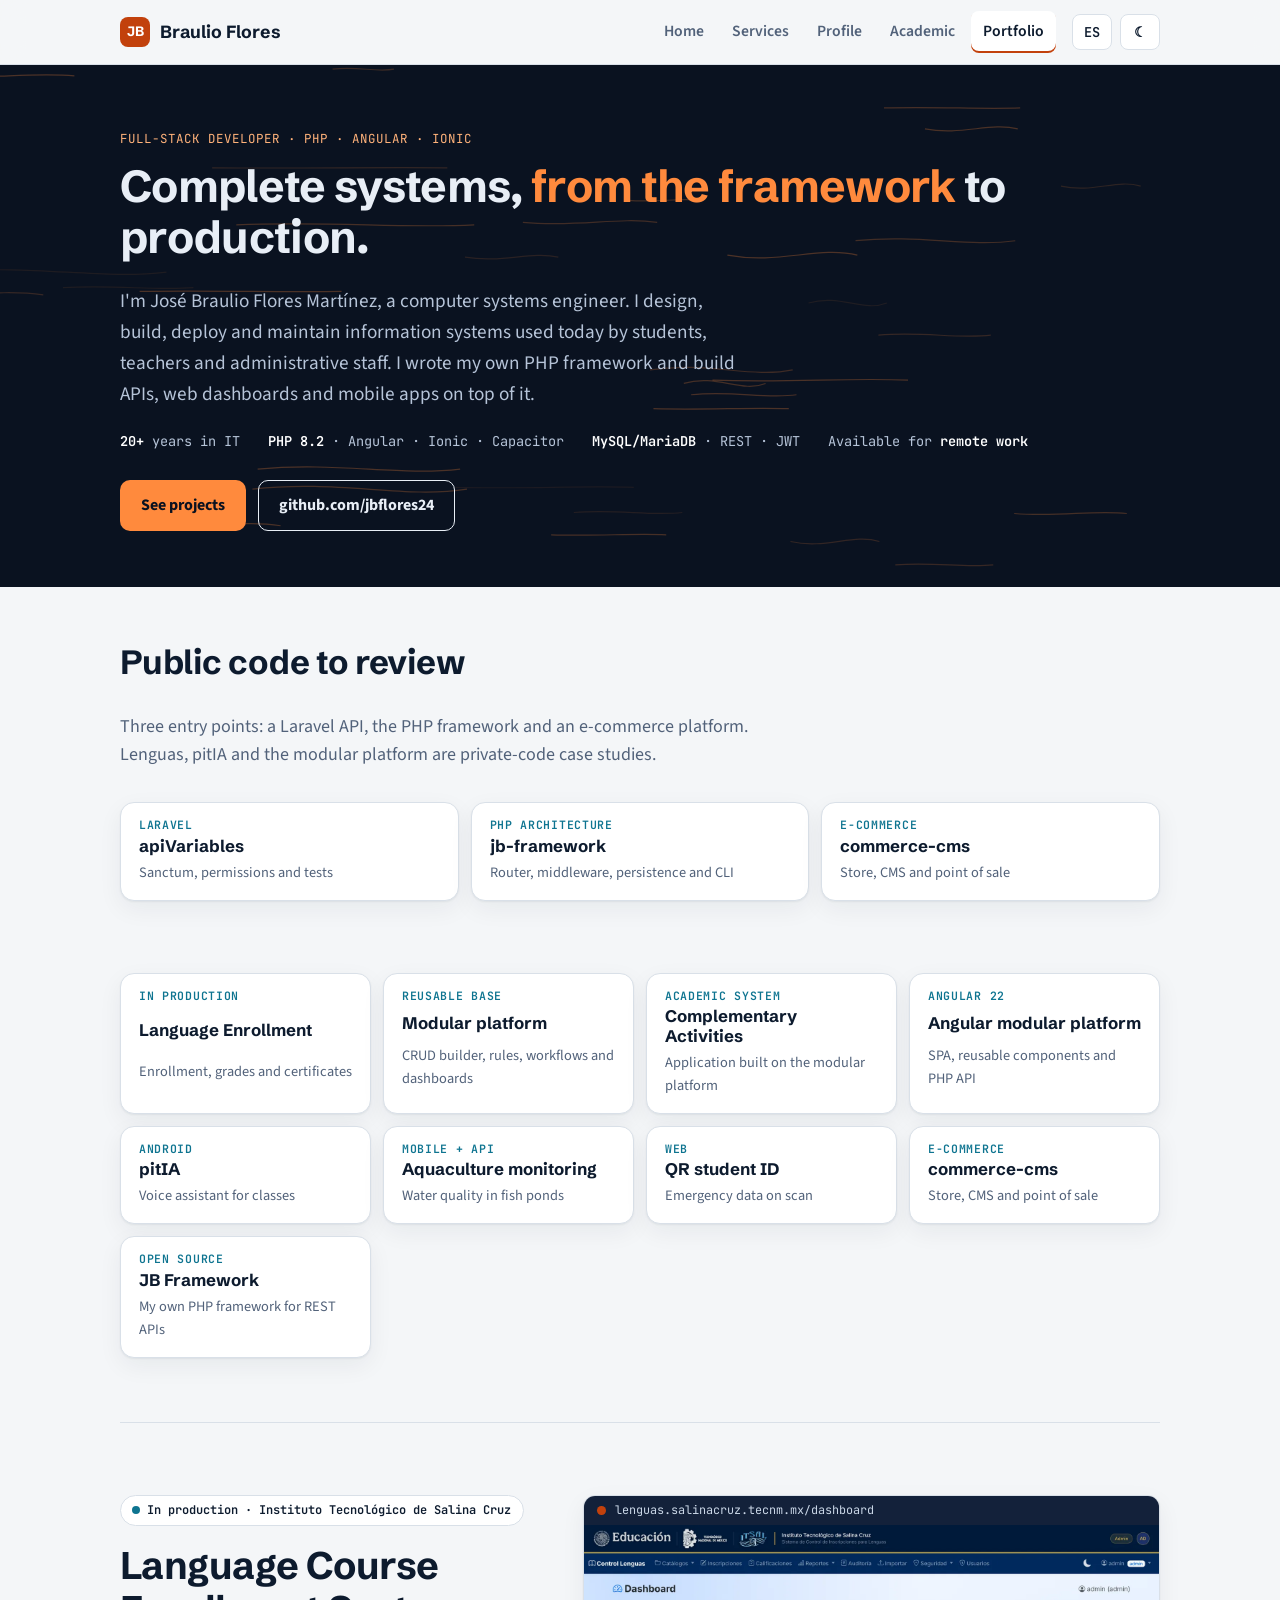
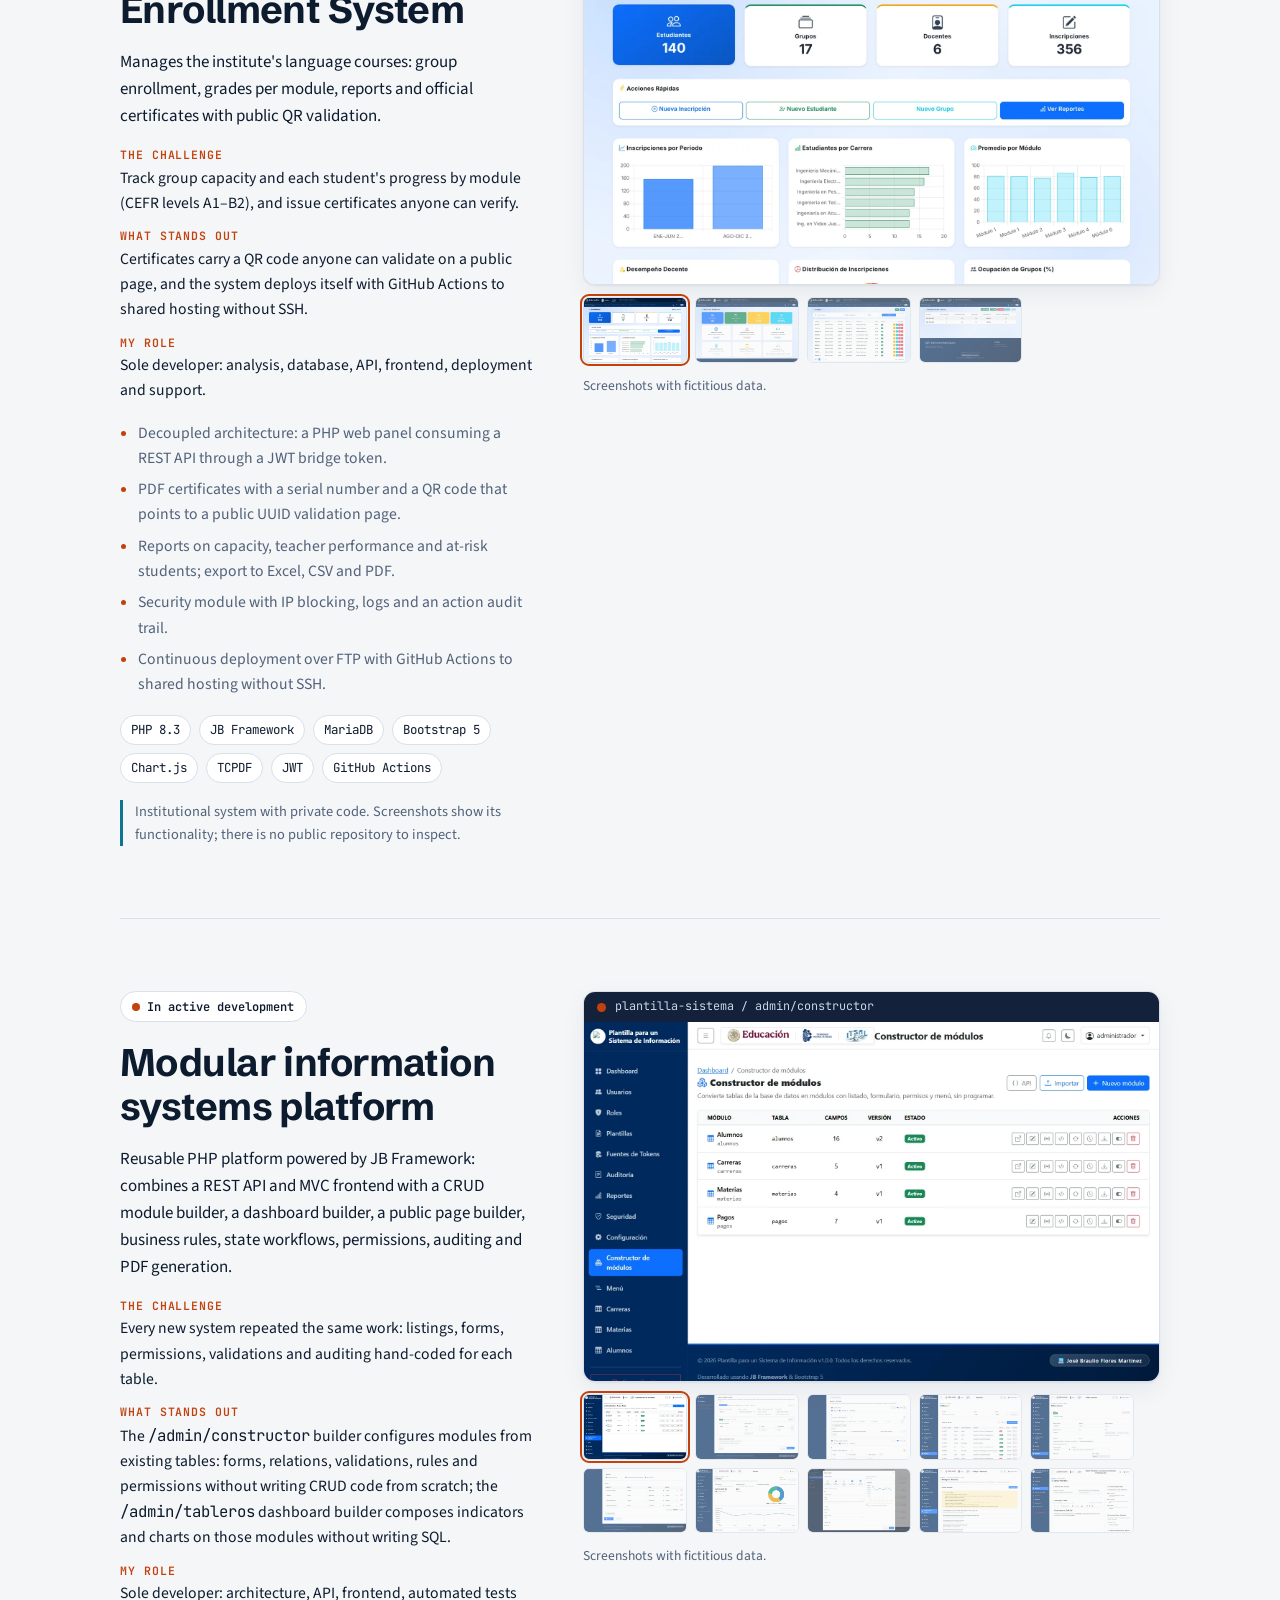
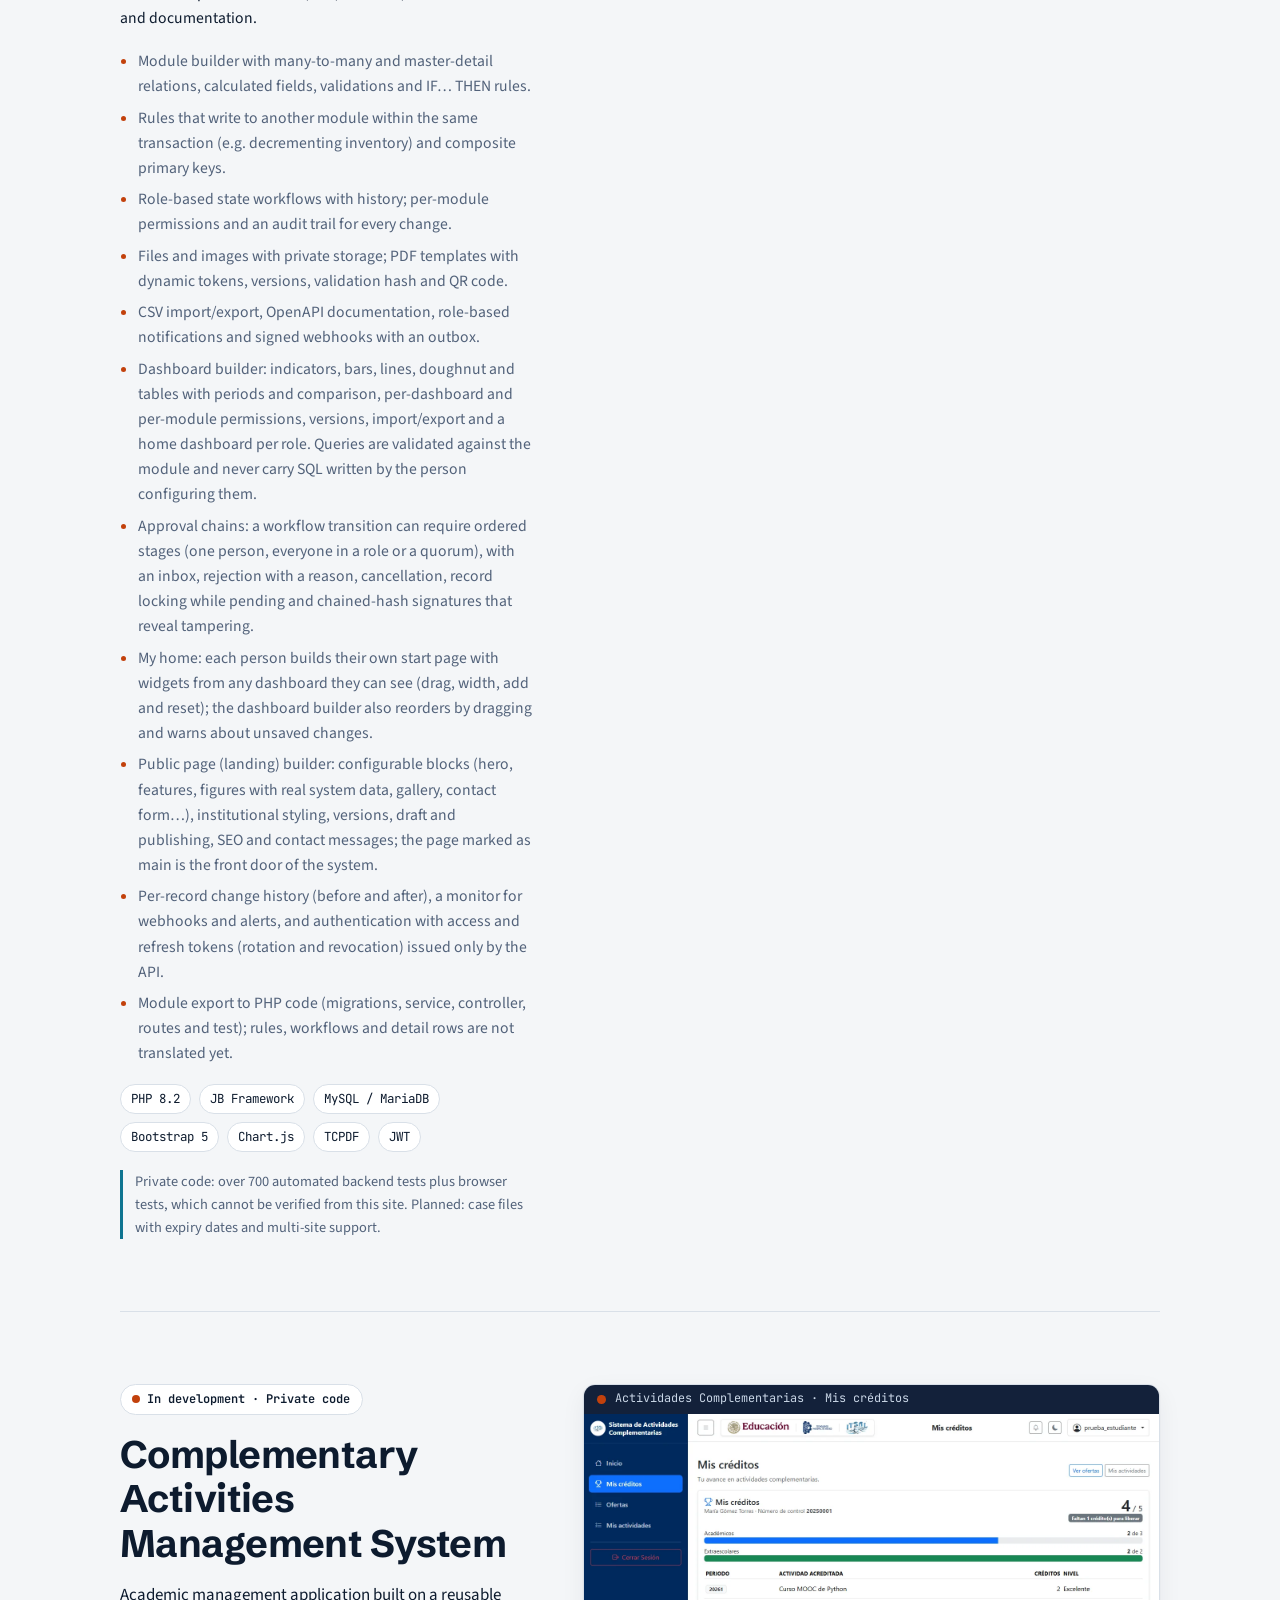
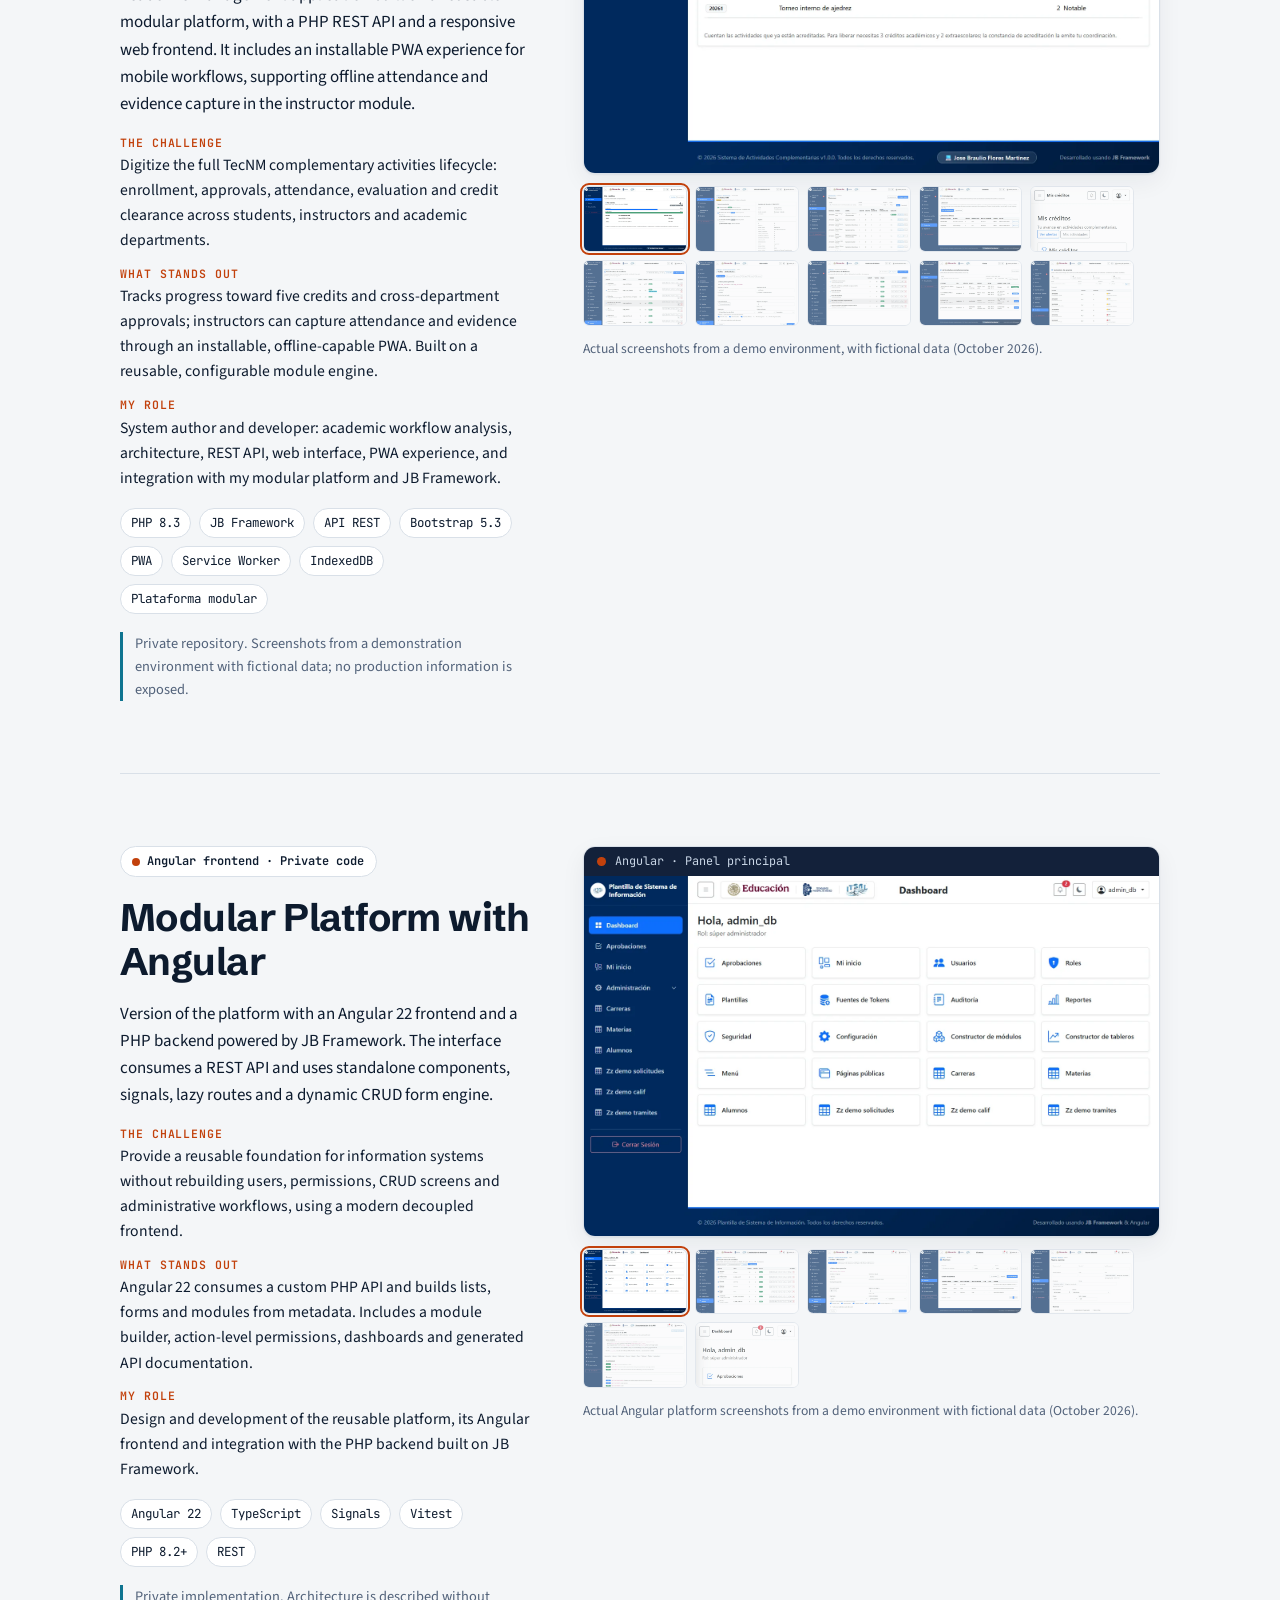
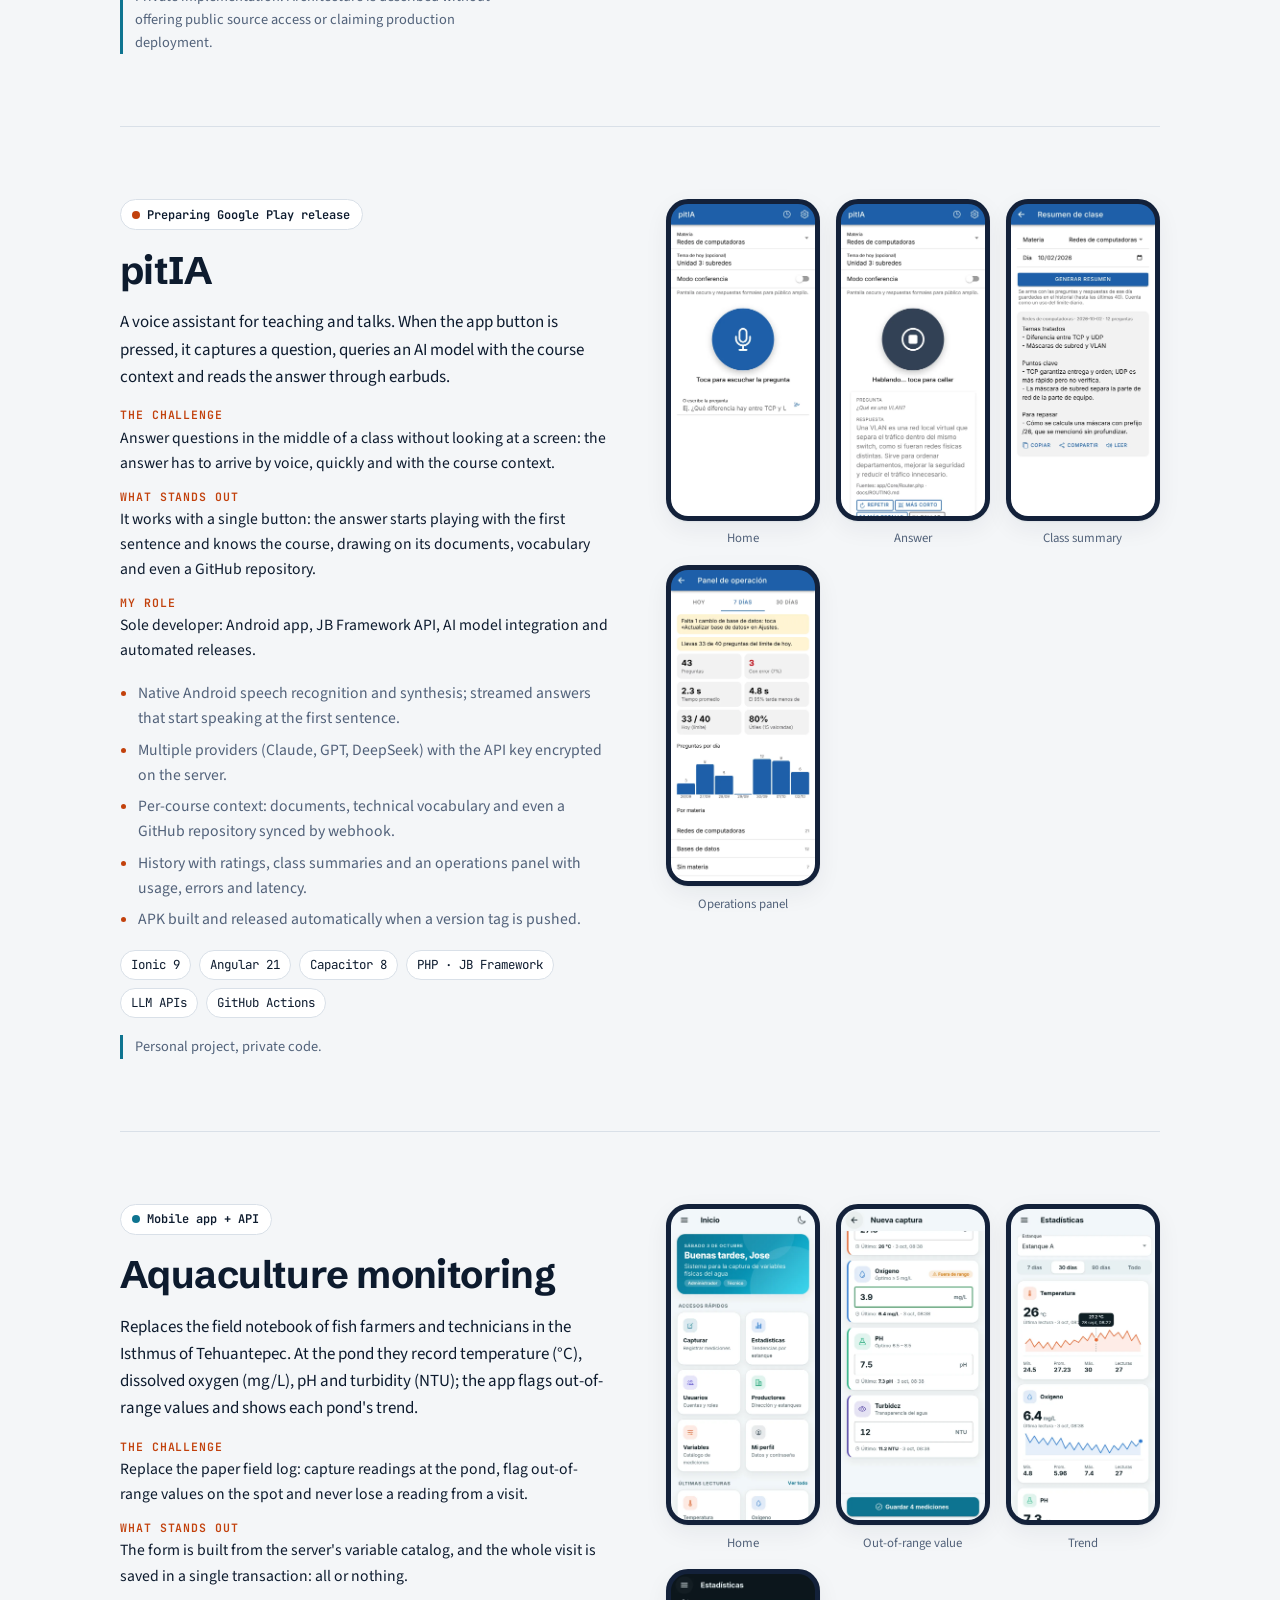
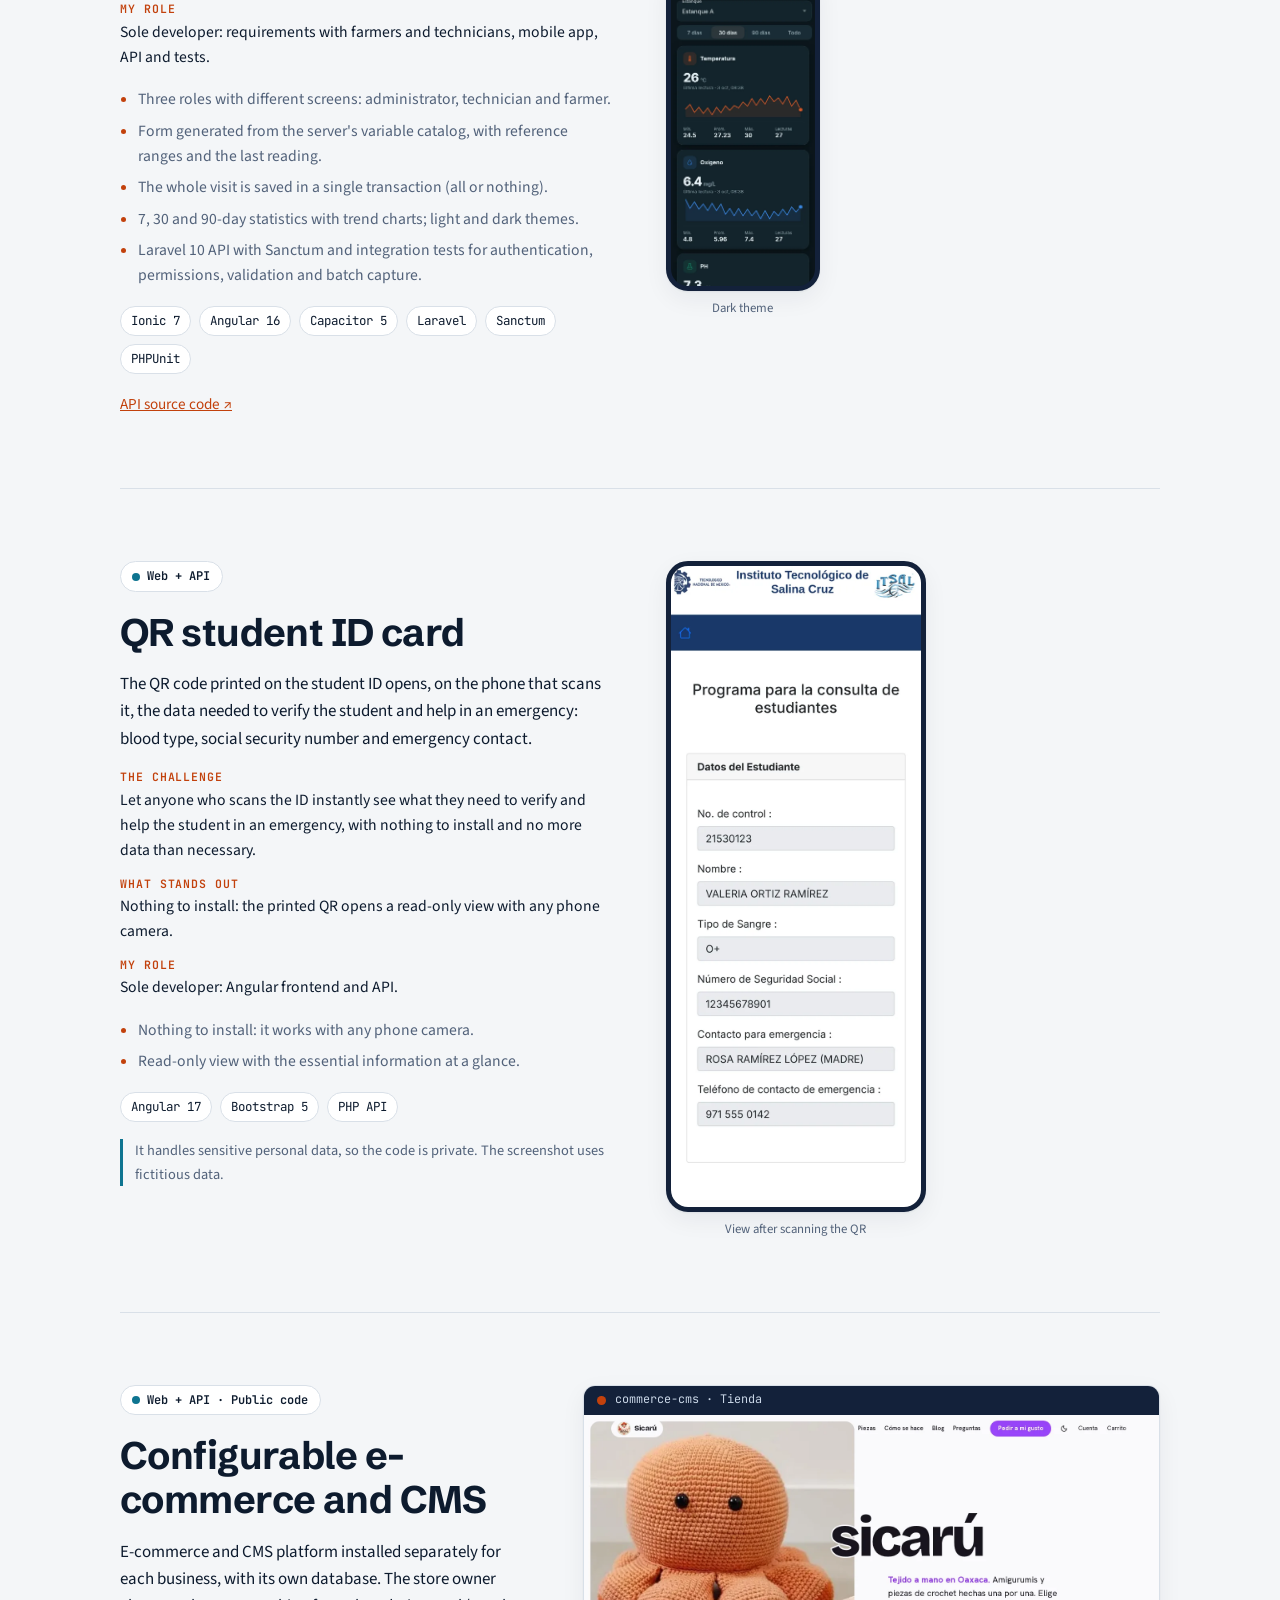
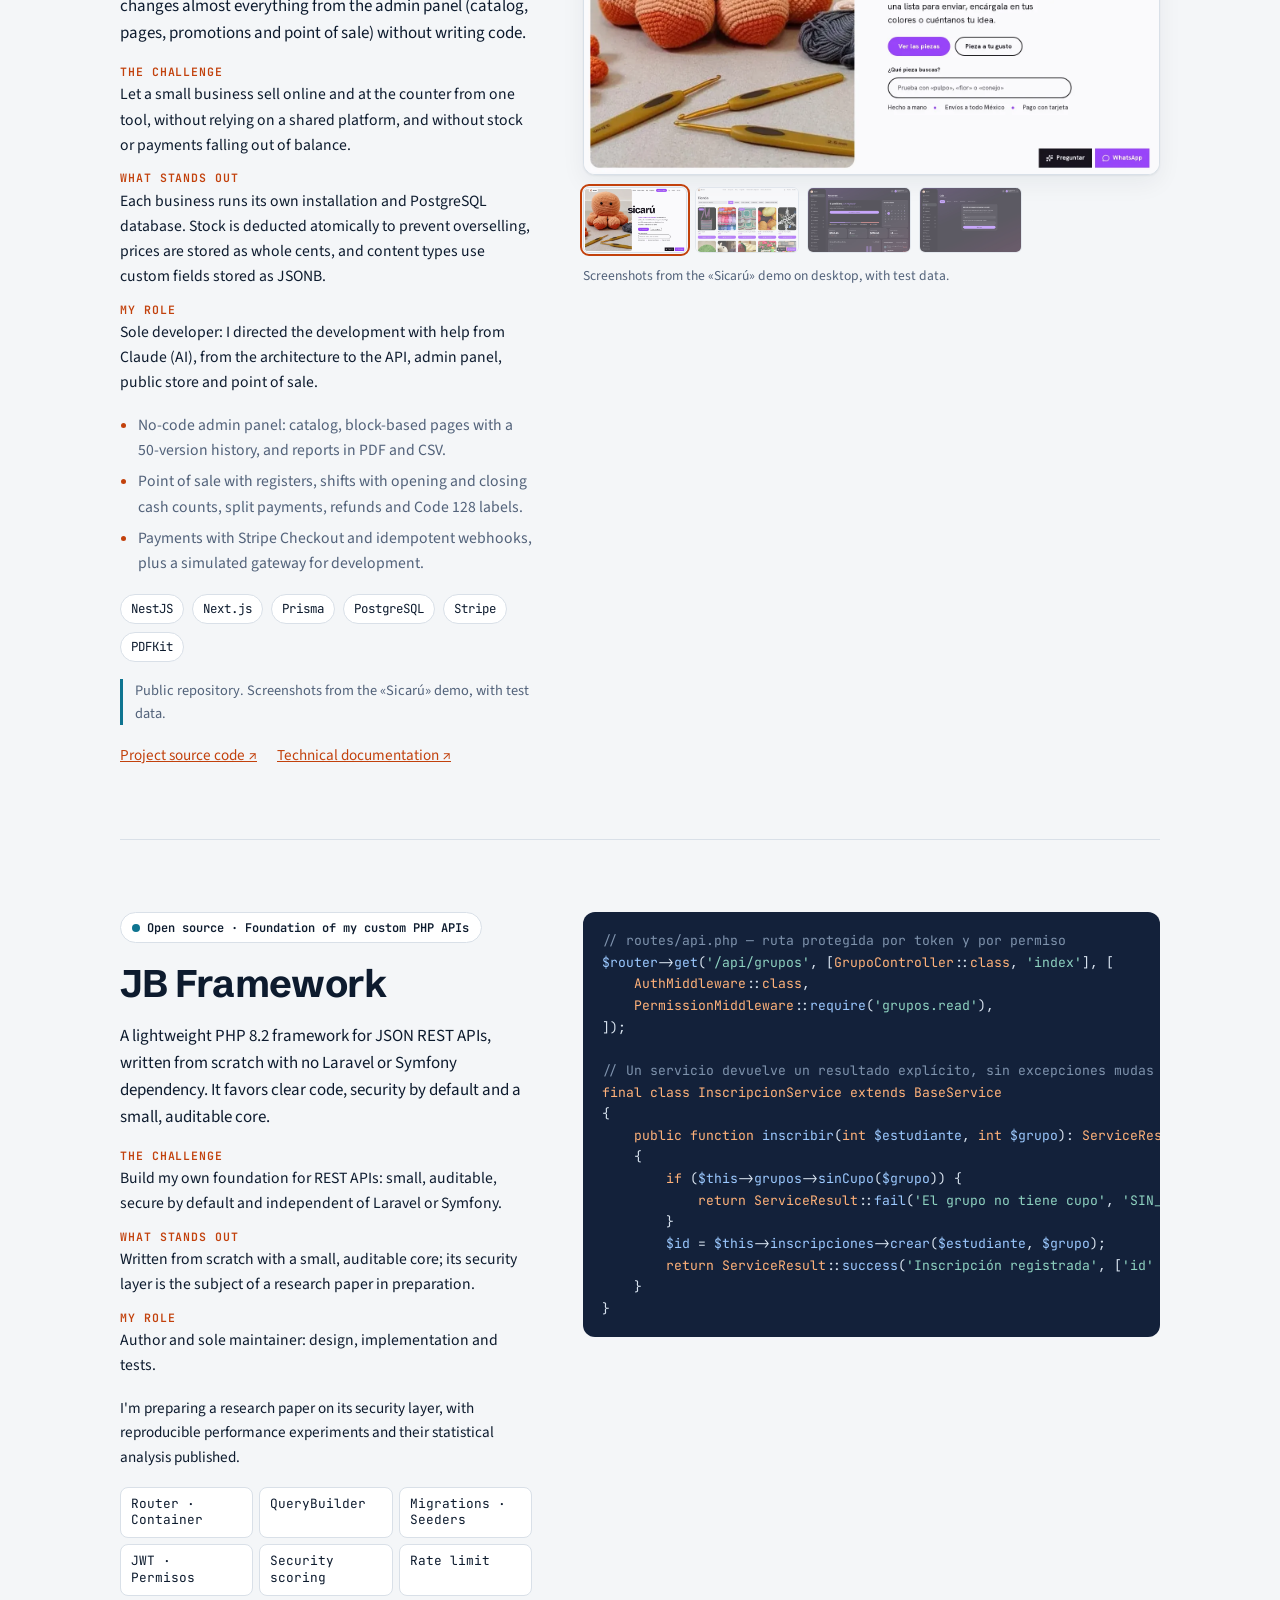
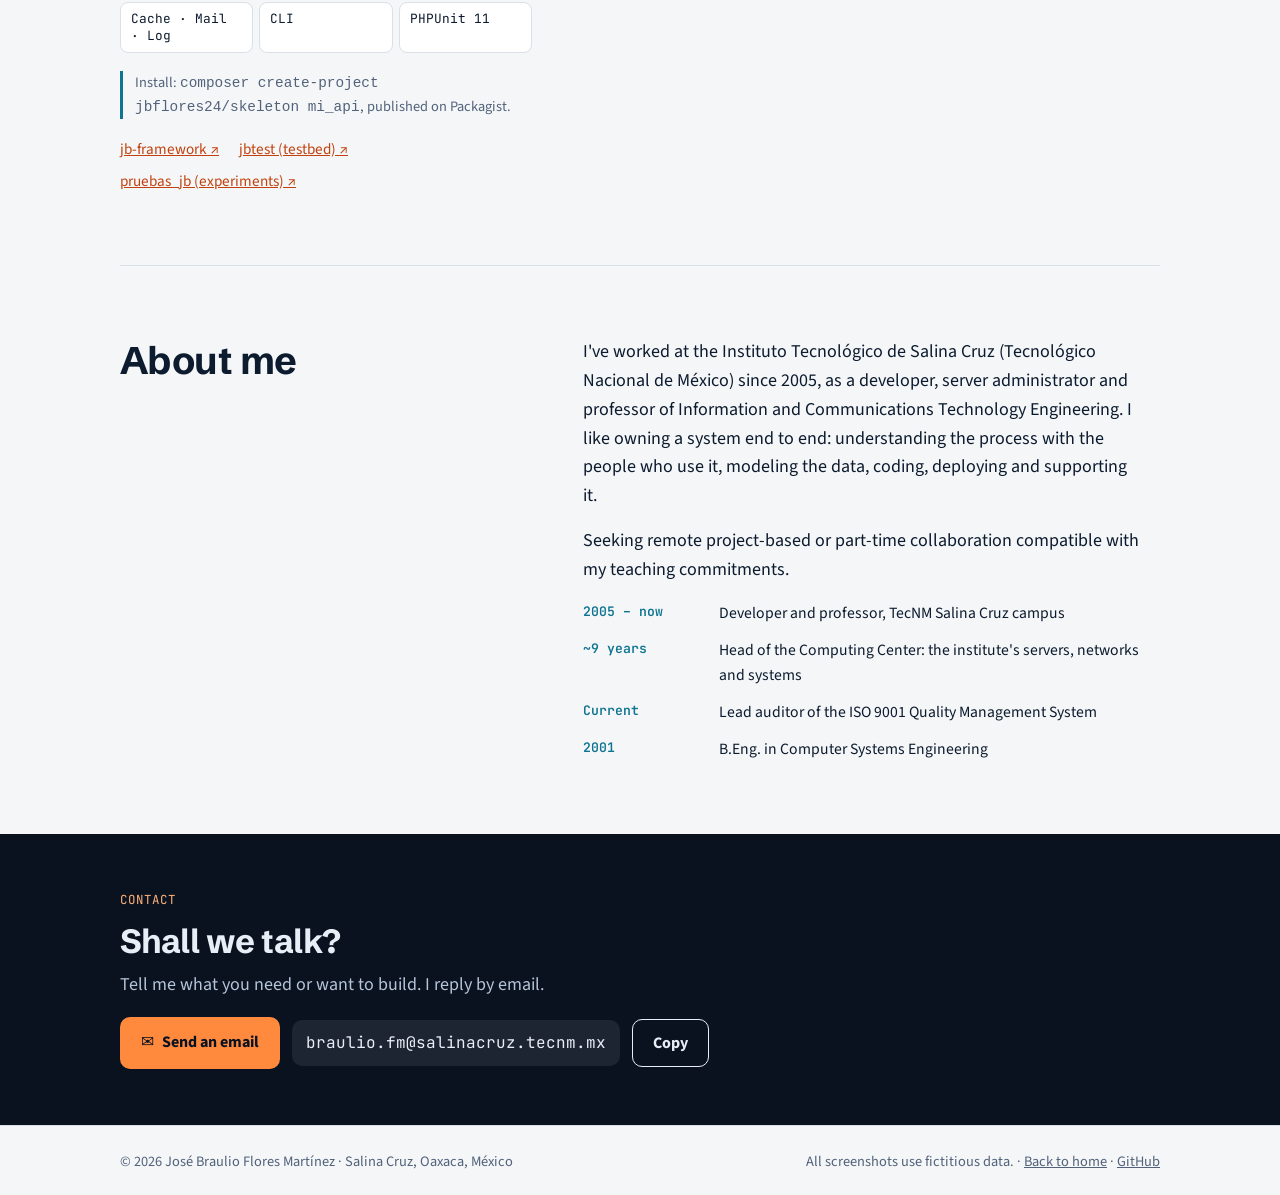
==== portafolio/index.html @ 552d9963 "fix: actualizar el rol de commerce-cms en el portafolio - Cambia el rol a único desarrollador, dirig" ====
<!doctype html>
<html lang="es" data-lang="es" data-t-es="Portafolio — José Braulio Flores Martínez" data-t-en="Portfolio — José Braulio Flores Martínez">
<head>
<meta charset="utf-8">
<meta name="viewport" content="width=device-width,initial-scale=1">
<title>Portafolio — José Braulio Flores Martínez</title>
<meta name="description" content="Portafolio de José Braulio Flores Martínez: sistemas institucionales en PHP, Angular e Ionic, del framework a producción.">
<meta property="og:title" content="Portafolio — José Braulio Flores Martínez">
<meta property="og:description" content="Sistemas institucionales en PHP, Angular e Ionic, del framework a producción.">
<meta property="og:type" content="website">
<meta name="theme-color" content="#0a1220">
<link rel="icon" href="../favicon.svg" type="image/svg+xml">
<link rel="preconnect" href="https://fonts.googleapis.com">
<link rel="preconnect" href="https://fonts.gstatic.com" crossorigin>
<link href="https://fonts.googleapis.com/css2?family=JetBrains+Mono:wght@400;600&family=Schibsted+Grotesk:wght@500;650;700&family=Source+Sans+3:wght@400;600;700&display=swap" rel="stylesheet">
<link rel="stylesheet" href="../styles.css">
<style>
/* Portafolio: piezas propias sobre el sistema de diseño de styles.css (mismos tokens y tipografías). */
.mono{font-family:var(--mono)}
.label{font:600 .75rem/1.2 var(--mono);letter-spacing:.08em;text-transform:uppercase;color:var(--muted)}
.hero h1 em{font-style:normal;color:#ff8a3d}
.facts{display:flex;flex-wrap:wrap;gap:.5rem 1.75rem;font:400 .85rem/1.5 var(--mono);color:#b6c4d8;margin-top:22px}
.facts b{color:#fff;font-weight:600}
.hero .btn.sec{color:#e8eef6}

section.evidence{padding:56px 0 8px;display:grid;gap:14px}
.evidence p{color:var(--muted);max-width:70ch}
.index{display:grid;grid-template-columns:repeat(auto-fit,minmax(min(100%,250px),1fr));gap:12px;margin:0 0 clamp(2.5rem,6vw,4rem)}
.index a{display:grid;gap:.3rem;padding:16px 18px;background:var(--surface);border:1px solid var(--line);border-radius:var(--r);box-shadow:var(--shadow);color:var(--ink);text-decoration:none;min-width:0}
.index a:hover{border-color:var(--accent)}
.index .k{font:600 .72rem/1 var(--mono);color:var(--ochre);letter-spacing:.06em;text-transform:uppercase}
.index .t{font:700 1.05rem/1.2 var(--display)}
.index .s{font-size:.9rem;color:var(--muted)}

.case,.fw,.about{display:grid;grid-template-columns:minmax(0,5fr) minmax(0,7fr);gap:clamp(1.5rem,4vw,3.5rem);padding:clamp(2.5rem,6vw,4.5rem) 0;border-top:1px solid var(--line);scroll-margin-top:80px}
.case.phone-case{grid-template-columns:minmax(0,6fr) minmax(0,6fr)}
.case .txt,.fw .txt{display:grid;grid-template-columns:minmax(0,1fr);gap:1.1rem;align-content:start;min-width:0}
.case h2,.fw h2,.about h2{font-size:clamp(1.7rem,3.2vw,2.4rem);margin:0}
.case p,.fw p,.about p{margin:0}
.status{display:inline-flex;align-items:center;gap:.45rem;font:600 .75rem/1.35 var(--mono);padding:.4rem .7rem;border-radius:999px;background:var(--surface);border:1px solid var(--line);color:var(--ink);width:fit-content;max-width:100%}
.status::before{content:"";width:.5rem;height:.5rem;border-radius:50%;background:var(--ochre);flex:none}
.status.wip::before{background:var(--accent)}
.summary{font-size:1.06rem}
dl.brief{display:grid;gap:.85rem;margin:0}
dl.brief div{display:grid;gap:.15rem}
dl.brief dt{font:600 .72rem/1.3 var(--mono);letter-spacing:.08em;text-transform:uppercase;color:var(--accent)}
dl.brief dd{margin:0;font-size:.98rem}
ul.points{margin:0;padding-left:1.1rem;display:grid;gap:.4rem;font-size:.98rem;color:var(--muted)}
ul.points li::marker{color:var(--accent)}
.chips span{font-family:var(--mono);font-size:.78rem;padding:4px 10px;border:1px solid var(--line);border-radius:999px;background:var(--surface);color:var(--ink)}
.code-note{font-size:.9rem;color:var(--muted);border-left:3px solid var(--ochre);padding-left:12px}
.links{display:flex;flex-wrap:wrap;gap:.5rem 1.25rem;font-size:.95rem}

.gallery{display:grid;grid-template-columns:minmax(0,1fr);gap:.75rem;align-content:start;min-width:0}
.browser{border-radius:12px;overflow:hidden;border:1px solid var(--line);background:var(--surface);box-shadow:var(--shadow)}
.urlbar{display:flex;align-items:center;gap:.6rem;padding:.55rem .8rem;background:var(--navy-2);color:#c9d6e6;font:400 .74rem/1 var(--mono);min-width:0}
.urlbar i{width:.55rem;height:.55rem;border-radius:50%;background:var(--accent);flex:none}
.urlbar span{overflow:hidden;text-overflow:ellipsis;white-space:nowrap}
.browser img{display:block;width:100%;height:auto;aspect-ratio:16/10;object-fit:cover;object-position:top}
.thumbs{display:flex;gap:.5rem;flex-wrap:wrap}
.thumbs button{border:1px solid var(--line);background:var(--surface);padding:0;border-radius:6px;overflow:hidden;cursor:pointer;width:clamp(64px,18%,120px);opacity:.65}
.thumbs button:hover{opacity:.9}
.thumbs button[aria-pressed="true"]{opacity:1;outline:2px solid var(--accent);outline-offset:1px}
.thumbs img{display:block;width:100%;aspect-ratio:16/10;object-fit:cover;object-position:top}
.caption{font-size:.85rem;color:var(--muted)}
.phones{display:grid;grid-template-columns:repeat(auto-fit,minmax(min(100%,150px),1fr));gap:clamp(.6rem,1.5vw,1rem);align-items:start}
.phone{margin:0;display:grid;gap:.45rem}
.phone .scr{border:5px solid var(--navy-2);border-radius:22px;overflow:hidden;background:var(--navy-2);box-shadow:var(--shadow)}
.phone img{display:block;width:100%;height:auto;aspect-ratio:600/1298;object-fit:cover;object-position:top}
.phone figcaption{font-size:.8rem;color:var(--muted);text-align:center}
.solo{max-width:260px}

pre.code{margin:0;align-self:start;background:var(--navy-2);color:#d7e2ee;border-radius:12px;padding:1.1rem 1.2rem;overflow-x:auto;font:400 .82rem/1.65 var(--mono);min-width:0}
pre.code .c{color:#7f93ad} pre.code .k{color:#ffb27a} pre.code .s{color:#8fd3c1} pre.code .f{color:#9cc9ff}
.mods{display:grid;grid-template-columns:repeat(auto-fit,minmax(min(100%,130px),1fr));gap:.4rem}
.mods span{font:400 .8rem/1.3 var(--mono);padding:.5rem .6rem;border:1px solid var(--line);border-radius:8px;background:var(--surface)}

.about .body{display:grid;grid-template-columns:minmax(0,1fr);gap:1rem;max-width:62ch;min-width:0}
.timeline{display:grid;gap:.75rem;margin:0;padding:0;list-style:none}
.timeline li{display:grid;grid-template-columns:7.5rem minmax(0,1fr);gap:1rem;font-size:.98rem}
.timeline .y{font:600 .82rem/1.7 var(--mono);color:var(--ochre);font-variant-numeric:tabular-nums}

@media (max-width:820px){.case,.case.phone-case,.fw,.about{grid-template-columns:minmax(0,1fr)}}
@media (max-width:420px){.timeline li{grid-template-columns:minmax(0,1fr);gap:.1rem}}
@media (prefers-reduced-motion:no-preference){.browser img{transition:opacity .2s}}
</style>
</head>
<body>
<a class="skip" href="#main"><span class="es">Saltar al contenido</span><span class="en">Skip to content</span></a>
<header class="top"><div class="wrap bar">
<a class="brand" href="../index.html"><i>JB</i>Braulio Flores</a>
<nav class="main" id="nav" aria-label="Principal"><a href="../index.html"><span class="es">Inicio</span><span class="en">Home</span></a><a href="../servicios.html"><span class="es">Servicios</span><span class="en">Services</span></a><a href="../perfil.html"><span class="es">Perfil</span><span class="en">Profile</span></a><a href="../academico.html"><span class="es">Académico</span><span class="en">Academic</span></a><a href="./" aria-current="page"><span class="es">Portafolio</span><span class="en">Portfolio</span></a></nav>
<div class="tools">
<button class="tbtn" id="langbtn" aria-label="Español / English">EN</button>
<button class="tbtn" id="themebtn" aria-label="Tema claro / oscuro">☾</button>
<button class="tbtn burger" id="burger" aria-label="Menú" aria-expanded="false" aria-controls="nav">☰</button>
</div></div></header>
<div id="app" data-page="portafolio">
<main id="main">
<section class="hero small"><canvas id="wind" aria-hidden="true"></canvas><div class="wrap">
<span class="eyebrow"><span class="es">Desarrollador full-stack · PHP · Angular · Ionic</span><span class="en">Full-stack developer · PHP · Angular · Ionic</span></span>
<h1><span class="es">Sistemas completos, <em>del framework</em> a producción.</span>
    <span class="en">Complete systems, <em>from the framework</em> to production.</span></h1>
<p class="lead"><span class="es">Soy José Braulio Flores Martínez, ingeniero en sistemas computacionales. Diseño, programo, despliego y mantengo sistemas de información que hoy usan estudiantes, docentes y personal administrativo. Escribí mi propio framework PHP y sobre él construyo APIs, paneles web y apps móviles.</span>
    <span class="en">I'm José Braulio Flores Martínez, a computer systems engineer. I design, build, deploy and maintain information systems used today by students, teachers and administrative staff. I wrote my own PHP framework and build APIs, web dashboards and mobile apps on top of it.</span></p>
<div class="facts"><span><b>20+</b> <span class="es">años en TI</span><span class="en">years in IT</span></span>
    <span><b>PHP 8.2</b> · Angular · Ionic · Capacitor</span>
    <span><b>MySQL/MariaDB</b> · REST · JWT</span>
    <span><span class="es">Disponible para trabajo</span><span class="en">Available for</span> <b><span class="es">remoto</span><span class="en">remote work</span></b></span></div>
<div class="cta"><a class="btn pri" href="#proyectos"><span class="es">Ver proyectos</span><span class="en">See projects</span></a><a class="btn sec" href="https://github.com/jbflores24" target="_blank" rel="noopener">github.com/jbflores24</a></div>
</div></section>

<div class="wrap">
<section class="evidence" aria-labelledby="evidence-title"><h2 id="evidence-title"><span class="es">Código público para revisar</span><span class="en">Public code to review</span></h2><p><span class="es">Tres puntos de entrada: una API Laravel, el framework PHP y una plataforma de comercio electrónico. Lenguas, pitIA y la plataforma modular se presentan como casos de estudio con código privado.</span><span class="en">Three entry points: a Laravel API, the PHP framework and an e-commerce platform. Lenguas, pitIA and the modular platform are private-code case studies.</span></p><div class="index"><a href="https://github.com/jbflores24/apiVariables"><span class="k"><span class="es">Laravel</span><span class="en">Laravel</span></span><span class="t">apiVariables</span><span class="s"><span class="es">Sanctum, permisos y pruebas</span><span class="en">Sanctum, permissions and tests</span></span></a><a href="https://github.com/jbflores24/jb-framework"><span class="k"><span class="es">Arquitectura PHP</span><span class="en">PHP architecture</span></span><span class="t">jb-framework</span><span class="s"><span class="es">Router, middleware, persistencia y CLI</span><span class="en">Router, middleware, persistence and CLI</span></span></a><a href="https://github.com/jbflores24/commerce-cms"><span class="k"><span class="es">Comercio electrónico</span><span class="en">E-commerce</span></span><span class="t">commerce-cms</span><span class="s"><span class="es">Tienda, CMS y punto de venta</span><span class="en">Store, CMS and point of sale</span></span></a></div></section>
<nav class="index" id="proyectos" aria-label="Proyectos">
  <a href="#lenguas"><span class="k"><span class="es">En producción</span><span class="en">In production</span></span><span class="t"><span class="es">Control de Lenguas</span><span class="en">Language Enrollment</span></span><span class="s"><span class="es">Inscripciones, calificaciones y constancias</span><span class="en">Enrollment, grades and certificates</span></span></a>
  <a href="#plantilla"><span class="k"><span class="es">Base reutilizable</span><span class="en">Reusable base</span></span><span class="t"><span class="es">Plataforma modular</span><span class="en">Modular platform</span></span><span class="s"><span class="es">Constructor CRUD, reglas, flujos y tableros</span><span class="en">CRUD builder, rules, workflows and dashboards</span></span></a>
  <a href="#complementarias"><span class="k"><span class="es">Sistema académico</span><span class="en">Academic system</span></span><span class="t"><span class="es">Actividades Complementarias</span><span class="en">Complementary Activities</span></span><span class="s"><span class="es">Aplicación construida sobre la plataforma modular</span><span class="en">Application built on the modular platform</span></span></a>
  <a href="#plantilla-angular"><span class="k">Angular 22</span><span class="t"><span class="es">Plataforma modular Angular</span><span class="en">Angular modular platform</span></span><span class="s"><span class="es">SPA, componentes reutilizables y API PHP</span><span class="en">SPA, reusable components and PHP API</span></span></a>
  <a href="#pitia"><span class="k">Android</span><span class="t">pitIA</span><span class="s"><span class="es">Asistente por voz para clases</span><span class="en">Voice assistant for classes</span></span></a>
  <a href="#acuicola"><span class="k"><span class="es">Móvil + API</span><span class="en">Mobile + API</span></span><span class="t"><span class="es">Variables acuícolas</span><span class="en">Aquaculture monitoring</span></span><span class="s"><span class="es">Calidad del agua en estanques</span><span class="en">Water quality in fish ponds</span></span></a>
  <a href="#credencial"><span class="k">Web</span><span class="t"><span class="es">Credencial con QR</span><span class="en">QR student ID</span></span><span class="s"><span class="es">Datos de emergencia al escanear</span><span class="en">Emergency data on scan</span></span></a>
  <a href="#commerce-cms"><span class="k"><span class="es">Comercio electrónico</span><span class="en">E-commerce</span></span><span class="t">commerce-cms</span><span class="s"><span class="es">Tienda, CMS y punto de venta</span><span class="en">Store, CMS and point of sale</span></span></a>
  <a href="#jb-framework"><span class="k"><span class="es">Código abierto</span><span class="en">Open source</span></span><span class="t">JB Framework</span><span class="s"><span class="es">Framework PHP propio para APIs REST</span><span class="en">My own PHP framework for REST APIs</span></span></a>
</nav>

<!-- LENGUAS -->
<article class="case" id="lenguas">
  <div class="txt">
    <span class="status"><span class="es">En producción · Instituto Tecnológico de Salina Cruz</span><span class="en">In production · Instituto Tecnológico de Salina Cruz</span></span>
    <h2><span class="es">Control de Inscripciones de Lenguas</span><span class="en">Language Course Enrollment System</span></h2>
    <p class="summary">
      <span class="es">Gestiona los cursos de idiomas del instituto: inscripción a grupos, calificaciones por módulo, reportes y constancias oficiales con validación pública por QR.</span>
      <span class="en">Manages the institute's language courses: group enrollment, grades per module, reports and official certificates with public QR validation.</span>
    </p>
    <dl class="brief">
      <div><dt><span class="es">El reto</span><span class="en">The challenge</span></dt><dd><span class="es">Controlar cupos de grupos, el avance de cada estudiante por módulo (niveles MCER A1–B2) y emitir constancias que cualquiera pueda verificar.</span><span class="en">Track group capacity and each student's progress by module (CEFR levels A1–B2), and issue certificates anyone can verify.</span></dd></div>
      <div><dt><span class="es">Lo distintivo</span><span class="en">What stands out</span></dt><dd><span class="es">Las constancias llevan un QR que cualquiera puede validar en una página pública, y el sistema se despliega solo con GitHub Actions a un hosting compartido sin SSH.</span><span class="en">Certificates carry a QR code anyone can validate on a public page, and the system deploys itself with GitHub Actions to shared hosting without SSH.</span></dd></div>
      <div><dt><span class="es">Mi rol</span><span class="en">My role</span></dt><dd><span class="es">Único desarrollador: análisis, base de datos, API, frontend, despliegue y soporte.</span><span class="en">Sole developer: analysis, database, API, frontend, deployment and support.</span></dd></div>
    </dl>
    <ul class="points">
      <li><span class="es">Arquitectura desacoplada: panel web PHP que consume una API REST mediante un token puente JWT.</span><span class="en">Decoupled architecture: a PHP web panel consuming a REST API through a JWT bridge token.</span></li>
      <li><span class="es">Constancias PDF con folio y código QR que apunta a una página pública de validación por UUID.</span><span class="en">PDF certificates with a serial number and a QR code that points to a public UUID validation page.</span></li>
      <li><span class="es">Reportes de ocupación, desempeño docente y estudiantes en riesgo; exportación a Excel, CSV y PDF.</span><span class="en">Reports on capacity, teacher performance and at-risk students; export to Excel, CSV and PDF.</span></li>
      <li><span class="es">Módulo de seguridad con bloqueo de IPs, bitácora y auditoría de acciones.</span><span class="en">Security module with IP blocking, logs and an action audit trail.</span></li>
      <li><span class="es">Despliegue continuo por FTP con GitHub Actions a un hosting compartido sin SSH.</span><span class="en">Continuous deployment over FTP with GitHub Actions to shared hosting without SSH.</span></li>
    </ul>
    <div class="chips"><span>PHP 8.3</span><span>JB Framework</span><span>MariaDB</span><span>Bootstrap 5</span><span>Chart.js</span><span>TCPDF</span><span>JWT</span><span>GitHub Actions</span></div>
    <p class="code-note"><span class="es">Sistema institucional con código privado. Las capturas muestran su funcionamiento; no hay un repositorio público para inspeccionar.</span><span class="en">Institutional system with private code. Screenshots show its functionality; there is no public repository to inspect.</span></p>
  </div>
  <div class="gallery" data-gallery>
    <div class="browser">
      <div class="urlbar"><i></i><span data-url>lenguas.salinacruz.tecnm.mx/dashboard</span></div>
      <img data-main src="img/lenguas-dashboard.webp" width="1600" height="1000" alt="Panel principal con totales de estudiantes, grupos, docentes e inscripciones y gráficas por periodo y carrera">
    </div>
    <div class="thumbs">
      <button type="button" aria-pressed="true" data-src="img/lenguas-dashboard.webp" data-path="/dashboard" data-alt="Panel principal con totales y gráficas"><img src="img/lenguas-dashboard.webp" alt="" loading="lazy"></button>
      <button type="button" aria-pressed="false" data-src="img/lenguas-reportes.webp" data-path="/reportes" data-alt="Reportes analíticos con promedio general y porcentaje de aprobación"><img src="img/lenguas-reportes.webp" alt="" loading="lazy"></button>
      <button type="button" aria-pressed="false" data-src="img/lenguas-grupos.webp" data-path="/grupos" data-alt="Lista de grupos con idioma, módulo, docente y cupo"><img src="img/lenguas-grupos.webp" alt="" loading="lazy"></button>
      <button type="button" aria-pressed="false" data-src="img/lenguas-ocupacion.webp" data-path="/reportes/ocupacion" data-alt="Reporte de ocupación por periodo"><img src="img/lenguas-ocupacion.webp" alt="" loading="lazy"></button>
    </div>
    <p class="caption"><span class="es">Capturas con datos ficticios.</span><span class="en">Screenshots with fictitious data.</span></p>
  </div>
</article>

<!-- PLANTILLA -->
<article class="case" id="plantilla">
  <div class="txt">
    <span class="status wip"><span class="es">En desarrollo activo</span><span class="en">In active development</span></span>
    <h2><span class="es">Plataforma modular para sistemas de información</span><span class="en">Modular information systems platform</span></h2>
    <p class="summary">
      <span class="es">Plataforma reutilizable en PHP sobre JB Framework: combina una API REST y un frontend MVC con un constructor de módulos CRUD, un constructor de tableros, un constructor de páginas públicas, reglas de negocio, flujos de estados, permisos, auditoría y generación de documentos PDF.</span>
      <span class="en">Reusable PHP platform powered by JB Framework: combines a REST API and MVC frontend with a CRUD module builder, a dashboard builder, a public page builder, business rules, state workflows, permissions, auditing and PDF generation.</span>
    </p>
    <dl class="brief">
      <div><dt><span class="es">El reto</span><span class="en">The challenge</span></dt><dd><span class="es">Cada sistema nuevo repetía el mismo trabajo: listados, formularios, permisos, validaciones y auditoría programados a mano para cada tabla.</span><span class="en">Every new system repeated the same work: listings, forms, permissions, validations and auditing hand-coded for each table.</span></dd></div>
      <div><dt><span class="es">Lo distintivo</span><span class="en">What stands out</span></dt><dd><span class="es">El constructor <span class="mono">/admin/constructor</span> permite configurar módulos a partir de tablas existentes: formularios, relaciones, validaciones, reglas y permisos sin escribir un CRUD desde cero; el constructor de tableros <span class="mono">/admin/tableros</span> arma indicadores y gráficas sobre esos módulos sin escribir SQL.</span><span class="en">The <span class="mono">/admin/constructor</span> builder configures modules from existing tables: forms, relations, validations, rules and permissions without writing CRUD code from scratch; the <span class="mono">/admin/tableros</span> dashboard builder composes indicators and charts on those modules without writing SQL.</span></dd></div>
      <div><dt><span class="es">Mi rol</span><span class="en">My role</span></dt><dd><span class="es">Único desarrollador: arquitectura, API, frontend, pruebas automatizadas y documentación.</span><span class="en">Sole developer: architecture, API, frontend, automated tests and documentation.</span></dd></div>
    </dl>
    <ul class="points">
      <li><span class="es">Constructor de módulos con relaciones muchos a muchos y maestro-detalle, campos calculados, validaciones y reglas SI… ENTONCES.</span><span class="en">Module builder with many-to-many and master-detail relations, calculated fields, validations and IF… THEN rules.</span></li>
      <li><span class="es">Reglas que escriben en otro módulo dentro de la misma transacción (por ejemplo, descontar inventario) y llaves primarias compuestas.</span><span class="en">Rules that write to another module within the same transaction (e.g. decrementing inventory) and composite primary keys.</span></li>
      <li><span class="es">Flujos de estados con transiciones por rol e historial; permisos por módulo y auditoría de cada cambio.</span><span class="en">Role-based state workflows with history; per-module permissions and an audit trail for every change.</span></li>
      <li><span class="es">Archivos e imágenes con almacenamiento privado; plantillas PDF con tokens dinámicos, versiones, hash de validación y código QR.</span><span class="en">Files and images with private storage; PDF templates with dynamic tokens, versions, validation hash and QR code.</span></li>
      <li><span class="es">Exportación e importación CSV, documentación OpenAPI, notificaciones por rol y webhooks firmados con bandeja de salida.</span><span class="en">CSV import/export, OpenAPI documentation, role-based notifications and signed webhooks with an outbox.</span></li>
      <li><span class="es">Constructor de tableros: indicadores, barras, líneas, dona y tablas con periodos y comparación, permisos por tablero y por módulo, versiones, exportar/importar y tablero de inicio por rol. Las consultas se validan contra el módulo y nunca llevan SQL escrito por quien configura.</span><span class="en">Dashboard builder: indicators, bars, lines, doughnut and tables with periods and comparison, per-dashboard and per-module permissions, versions, import/export and a home dashboard per role. Queries are validated against the module and never carry SQL written by the person configuring them.</span></li>
      <li><span class="es">Aprobaciones en cadena: una transición del flujo puede exigir etapas en orden (una persona, todas las del rol o un quórum), con bandeja de pendientes, rechazo con motivo, cancelación, bloqueo del registro mientras espera y firmas con sello encadenado que detecta alteraciones.</span><span class="en">Approval chains: a workflow transition can require ordered stages (one person, everyone in a role or a quorum), with an inbox, rejection with a reason, cancellation, record locking while pending and chained-hash signatures that reveal tampering.</span></li>
      <li><span class="es">Mi inicio: cada persona arma su propio inicio con widgets de cualquier tablero que pueda ver (arrastrar, ancho, agregar y restablecer); el constructor de tableros también ordena arrastrando y avisa de cambios sin guardar.</span><span class="en">My home: each person builds their own start page with widgets from any dashboard they can see (drag, width, add and reset); the dashboard builder also reorders by dragging and warns about unsaved changes.</span></li>
      <li><span class="es">Constructor de páginas públicas (landing): bloques configurables (portada, características, cifras con datos reales del sistema, galería, formulario de contacto…), estilo institucional, versiones, borrador y publicación, SEO y mensajes de contacto; la página marcada como principal es la puerta del sistema.</span><span class="en">Public page (landing) builder: configurable blocks (hero, features, figures with real system data, gallery, contact form…), institutional styling, versions, draft and publishing, SEO and contact messages; the page marked as main is the front door of the system.</span></li>
      <li><span class="es">Historial de cambios por registro (antes y después), monitor de salida de webhooks y avisos, y autenticación con tokens de acceso y renovación con rotación y revocación, emitidos solo por la API.</span><span class="en">Per-record change history (before and after), a monitor for webhooks and alerts, and authentication with access and refresh tokens (rotation and revocation) issued only by the API.</span></li>
      <li><span class="es">Exportación de un módulo a código PHP (migraciones, servicio, controlador, rutas y prueba); aún no traduce reglas, flujos de estados ni detalles.</span><span class="en">Module export to PHP code (migrations, service, controller, routes and test); rules, workflows and detail rows are not translated yet.</span></li>
    </ul>
    <div class="chips"><span>PHP 8.2</span><span>JB Framework</span><span>MySQL / MariaDB</span><span>Bootstrap 5</span><span>Chart.js</span><span>TCPDF</span><span>JWT</span></div>
    <p class="code-note"><span class="es">Código privado: más de 700 pruebas automatizadas en el backend y pruebas de navegador, que no se pueden verificar desde este sitio. En planificación: expedientes con vigencias y varias sedes.</span><span class="en">Private code: over 700 automated backend tests plus browser tests, which cannot be verified from this site. Planned: case files with expiry dates and multi-site support.</span></p>
  </div>
  <div class="gallery" data-gallery>
    <div class="browser">
      <div class="urlbar"><i></i><span data-url>plantilla-sistema / admin/constructor</span></div>
      <img data-main src="img/plantilla-constructor.webp" width="1600" height="1000" alt="Constructor de módulos: lista de módulos generados desde tablas, con versión, estado y acciones">
    </div>
    <div class="thumbs">
      <button type="button" aria-pressed="true" data-src="img/plantilla-constructor.webp" data-path="admin/constructor" data-alt="Constructor de módulos: lista de módulos generados desde tablas, con versión, estado y acciones"><img src="img/plantilla-constructor.webp" alt="" loading="lazy"></button>
      <button type="button" aria-pressed="false" data-src="img/plantilla-relaciones.webp" data-path="admin/constructor/editar/4" data-alt="Asistente del constructor: relación muchos a muchos con materias y detalle de pagos con totales"><img src="img/plantilla-relaciones.webp" alt="" loading="lazy"></button>
      <button type="button" aria-pressed="false" data-src="img/plantilla-reglas.webp" data-path="admin/constructor/editar/4" data-alt="Constructor visual de reglas SI… ENTONCES con condición sobre un registro relacionado y mensaje de bloqueo"><img src="img/plantilla-reglas.webp" alt="" loading="lazy"></button>
      <button type="button" aria-pressed="false" data-src="img/plantilla-modulo.webp" data-path="modulos/alumnos" data-alt="Módulo generado sin programar: listado con filtros, estado en color y saldo calculado"><img src="img/plantilla-modulo.webp" alt="" loading="lazy"></button>
      <button type="button" aria-pressed="false" data-src="img/plantilla-flujo.webp" data-path="modulos/alumnos/editar/1" data-alt="Formulario generado con flujo de estados, botón de transición, historial y campo calculado"><img src="img/plantilla-flujo.webp" alt="" loading="lazy"></button>
      <button type="button" aria-pressed="false" data-src="img/plantilla-maestro-detalle.webp" data-path="modulos/alumnos/editar/1" data-alt="Maestro-detalle: materias seleccionadas y pestaña de pagos editable con totales"><img src="img/plantilla-maestro-detalle.webp" alt="" loading="lazy"></button>
      <button type="button" aria-pressed="false" data-src="img/plantilla-tablero.webp" data-path="tableros/ventas" data-alt="Tablero de ventas armado sin programar: total vendido, número de ventas, dona por forma de pago y línea mensual, con selector de periodo"><img src="img/plantilla-tablero.webp" alt="" loading="lazy"></button>
      <button type="button" aria-pressed="false" data-src="img/plantilla-tablero-editor.webp" data-path="admin/tableros/1" data-alt="Constructor de tableros: editor de un widget de líneas con módulo, medida y vista previa en vivo"><img src="img/plantilla-tablero-editor.webp" alt="" loading="lazy"></button>
      <button type="button" aria-pressed="false" data-src="img/plantilla-codigo.webp" data-path="admin/constructor/4/codigo" data-alt="Exportación del módulo a código PHP con la lista de lo que no se tradujo"><img src="img/plantilla-codigo.webp" alt="" loading="lazy"></button>
      <button type="button" aria-pressed="false" data-src="img/plantilla-editor.webp" data-path="admin/templates/editar/1" data-alt="Editor de plantillas de documentos con tokens disponibles"><img src="img/plantilla-editor.webp" alt="" loading="lazy"></button>
    </div>
    <p class="caption"><span class="es">Capturas con datos ficticios.</span><span class="en">Screenshots with fictitious data.</span></p>
  </div>
</article>

<!-- COMPLEMENTARIAS -->
<article class="case" id="complementarias"><div class="txt"><span class="status wip"><span class="es">Proyecto en desarrollo · Código privado</span><span class="en">In development · Private code</span></span><h2><span class="es">Sistema de Actividades Complementarias</span><span class="en">Complementary Activities Management System</span></h2><p class="summary"><span class="es">Aplicación de gestión académica construida sobre una plataforma modular reutilizable, con API REST en PHP y frontend web adaptable. Incluye una experiencia PWA instalable para el trabajo desde dispositivos móviles, con captura de asistencia y evidencias incluso sin conexión en el módulo docente.</span><span class="en">Academic management application built on a reusable modular platform, with a PHP REST API and a responsive web frontend. It includes an installable PWA experience for mobile workflows, supporting offline attendance and evidence capture in the instructor module.</span></p><dl class="brief"><div><dt><span class="es">El reto</span><span class="en">The challenge</span></dt><dd><span class="es">Digitalizar el ciclo completo de las actividades complementarias del TecNM: inscripción, autorizaciones, asistencia, evaluación y liberación de créditos, coordinando a estudiantes, docentes y áreas académicas.</span><span class="en">Digitize the full TecNM complementary activities lifecycle: enrollment, approvals, attendance, evaluation and credit clearance across students, instructors and academic departments.</span></dd></div><div><dt><span class="es">Lo distintivo</span><span class="en">What stands out</span></dt><dd><span class="es">Gestiona el avance de los cinco créditos y las aprobaciones entre áreas; el profesorado puede registrar asistencia y evidencias desde una PWA instalable, incluso sin conexión. Se construyó reutilizando un motor de módulos configurable.</span><span class="en">Tracks progress toward five credits and cross-department approvals; instructors can capture attendance and evidence through an installable, offline-capable PWA. Built on a reusable, configurable module engine.</span></dd></div><div><dt><span class="es">Mi rol</span><span class="en">My role</span></dt><dd><span class="es">Autor y desarrollador del sistema: análisis del proceso académico, arquitectura, API REST, interfaz web, experiencia PWA e integración con mi plataforma modular y JB Framework.</span><span class="en">System author and developer: academic workflow analysis, architecture, REST API, web interface, PWA experience, and integration with my modular platform and JB Framework.</span></dd></div></dl><div class="chips"><span>PHP 8.3</span><span>JB Framework</span><span>API REST</span><span>Bootstrap 5.3</span><span>PWA</span><span>Service Worker</span><span>IndexedDB</span><span>Plataforma modular</span></div><p class="code-note"><span class="es">Repositorio privado. Capturas del entorno de demostración con datos ficticios, sin exponer información de producción.</span><span class="en">Private repository. Screenshots from a demonstration environment with fictional data; no production information is exposed.</span></p></div><div class="gallery" data-gallery><div class="browser"><div class="urlbar"><i></i><span data-url>Actividades Complementarias · Mis créditos</span></div><img data-main src="img/complementarias-40-alumno-mis-creditos.webp" width="1440" height="900" alt="Vista del alumno: avance de créditos académicos y extraescolares"></div><div class="thumbs"><button type="button" aria-pressed="true" data-src="img/complementarias-40-alumno-mis-creditos.webp" data-path="Alumno · Mis créditos" data-alt="Vista del alumno: avance de créditos"><img src="img/complementarias-40-alumno-mis-creditos.webp" alt="" loading="lazy"></button><button type="button" aria-pressed="false" data-src="img/complementarias-22-aprobacion-en-cadena-detalle-pendiente.webp" data-path="Dirección · Aprobación" data-alt="Detalle de una aprobación en cadena con etapas y responsables"><img src="img/complementarias-22-aprobacion-en-cadena-detalle-pendiente.webp" alt="" loading="lazy"></button><button type="button" aria-pressed="false" data-src="img/complementarias-31-servicios-escolares-alumnos-y-liberacion.webp" data-path="Servicios Escolares · Liberación" data-alt="Padrón de alumnos y gestión de liberación de créditos"><img src="img/complementarias-31-servicios-escolares-alumnos-y-liberacion.webp" alt="" loading="lazy"></button><button type="button" aria-pressed="false" data-src="img/complementarias-32-constancias.webp" data-path="Servicios Escolares · Constancias" data-alt="Gestión de constancias de acreditación y liberación"><img src="img/complementarias-32-constancias.webp" alt="" loading="lazy"></button><button type="button" aria-pressed="false" data-src="img/complementarias-50-movil-alumno-mis-creditos.webp" data-path="Móvil · Mis créditos" data-alt="Vista móvil del avance de créditos del alumno"><img src="img/complementarias-50-movil-alumno-mis-creditos.webp" alt="" loading="lazy"></button><button type="button" aria-pressed="false" data-src="img/complementarias-61-motor-de-modulos-constructor.webp" data-path="Motor de módulos · Constructor" data-alt="Constructor de módulos a partir de tablas"><img src="img/complementarias-61-motor-de-modulos-constructor.webp" alt="" loading="lazy"></button><button type="button" aria-pressed="false" data-src="img/complementarias-62-motor-de-modulos-editor-de-un-modulo.webp" data-path="Motor de módulos · Editor" data-alt="Asistente de configuración de un módulo"><img src="img/complementarias-62-motor-de-modulos-editor-de-un-modulo.webp" alt="" loading="lazy"></button><button type="button" aria-pressed="false" data-src="img/complementarias-05-tableros-configurables.webp" data-path="Tableros · Configuración" data-alt="Constructor de tableros configurables por rol"><img src="img/complementarias-05-tableros-configurables.webp" alt="" loading="lazy"></button><button type="button" aria-pressed="false" data-src="img/complementarias-41-alumno-ofertas-disponibles.webp" data-path="Alumno · Ofertas" data-alt="Ofertas de actividades disponibles para alumnos"><img src="img/complementarias-41-alumno-ofertas-disponibles.webp" alt="" loading="lazy"></button><button type="button" aria-pressed="false" data-src="img/complementarias-15-semaforo-de-avance.webp" data-path="Jefatura · Semáforo" data-alt="Semáforo de riesgo y avance de créditos"><img src="img/complementarias-15-semaforo-de-avance.webp" alt="" loading="lazy"></button></div><p class="caption"><span class="es">Capturas reales del entorno de demostración, con datos ficticios (octubre de 2026).</span><span class="en">Actual screenshots from a demo environment, with fictional data (October 2026).</span></p></div></article>
<!-- ANGULAR -->
<article class="case" id="plantilla-angular"><div class="txt"><span class="status wip"><span class="es">Frontend Angular · Código privado</span><span class="en">Angular frontend · Private code</span></span><h2><span class="es">Plataforma modular con Angular</span><span class="en">Modular Platform with Angular</span></h2><p class="summary"><span class="es">Versión de la plataforma con frontend Angular 22 y backend PHP sobre JB Framework. La interfaz consume una API REST y utiliza componentes standalone, signals, rutas de carga diferida y un motor de formularios CRUD dinámicos.</span><span class="en">Version of the platform with an Angular 22 frontend and a PHP backend powered by JB Framework. The interface consumes a REST API and uses standalone components, signals, lazy routes and a dynamic CRUD form engine.</span></p><dl class="brief"><div><dt><span class="es">El reto</span><span class="en">The challenge</span></dt><dd><span class="es">Ofrecer una base reutilizable para crear sistemas de información sin desarrollar desde cero usuarios, permisos, pantallas CRUD y procesos administrativos, con un frontend moderno desacoplado.</span><span class="en">Provide a reusable foundation for information systems without rebuilding users, permissions, CRUD screens and administrative workflows, using a modern decoupled frontend.</span></dd></div><div><dt><span class="es">Lo distintivo</span><span class="en">What stands out</span></dt><dd><span class="es">Angular 22 consume una API PHP propia y construye listados, formularios y módulos desde metadatos. Incluye constructor de módulos, permisos por acción, tableros y documentación de API generada.</span><span class="en">Angular 22 consumes a custom PHP API and builds lists, forms and modules from metadata. Includes a module builder, action-level permissions, dashboards and generated API documentation.</span></dd></div><div><dt><span class="es">Mi rol</span><span class="en">My role</span></dt><dd><span class="es">Diseño y desarrollo de la plantilla reutilizable, su frontend Angular y la integración con el backend PHP basado en JB Framework.</span><span class="en">Design and development of the reusable platform, its Angular frontend and integration with the PHP backend built on JB Framework.</span></dd></div></dl><div class="chips"><span>Angular 22</span><span>TypeScript</span><span>Signals</span><span>Vitest</span><span>PHP 8.2+</span><span>REST</span></div><p class="code-note"><span class="es">Implementación privada. Se describe la arquitectura sin ofrecer acceso público al código ni afirmar un despliegue productivo.</span><span class="en">Private implementation. Architecture is described without offering public source access or claiming production deployment.</span></p></div><div class="gallery" data-gallery><div class="browser"><div class="urlbar"><i></i><span data-url>Angular · Panel principal</span></div><img data-main src="img/angular-02-dashboard.webp" width="1440" height="900" alt="Panel principal de la plantilla de sistemas con Angular"></div><div class="thumbs"><button type="button" aria-pressed="true" data-src="img/angular-02-dashboard.webp" data-path="Angular · Panel principal" data-alt="Panel principal con menú y accesos por rol"><img src="img/angular-02-dashboard.webp" alt="" loading="lazy"></button><button type="button" aria-pressed="false" data-src="img/angular-10-constructor-de-modulos.webp" data-path="Angular · Constructor" data-alt="Constructor de módulos dinámicos"><img src="img/angular-10-constructor-de-modulos.webp" alt="" loading="lazy"></button><button type="button" aria-pressed="false" data-src="img/angular-11-asistente-de-modulo.webp" data-path="Angular · Asistente" data-alt="Asistente de configuración de módulos"><img src="img/angular-11-asistente-de-modulo.webp" alt="" loading="lazy"></button><button type="button" aria-pressed="false" data-src="img/angular-12-modulo-generado-listado.webp" data-path="Angular · Listado CRUD" data-alt="Listado generado con filtros y operaciones"><img src="img/angular-12-modulo-generado-listado.webp" alt="" loading="lazy"></button><button type="button" aria-pressed="false" data-src="img/angular-13-modulo-generado-formulario.webp" data-path="Angular · Formulario CRUD" data-alt="Formulario generado a partir de metadatos"><img src="img/angular-13-modulo-generado-formulario.webp" alt="" loading="lazy"></button><button type="button" aria-pressed="false" data-src="img/angular-23-documentacion-de-la-api.webp" data-path="Angular · Documentación API" data-alt="Documentación de API generada"><img src="img/angular-23-documentacion-de-la-api.webp" alt="" loading="lazy"></button><button type="button" aria-pressed="false" data-src="img/angular-30-movil-dashboard.webp" data-path="Angular · Vista móvil" data-alt="Dashboard Angular adaptado a móvil"><img src="img/angular-30-movil-dashboard.webp" alt="" loading="lazy"></button></div><p class="caption"><span class="es">Capturas reales de la plantilla Angular en un entorno de demostración con datos ficticios (octubre de 2026).</span><span class="en">Actual Angular platform screenshots from a demo environment with fictional data (October 2026).</span></p></div></article>
<!-- PITIA -->
<article class="case phone-case" id="pitia">
  <div class="txt">
    <span class="status wip"><span class="es">Preparando publicación en Google Play</span><span class="en">Preparing Google Play release</span></span>
    <h2>pitIA</h2>
    <p class="summary">
      <span class="es">Asistente por voz para dar clases y conferencias. Al pulsar el botón de la app, captura una pregunta, consulta un modelo de IA con el contexto de la materia y lee la respuesta por los audífonos.</span><span class="en">A voice assistant for teaching and talks. When the app button is pressed, it captures a question, queries an AI model with the course context and reads the answer through earbuds.</span>
    </p>
    <dl class="brief">
      <div><dt><span class="es">El reto</span><span class="en">The challenge</span></dt><dd><span class="es">Resolver preguntas en plena clase sin mirar una pantalla: la respuesta tiene que llegar por voz, rápido y con el contexto de la materia.</span><span class="en">Answer questions in the middle of a class without looking at a screen: the answer has to arrive by voice, quickly and with the course context.</span></dd></div>
      <div><dt><span class="es">Lo distintivo</span><span class="en">What stands out</span></dt><dd><span class="es">Se usa con un solo botón: la respuesta empieza a sonar con la primera frase y conoce la materia, porque consulta sus documentos, su vocabulario y hasta un repositorio de GitHub.</span><span class="en">It works with a single button: the answer starts playing with the first sentence and knows the course, drawing on its documents, vocabulary and even a GitHub repository.</span></dd></div>
      <div><dt><span class="es">Mi rol</span><span class="en">My role</span></dt><dd><span class="es">Único desarrollador: app Android, API en JB Framework, integración con los modelos de IA y publicación automatizada.</span><span class="en">Sole developer: Android app, JB Framework API, AI model integration and automated releases.</span></dd></div>
    </dl>
    <ul class="points">
      <li><span class="es">Reconocimiento y síntesis de voz nativos de Android; respuestas en streaming que empiezan a sonar con la primera frase.</span><span class="en">Native Android speech recognition and synthesis; streamed answers that start speaking at the first sentence.</span></li>
      <li><span class="es">Varios proveedores (Claude, GPT, DeepSeek) con la API key cifrada en el servidor.</span><span class="en">Multiple providers (Claude, GPT, DeepSeek) with the API key encrypted on the server.</span></li>
      <li><span class="es">Contexto por materia: documentos, vocabulario técnico y hasta un repositorio de GitHub sincronizado por webhook.</span><span class="en">Per-course context: documents, technical vocabulary and even a GitHub repository synced by webhook.</span></li>
      <li><span class="es">Historial con valoración, resumen de clase y panel de operación con uso, errores y tiempos.</span><span class="en">History with ratings, class summaries and an operations panel with usage, errors and latency.</span></li>
      <li><span class="es">APK compilado y publicado automáticamente al crear una etiqueta de versión.</span><span class="en">APK built and released automatically when a version tag is pushed.</span></li>
    </ul>
    <div class="chips"><span>Ionic 9</span><span>Angular 21</span><span>Capacitor 8</span><span>PHP · JB Framework</span><span>LLM APIs</span><span>GitHub Actions</span></div>
    <p class="code-note"><span class="es">Proyecto personal, código privado.</span><span class="en">Personal project, private code.</span></p>
  </div>
  <div class="gallery">
    <div class="phones">
      <figure class="phone"><div class="scr"><img src="img/pitia-inicio.webp" width="600" height="1298" alt="Pantalla de inicio con botón para escuchar" loading="lazy"></div><figcaption><span class="es">Inicio</span><span class="en">Home</span></figcaption></figure>
      <figure class="phone"><div class="scr"><img src="img/pitia-respuesta.webp" width="600" height="1298" alt="Respuesta hablada con fuentes" loading="lazy"></div><figcaption><span class="es">Respuesta</span><span class="en">Answer</span></figcaption></figure>
      <figure class="phone"><div class="scr"><img src="img/pitia-resumen.webp" width="600" height="1298" alt="Resumen de clase" loading="lazy"></div><figcaption><span class="es">Resumen de clase</span><span class="en">Class summary</span></figcaption></figure>
      <figure class="phone"><div class="scr"><img src="img/pitia-panel.webp" width="600" height="1298" alt="Panel de operación con métricas" loading="lazy"></div><figcaption><span class="es">Panel de operación</span><span class="en">Operations panel</span></figcaption></figure>
    </div>
  </div>
</article>

<!-- ACUICOLA -->
<article class="case phone-case" id="acuicola">
  <div class="txt">
    <span class="status"><span class="es">App móvil + API</span><span class="en">Mobile app + API</span></span>
    <h2><span class="es">Variables acuícolas</span><span class="en">Aquaculture monitoring</span></h2>
    <p class="summary">
      <span class="es">Reemplaza la libreta de campo de productores y técnicos del Istmo de Tehuantepec. Junto al estanque se capturan temperatura (°C), oxígeno disuelto (mg/L), pH y turbidez (NTU); la app avisa si un valor está fuera de rango y muestra la tendencia de cada estanque.</span>
      <span class="en">Replaces the field notebook of fish farmers and technicians in the Isthmus of Tehuantepec. At the pond they record temperature (°C), dissolved oxygen (mg/L), pH and turbidity (NTU); the app flags out-of-range values and shows each pond's trend.</span>
    </p>
    <dl class="brief">
      <div><dt><span class="es">El reto</span><span class="en">The challenge</span></dt><dd><span class="es">Sustituir la libreta de campo: capturar junto al estanque, detectar al momento un valor fuera de rango y no perder ninguna lectura de la visita.</span><span class="en">Replace the paper field log: capture readings at the pond, flag out-of-range values on the spot and never lose a reading from a visit.</span></dd></div>
      <div><dt><span class="es">Lo distintivo</span><span class="en">What stands out</span></dt><dd><span class="es">El formulario se arma desde el catálogo de variables del servidor y la visita completa se guarda en una sola transacción: todo o nada.</span><span class="en">The form is built from the server's variable catalog, and the whole visit is saved in a single transaction: all or nothing.</span></dd></div>
      <div><dt><span class="es">Mi rol</span><span class="en">My role</span></dt><dd><span class="es">Único desarrollador: levantamiento con productores y técnicos, app móvil, API y pruebas.</span><span class="en">Sole developer: requirements with farmers and technicians, mobile app, API and tests.</span></dd></div>
    </dl>
    <ul class="points">
      <li><span class="es">Tres roles con pantallas distintas: administrador, técnico y productor.</span><span class="en">Three roles with different screens: administrator, technician and farmer.</span></li>
      <li><span class="es">Formulario generado desde el catálogo de variables del servidor, con rango orientativo y última lectura.</span><span class="en">Form generated from the server's variable catalog, with reference ranges and the last reading.</span></li>
      <li><span class="es">Guardado de toda la visita en una sola transacción (todo o nada).</span><span class="en">The whole visit is saved in a single transaction (all or nothing).</span></li>
      <li><span class="es">Estadísticas a 7, 30 y 90 días con gráficas de tendencia; tema claro y oscuro.</span><span class="en">7, 30 and 90-day statistics with trend charts; light and dark themes.</span></li>
      <li><span class="es">API Laravel 10 con Sanctum y pruebas de integración para autenticación, permisos, validación y captura en lote.</span><span class="en">Laravel 10 API with Sanctum and integration tests for authentication, permissions, validation and batch capture.</span></li>
    </ul>
    <div class="chips"><span>Ionic 7</span><span>Angular 16</span><span>Capacitor 5</span><span>Laravel</span><span>Sanctum</span><span>PHPUnit</span></div>
    <div class="links"><a href="https://github.com/jbflores24/apiVariables" target="_blank" rel="noopener"><span class="es">Código de la API</span><span class="en">API source code</span> ↗</a></div>
  </div>
  <div class="gallery">
    <div class="phones">
      <figure class="phone"><div class="scr"><img src="img/acuicola-inicio.webp" width="600" height="1298" alt="Inicio con accesos rápidos" loading="lazy"></div><figcaption><span class="es">Inicio</span><span class="en">Home</span></figcaption></figure>
      <figure class="phone"><div class="scr"><img src="img/acuicola-captura.webp" width="600" height="1298" alt="Captura con aviso de oxígeno fuera de rango" loading="lazy"></div><figcaption><span class="es">Valor fuera de rango</span><span class="en">Out-of-range value</span></figcaption></figure>
      <figure class="phone"><div class="scr"><img src="img/acuicola-tendencia.webp" width="600" height="1298" alt="Estadísticas con tendencia de temperatura y oxígeno" loading="lazy"></div><figcaption><span class="es">Tendencia</span><span class="en">Trend</span></figcaption></figure>
      <figure class="phone"><div class="scr"><img src="img/acuicola-oscuro.webp" width="600" height="1298" alt="Estadísticas en tema oscuro" loading="lazy"></div><figcaption><span class="es">Tema oscuro</span><span class="en">Dark theme</span></figcaption></figure>
    </div>
  </div>
</article>

<!-- CREDENCIAL -->
<article class="case phone-case" id="credencial">
  <div class="txt">
    <span class="status"><span class="es">Web + API</span><span class="en">Web + API</span></span>
    <h2><span class="es">Credencial estudiantil con QR</span><span class="en">QR student ID card</span></h2>
    <p class="summary">
      <span class="es">El código QR impreso en la credencial abre, en el celular de quien lo escanea, los datos necesarios para validar al estudiante y atenderlo en una emergencia: tipo de sangre, número de seguridad social y contacto de emergencia.</span>
      <span class="en">The QR code printed on the student ID opens, on the phone that scans it, the data needed to verify the student and help in an emergency: blood type, social security number and emergency contact.</span>
    </p>
    <dl class="brief">
      <div><dt><span class="es">El reto</span><span class="en">The challenge</span></dt><dd><span class="es">Que quien escanee la credencial vea al instante los datos para validar y atender al estudiante en una emergencia, sin instalar nada y sin mostrar más de lo necesario.</span><span class="en">Let anyone who scans the ID instantly see what they need to verify and help the student in an emergency, with nothing to install and no more data than necessary.</span></dd></div>
      <div><dt><span class="es">Lo distintivo</span><span class="en">What stands out</span></dt><dd><span class="es">No hay que instalar nada: el QR impreso abre una vista de solo lectura con la cámara de cualquier teléfono.</span><span class="en">Nothing to install: the printed QR opens a read-only view with any phone camera.</span></dd></div>
      <div><dt><span class="es">Mi rol</span><span class="en">My role</span></dt><dd><span class="es">Único desarrollador: frontend Angular y API.</span><span class="en">Sole developer: Angular frontend and API.</span></dd></div>
    </dl>
    <ul class="points">
      <li><span class="es">Sin instalar nada: funciona con la cámara de cualquier teléfono.</span><span class="en">Nothing to install: it works with any phone camera.</span></li>
      <li><span class="es">Vista de solo lectura con la información esencial a primera vista.</span><span class="en">Read-only view with the essential information at a glance.</span></li>
    </ul>
    <div class="chips"><span>Angular 17</span><span>Bootstrap 5</span><span>PHP API</span></div>
    <p class="code-note"><span class="es">Maneja datos personales sensibles, por eso el código es privado. La captura usa datos ficticios.</span><span class="en">It handles sensitive personal data, so the code is private. The screenshot uses fictitious data.</span></p>
  </div>
  <div class="gallery">
    <figure class="phone solo"><div class="scr"><img src="img/credencial.webp" width="600" height="1538" style="aspect-ratio:600/1538" alt="Datos del estudiante: número de control, nombre, tipo de sangre, NSS y contacto de emergencia" loading="lazy"></div><figcaption><span class="es">Vista al escanear el QR</span><span class="en">View after scanning the QR</span></figcaption></figure>
  </div>
</article>

<!-- JB FRAMEWORK -->
<article class="case" id="commerce-cms"><div class="txt"><span class="status"><span class="es">Web + API · Código público</span><span class="en">Web + API · Public code</span></span><h2><span class="es">Comercio electrónico y CMS configurable</span><span class="en">Configurable e-commerce and CMS</span></h2><p class="summary"><span class="es">Plataforma de comercio electrónico y CMS que se instala por negocio, con su propia base de datos. La persona que administra la tienda cambia casi todo desde el panel de control: catálogo, páginas, promociones y punto de venta, sin escribir código.</span><span class="en">E-commerce and CMS platform installed separately for each business, with its own database. The store owner changes almost everything from the admin panel (catalog, pages, promotions and point of sale) without writing code.</span></p><dl class="brief"><div><dt><span class="es">El reto</span><span class="en">The challenge</span></dt><dd><span class="es">Que un negocio pequeño pueda vender en línea y en mostrador desde una sola herramienta, sin depender de una plataforma compartida y sin que el inventario ni los cobros se descuadren.</span><span class="en">Let a small business sell online and at the counter from one tool, without relying on a shared platform, and without stock or payments falling out of balance.</span></dd></div><div><dt><span class="es">Lo distintivo</span><span class="en">What stands out</span></dt><dd><span class="es">Cada negocio tiene su instalación y su base de datos PostgreSQL. El inventario se descuenta de forma atómica para evitar sobreventas, los precios se guardan en centavos enteros y los tipos de contenido usan campos personalizados en JSONB.</span><span class="en">Each business runs its own installation and PostgreSQL database. Stock is deducted atomically to prevent overselling, prices are stored as whole cents, and content types use custom fields stored as JSONB.</span></dd></div><div><dt><span class="es">Mi rol</span><span class="en">My role</span></dt><dd><span class="es">Único desarrollador: dirigí el desarrollo con ayuda de Claude (IA), desde la arquitectura hasta la API, el panel de administración, la tienda pública y el punto de venta.</span><span class="en">Sole developer: I directed the development with help from Claude (AI), from the architecture to the API, admin panel, public store and point of sale.</span></dd></div></dl><ul class="points"><li><span class="es">Panel de administración sin código: catálogo, páginas por bloques con historial de 50 versiones y reportes en PDF y CSV.</span><span class="en">No-code admin panel: catalog, block-based pages with a 50-version history, and reports in PDF and CSV.</span></li><li><span class="es">Punto de venta con cajas, turnos con arqueo inicial y final, cobros mixtos, reembolsos y etiquetas Code 128.</span><span class="en">Point of sale with registers, shifts with opening and closing cash counts, split payments, refunds and Code 128 labels.</span></li><li><span class="es">Pagos con Stripe Checkout y webhooks idempotentes, con pasarela simulada para desarrollo.</span><span class="en">Payments with Stripe Checkout and idempotent webhooks, plus a simulated gateway for development.</span></li></ul><div class="chips"><span>NestJS</span><span>Next.js</span><span>Prisma</span><span>PostgreSQL</span><span>Stripe</span><span>PDFKit</span></div><p class="code-note"><span class="es">Repositorio público. Capturas de la demostración «Sicarú», con datos de prueba.</span><span class="en">Public repository. Screenshots from the «Sicarú» demo, with test data.</span></p><div class="links"><a href="https://github.com/jbflores24/commerce-cms" target="_blank" rel="noopener"><span class="es">Código del proyecto</span><span class="en">Project source code</span> ↗</a><a href="https://github.com/jbflores24/commerce-cms/blob/main/docs/README.md" target="_blank" rel="noopener"><span class="es">Documentación técnica</span><span class="en">Technical documentation</span> ↗</a></div></div>
  <div class="gallery" data-gallery>
    <div class="browser">
      <div class="urlbar"><i></i><span data-url>commerce-cms · Tienda</span></div>
      <img data-main src="img/commerce-cms-tienda-portada.webp" width="1440" height="900" alt="Portada pública de la tienda con buscador, accesos a catálogo y pedidos a medida">
    </div>
    <div class="thumbs">
      <button type="button" aria-pressed="true" data-src="img/commerce-cms-tienda-portada.webp" data-path="Tienda · Portada" data-alt="Portada pública de la tienda con buscador, accesos a catálogo y pedidos a medida"><img src="img/commerce-cms-tienda-portada.webp" alt="" loading="lazy"></button>
      <button type="button" aria-pressed="false" data-src="img/commerce-cms-tienda-catalogo.webp" data-path="Tienda · Catálogo" data-alt="Catálogo con búsqueda, filtro por categoría, aviso de pocas piezas y paginación"><img src="img/commerce-cms-tienda-catalogo.webp" alt="" loading="lazy"></button>
      <button type="button" aria-pressed="false" data-src="img/commerce-cms-admin-dashboard.webp" data-path="Admin · Resumen" data-alt="Resumen del día con pedidos por empacar, ventas, ticket promedio, existencias bajas y calendario de ventas"><img src="img/commerce-cms-admin-dashboard.webp" alt="" loading="lazy"></button>
      <button type="button" aria-pressed="false" data-src="img/commerce-cms-admin-caja.webp" data-path="Admin · Caja" data-alt="Punto de venta: cada cajera abre su turno con el fondo en efectivo antes de vender"><img src="img/commerce-cms-admin-caja.webp" alt="" loading="lazy"></button>
    </div>
    <p class="caption"><span class="es">Capturas de la demostración «Sicarú» en escritorio, con datos de prueba.</span><span class="en">Screenshots from the «Sicarú» demo on desktop, with test data.</span></p>
  </div></article>

<section class="fw" id="jb-framework">
  <div class="txt">
    <span class="status"><span class="es">Código abierto · Base de mis APIs PHP propias</span><span class="en">Open source · Foundation of my custom PHP APIs</span></span>
    <h2>JB Framework</h2>
    <p class="summary">
      <span class="es">Framework PHP 8.2 ligero para APIs REST JSON, escrito desde cero sin depender de Laravel ni Symfony. Prioriza código claro, seguridad por defecto y un núcleo pequeño que se pueda auditar.</span>
      <span class="en">A lightweight PHP 8.2 framework for JSON REST APIs, written from scratch with no Laravel or Symfony dependency. It favors clear code, security by default and a small, auditable core.</span>
    </p>
    <dl class="brief">
      <div><dt><span class="es">El reto</span><span class="en">The challenge</span></dt><dd><span class="es">Tener una base propia para APIs REST, pequeña y auditable, con seguridad por defecto y sin depender de Laravel ni Symfony.</span><span class="en">Build my own foundation for REST APIs: small, auditable, secure by default and independent of Laravel or Symfony.</span></dd></div>
      <div><dt><span class="es">Lo distintivo</span><span class="en">What stands out</span></dt><dd><span class="es">Escrito desde cero con un núcleo pequeño y auditable; su capa de seguridad es tema de un artículo científico en preparación.</span><span class="en">Written from scratch with a small, auditable core; its security layer is the subject of a research paper in preparation.</span></dd></div>
      <div><dt><span class="es">Mi rol</span><span class="en">My role</span></dt><dd><span class="es">Autor y único mantenedor: diseño, implementación y pruebas.</span><span class="en">Author and sole maintainer: design, implementation and tests.</span></dd></div>
    </dl>
    <p style="font-size:.95rem">
      <span class="es">Estoy preparando un artículo científico sobre su capa de seguridad, con experimentos de rendimiento reproducibles y su análisis estadístico publicados.</span>
      <span class="en">I'm preparing a research paper on its security layer, with reproducible performance experiments and their statistical analysis published.</span>
    </p>
    <div class="mods" aria-label="Módulos">
      <span>Router · Container</span><span>QueryBuilder</span><span>Migrations · Seeders</span><span>JWT · Permisos</span><span>Security scoring</span><span>Rate limit</span><span>Cache · Mail · Log</span><span>CLI</span><span>PHPUnit 11</span>
    </div>
    <p class="code-note"><span class="es">Instalación: <code>composer create-project jbflores24/skeleton mi_api</code>, publicado en Packagist.</span><span class="en">Install: <code>composer create-project jbflores24/skeleton mi_api</code>, published on Packagist.</span></p>
    <div class="links">
      <a href="https://github.com/jbflores24/jb-framework" target="_blank" rel="noopener">jb-framework ↗</a>
      <a href="https://github.com/jbflores24/jbtest" target="_blank" rel="noopener">jbtest <span class="es">(banco de pruebas)</span><span class="en">(testbed)</span> ↗</a>
      <a href="https://github.com/jbflores24/pruebas_jb" target="_blank" rel="noopener">pruebas_jb <span class="es">(experimentos)</span><span class="en">(experiments)</span> ↗</a>
    </div>
  </div>
<pre class="code" aria-label="Ejemplo de código"><span class="c">// routes/api.php — ruta protegida por token y por permiso</span>
<span class="f">$router</span>-&gt;<span class="f">get</span>(<span class="s">'/api/grupos'</span>, [<span class="k">GrupoController</span>::<span class="k">class</span>, <span class="s">'index'</span>], [
    <span class="k">AuthMiddleware</span>::<span class="k">class</span>,
    <span class="k">PermissionMiddleware</span>::<span class="f">require</span>(<span class="s">'grupos.read'</span>),
]);

<span class="c">// Un servicio devuelve un resultado explícito, sin excepciones mudas</span>
<span class="k">final class</span> <span class="k">InscripcionService</span> <span class="k">extends</span> <span class="k">BaseService</span>
{
    <span class="k">public function</span> <span class="f">inscribir</span>(<span class="k">int</span> <span class="f">$estudiante</span>, <span class="k">int</span> <span class="f">$grupo</span>): <span class="k">ServiceResult</span>
    {
        <span class="k">if</span> (<span class="f">$this</span>-&gt;<span class="f">grupos</span>-&gt;<span class="f">sinCupo</span>(<span class="f">$grupo</span>)) {
            <span class="k">return</span> <span class="k">ServiceResult</span>::<span class="f">fail</span>(<span class="s">'El grupo no tiene cupo'</span>, <span class="s">'SIN_CUPO'</span>);
        }
        <span class="f">$id</span> = <span class="f">$this</span>-&gt;<span class="f">inscripciones</span>-&gt;<span class="f">crear</span>(<span class="f">$estudiante</span>, <span class="f">$grupo</span>);
        <span class="k">return</span> <span class="k">ServiceResult</span>::<span class="f">success</span>(<span class="s">'Inscripción registrada'</span>, [<span class="s">'id'</span> =&gt; <span class="f">$id</span>]);
    }
}</pre>
</section>



<!-- SOBRE MI -->
<section class="about" id="sobre-mi">
  <h2><span class="es">Sobre mí</span><span class="en">About me</span></h2>
  <div class="body">
    <p>
      <span class="es">Trabajo en el Instituto Tecnológico de Salina Cruz (Tecnológico Nacional de México) desde 2005. Ahí he sido desarrollador, administrador de servidores y profesor de Ingeniería en Tecnologías de la Información y Comunicaciones. Me gusta llevar un sistema completo: entender el proceso con quien lo usa, modelar los datos, programar, desplegar y darle soporte.</span>
      <span class="en">I've worked at the Instituto Tecnológico de Salina Cruz (Tecnológico Nacional de México) since 2005, as a developer, server administrator and professor of Information and Communications Technology Engineering. I like owning a system end to end: understanding the process with the people who use it, modeling the data, coding, deploying and supporting it.</span>
    </p>
    <p>
      <span class="es">Busco colaboración remota por proyecto o a tiempo parcial, compatible con mi actividad docente.</span><span class="en">Seeking remote project-based or part-time collaboration compatible with my teaching commitments.</span>
    </p>
    <ul class="timeline">
      <li><span class="y">2005 – <span class="es">hoy</span><span class="en">now</span></span><span><span class="es">Desarrollador y profesor, TecNM Campus Salina Cruz</span><span class="en">Developer and professor, TecNM Salina Cruz campus</span></span></li>
      <li><span class="y"><span class="es">~9 años</span><span class="en">~9 years</span></span><span><span class="es">Jefe del Centro de Cómputo: servidores, redes y sistemas del instituto</span><span class="en">Head of the Computing Center: the institute's servers, networks and systems</span></span></li>
      <li><span class="y"><span class="es">Actual</span><span class="en">Current</span></span><span><span class="es">Auditor líder del Sistema de Gestión de la Calidad ISO 9001</span><span class="en">Lead auditor of the ISO 9001 Quality Management System</span></span></li>
      <li><span class="y">2001</span><span><span class="es">Ingeniero en Sistemas Computacionales</span><span class="en">B.Eng. in Computer Systems Engineering</span></span></li>
    </ul>
  </div>
</section>
</div>

<section class="contact" id="contacto"><div class="wrap">
<span class="eyebrow" style="color:#ffb27a"><span class="es">Contacto</span><span class="en">Contact</span></span>
<h2><span class="es">¿Hablamos?</span><span class="en">Shall we talk?</span></h2>
<p><span class="es">Cuéntame qué necesitas o qué quieres construir. Respondo por correo.</span><span class="en">Tell me what you need or want to build. I reply by email.</span></p>
<div class="mailrow">
<a class="btn pri" href="mailto:braulio.fm@salinacruz.tecnm.mx">✉ <span class="es">Escribir un correo</span><span class="en">Send an email</span></a>
<code>braulio.fm@salinacruz.tecnm.mx</code>
<button class="btn sec" id="copymail" data-mail="braulio.fm@salinacruz.tecnm.mx"><span class="es">Copiar</span><span class="en">Copy</span></button>
</div></div></section>
</main>
</div>
<footer class="foot"><div class="wrap">
<span>© 2026 José Braulio Flores Martínez · Salina Cruz, Oaxaca, México</span>
<span><span class="es">Todas las capturas usan datos ficticios.</span><span class="en">All screenshots use fictitious data.</span> · <a href="../index.html"><span class="es">Volver al inicio</span><span class="en">Back to home</span></a> · <a href="https://github.com/jbflores24" rel="noopener">GitHub</a></span>
</div></footer>
<script src="../main.js"></script>
<script>
// Galerías: al elegir una miniatura cambia la captura principal y la dirección simulada.
document.querySelectorAll('[data-gallery]').forEach(function(g){
  var main=g.querySelector('[data-main]'), url=g.querySelector('[data-url]');
  var base=url.textContent.replace(/\/[^\/]*$|\s\/\s.*$/,'');
  g.querySelectorAll('.thumbs button').forEach(function(b){
    b.addEventListener('click',function(){
      main.src=b.dataset.src; main.alt=b.dataset.alt;
      var p=b.dataset.path; url.textContent = p.charAt(0)==='/' ? base+p : base+' / '+p;
      g.querySelectorAll('.thumbs button').forEach(function(x){x.setAttribute('aria-pressed',String(x===b));});
    });
  });
});
</script>
</body></html>
---- styles.css ----
:root{
  --bg:#f4f6f8;--surface:#fff;--ink:#0d1b2e;--muted:#52627a;--line:#d9e0e8;
  --accent:#c2410c;--on-accent:#fff;--ochre:#0e7490;--navy:#0a1220;--navy-2:#13213a;
  --shadow:0 1px 2px rgba(13,27,46,.06),0 8px 24px rgba(13,27,46,.06);
  --r:14px;--maxw:1080px;
  --display:'Schibsted Grotesk',system-ui,sans-serif;--body:'Source Sans 3',system-ui,sans-serif;--mono:'JetBrains Mono',ui-monospace,monospace;
}
@media (prefers-color-scheme:dark){:root:not([data-theme="light"]){
  --bg:#0a1220;--surface:#111c30;--ink:#e8eef6;--muted:#9fb0c6;--line:#22324d;
  --accent:#ff8a3d;--on-accent:#0a1220;--ochre:#5cc4d9;--navy:#060c17;--navy-2:#0f1b30;
  --shadow:0 1px 2px rgba(0,0,0,.3),0 8px 24px rgba(0,0,0,.25);}}
:root[data-theme="dark"]{
  --bg:#0a1220;--surface:#111c30;--ink:#e8eef6;--muted:#9fb0c6;--line:#22324d;
  --accent:#ff8a3d;--on-accent:#0a1220;--ochre:#5cc4d9;--navy:#060c17;--navy-2:#0f1b30;
  --shadow:0 1px 2px rgba(0,0,0,.3),0 8px 24px rgba(0,0,0,.25);}
*{box-sizing:border-box}
html{scroll-behavior:smooth}
body{margin:0;background:var(--bg);color:var(--ink);font-family:var(--body);font-size:18px;line-height:1.6;-webkit-font-smoothing:antialiased}
html[data-lang="es"] .en,html[data-lang="en"] .es{display:none!important}
a{color:var(--accent)}
img,svg{max-width:100%}
h1,h2,h3{font-family:var(--display);line-height:1.15;margin:0 0 .5em;letter-spacing:-.015em}
h1{font-size:clamp(2rem,5.5vw,3.6rem);font-weight:700}
h2{font-size:clamp(1.5rem,3.2vw,2.1rem);font-weight:700}
h3{font-size:1.15rem;font-weight:650}
p{margin:0 0 1em}
.wrap{max-width:var(--maxw);margin:0 auto;padding:0 20px}
section{padding:64px 0}
.eyebrow{font-family:var(--mono);font-size:.78rem;letter-spacing:.08em;text-transform:uppercase;color:var(--accent);margin-bottom:12px;display:block}
.lead{font-size:1.2rem;color:var(--muted);max-width:62ch}
.skip{position:absolute;left:-999px;top:8px;background:var(--accent);color:var(--on-accent);padding:8px 14px;border-radius:8px;z-index:100}
.skip:focus{left:8px}
:focus-visible{outline:3px solid var(--accent);outline-offset:3px;border-radius:4px}

/* header */
header.top{position:sticky;top:0;z-index:50;background:color-mix(in srgb,var(--bg) 88%,transparent);backdrop-filter:blur(12px);border-bottom:1px solid var(--line)}
.bar{display:flex;align-items:center;gap:16px;height:64px}
.brand{font-family:var(--display);font-weight:700;font-size:1.1rem;color:var(--ink);text-decoration:none;display:flex;align-items:center;gap:10px;margin-right:auto}
.brand i{width:30px;height:30px;border-radius:8px;background:var(--accent);color:var(--on-accent);display:grid;place-items:center;font-style:normal;font-size:.85rem}
nav.main{display:flex;gap:4px}
nav.main a{color:var(--muted);text-decoration:none;padding:8px 12px;border-radius:8px;font-size:.98rem;font-weight:600}
nav.main a:hover{color:var(--ink)}
nav.main a[aria-current="page"]{color:var(--ink);background:var(--surface);box-shadow:inset 0 -2px 0 var(--accent)}
.tools{display:flex;gap:8px}
.tbtn{font:600 .85rem var(--mono);border:1px solid var(--line);background:var(--surface);color:var(--ink);border-radius:8px;height:36px;min-width:40px;padding:0 10px;cursor:pointer}
.tbtn:hover{border-color:var(--accent)}
.burger{display:none}
@media(max-width:820px){
  .burger{display:inline-block}
  nav.main{position:absolute;left:0;right:0;top:64px;flex-direction:column;background:var(--bg);border-bottom:1px solid var(--line);padding:8px 20px 16px;display:none}
  nav.main.open{display:flex}
  nav.main a{padding:12px}
}

/* hero */
.hero{position:relative;background:var(--navy);color:#e8eef6;overflow:hidden;padding:88px 0 80px}
.hero canvas{position:absolute;inset:0;width:100%;height:100%;opacity:.9}
.hero .wrap{position:relative}
.hero .eyebrow{color:#ffb27a}
.hero p.lead{color:#b6c4d8}
.hero.small{padding:64px 0 56px}
.hero.small h1{font-size:clamp(1.8rem,4.5vw,2.8rem)}
.cta{display:flex;flex-wrap:wrap;gap:12px;margin-top:28px}
.btn{display:inline-flex;align-items:center;gap:8px;padding:12px 20px;border-radius:10px;font-weight:700;text-decoration:none;border:1.5px solid transparent;font-family:var(--body);font-size:1rem;cursor:pointer}
.btn.pri{background:var(--accent);color:var(--on-accent)}
.hero .btn.pri{background:#ff8a3d;color:#0a1220}
.btn.sec{border-color:currentColor;background:transparent;color:inherit}
.btn:hover{transform:translateY(-1px)}

/* paths */
.paths{display:grid;gap:16px}
.path{display:grid;grid-template-columns:minmax(0,1fr) auto;gap:16px;align-items:center;background:var(--surface);border:1px solid var(--line);border-radius:var(--r);padding:22px 24px;text-decoration:none;color:var(--ink);box-shadow:var(--shadow)}
.path:hover{border-color:var(--accent)}
.path h3{margin:0 0 4px}
.path p{margin:0;color:var(--muted)}
.path .go{font-family:var(--mono);font-size:1.4rem;color:var(--accent)}
.path .tag{font-family:var(--mono);font-size:.75rem;color:var(--ochre);text-transform:uppercase;letter-spacing:.06em}

/* cards */
.grid{display:grid;gap:18px;grid-template-columns:repeat(auto-fit,minmax(min(100%,280px),1fr))}
.card{background:var(--surface);border:1px solid var(--line);border-radius:var(--r);padding:24px;box-shadow:var(--shadow)}
.card p{color:var(--muted);margin:0}
.card .n{font-family:var(--mono);color:var(--accent);font-size:.85rem}
a.card{text-decoration:none;color:var(--ink);display:block}
a.card:hover{border-color:var(--accent)}
.chips{display:flex;flex-wrap:wrap;gap:8px}
.chip{font-family:var(--mono);font-size:.82rem;padding:5px 11px;border:1px solid var(--line);border-radius:999px;background:var(--surface);color:var(--ink)}
.alt{background:var(--surface);border-block:1px solid var(--line)}
.alt .card{background:var(--bg)}

/* timeline */
.tl{list-style:none;margin:0;padding:0;border-left:2px solid var(--line)}
.tl li{position:relative;padding:0 0 28px 24px}
.tl li::before{content:"";position:absolute;left:-7px;top:8px;width:12px;height:12px;border-radius:50%;background:var(--accent)}
.tl .when{font-family:var(--mono);font-size:.82rem;color:var(--ochre)}
.tl h3{margin:2px 0 4px}
.tl p{color:var(--muted);margin:0}

.steps{counter-reset:s;display:grid;gap:14px;grid-template-columns:repeat(auto-fit,minmax(min(100%,230px),1fr))}
.steps .card::before{counter-increment:s;content:"0" counter(s);font-family:var(--mono);color:var(--accent);display:block;margin-bottom:8px}

.two{display:grid;gap:32px;grid-template-columns:minmax(0,1fr)}
@media(min-width:860px){.two{grid-template-columns:minmax(0,1fr) minmax(0,1fr)}}
ul.clean{margin:0;padding-left:1.1em;color:var(--muted)}
ul.clean li{margin-bottom:.5em}
ul.clean strong{color:var(--ink)}

/* contact band */
.contact{background:var(--navy);color:#e8eef6;padding:56px 0}
.contact h2{margin-bottom:.3em}
.contact p{color:#b6c4d8}
.mailrow{display:flex;flex-wrap:wrap;gap:12px;align-items:center;margin-top:18px}
.mailrow code{font-family:var(--mono);font-size:1rem;background:rgba(255,255,255,.08);padding:10px 14px;border-radius:10px;overflow-wrap:anywhere}
.contact .btn.pri{background:#ff8a3d;color:#0a1220}
footer.foot{padding:24px 0;color:var(--muted);font-size:.9rem;border-top:1px solid var(--line)}
footer.foot .wrap{display:flex;flex-wrap:wrap;gap:12px;justify-content:space-between}
footer.foot a{color:var(--muted)}
.note{font-size:.92rem;color:var(--muted);border-left:3px solid var(--ochre);padding-left:14px;margin-top:20px}
@media(prefers-reduced-motion:reduce){*{scroll-behavior:auto!important;transition:none!important}.btn:hover{transform:none}}

.availability{color:#b6c4d8;font-size:1rem;max-width:65ch;margin-top:20px}
.card .chips{margin-top:16px}
.hero .eyebrow{overflow-wrap:anywhere}
@media(min-width:821px) and (max-width:980px){nav.main a{padding:8px;font-size:.9rem}.bar{gap:10px}}
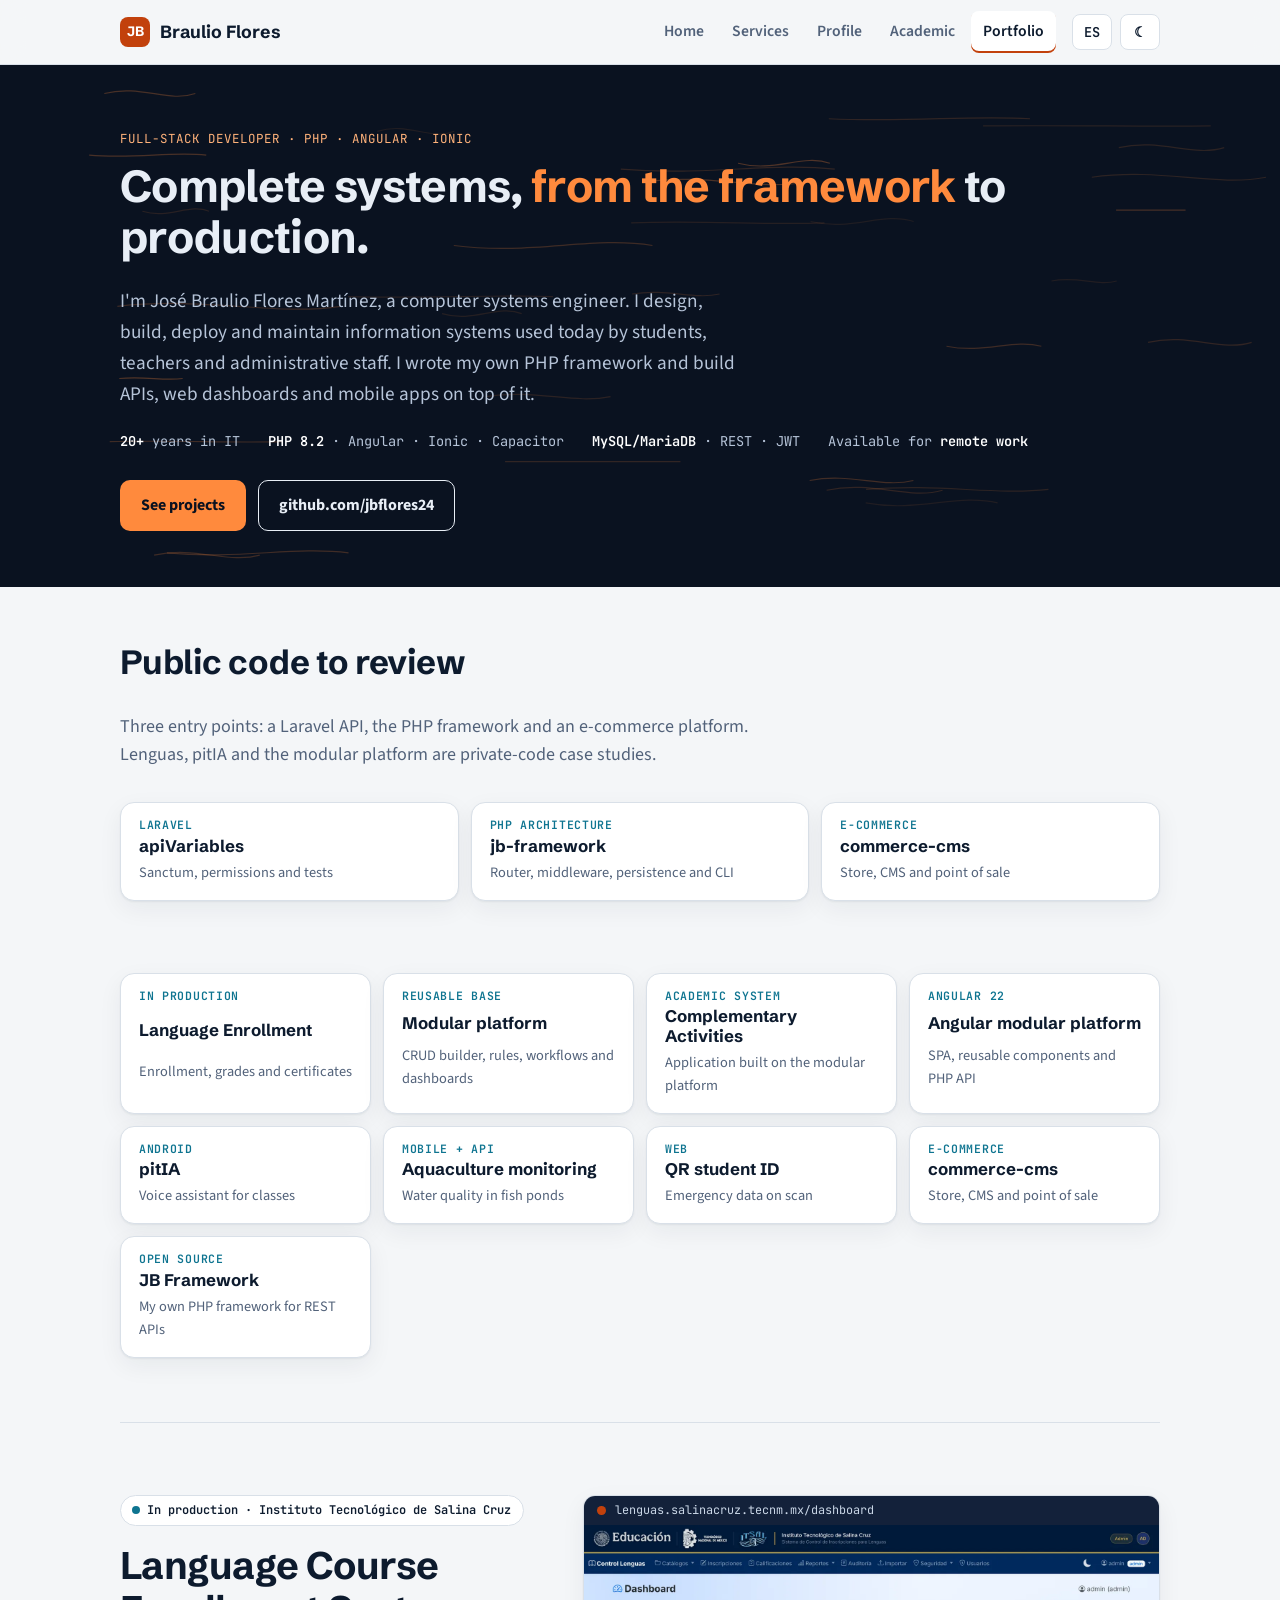
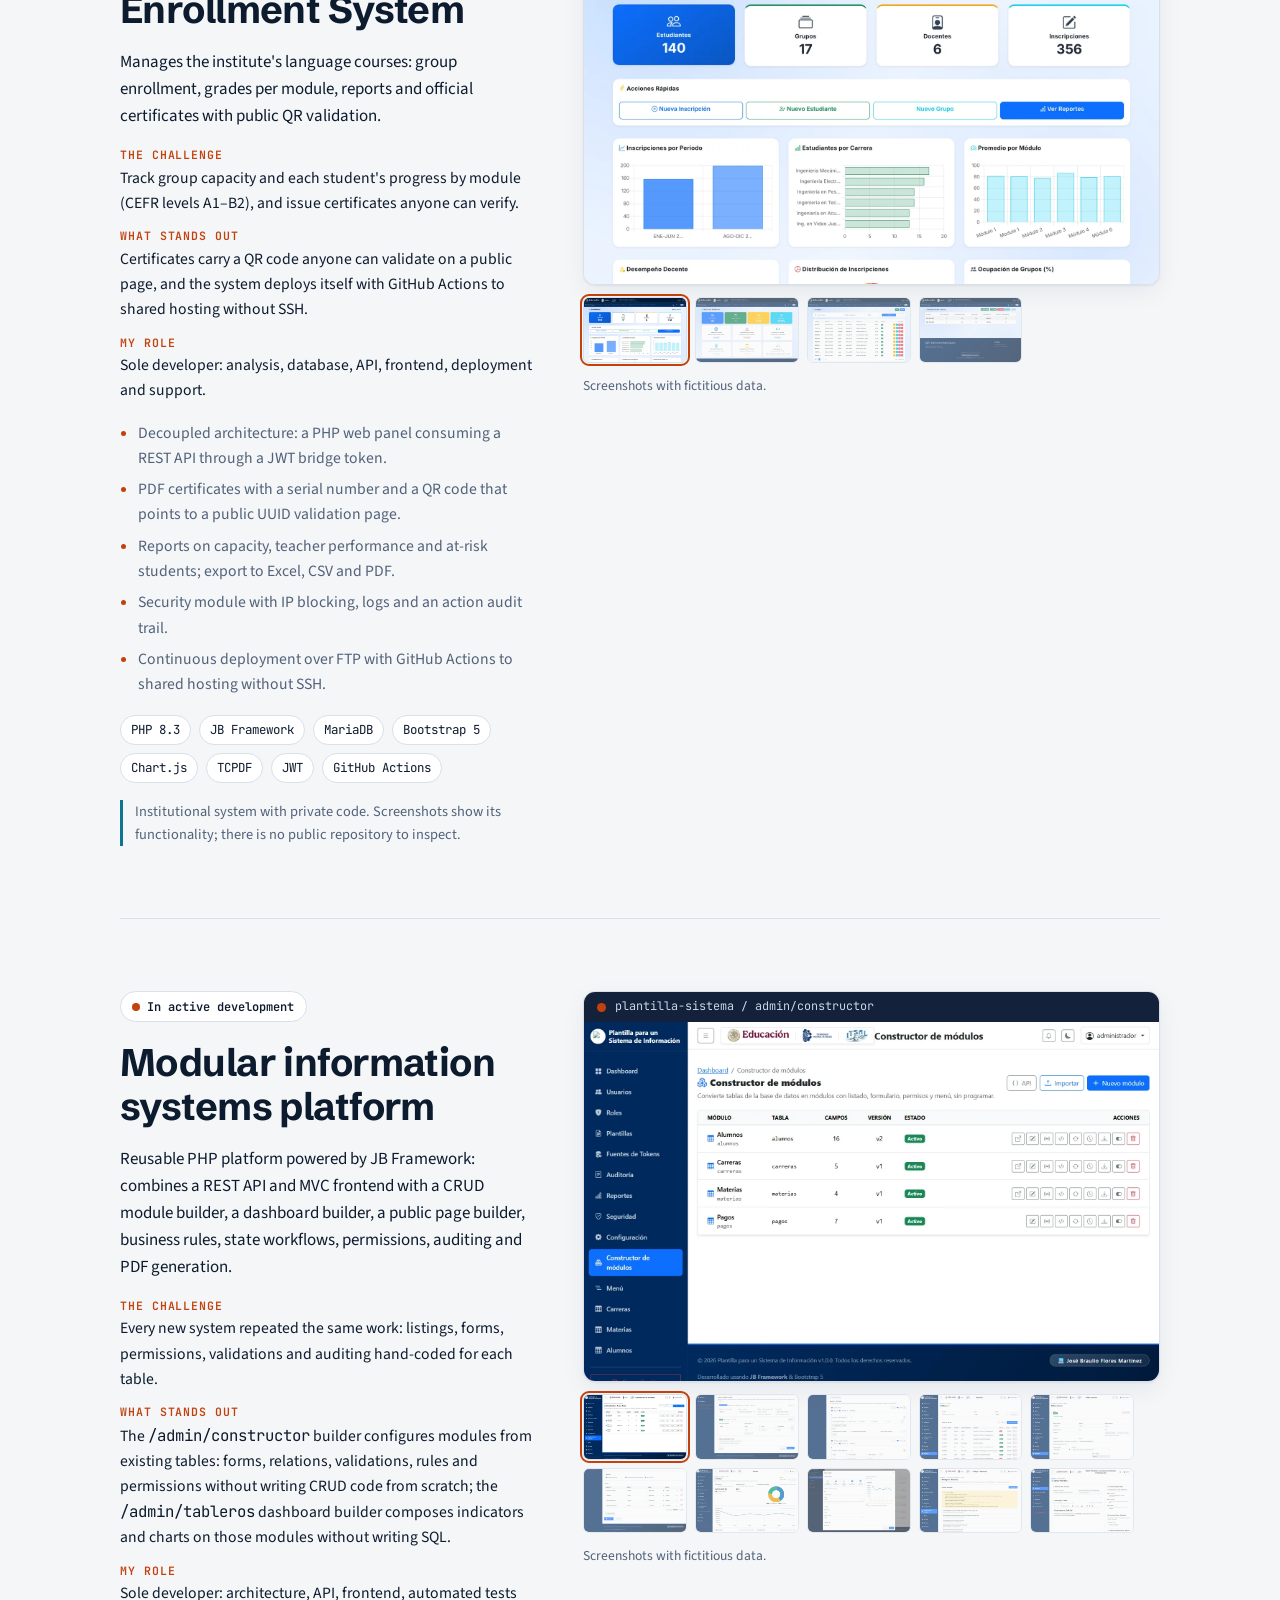
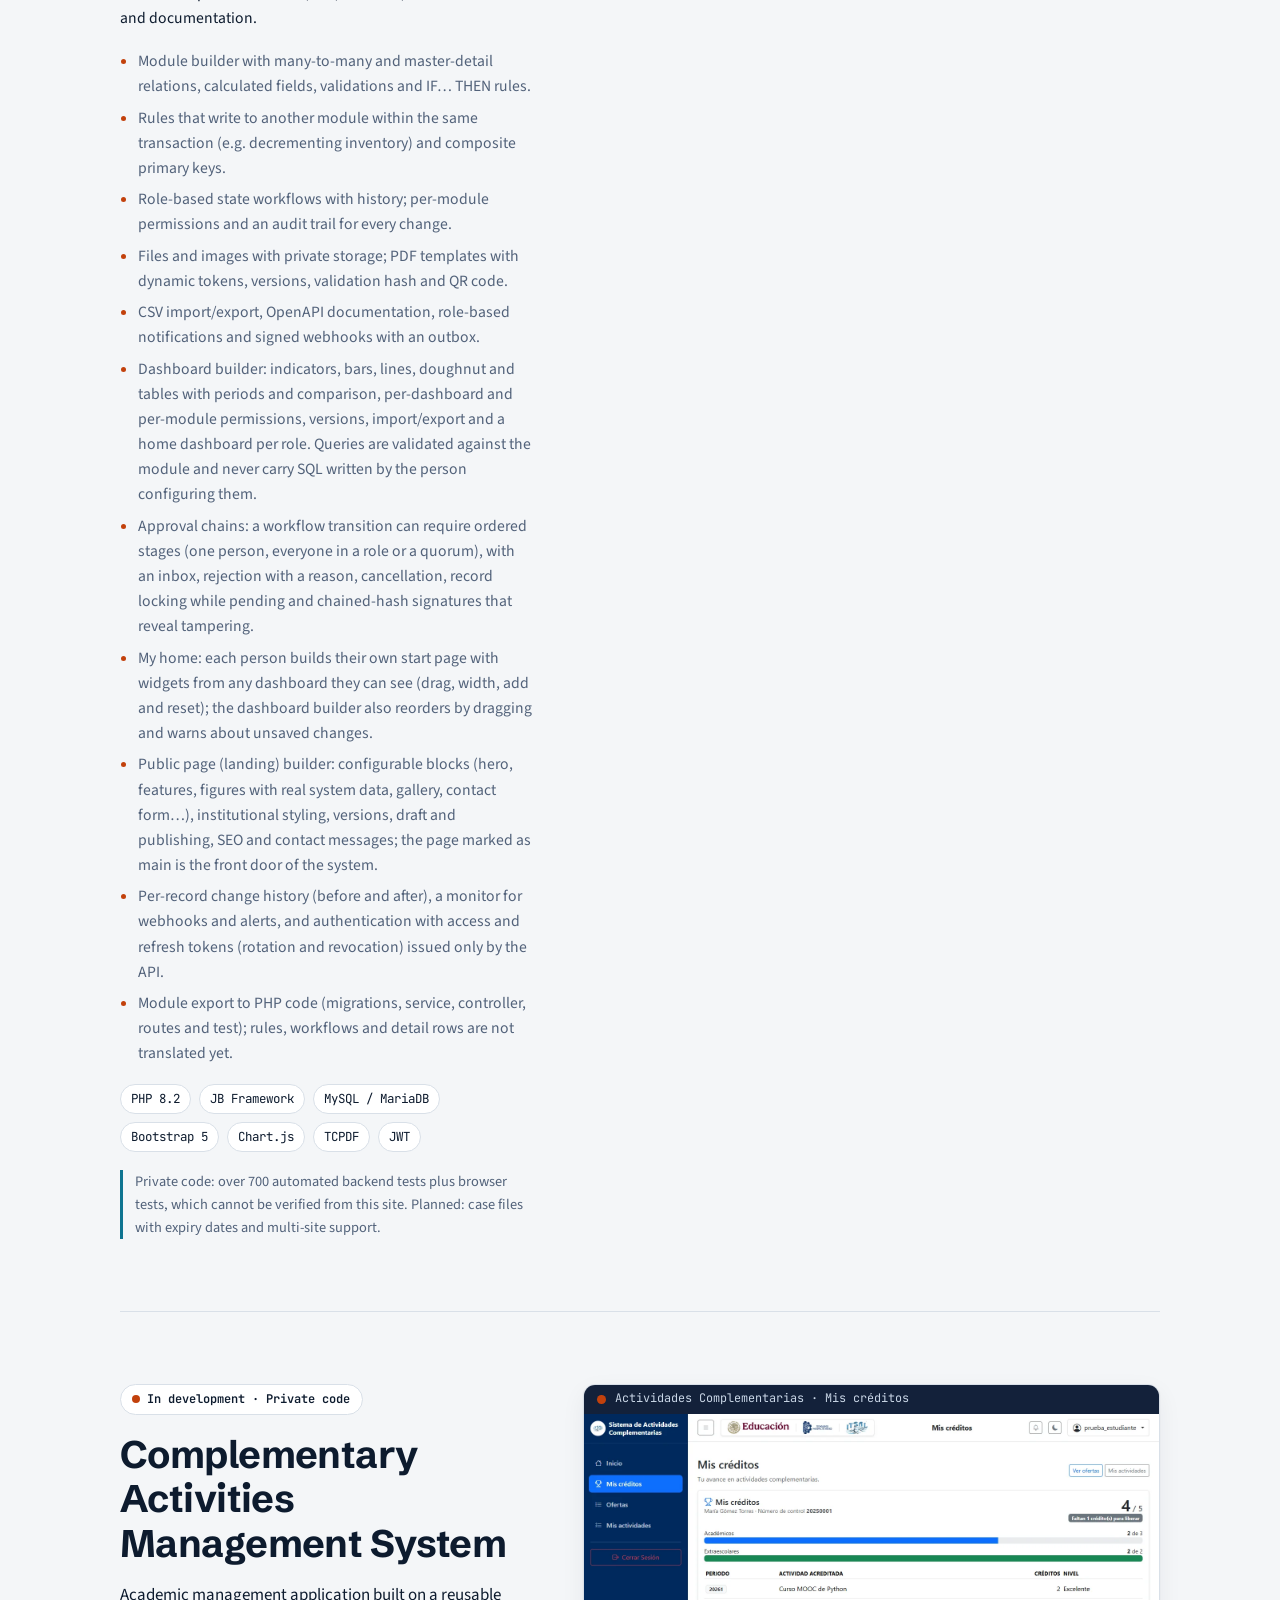
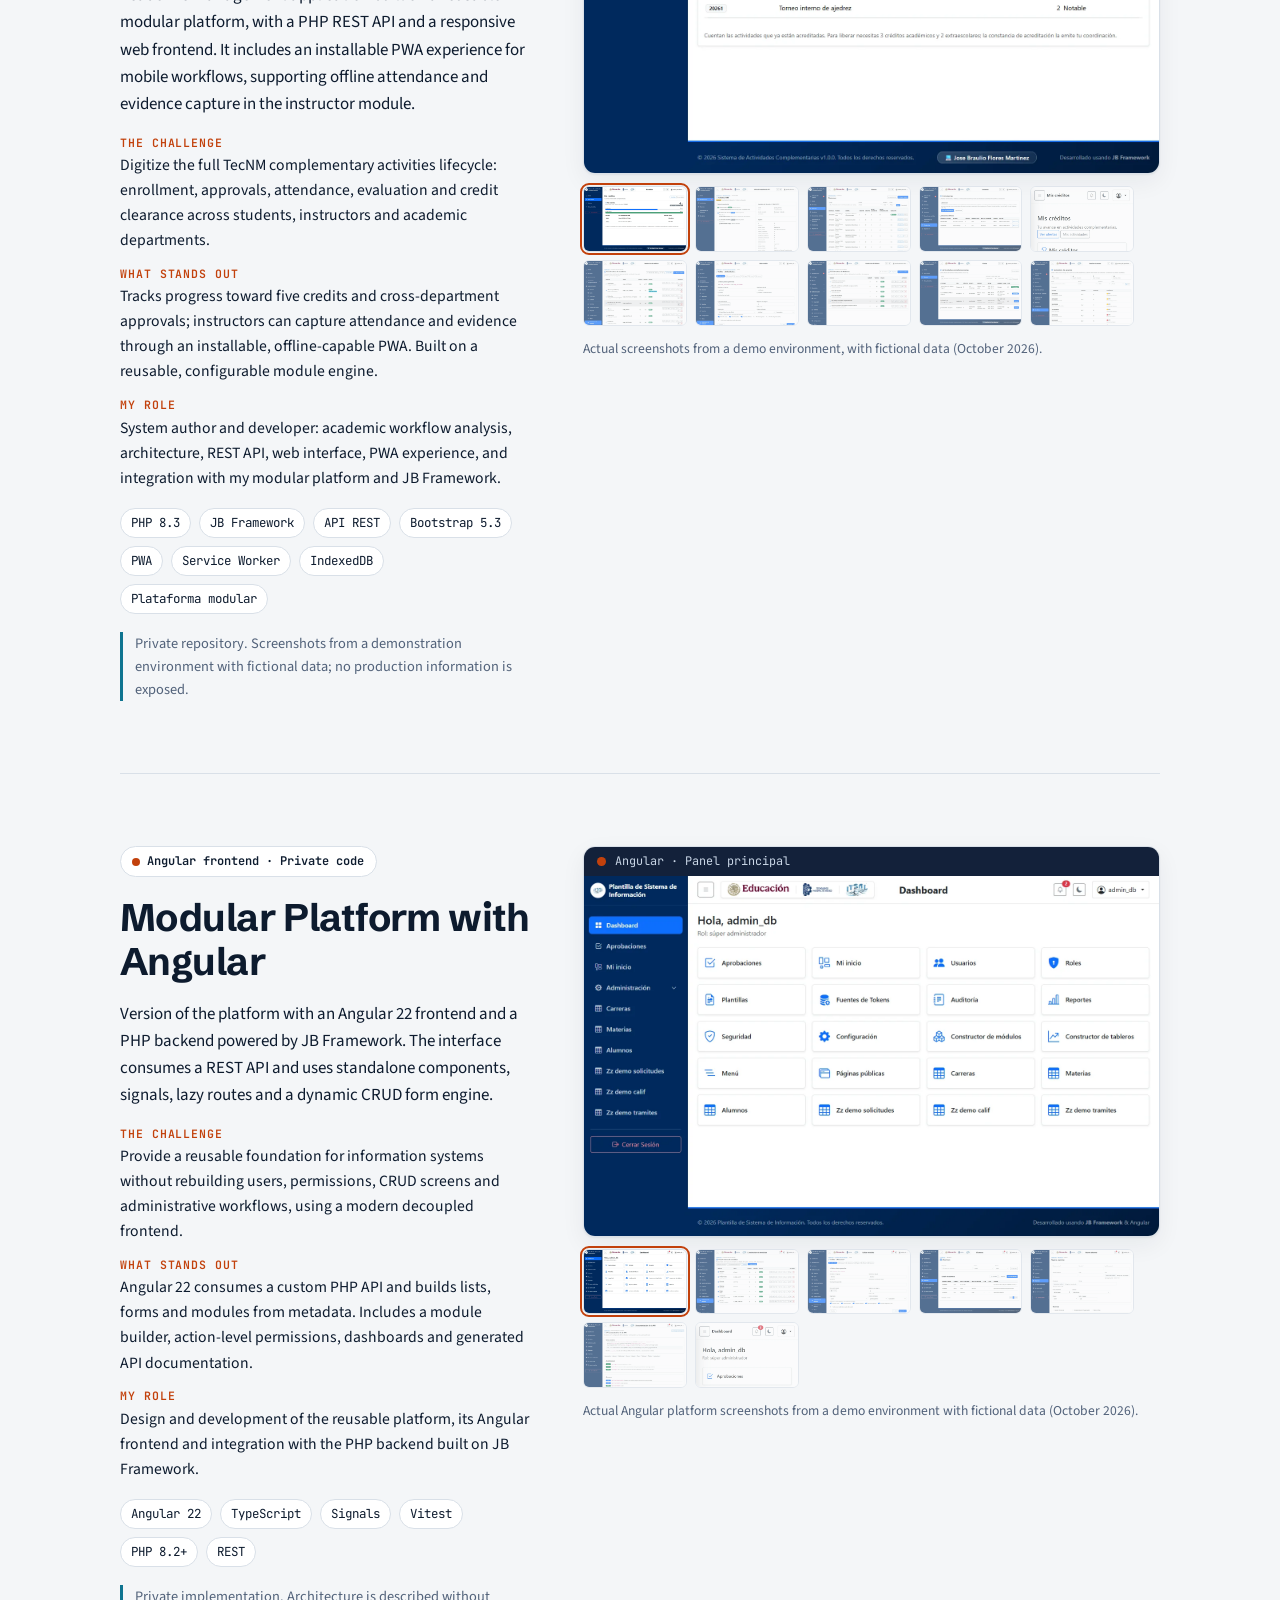
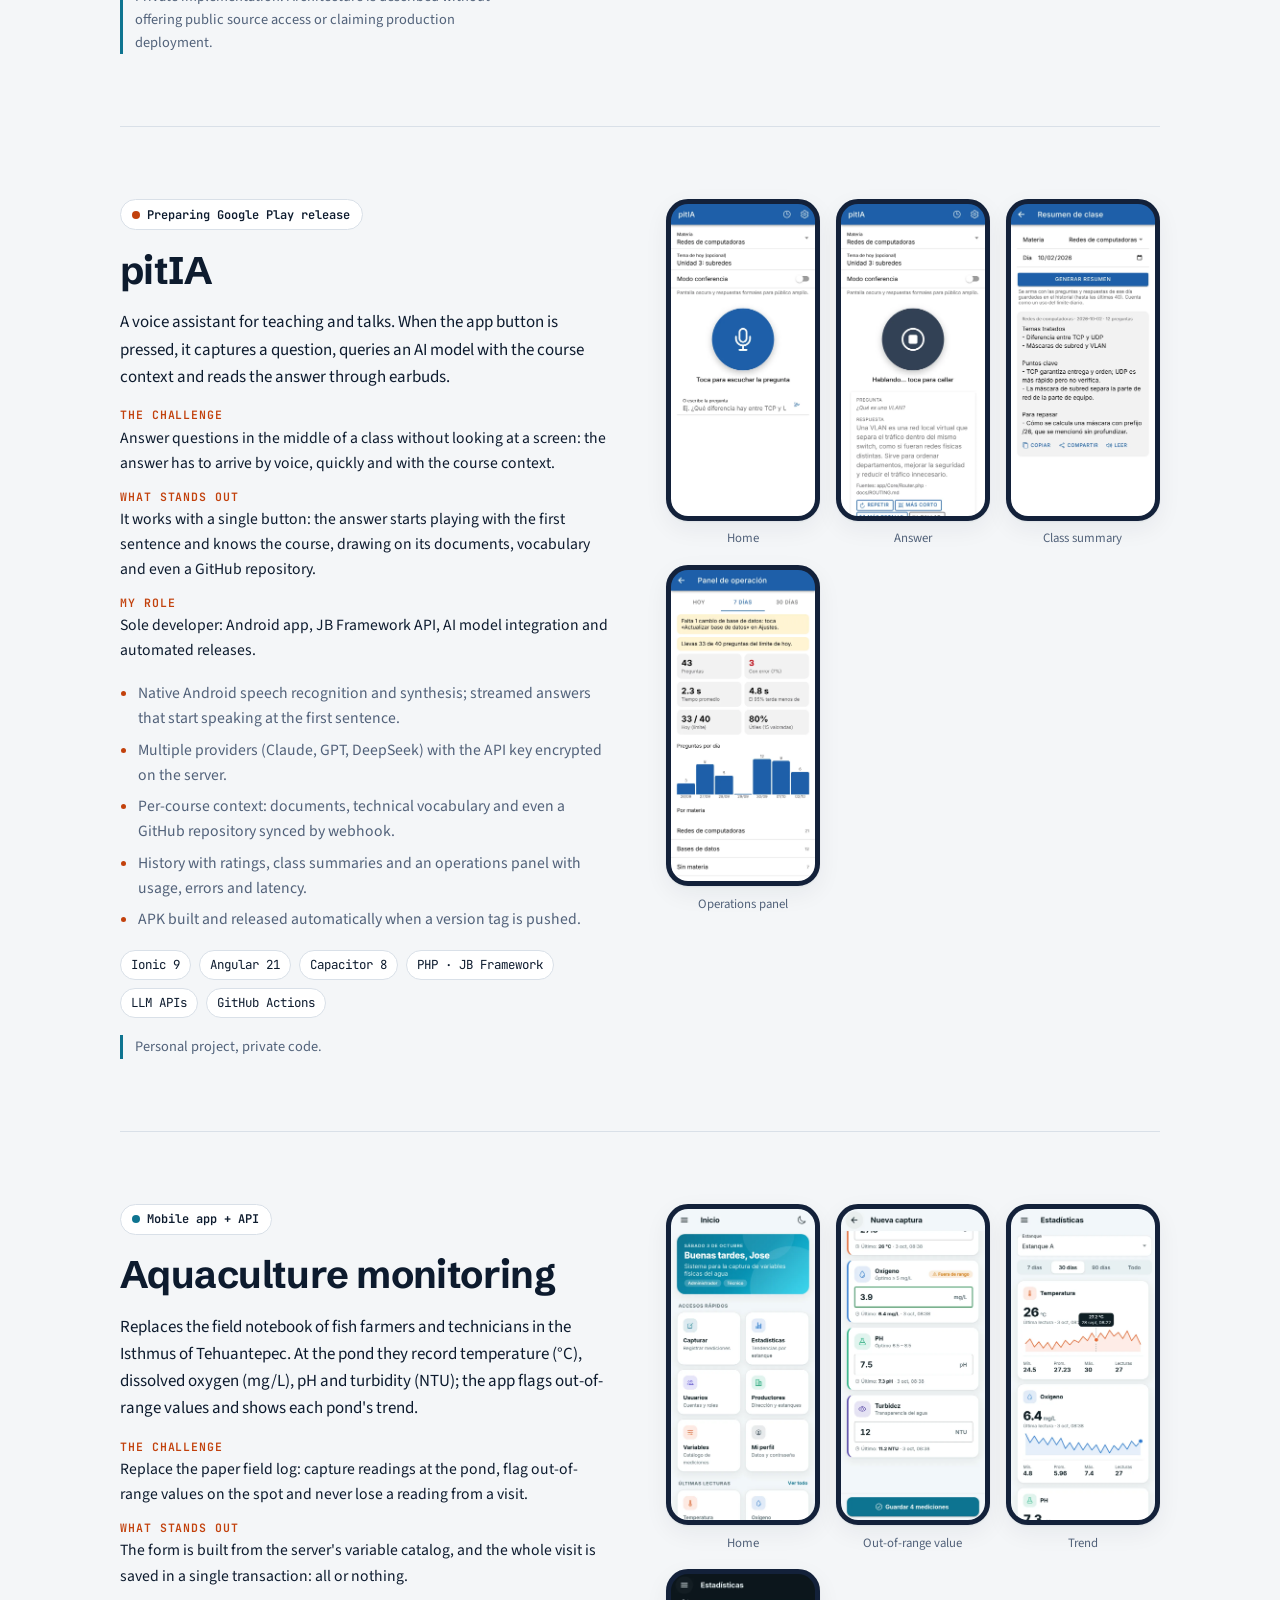
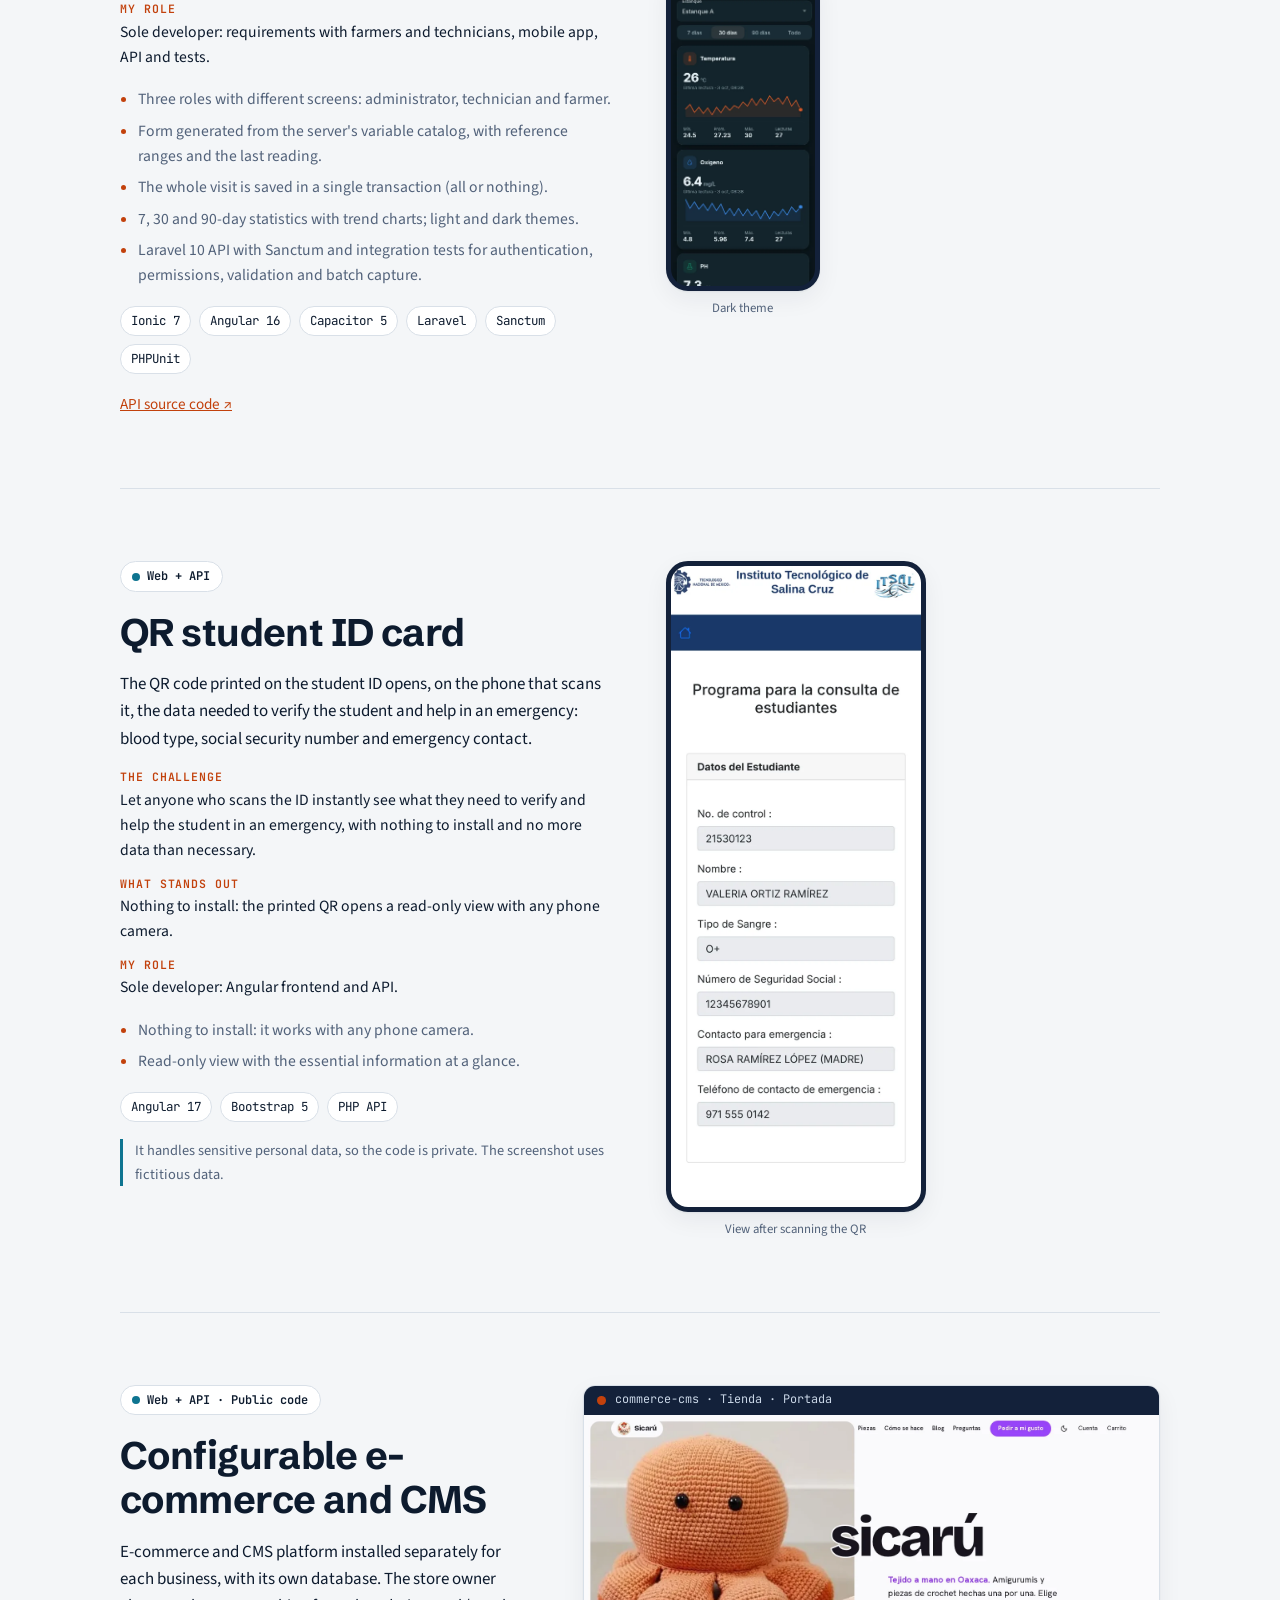
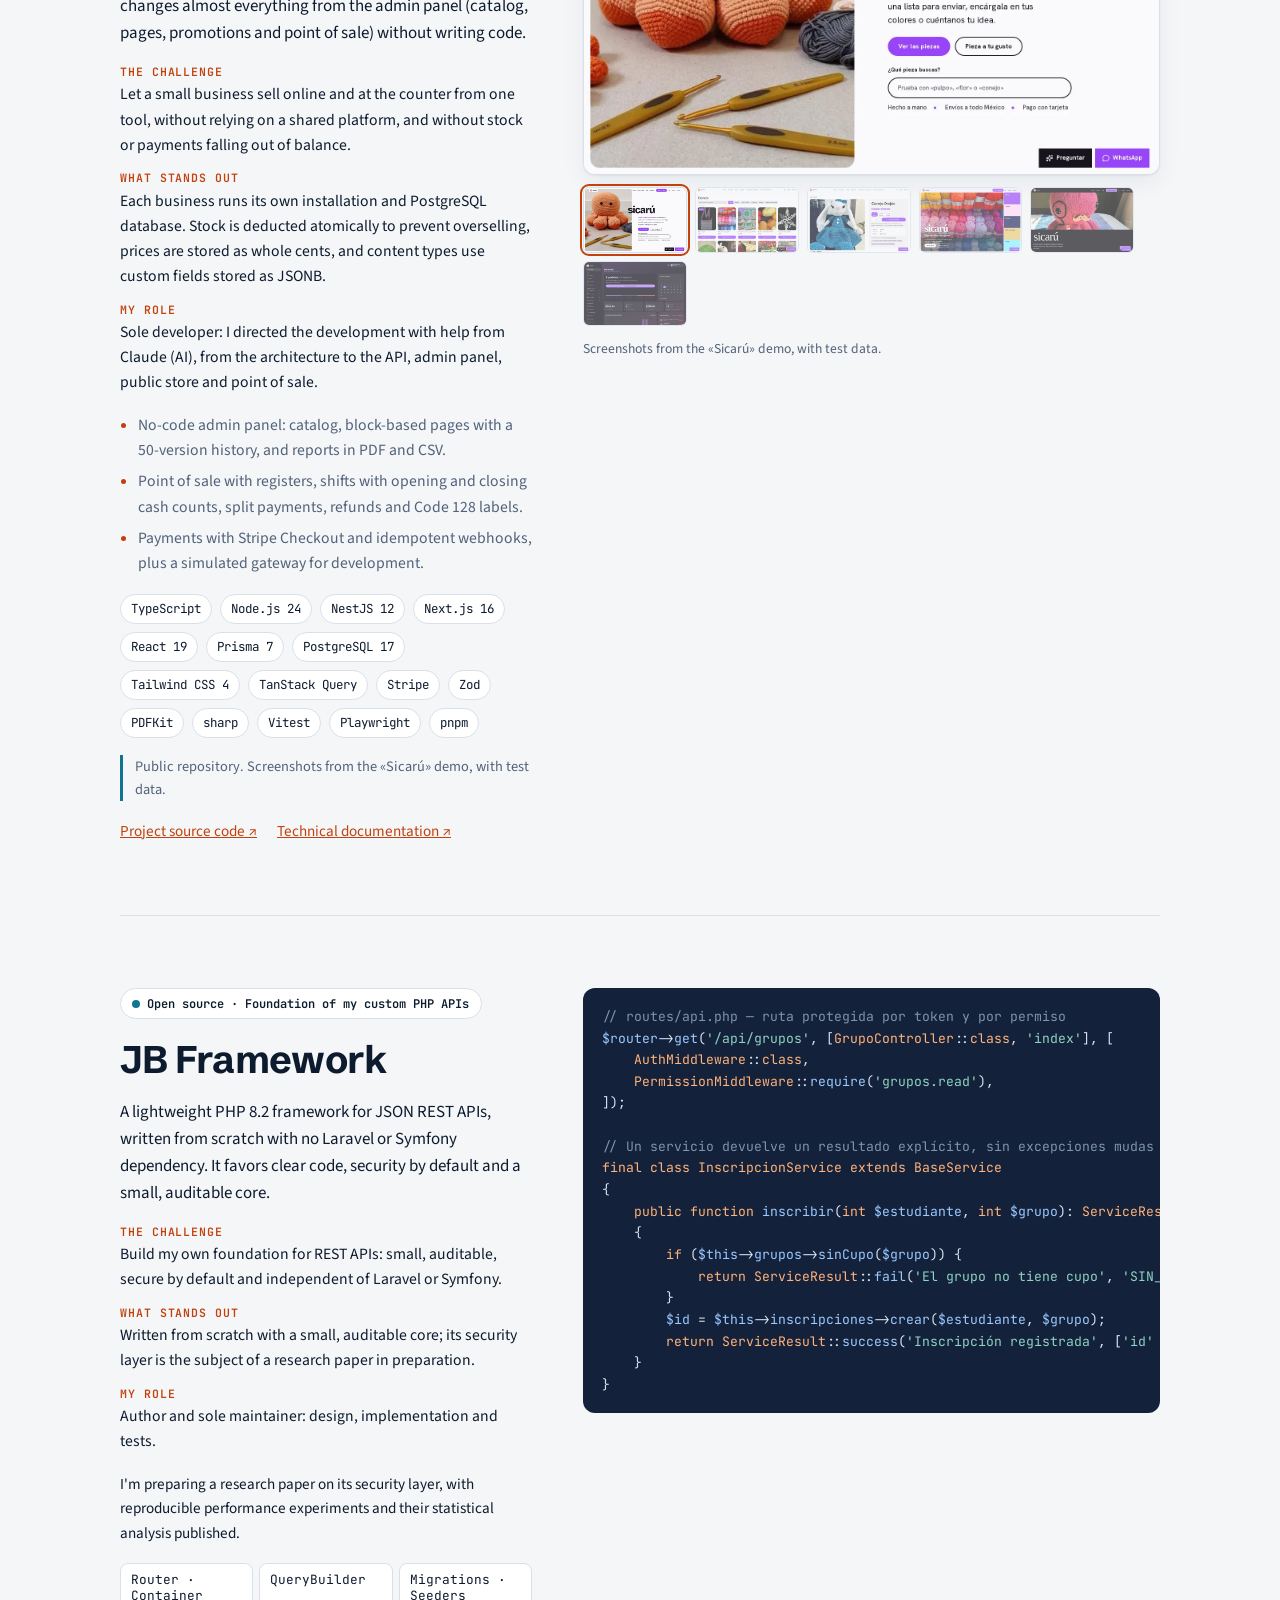
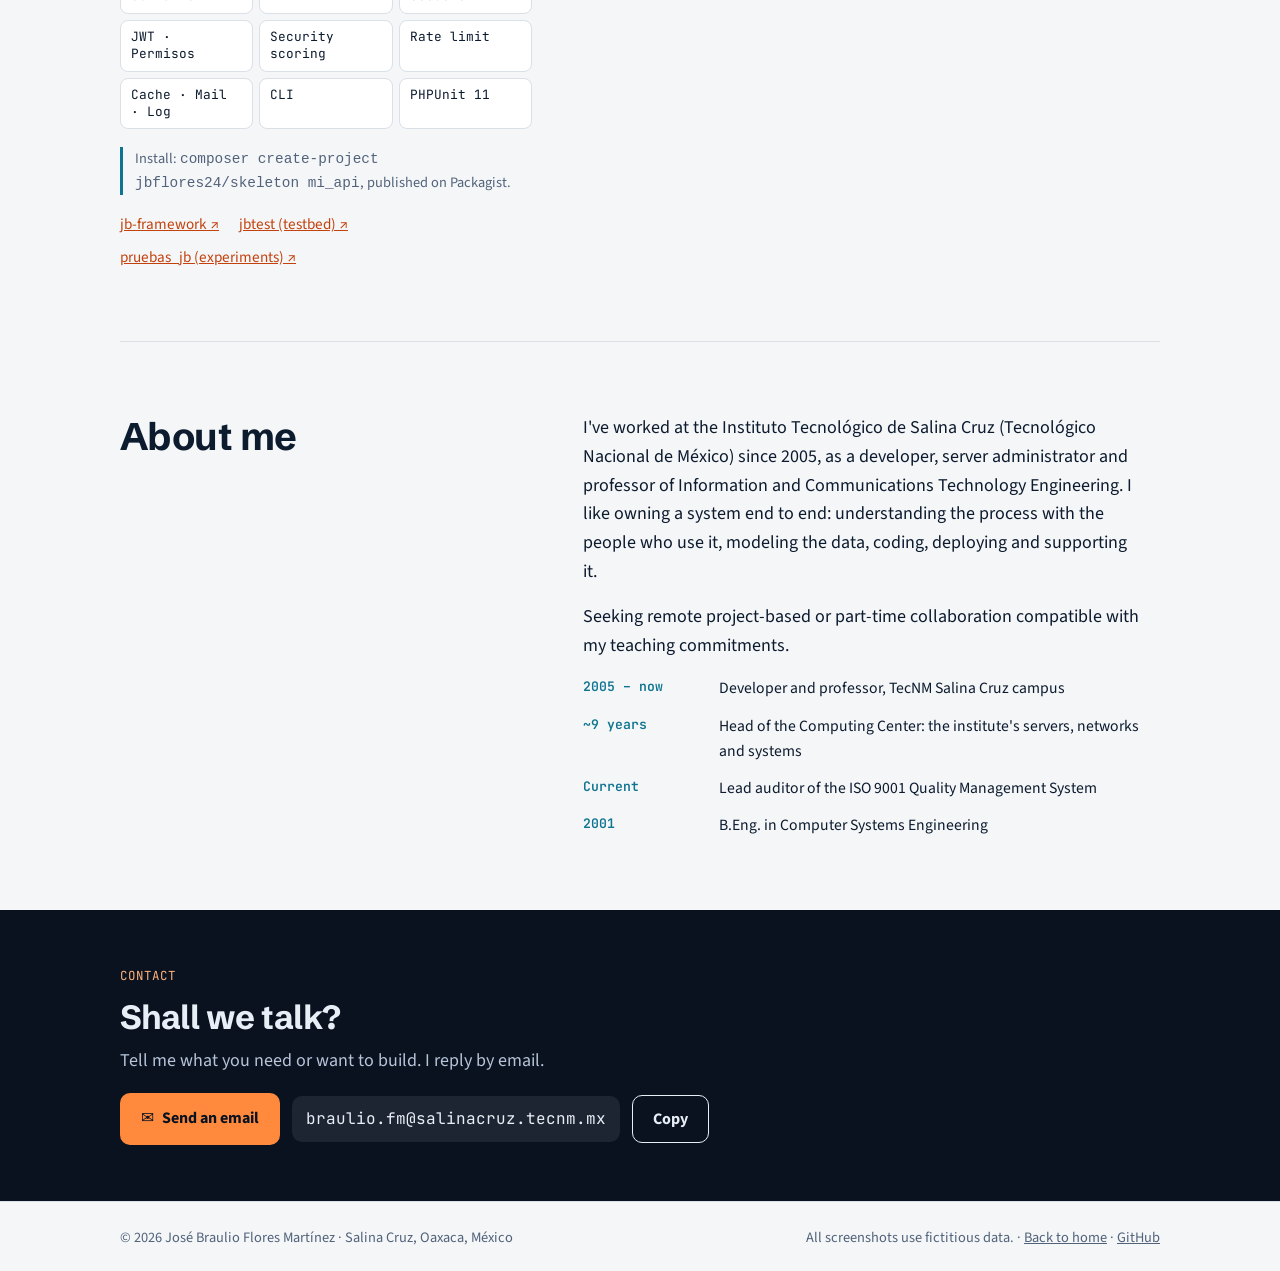
==== commit 844139f7: "feat: actualizar tecnologías y capturas de commerce-cms en el portafolio - Amplía la lista de tecnol" ====
--- a/portafolio/index.html
+++ b/portafolio/index.html
@@ -312,19 +312,21 @@
 </article>
 
 <!-- JB FRAMEWORK -->
-<article class="case" id="commerce-cms"><div class="txt"><span class="status"><span class="es">Web + API · Código público</span><span class="en">Web + API · Public code</span></span><h2><span class="es">Comercio electrónico y CMS configurable</span><span class="en">Configurable e-commerce and CMS</span></h2><p class="summary"><span class="es">Plataforma de comercio electrónico y CMS que se instala por negocio, con su propia base de datos. La persona que administra la tienda cambia casi todo desde el panel de control: catálogo, páginas, promociones y punto de venta, sin escribir código.</span><span class="en">E-commerce and CMS platform installed separately for each business, with its own database. The store owner changes almost everything from the admin panel (catalog, pages, promotions and point of sale) without writing code.</span></p><dl class="brief"><div><dt><span class="es">El reto</span><span class="en">The challenge</span></dt><dd><span class="es">Que un negocio pequeño pueda vender en línea y en mostrador desde una sola herramienta, sin depender de una plataforma compartida y sin que el inventario ni los cobros se descuadren.</span><span class="en">Let a small business sell online and at the counter from one tool, without relying on a shared platform, and without stock or payments falling out of balance.</span></dd></div><div><dt><span class="es">Lo distintivo</span><span class="en">What stands out</span></dt><dd><span class="es">Cada negocio tiene su instalación y su base de datos PostgreSQL. El inventario se descuenta de forma atómica para evitar sobreventas, los precios se guardan en centavos enteros y los tipos de contenido usan campos personalizados en JSONB.</span><span class="en">Each business runs its own installation and PostgreSQL database. Stock is deducted atomically to prevent overselling, prices are stored as whole cents, and content types use custom fields stored as JSONB.</span></dd></div><div><dt><span class="es">Mi rol</span><span class="en">My role</span></dt><dd><span class="es">Único desarrollador: dirigí el desarrollo con ayuda de Claude (IA), desde la arquitectura hasta la API, el panel de administración, la tienda pública y el punto de venta.</span><span class="en">Sole developer: I directed the development with help from Claude (AI), from the architecture to the API, admin panel, public store and point of sale.</span></dd></div></dl><ul class="points"><li><span class="es">Panel de administración sin código: catálogo, páginas por bloques con historial de 50 versiones y reportes en PDF y CSV.</span><span class="en">No-code admin panel: catalog, block-based pages with a 50-version history, and reports in PDF and CSV.</span></li><li><span class="es">Punto de venta con cajas, turnos con arqueo inicial y final, cobros mixtos, reembolsos y etiquetas Code 128.</span><span class="en">Point of sale with registers, shifts with opening and closing cash counts, split payments, refunds and Code 128 labels.</span></li><li><span class="es">Pagos con Stripe Checkout y webhooks idempotentes, con pasarela simulada para desarrollo.</span><span class="en">Payments with Stripe Checkout and idempotent webhooks, plus a simulated gateway for development.</span></li></ul><div class="chips"><span>NestJS</span><span>Next.js</span><span>Prisma</span><span>PostgreSQL</span><span>Stripe</span><span>PDFKit</span></div><p class="code-note"><span class="es">Repositorio público. Capturas de la demostración «Sicarú», con datos de prueba.</span><span class="en">Public repository. Screenshots from the «Sicarú» demo, with test data.</span></p><div class="links"><a href="https://github.com/jbflores24/commerce-cms" target="_blank" rel="noopener"><span class="es">Código del proyecto</span><span class="en">Project source code</span> ↗</a><a href="https://github.com/jbflores24/commerce-cms/blob/main/docs/README.md" target="_blank" rel="noopener"><span class="es">Documentación técnica</span><span class="en">Technical documentation</span> ↗</a></div></div>
+<article class="case" id="commerce-cms"><div class="txt"><span class="status"><span class="es">Web + API · Código público</span><span class="en">Web + API · Public code</span></span><h2><span class="es">Comercio electrónico y CMS configurable</span><span class="en">Configurable e-commerce and CMS</span></h2><p class="summary"><span class="es">Plataforma de comercio electrónico y CMS que se instala por negocio, con su propia base de datos. La persona que administra la tienda cambia casi todo desde el panel de control: catálogo, páginas, promociones y punto de venta, sin escribir código.</span><span class="en">E-commerce and CMS platform installed separately for each business, with its own database. The store owner changes almost everything from the admin panel (catalog, pages, promotions and point of sale) without writing code.</span></p><dl class="brief"><div><dt><span class="es">El reto</span><span class="en">The challenge</span></dt><dd><span class="es">Que un negocio pequeño pueda vender en línea y en mostrador desde una sola herramienta, sin depender de una plataforma compartida y sin que el inventario ni los cobros se descuadren.</span><span class="en">Let a small business sell online and at the counter from one tool, without relying on a shared platform, and without stock or payments falling out of balance.</span></dd></div><div><dt><span class="es">Lo distintivo</span><span class="en">What stands out</span></dt><dd><span class="es">Cada negocio tiene su instalación y su base de datos PostgreSQL. El inventario se descuenta de forma atómica para evitar sobreventas, los precios se guardan en centavos enteros y los tipos de contenido usan campos personalizados en JSONB.</span><span class="en">Each business runs its own installation and PostgreSQL database. Stock is deducted atomically to prevent overselling, prices are stored as whole cents, and content types use custom fields stored as JSONB.</span></dd></div><div><dt><span class="es">Mi rol</span><span class="en">My role</span></dt><dd><span class="es">Único desarrollador: dirigí el desarrollo con ayuda de Claude (IA), desde la arquitectura hasta la API, el panel de administración, la tienda pública y el punto de venta.</span><span class="en">Sole developer: I directed the development with help from Claude (AI), from the architecture to the API, admin panel, public store and point of sale.</span></dd></div></dl><ul class="points"><li><span class="es">Panel de administración sin código: catálogo, páginas por bloques con historial de 50 versiones y reportes en PDF y CSV.</span><span class="en">No-code admin panel: catalog, block-based pages with a 50-version history, and reports in PDF and CSV.</span></li><li><span class="es">Punto de venta con cajas, turnos con arqueo inicial y final, cobros mixtos, reembolsos y etiquetas Code 128.</span><span class="en">Point of sale with registers, shifts with opening and closing cash counts, split payments, refunds and Code 128 labels.</span></li><li><span class="es">Pagos con Stripe Checkout y webhooks idempotentes, con pasarela simulada para desarrollo.</span><span class="en">Payments with Stripe Checkout and idempotent webhooks, plus a simulated gateway for development.</span></li></ul><div class="chips"><span>TypeScript</span><span>Node.js 24</span><span>NestJS 12</span><span>Next.js 16</span><span>React 19</span><span>Prisma 7</span><span>PostgreSQL 17</span><span>Tailwind CSS 4</span><span>TanStack Query</span><span>Stripe</span><span>Zod</span><span>PDFKit</span><span>sharp</span><span>Vitest</span><span>Playwright</span><span>pnpm</span></div><p class="code-note"><span class="es">Repositorio público. Capturas de la demostración «Sicarú», con datos de prueba.</span><span class="en">Public repository. Screenshots from the «Sicarú» demo, with test data.</span></p><div class="links"><a href="https://github.com/jbflores24/commerce-cms" target="_blank" rel="noopener"><span class="es">Código del proyecto</span><span class="en">Project source code</span> ↗</a><a href="https://github.com/jbflores24/commerce-cms/blob/main/docs/README.md" target="_blank" rel="noopener"><span class="es">Documentación técnica</span><span class="en">Technical documentation</span> ↗</a></div></div>
   <div class="gallery" data-gallery>
     <div class="browser">
-      <div class="urlbar"><i></i><span data-url>commerce-cms · Tienda</span></div>
+      <div class="urlbar"><i></i><span data-url>commerce-cms · Tienda · Portada</span></div>
       <img data-main src="img/commerce-cms-tienda-portada.webp" width="1440" height="900" alt="Portada pública de la tienda con buscador, accesos a catálogo y pedidos a medida">
     </div>
     <div class="thumbs">
       <button type="button" aria-pressed="true" data-src="img/commerce-cms-tienda-portada.webp" data-path="Tienda · Portada" data-alt="Portada pública de la tienda con buscador, accesos a catálogo y pedidos a medida"><img src="img/commerce-cms-tienda-portada.webp" alt="" loading="lazy"></button>
       <button type="button" aria-pressed="false" data-src="img/commerce-cms-tienda-catalogo.webp" data-path="Tienda · Catálogo" data-alt="Catálogo con búsqueda, filtro por categoría, aviso de pocas piezas y paginación"><img src="img/commerce-cms-tienda-catalogo.webp" alt="" loading="lazy"></button>
+      <button type="button" aria-pressed="false" data-src="img/commerce-cms-producto.webp" data-path="Tienda · Producto" data-alt="Ficha de producto con variantes de tamaño, precio por variante, cantidad y envío"><img src="img/commerce-cms-producto.webp" alt="" loading="lazy"></button>
+      <button type="button" aria-pressed="false" data-src="img/commerce-cms-landing-madejas.webp" data-path="Constructor · Landing «Madejas»" data-alt="Página de inicio con el estilo Madejas: fotografía grande y accesos a las secciones en bloques de color"><img src="img/commerce-cms-landing-madejas.webp" alt="" loading="lazy"></button>
+      <button type="button" aria-pressed="false" data-src="img/commerce-cms-landing-noche.webp" data-path="Constructor · Landing «Noche»" data-alt="Página de inicio con el estilo Noche: fondo oscuro, fotografía de producto y título grande"><img src="img/commerce-cms-landing-noche.webp" alt="" loading="lazy"></button>
       <button type="button" aria-pressed="false" data-src="img/commerce-cms-admin-dashboard.webp" data-path="Admin · Resumen" data-alt="Resumen del día con pedidos por empacar, ventas, ticket promedio, existencias bajas y calendario de ventas"><img src="img/commerce-cms-admin-dashboard.webp" alt="" loading="lazy"></button>
-      <button type="button" aria-pressed="false" data-src="img/commerce-cms-admin-caja.webp" data-path="Admin · Caja" data-alt="Punto de venta: cada cajera abre su turno con el fondo en efectivo antes de vender"><img src="img/commerce-cms-admin-caja.webp" alt="" loading="lazy"></button>
-    </div>
-    <p class="caption"><span class="es">Capturas de la demostración «Sicarú» en escritorio, con datos de prueba.</span><span class="en">Screenshots from the «Sicarú» demo on desktop, with test data.</span></p>
+    </div>
+    <p class="caption"><span class="es">Capturas de la demostración «Sicarú», con datos de prueba.</span><span class="en">Screenshots from the «Sicarú» demo, with test data.</span></p>
   </div></article>
 
 <section class="fw" id="jb-framework">
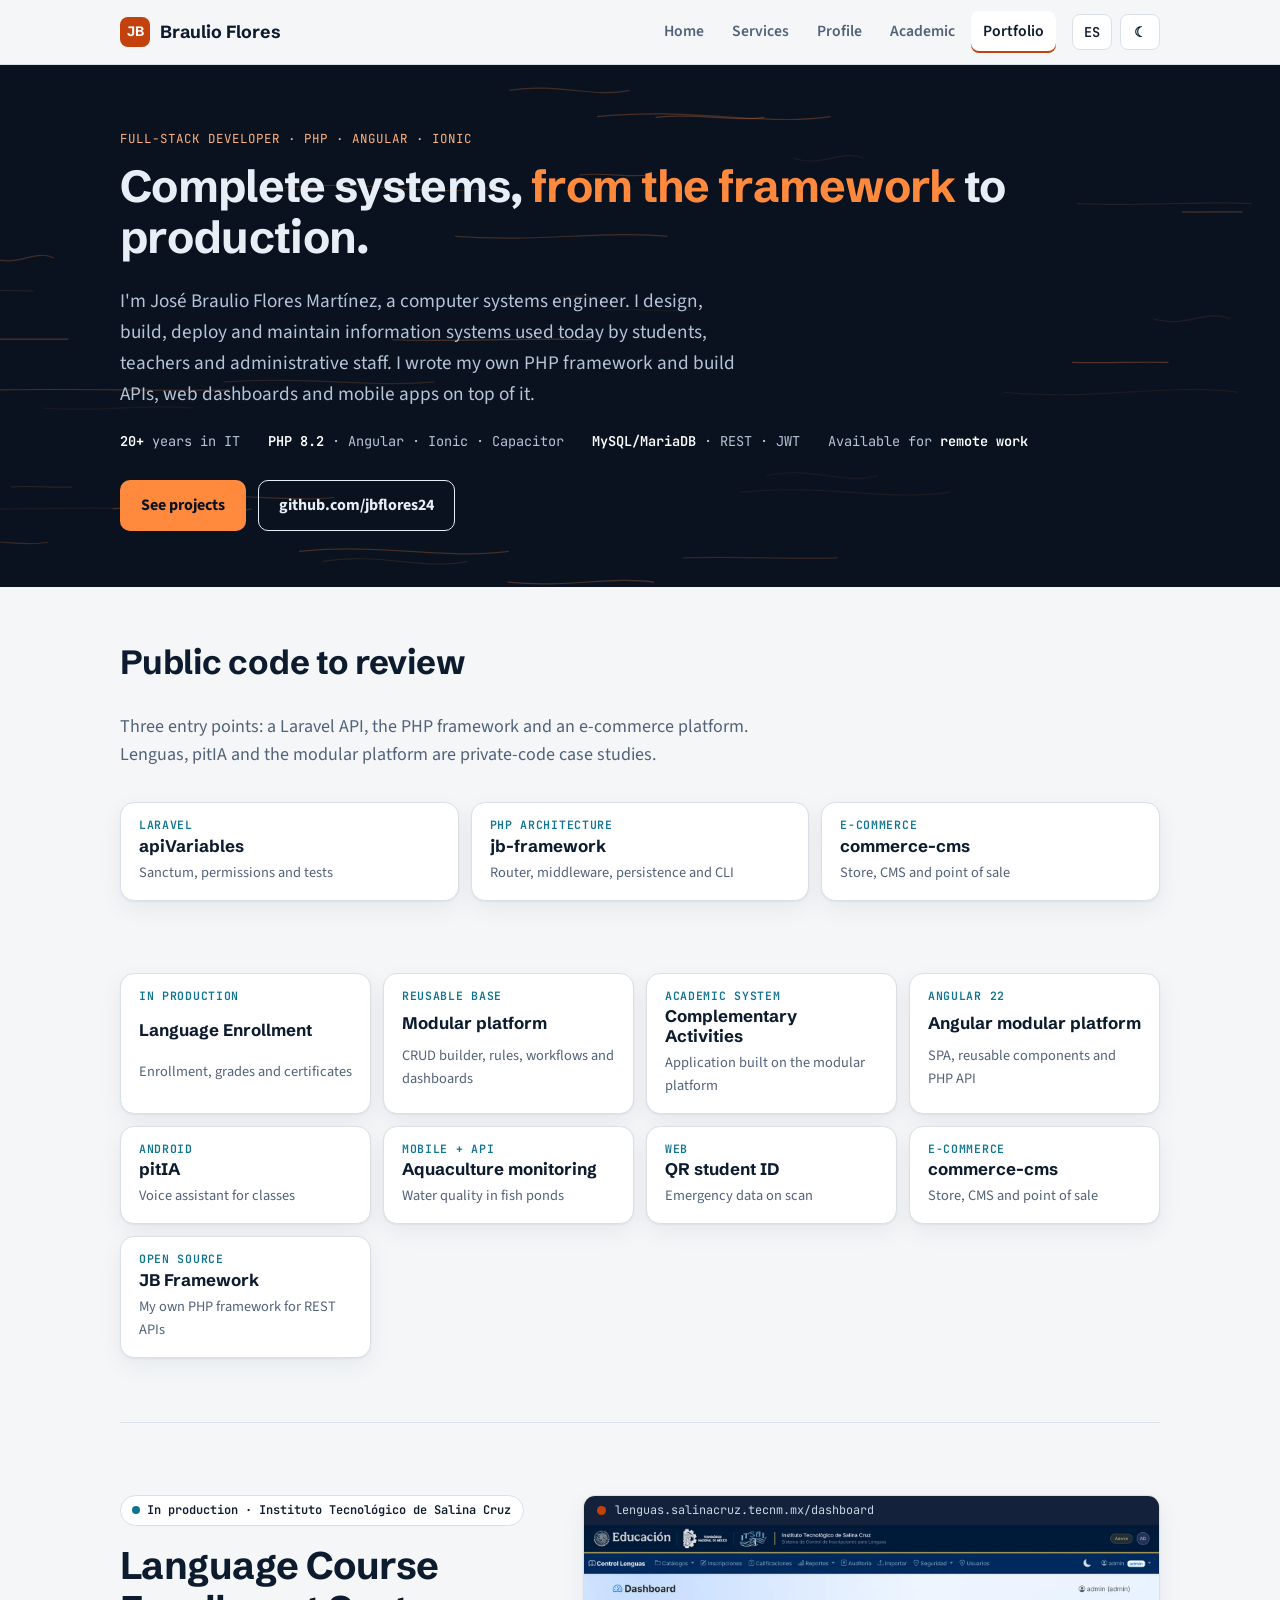
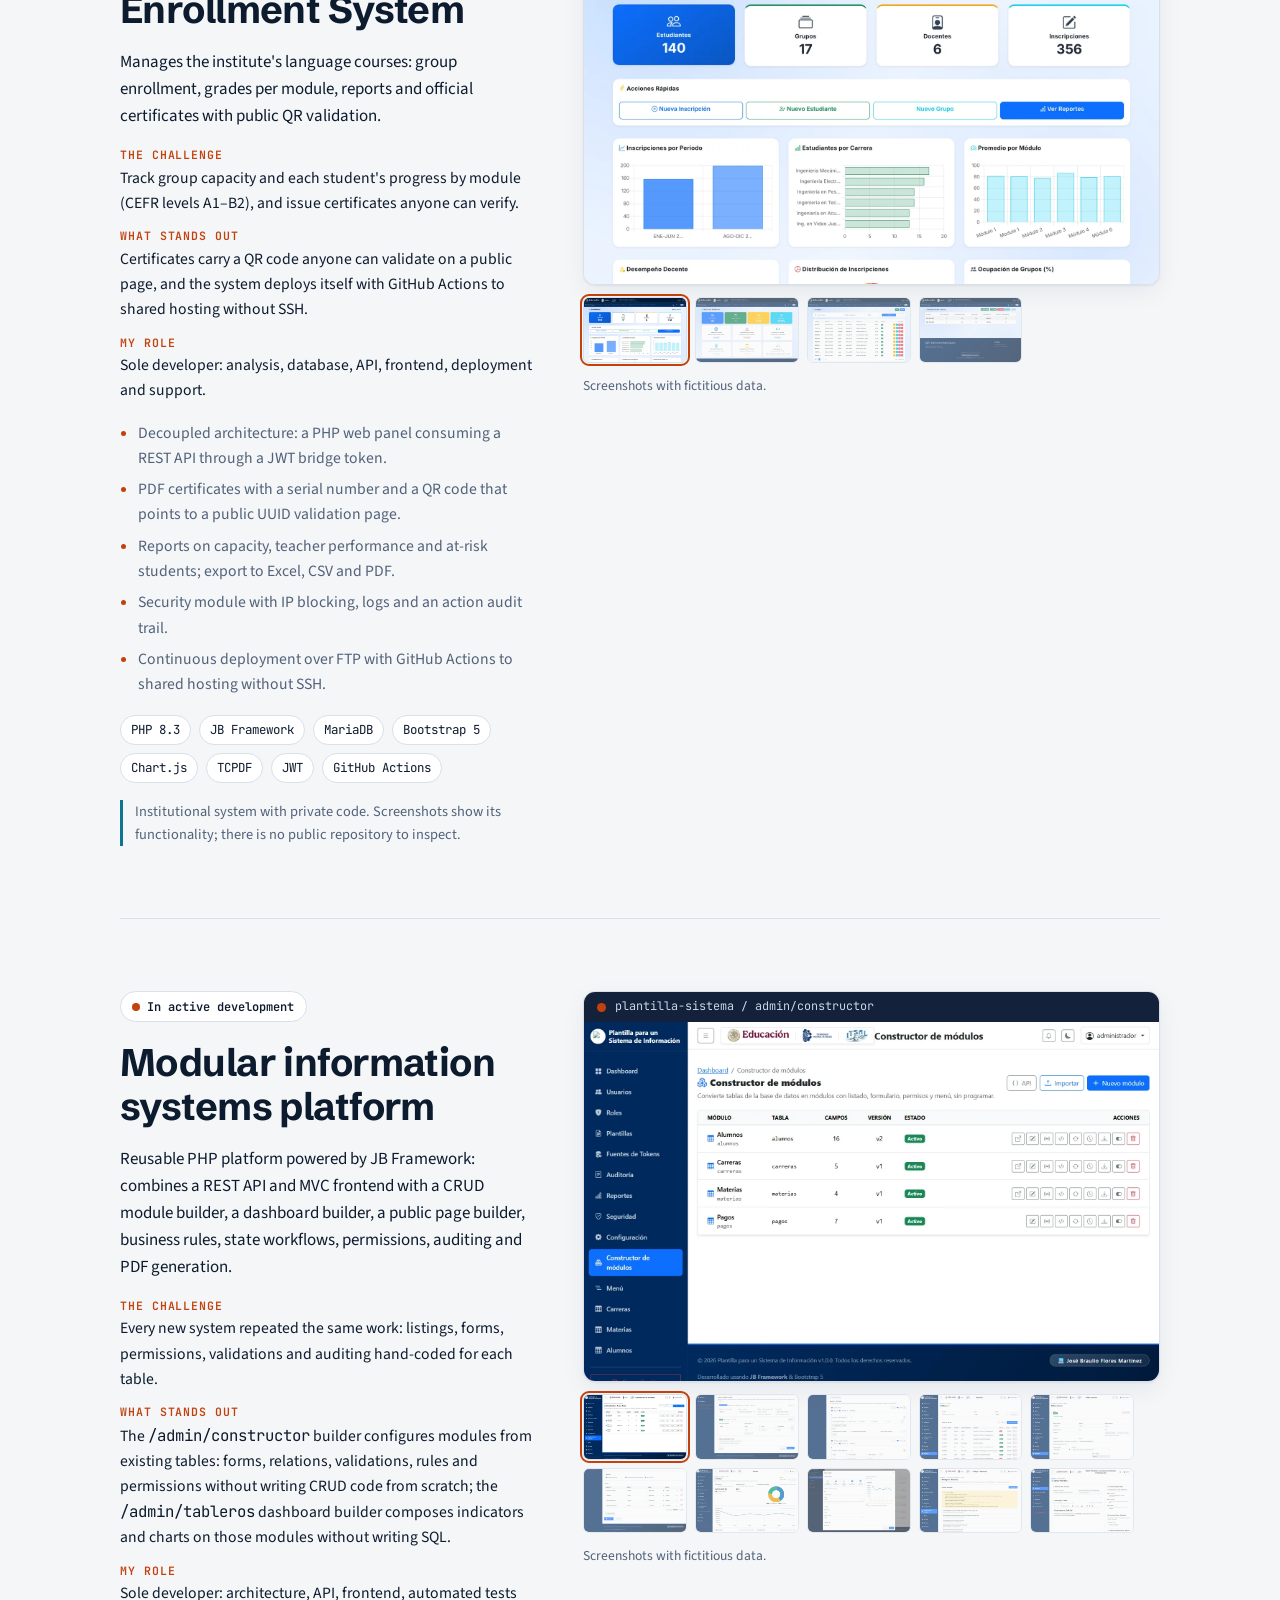
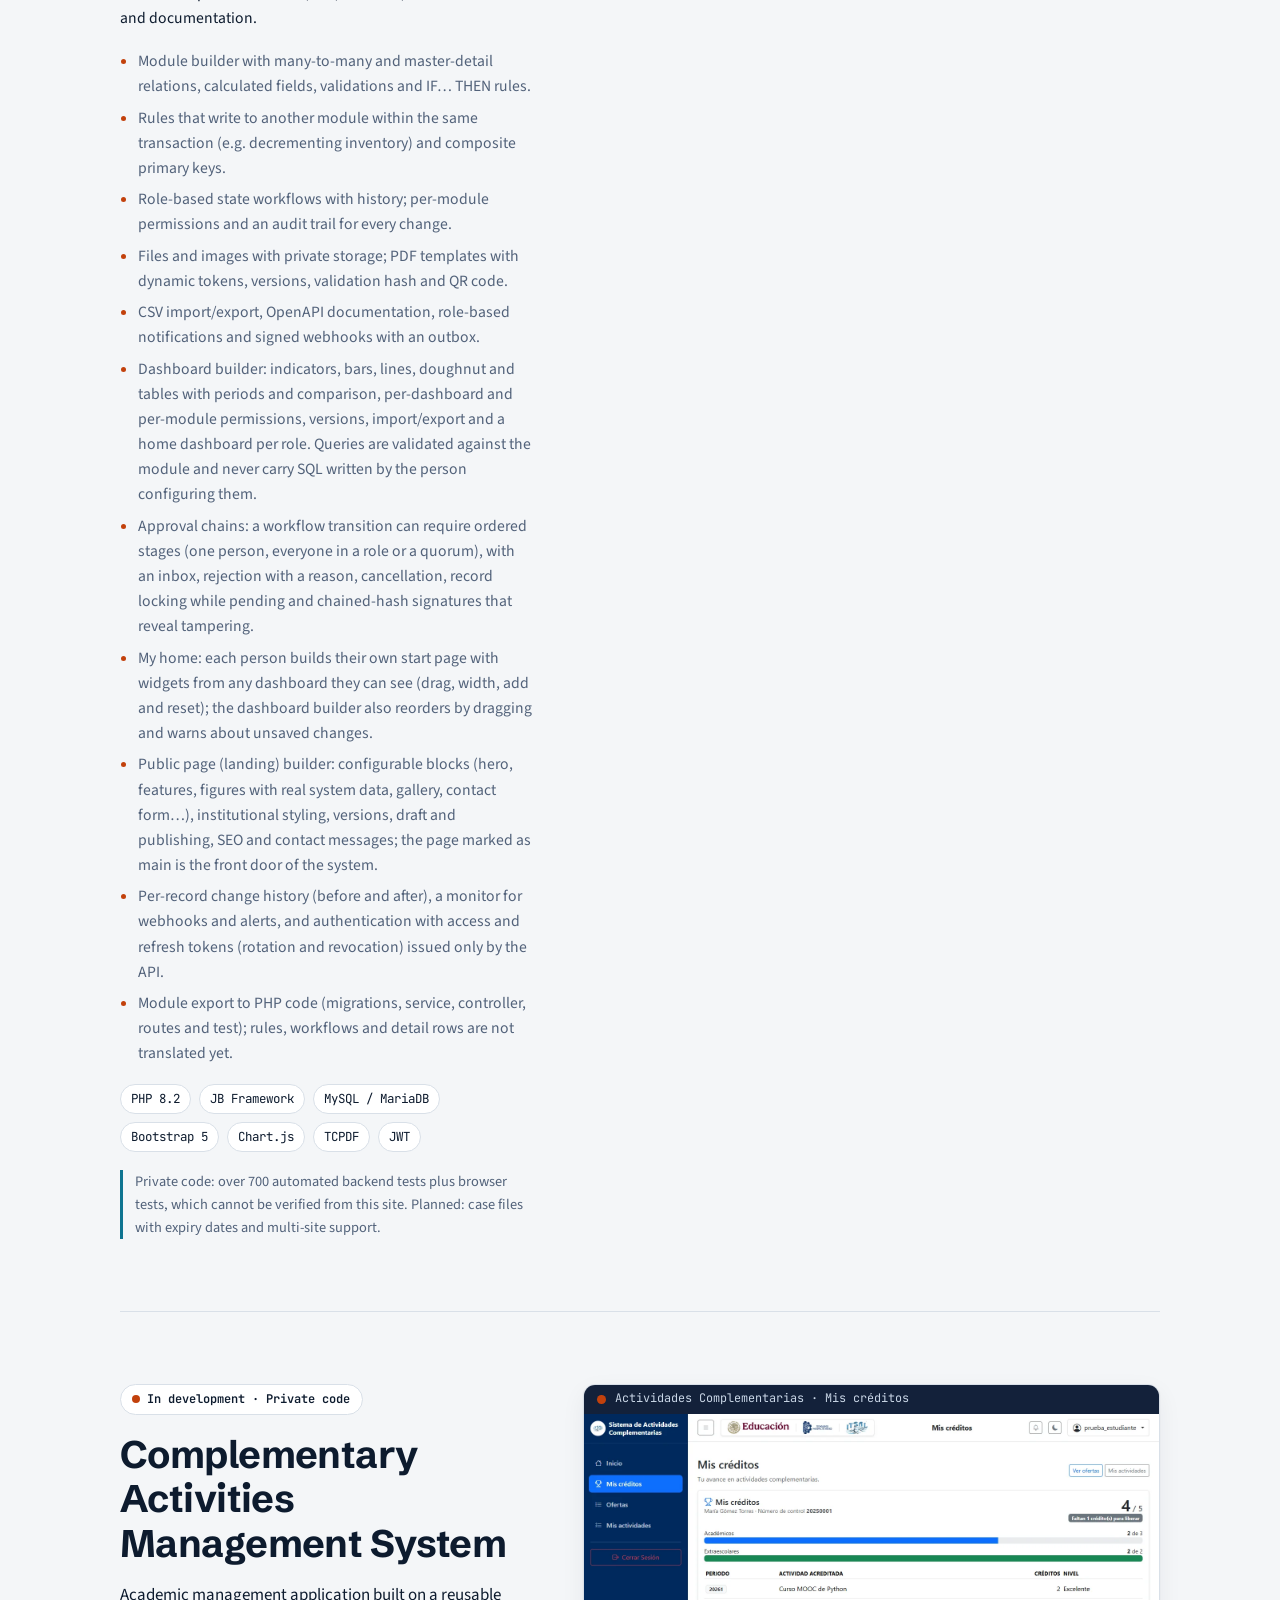
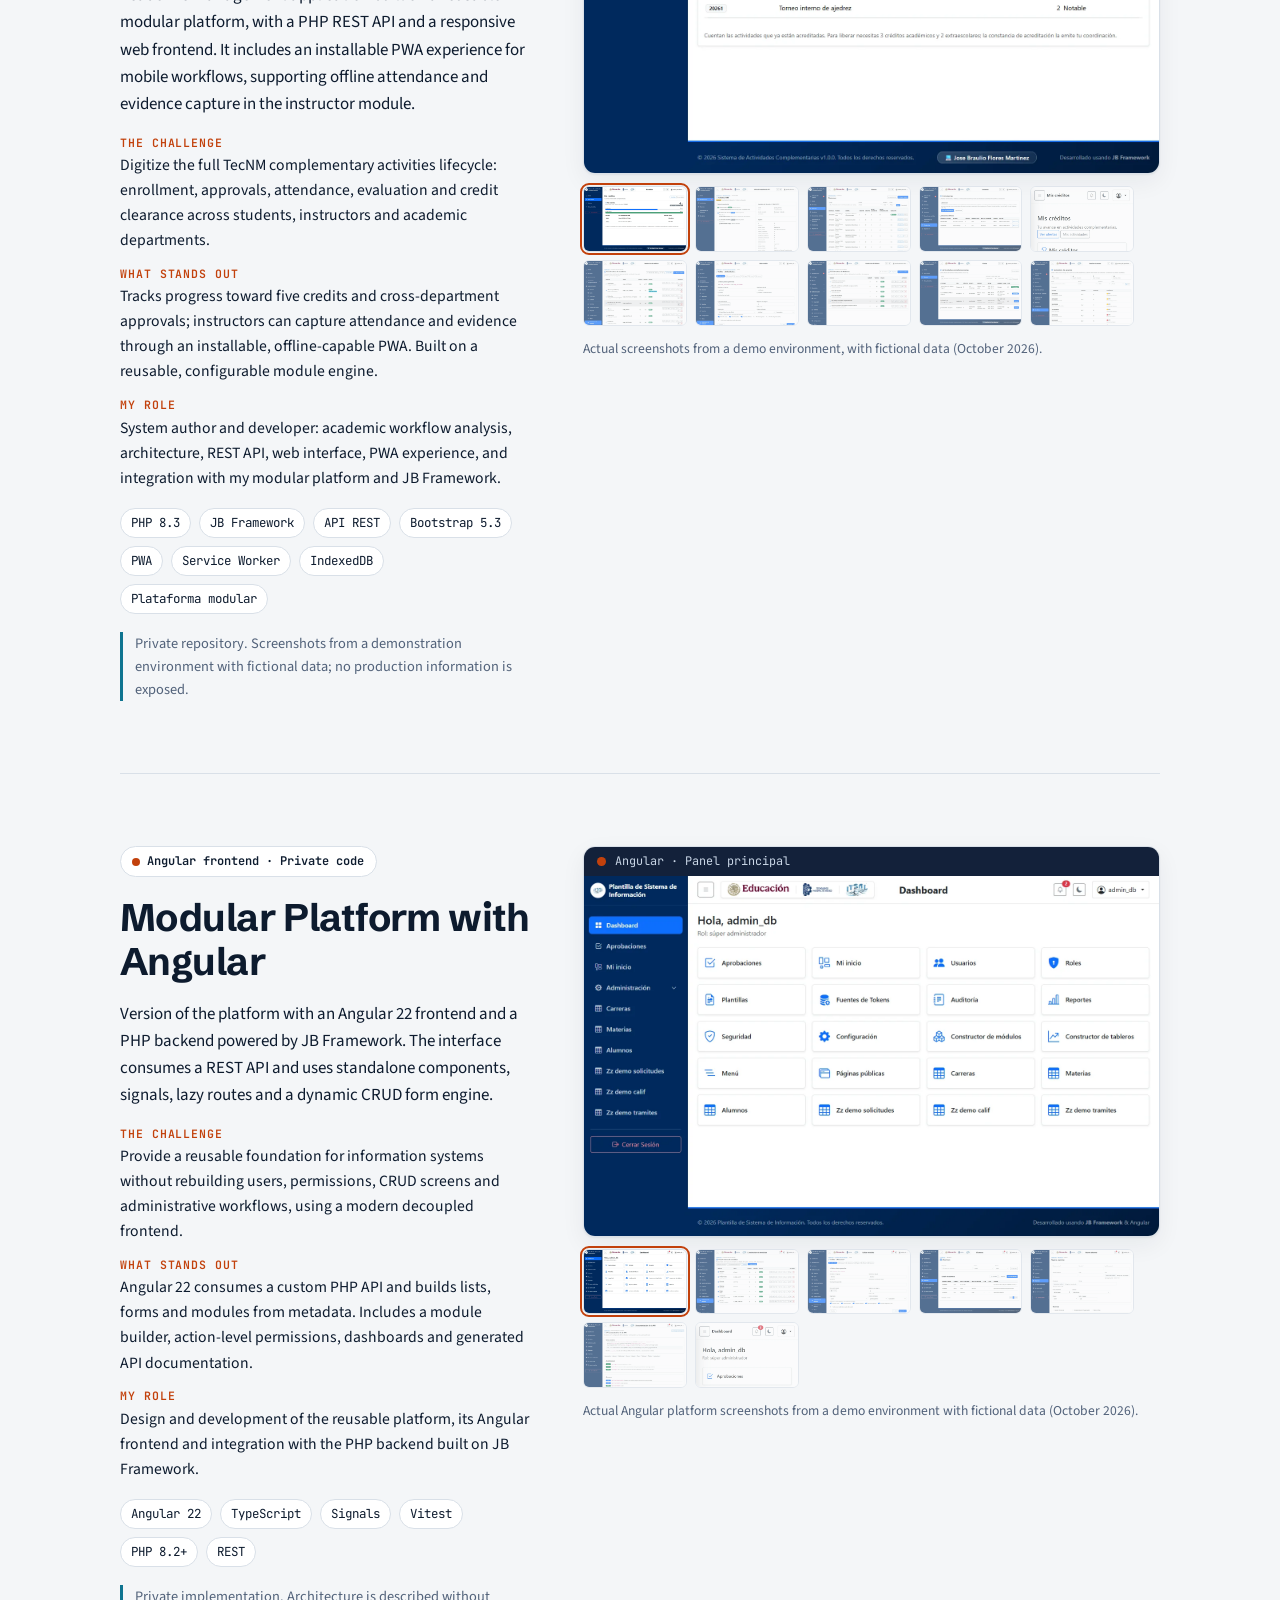
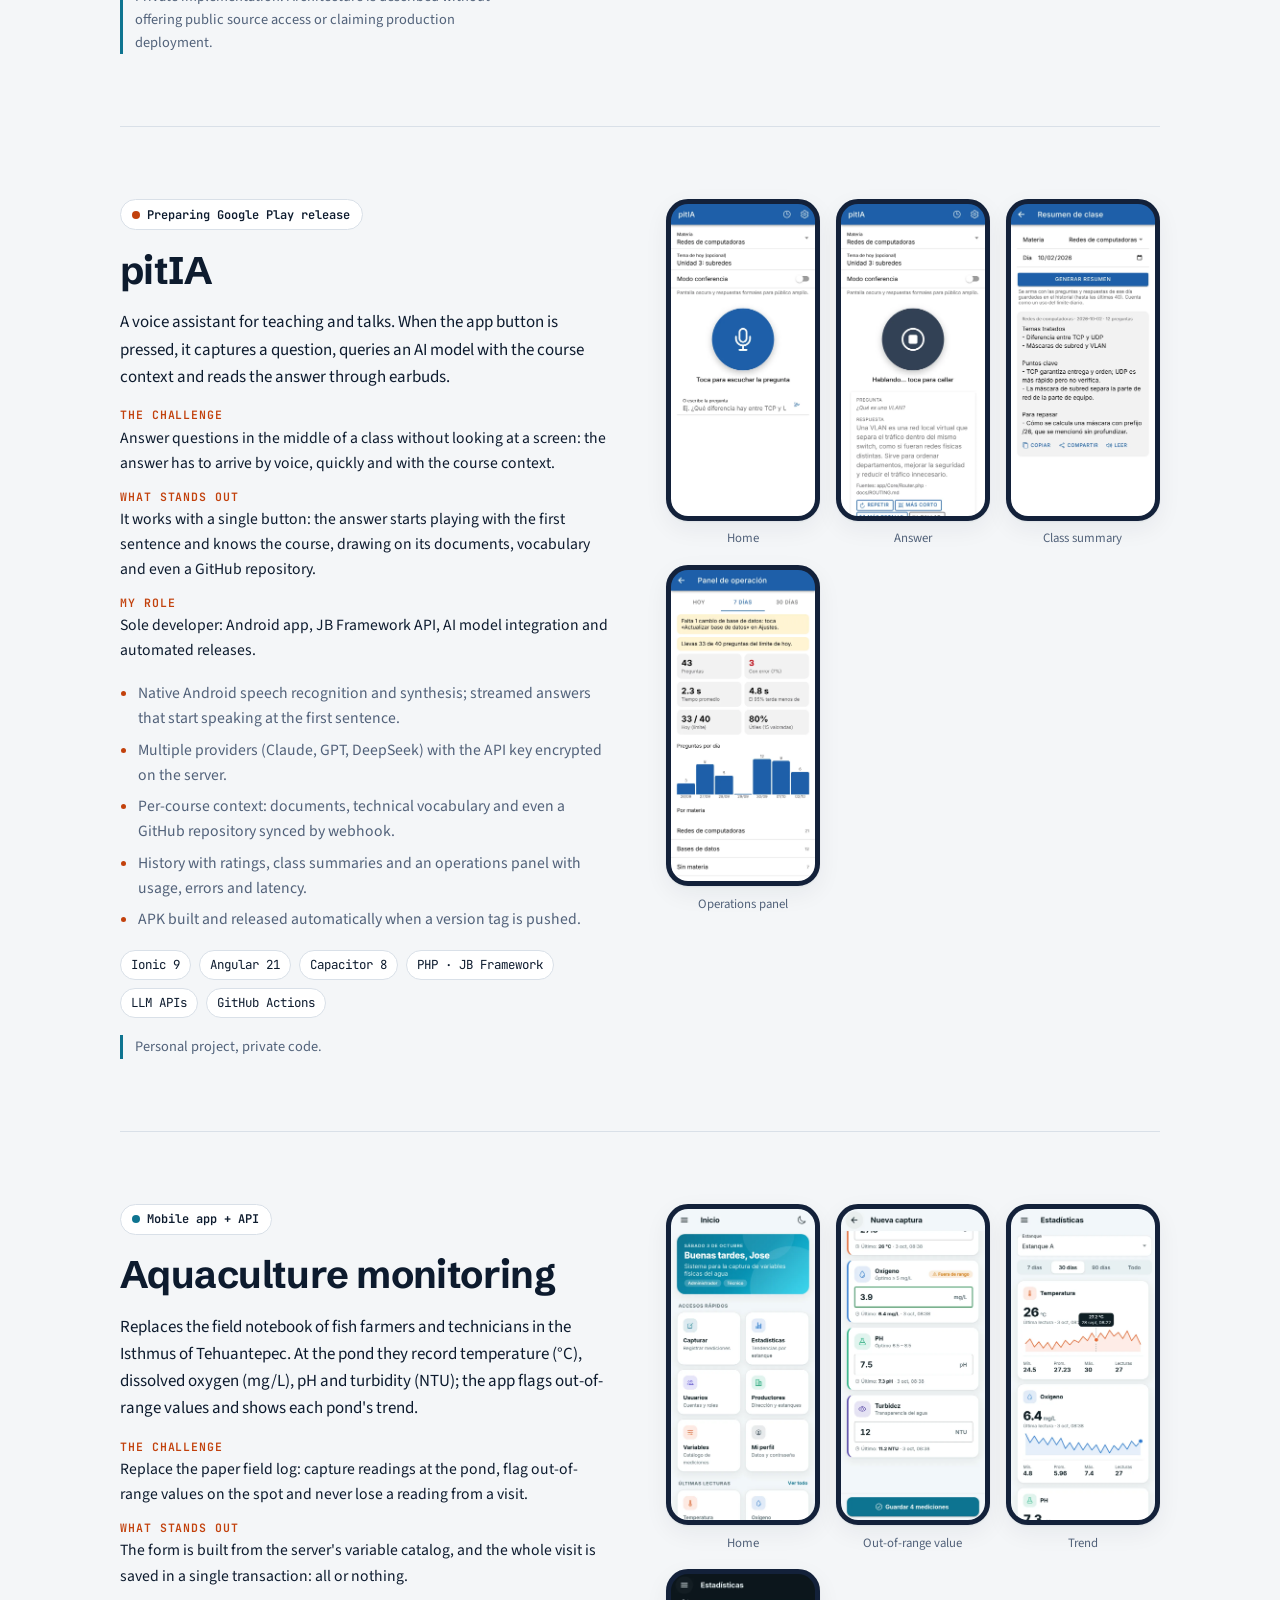
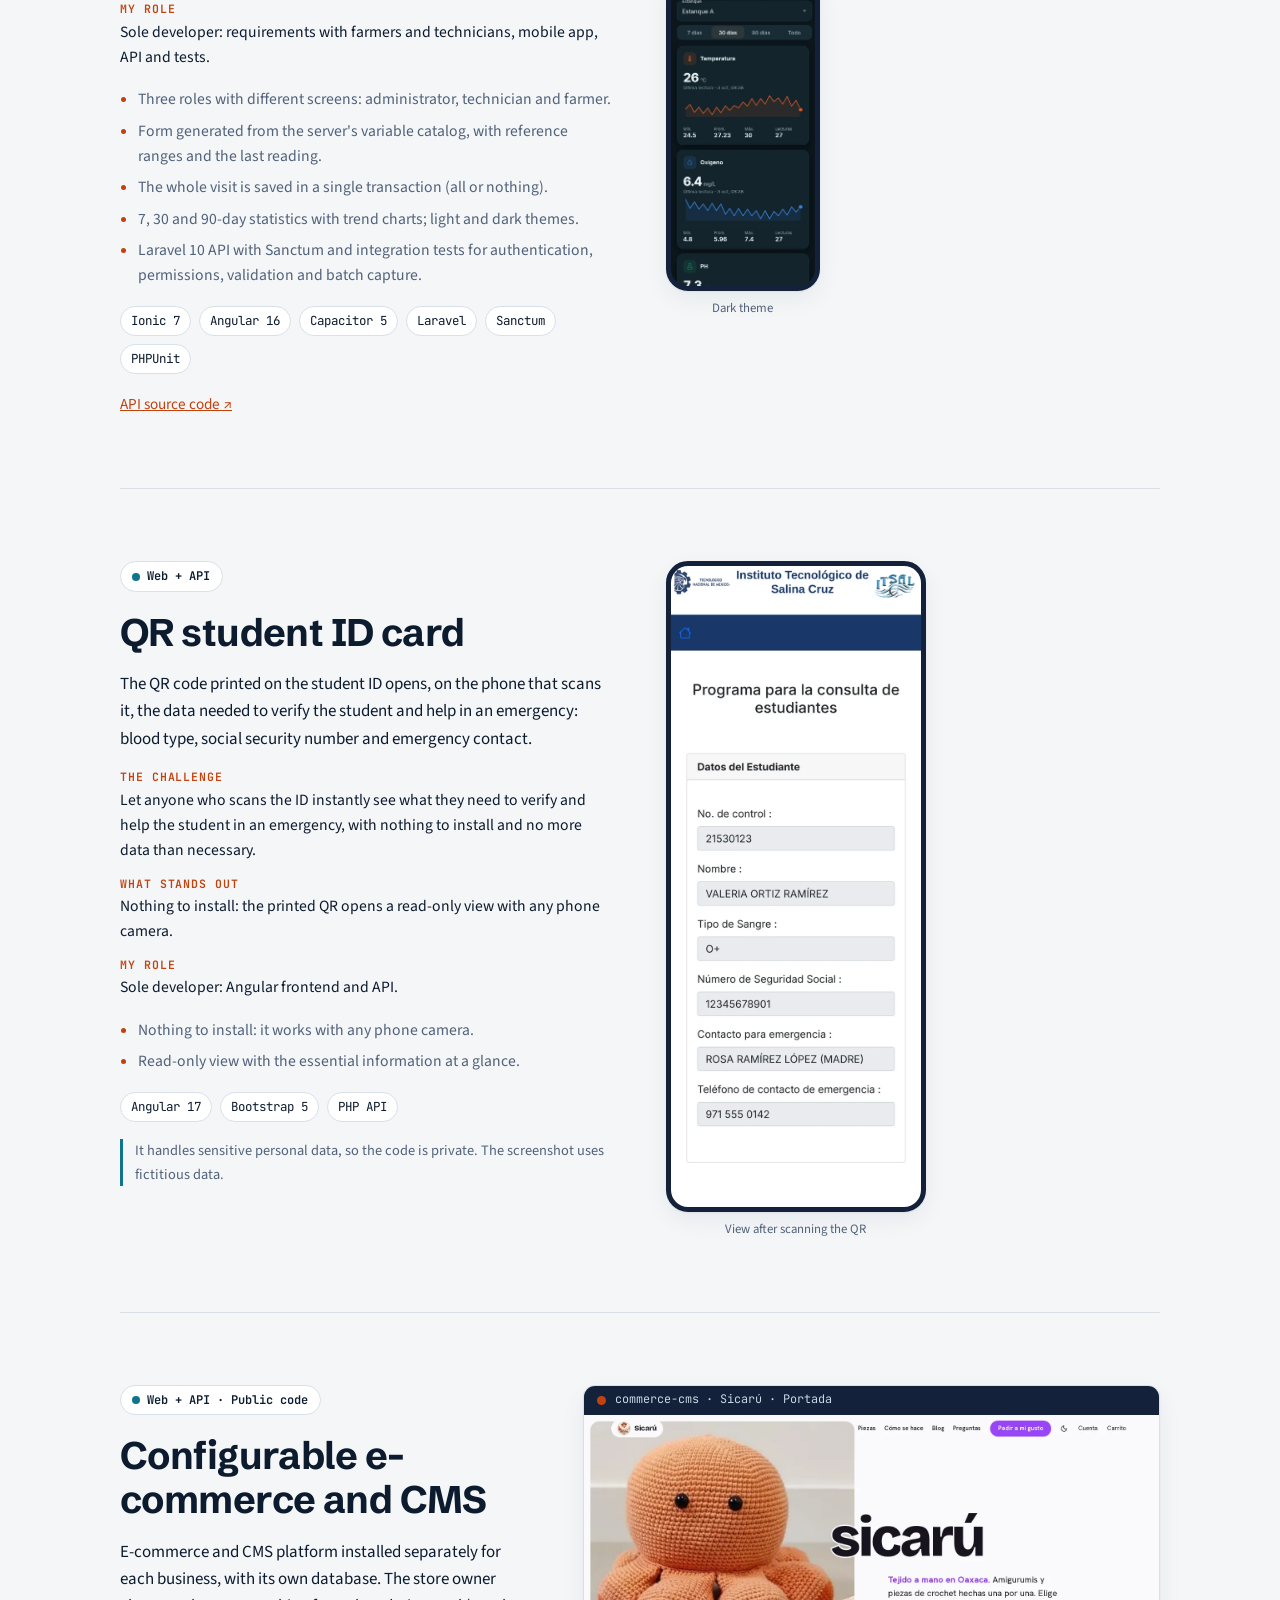
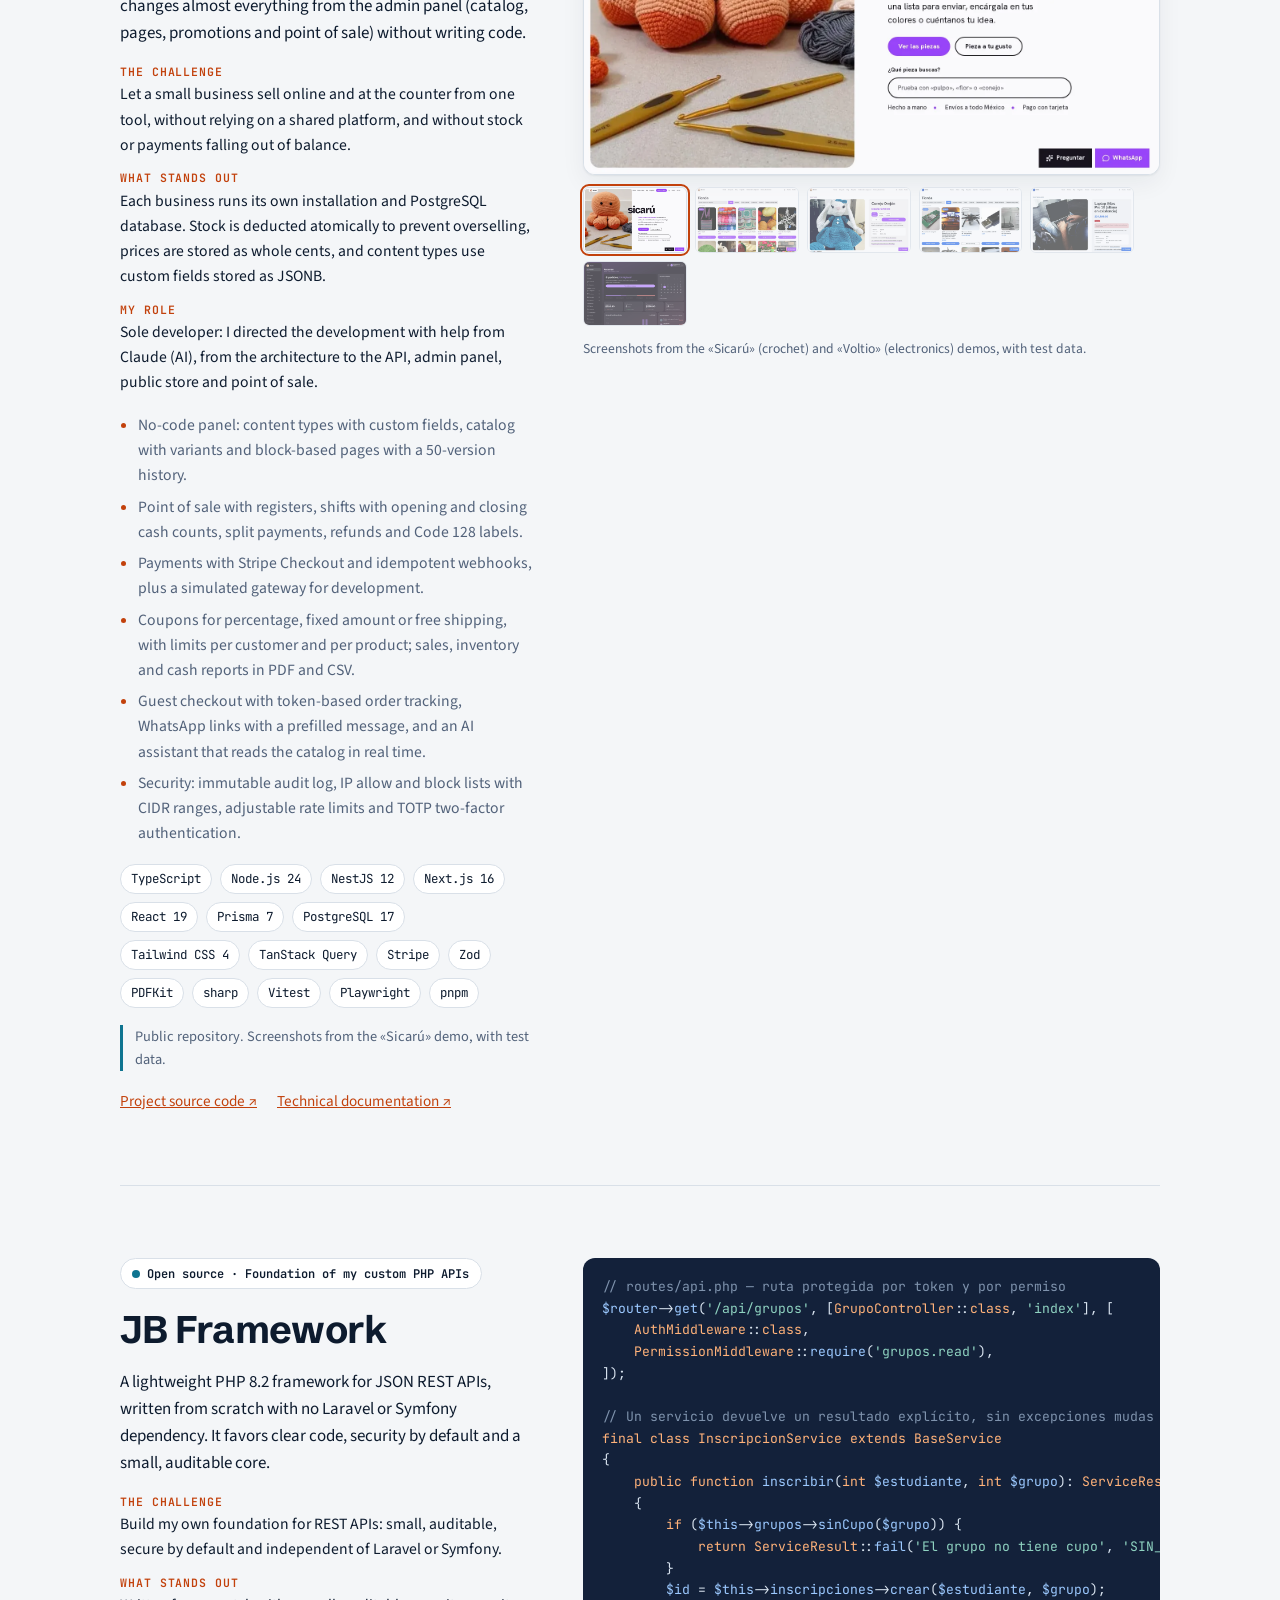
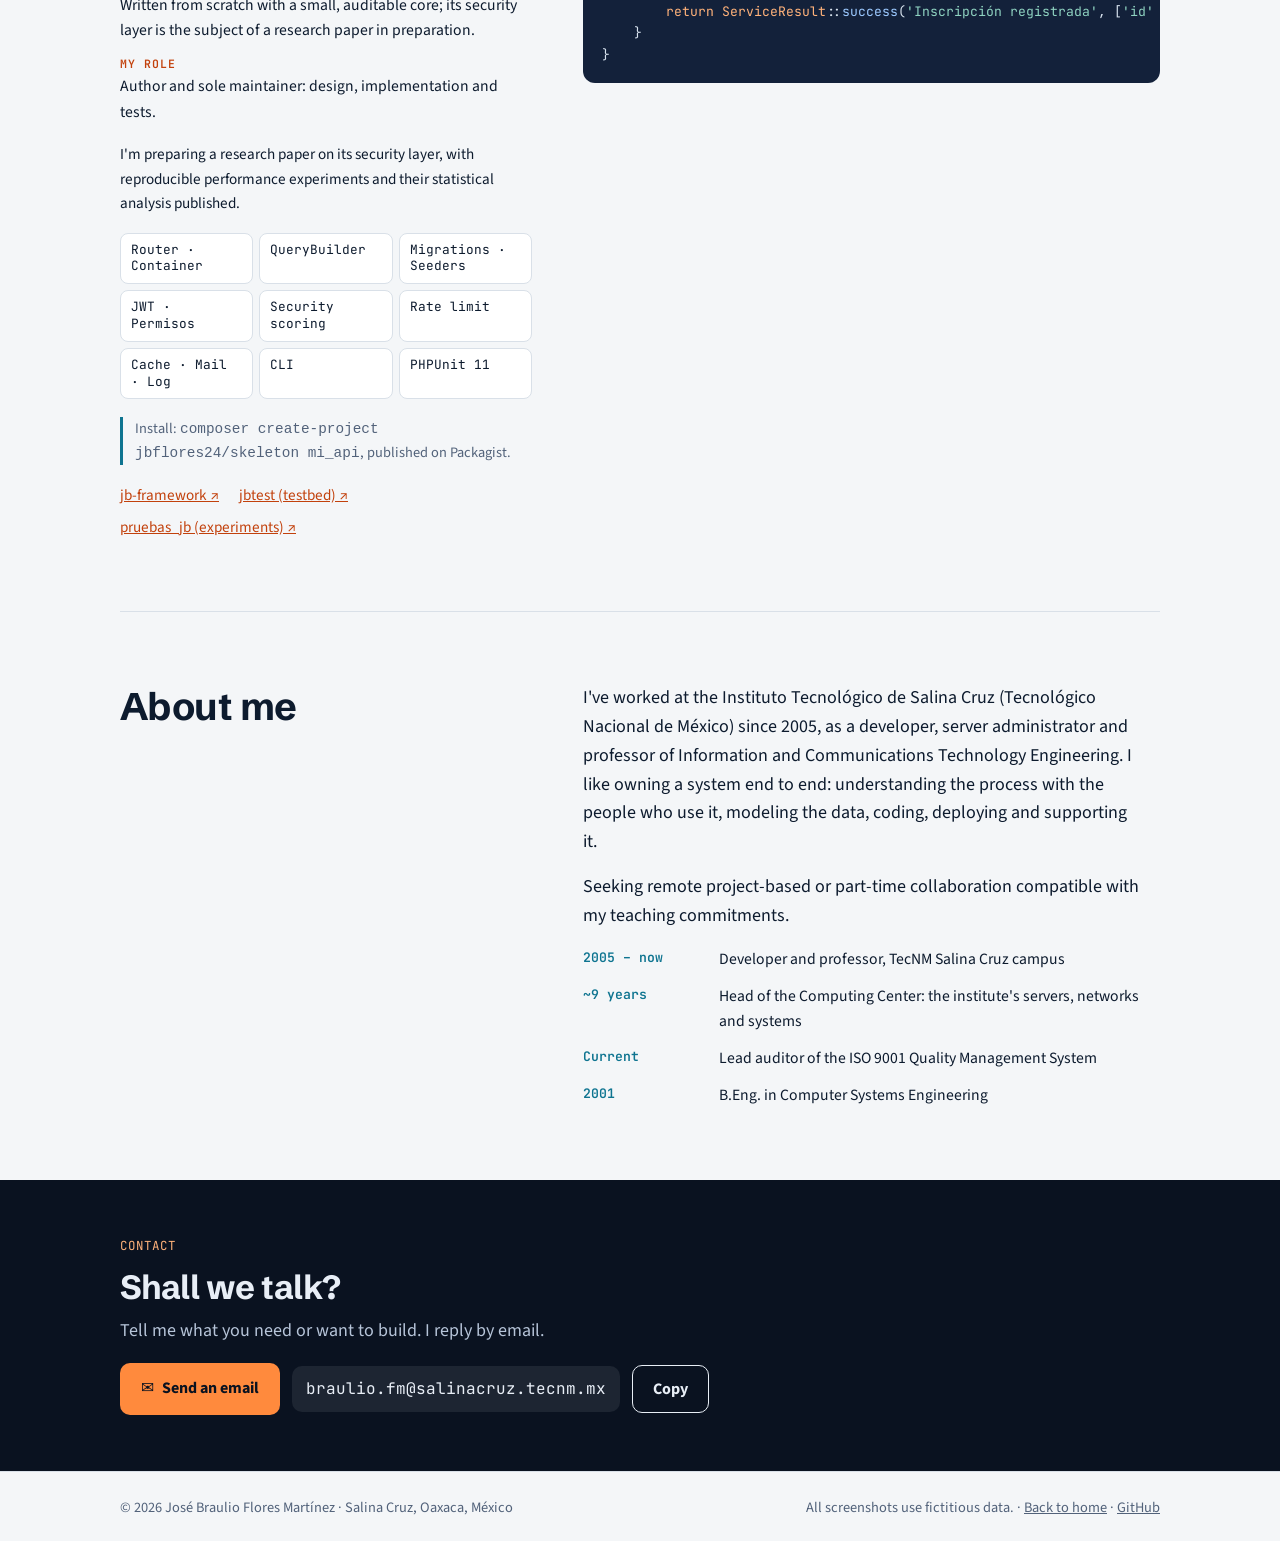
==== commit 08f18262: "feat: mostrar Voltio y ampliar las funciones de commerce-cms en el portafolio - Reemplaza las dos ca" ====
--- a/portafolio/index.html
+++ b/portafolio/index.html
@@ -312,21 +312,21 @@
 </article>
 
 <!-- JB FRAMEWORK -->
-<article class="case" id="commerce-cms"><div class="txt"><span class="status"><span class="es">Web + API · Código público</span><span class="en">Web + API · Public code</span></span><h2><span class="es">Comercio electrónico y CMS configurable</span><span class="en">Configurable e-commerce and CMS</span></h2><p class="summary"><span class="es">Plataforma de comercio electrónico y CMS que se instala por negocio, con su propia base de datos. La persona que administra la tienda cambia casi todo desde el panel de control: catálogo, páginas, promociones y punto de venta, sin escribir código.</span><span class="en">E-commerce and CMS platform installed separately for each business, with its own database. The store owner changes almost everything from the admin panel (catalog, pages, promotions and point of sale) without writing code.</span></p><dl class="brief"><div><dt><span class="es">El reto</span><span class="en">The challenge</span></dt><dd><span class="es">Que un negocio pequeño pueda vender en línea y en mostrador desde una sola herramienta, sin depender de una plataforma compartida y sin que el inventario ni los cobros se descuadren.</span><span class="en">Let a small business sell online and at the counter from one tool, without relying on a shared platform, and without stock or payments falling out of balance.</span></dd></div><div><dt><span class="es">Lo distintivo</span><span class="en">What stands out</span></dt><dd><span class="es">Cada negocio tiene su instalación y su base de datos PostgreSQL. El inventario se descuenta de forma atómica para evitar sobreventas, los precios se guardan en centavos enteros y los tipos de contenido usan campos personalizados en JSONB.</span><span class="en">Each business runs its own installation and PostgreSQL database. Stock is deducted atomically to prevent overselling, prices are stored as whole cents, and content types use custom fields stored as JSONB.</span></dd></div><div><dt><span class="es">Mi rol</span><span class="en">My role</span></dt><dd><span class="es">Único desarrollador: dirigí el desarrollo con ayuda de Claude (IA), desde la arquitectura hasta la API, el panel de administración, la tienda pública y el punto de venta.</span><span class="en">Sole developer: I directed the development with help from Claude (AI), from the architecture to the API, admin panel, public store and point of sale.</span></dd></div></dl><ul class="points"><li><span class="es">Panel de administración sin código: catálogo, páginas por bloques con historial de 50 versiones y reportes en PDF y CSV.</span><span class="en">No-code admin panel: catalog, block-based pages with a 50-version history, and reports in PDF and CSV.</span></li><li><span class="es">Punto de venta con cajas, turnos con arqueo inicial y final, cobros mixtos, reembolsos y etiquetas Code 128.</span><span class="en">Point of sale with registers, shifts with opening and closing cash counts, split payments, refunds and Code 128 labels.</span></li><li><span class="es">Pagos con Stripe Checkout y webhooks idempotentes, con pasarela simulada para desarrollo.</span><span class="en">Payments with Stripe Checkout and idempotent webhooks, plus a simulated gateway for development.</span></li></ul><div class="chips"><span>TypeScript</span><span>Node.js 24</span><span>NestJS 12</span><span>Next.js 16</span><span>React 19</span><span>Prisma 7</span><span>PostgreSQL 17</span><span>Tailwind CSS 4</span><span>TanStack Query</span><span>Stripe</span><span>Zod</span><span>PDFKit</span><span>sharp</span><span>Vitest</span><span>Playwright</span><span>pnpm</span></div><p class="code-note"><span class="es">Repositorio público. Capturas de la demostración «Sicarú», con datos de prueba.</span><span class="en">Public repository. Screenshots from the «Sicarú» demo, with test data.</span></p><div class="links"><a href="https://github.com/jbflores24/commerce-cms" target="_blank" rel="noopener"><span class="es">Código del proyecto</span><span class="en">Project source code</span> ↗</a><a href="https://github.com/jbflores24/commerce-cms/blob/main/docs/README.md" target="_blank" rel="noopener"><span class="es">Documentación técnica</span><span class="en">Technical documentation</span> ↗</a></div></div>
+<article class="case" id="commerce-cms"><div class="txt"><span class="status"><span class="es">Web + API · Código público</span><span class="en">Web + API · Public code</span></span><h2><span class="es">Comercio electrónico y CMS configurable</span><span class="en">Configurable e-commerce and CMS</span></h2><p class="summary"><span class="es">Plataforma de comercio electrónico y CMS que se instala por negocio, con su propia base de datos. La persona que administra la tienda cambia casi todo desde el panel de control: catálogo, páginas, promociones y punto de venta, sin escribir código.</span><span class="en">E-commerce and CMS platform installed separately for each business, with its own database. The store owner changes almost everything from the admin panel (catalog, pages, promotions and point of sale) without writing code.</span></p><dl class="brief"><div><dt><span class="es">El reto</span><span class="en">The challenge</span></dt><dd><span class="es">Que un negocio pequeño pueda vender en línea y en mostrador desde una sola herramienta, sin depender de una plataforma compartida y sin que el inventario ni los cobros se descuadren.</span><span class="en">Let a small business sell online and at the counter from one tool, without relying on a shared platform, and without stock or payments falling out of balance.</span></dd></div><div><dt><span class="es">Lo distintivo</span><span class="en">What stands out</span></dt><dd><span class="es">Cada negocio tiene su instalación y su base de datos PostgreSQL. El inventario se descuenta de forma atómica para evitar sobreventas, los precios se guardan en centavos enteros y los tipos de contenido usan campos personalizados en JSONB.</span><span class="en">Each business runs its own installation and PostgreSQL database. Stock is deducted atomically to prevent overselling, prices are stored as whole cents, and content types use custom fields stored as JSONB.</span></dd></div><div><dt><span class="es">Mi rol</span><span class="en">My role</span></dt><dd><span class="es">Único desarrollador: dirigí el desarrollo con ayuda de Claude (IA), desde la arquitectura hasta la API, el panel de administración, la tienda pública y el punto de venta.</span><span class="en">Sole developer: I directed the development with help from Claude (AI), from the architecture to the API, admin panel, public store and point of sale.</span></dd></div></dl><ul class="points"><li><span class="es">Panel sin código: tipos de contenido con campos propios, catálogo con variantes y páginas por bloques con historial de 50 versiones.</span><span class="en">No-code panel: content types with custom fields, catalog with variants and block-based pages with a 50-version history.</span></li><li><span class="es">Punto de venta con cajas, turnos con arqueo inicial y final, cobros mixtos, reembolsos y etiquetas Code 128.</span><span class="en">Point of sale with registers, shifts with opening and closing cash counts, split payments, refunds and Code 128 labels.</span></li><li><span class="es">Pagos con Stripe Checkout y webhooks idempotentes, con pasarela simulada para desarrollo.</span><span class="en">Payments with Stripe Checkout and idempotent webhooks, plus a simulated gateway for development.</span></li><li><span class="es">Cupones de porcentaje, monto fijo o envío gratis, con límites por cliente y por producto; reportes de ventas, inventario y caja en PDF y CSV.</span><span class="en">Coupons for percentage, fixed amount or free shipping, with limits per customer and per product; sales, inventory and cash reports in PDF and CSV.</span></li><li><span class="es">Compra como invitado con seguimiento por token, enlaces a WhatsApp con mensaje prellenado y un asistente de IA que consulta el catálogo en tiempo real.</span><span class="en">Guest checkout with token-based order tracking, WhatsApp links with a prefilled message, and an AI assistant that reads the catalog in real time.</span></li><li><span class="es">Seguridad: bitácora de auditoría inmutable, listas de IP con rangos CIDR, límites de tasa ajustables y 2FA con TOTP.</span><span class="en">Security: immutable audit log, IP allow and block lists with CIDR ranges, adjustable rate limits and TOTP two-factor authentication.</span></li></ul><div class="chips"><span>TypeScript</span><span>Node.js 24</span><span>NestJS 12</span><span>Next.js 16</span><span>React 19</span><span>Prisma 7</span><span>PostgreSQL 17</span><span>Tailwind CSS 4</span><span>TanStack Query</span><span>Stripe</span><span>Zod</span><span>PDFKit</span><span>sharp</span><span>Vitest</span><span>Playwright</span><span>pnpm</span></div><p class="code-note"><span class="es">Repositorio público. Capturas de la demostración «Sicarú», con datos de prueba.</span><span class="en">Public repository. Screenshots from the «Sicarú» demo, with test data.</span></p><div class="links"><a href="https://github.com/jbflores24/commerce-cms" target="_blank" rel="noopener"><span class="es">Código del proyecto</span><span class="en">Project source code</span> ↗</a><a href="https://github.com/jbflores24/commerce-cms/blob/main/docs/README.md" target="_blank" rel="noopener"><span class="es">Documentación técnica</span><span class="en">Technical documentation</span> ↗</a></div></div>
   <div class="gallery" data-gallery>
     <div class="browser">
-      <div class="urlbar"><i></i><span data-url>commerce-cms · Tienda · Portada</span></div>
-      <img data-main src="img/commerce-cms-tienda-portada.webp" width="1440" height="900" alt="Portada pública de la tienda con buscador, accesos a catálogo y pedidos a medida">
+      <div class="urlbar"><i></i><span data-url>commerce-cms · Sicarú · Portada</span></div>
+      <img data-main src="img/commerce-cms-tienda-portada.webp" width="1440" height="900" alt="Portada pública de la tienda Sicarú con buscador, accesos a catálogo y pedidos a medida">
     </div>
     <div class="thumbs">
-      <button type="button" aria-pressed="true" data-src="img/commerce-cms-tienda-portada.webp" data-path="Tienda · Portada" data-alt="Portada pública de la tienda con buscador, accesos a catálogo y pedidos a medida"><img src="img/commerce-cms-tienda-portada.webp" alt="" loading="lazy"></button>
-      <button type="button" aria-pressed="false" data-src="img/commerce-cms-tienda-catalogo.webp" data-path="Tienda · Catálogo" data-alt="Catálogo con búsqueda, filtro por categoría, aviso de pocas piezas y paginación"><img src="img/commerce-cms-tienda-catalogo.webp" alt="" loading="lazy"></button>
-      <button type="button" aria-pressed="false" data-src="img/commerce-cms-producto.webp" data-path="Tienda · Producto" data-alt="Ficha de producto con variantes de tamaño, precio por variante, cantidad y envío"><img src="img/commerce-cms-producto.webp" alt="" loading="lazy"></button>
-      <button type="button" aria-pressed="false" data-src="img/commerce-cms-landing-madejas.webp" data-path="Constructor · Landing «Madejas»" data-alt="Página de inicio con el estilo Madejas: fotografía grande y accesos a las secciones en bloques de color"><img src="img/commerce-cms-landing-madejas.webp" alt="" loading="lazy"></button>
-      <button type="button" aria-pressed="false" data-src="img/commerce-cms-landing-noche.webp" data-path="Constructor · Landing «Noche»" data-alt="Página de inicio con el estilo Noche: fondo oscuro, fotografía de producto y título grande"><img src="img/commerce-cms-landing-noche.webp" alt="" loading="lazy"></button>
+      <button type="button" aria-pressed="true" data-src="img/commerce-cms-tienda-portada.webp" data-path="Sicarú · Portada" data-alt="Portada pública de la tienda Sicarú con buscador, accesos a catálogo y pedidos a medida"><img src="img/commerce-cms-tienda-portada.webp" alt="" loading="lazy"></button>
+      <button type="button" aria-pressed="false" data-src="img/commerce-cms-tienda-catalogo.webp" data-path="Sicarú · Catálogo" data-alt="Catálogo Sicarú con búsqueda, filtro por categoría, aviso de pocas piezas y paginación"><img src="img/commerce-cms-tienda-catalogo.webp" alt="" loading="lazy"></button>
+      <button type="button" aria-pressed="false" data-src="img/commerce-cms-producto.webp" data-path="Sicarú · Producto" data-alt="Ficha de producto Sicarú con variantes de tamaño, precio por variante, cantidad y envío"><img src="img/commerce-cms-producto.webp" alt="" loading="lazy"></button>
+      <button type="button" aria-pressed="false" data-src="img/commerce-cms-voltio-tienda.webp" data-path="Voltio · Catálogo" data-alt="Catálogo de Voltio, tienda de electrónica, con categorías, existencias bajas y productos por encargo"><img src="img/commerce-cms-voltio-tienda.webp" alt="" loading="lazy"></button>
+      <button type="button" aria-pressed="false" data-src="img/commerce-cms-voltio-producto.webp" data-path="Voltio · Producto" data-alt="Ficha de laptop en Voltio con precio, estado de existencia, garantía y especificaciones"><img src="img/commerce-cms-voltio-producto.webp" alt="" loading="lazy"></button>
       <button type="button" aria-pressed="false" data-src="img/commerce-cms-admin-dashboard.webp" data-path="Admin · Resumen" data-alt="Resumen del día con pedidos por empacar, ventas, ticket promedio, existencias bajas y calendario de ventas"><img src="img/commerce-cms-admin-dashboard.webp" alt="" loading="lazy"></button>
     </div>
-    <p class="caption"><span class="es">Capturas de la demostración «Sicarú», con datos de prueba.</span><span class="en">Screenshots from the «Sicarú» demo, with test data.</span></p>
+    <p class="caption"><span class="es">Capturas de las demostraciones «Sicarú» (crochet) y «Voltio» (electrónica), con datos de prueba.</span><span class="en">Screenshots from the «Sicarú» (crochet) and «Voltio» (electronics) demos, with test data.</span></p>
   </div></article>
 
 <section class="fw" id="jb-framework">
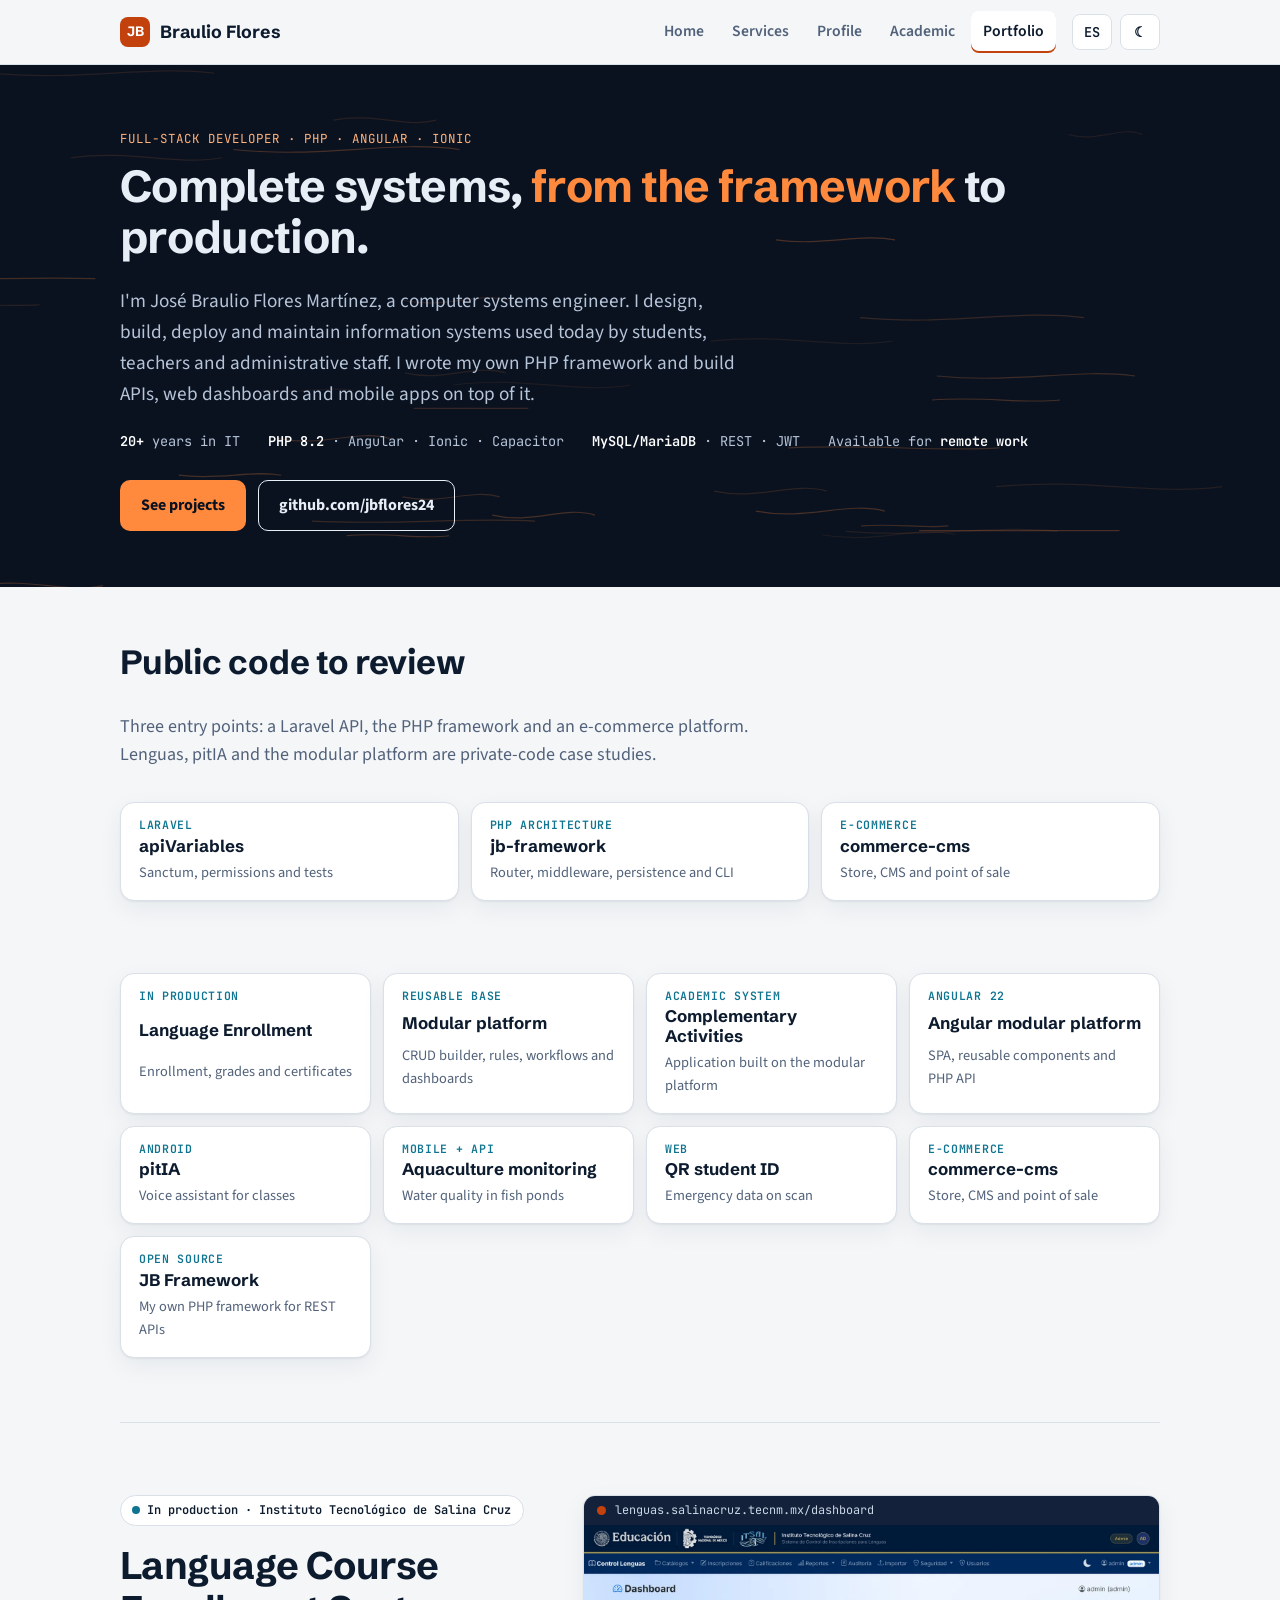
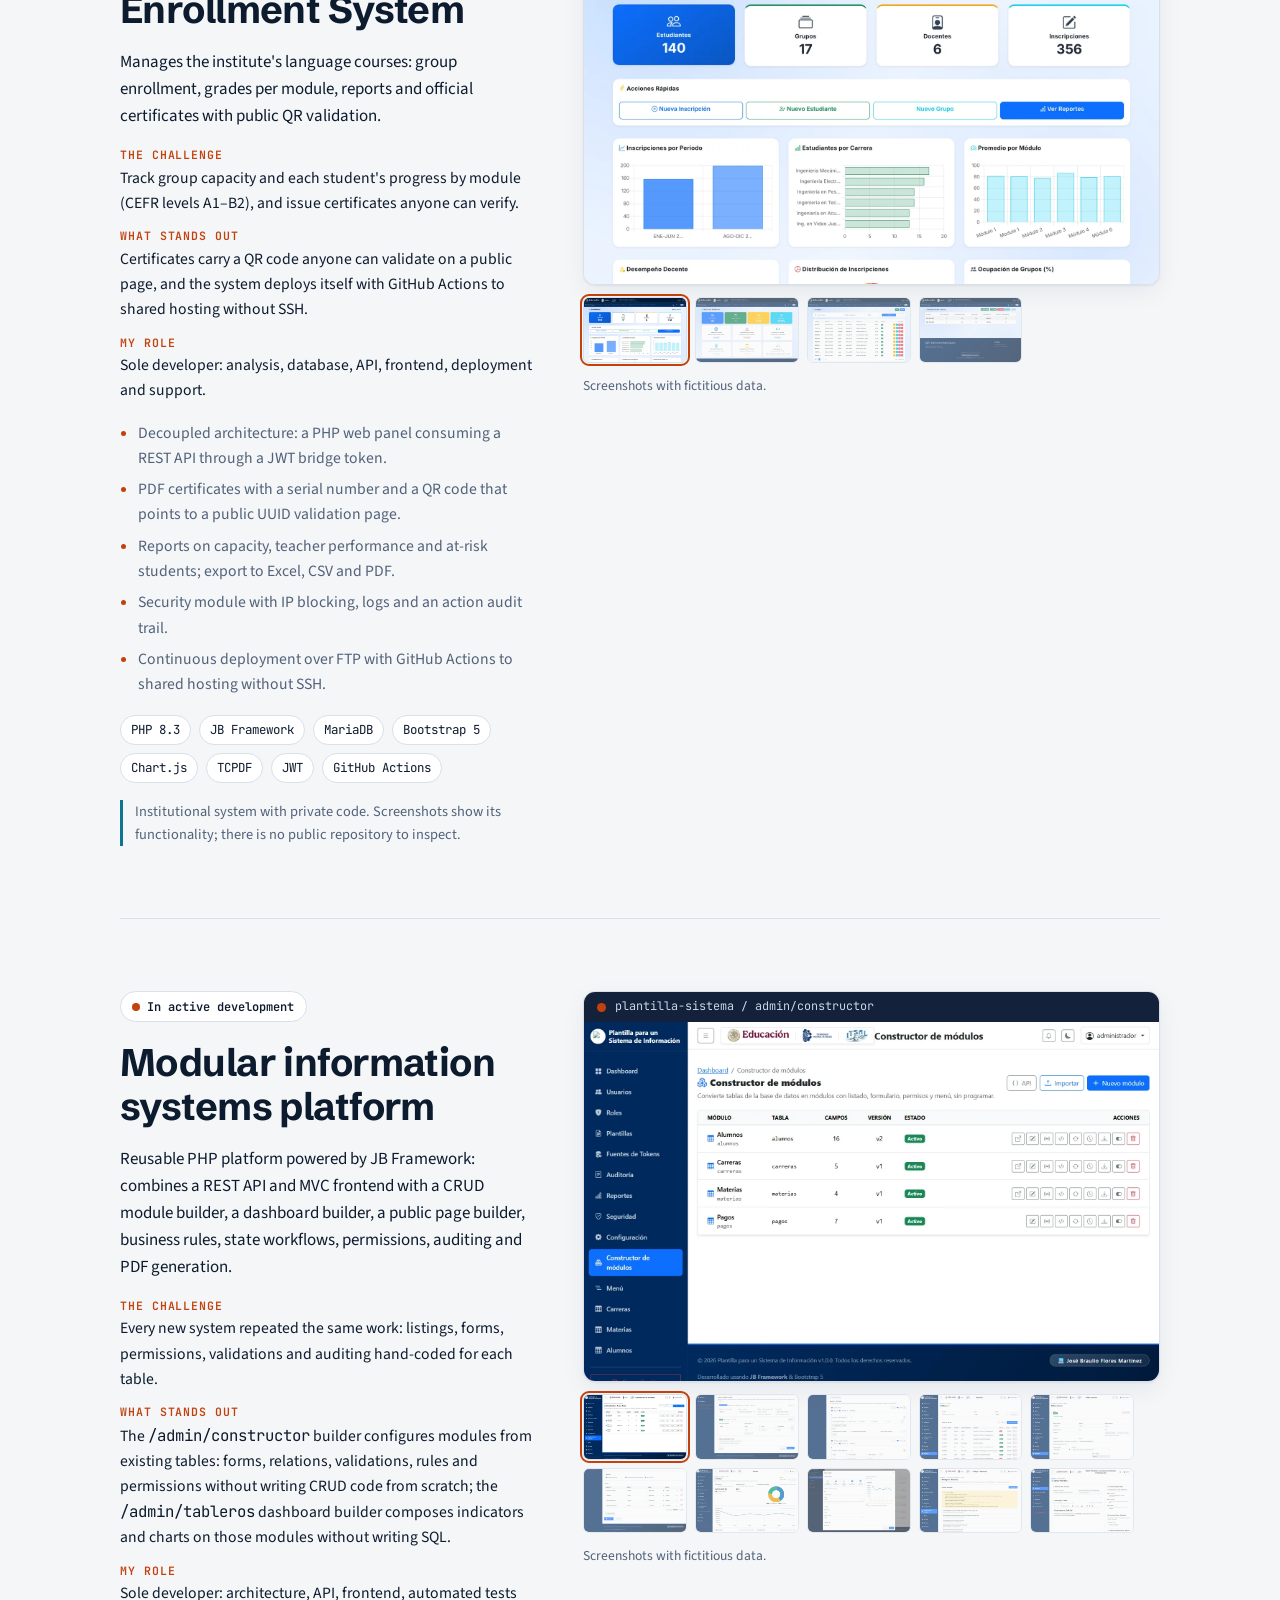
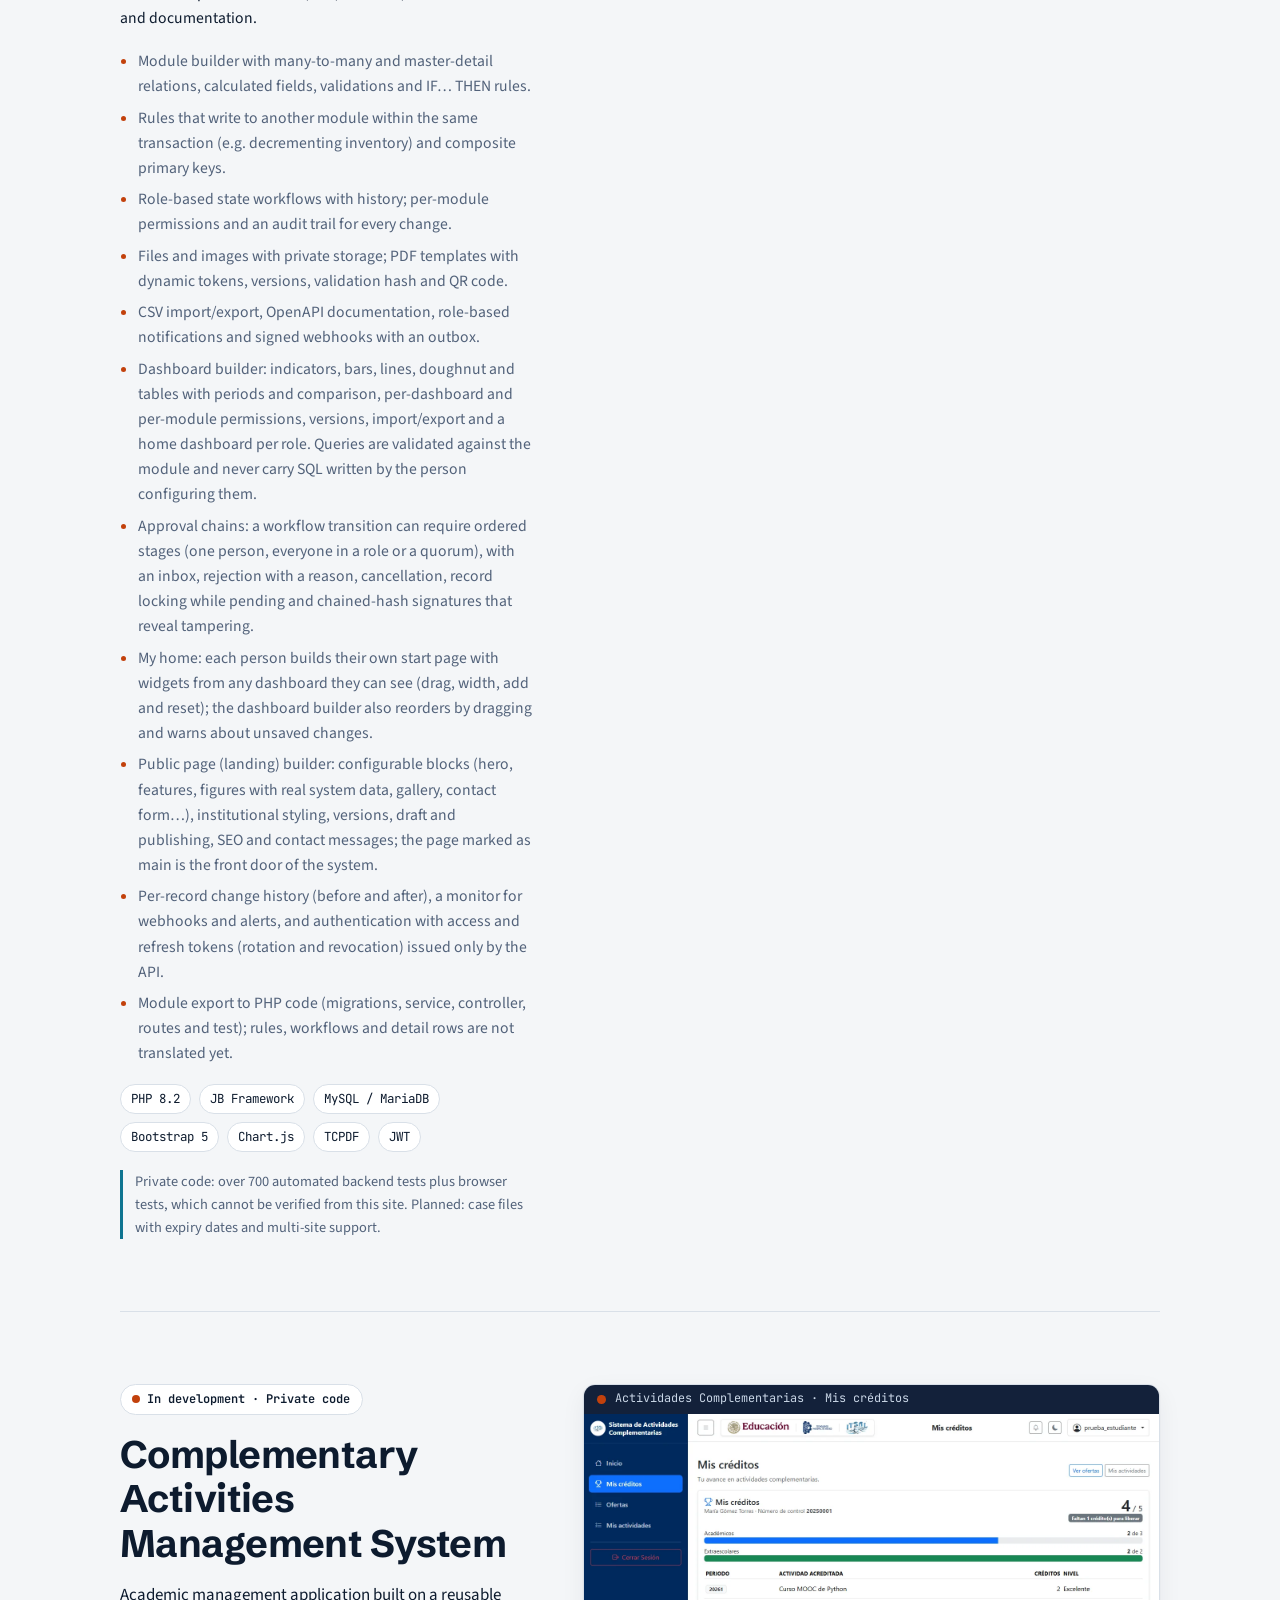
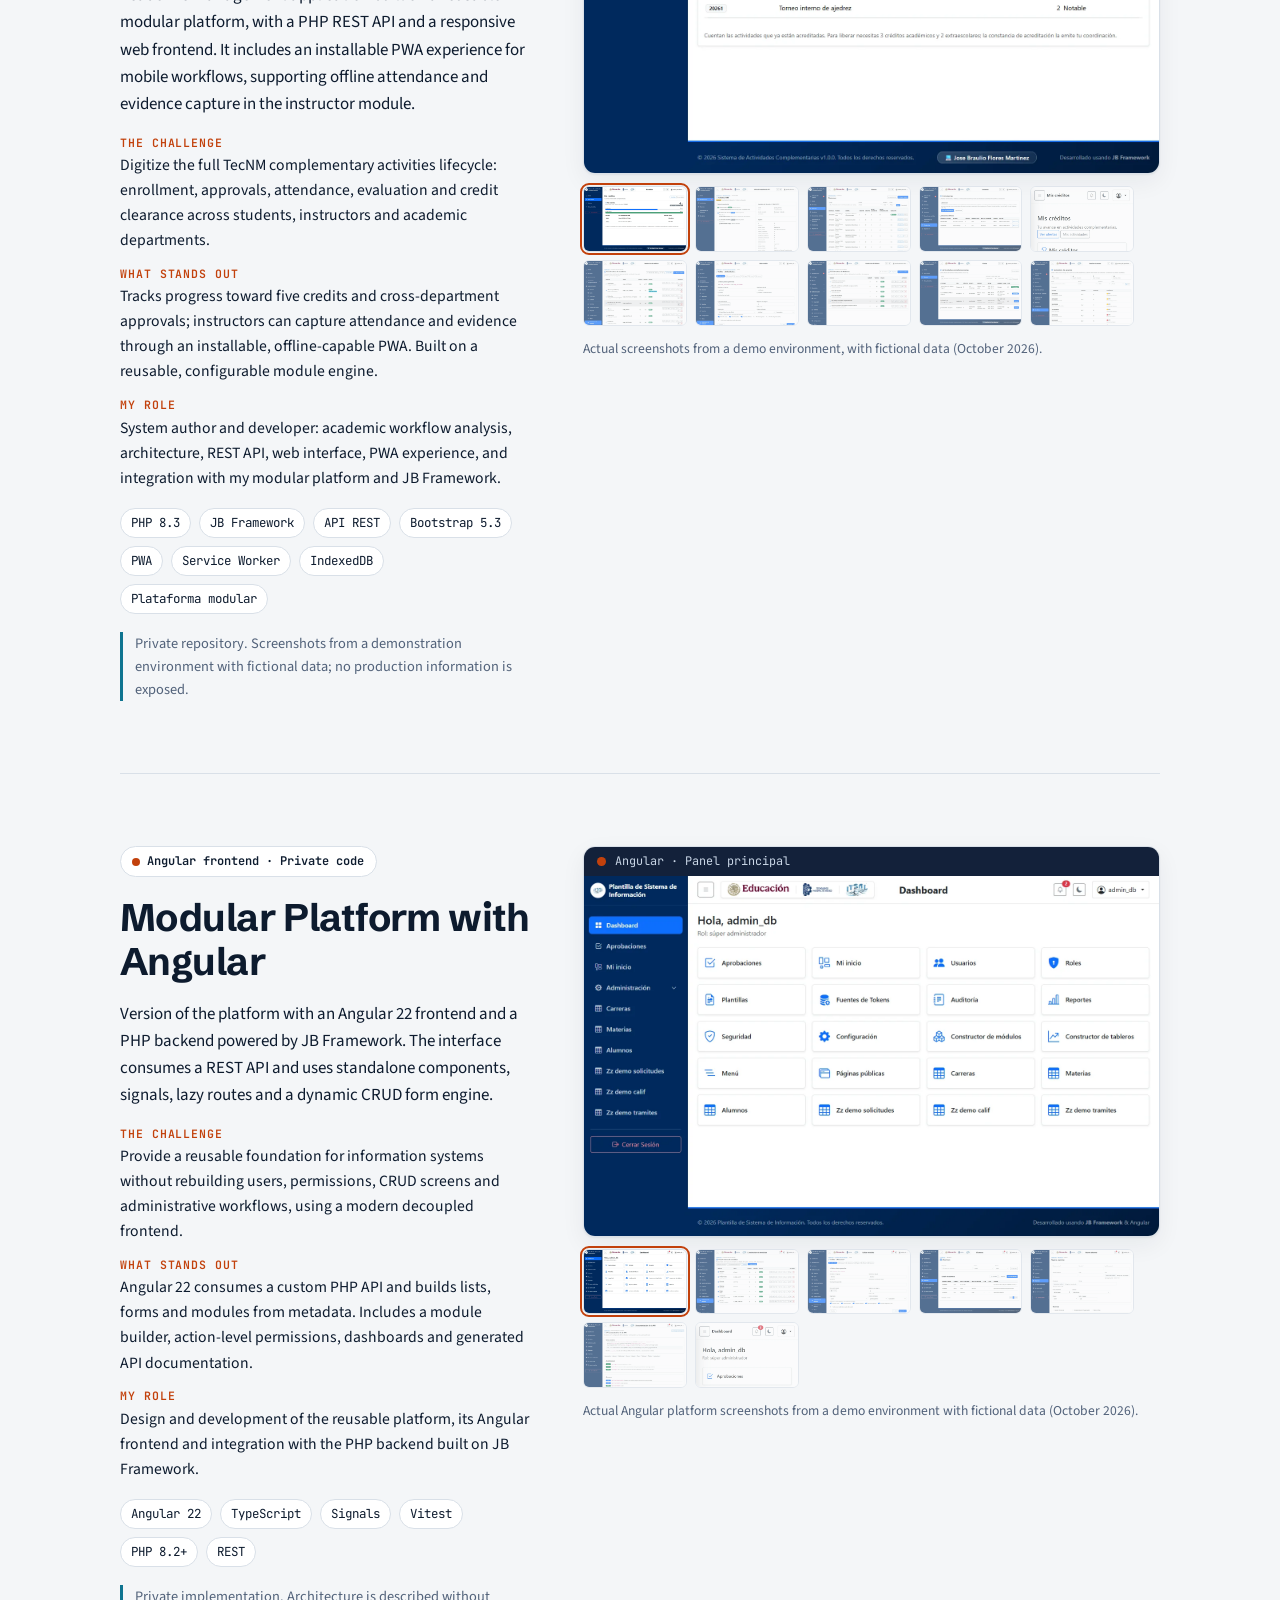
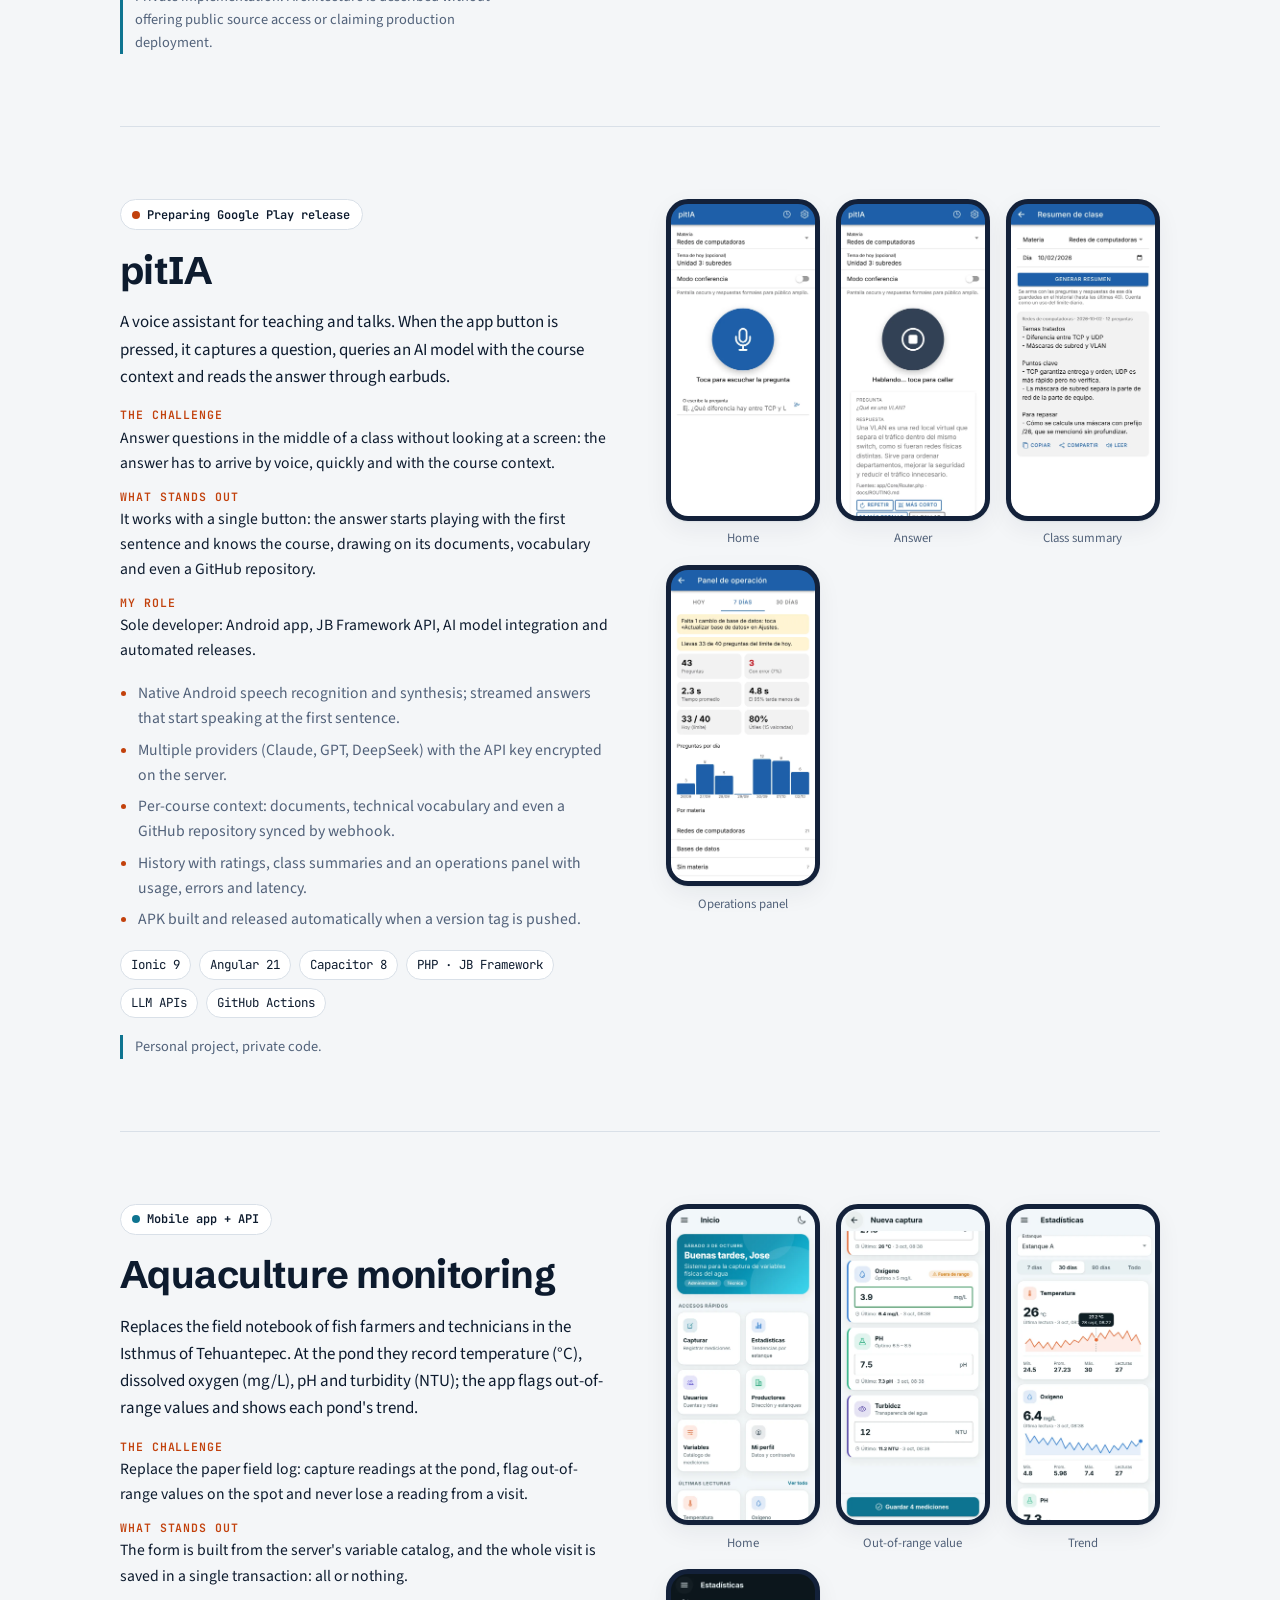
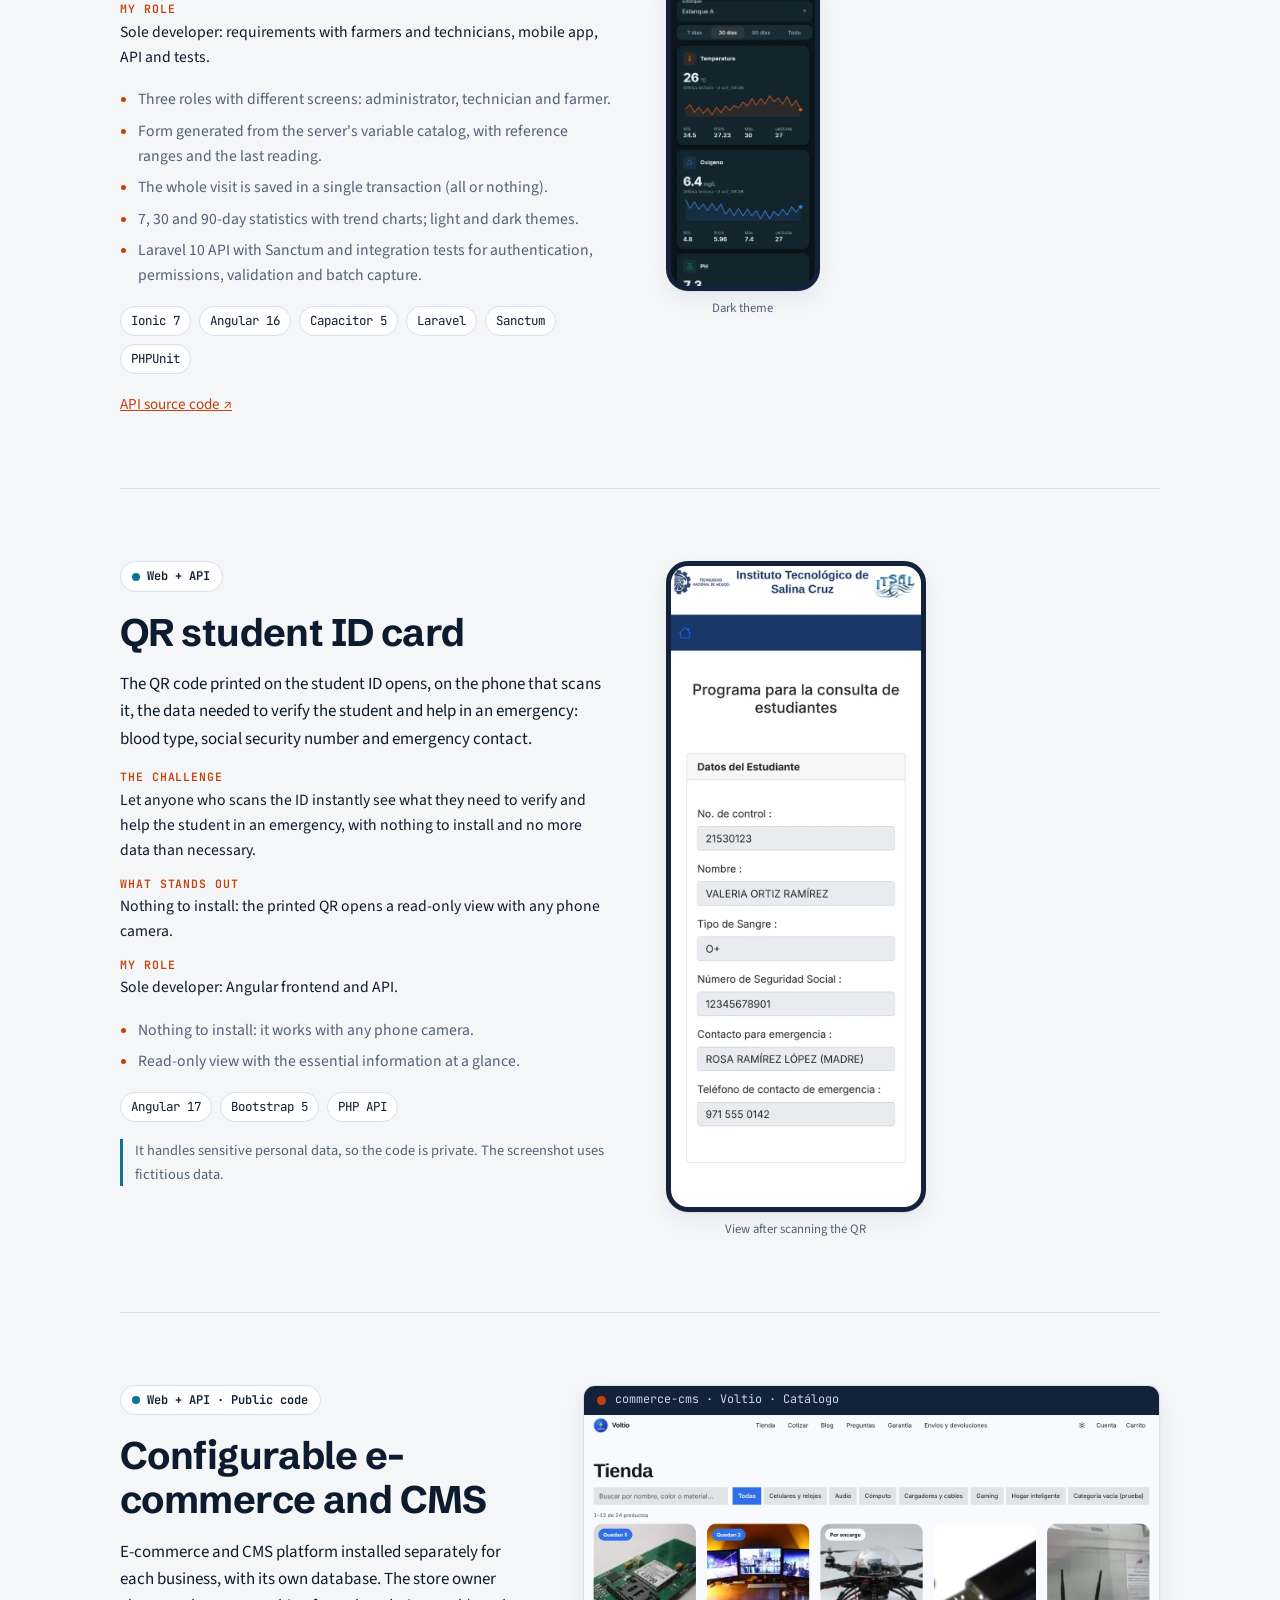
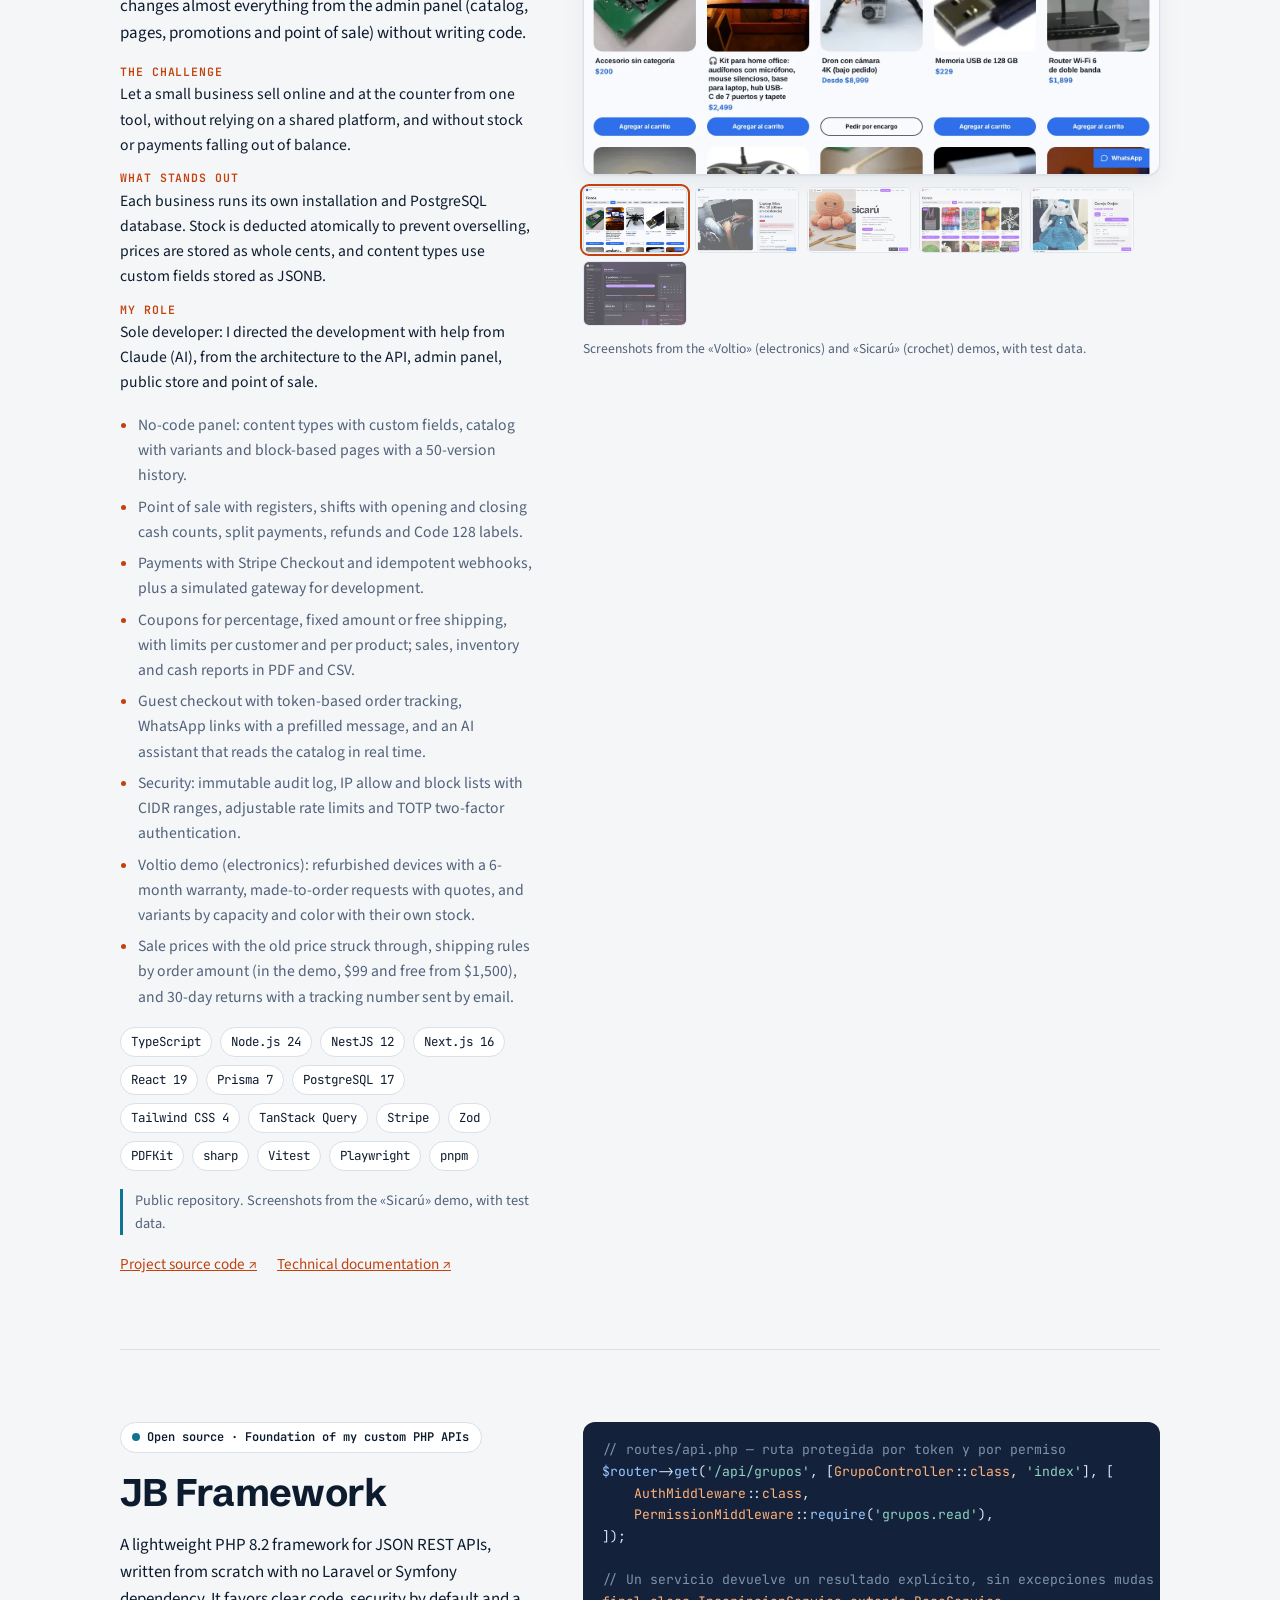
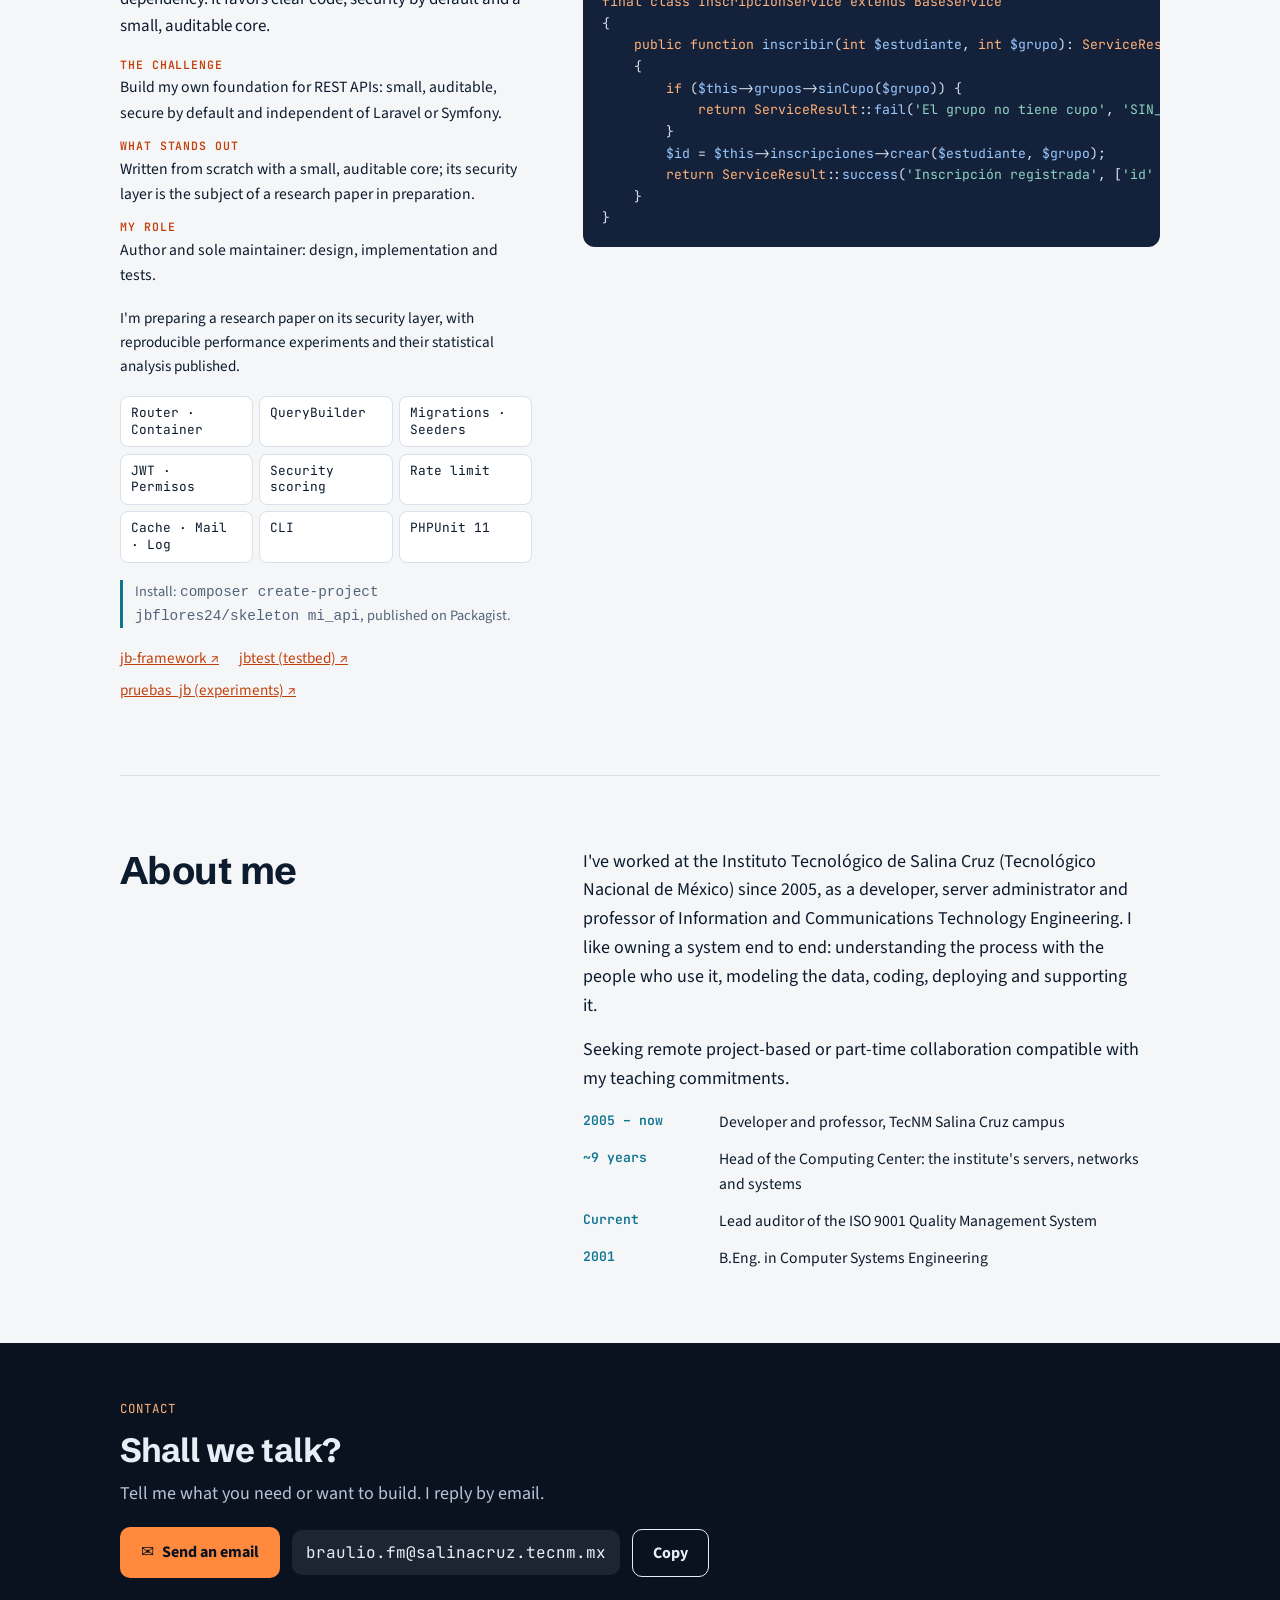
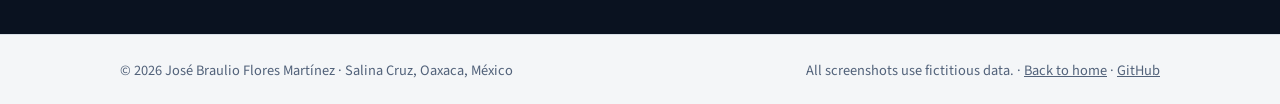
==== commit 6f26a0a7: "feat: agregar funciones de la demo Voltio y poner su galería primero - Agrega dos puntos con funcion" ====
--- a/portafolio/index.html
+++ b/portafolio/index.html
@@ -312,21 +312,21 @@
 </article>
 
 <!-- JB FRAMEWORK -->
-<article class="case" id="commerce-cms"><div class="txt"><span class="status"><span class="es">Web + API · Código público</span><span class="en">Web + API · Public code</span></span><h2><span class="es">Comercio electrónico y CMS configurable</span><span class="en">Configurable e-commerce and CMS</span></h2><p class="summary"><span class="es">Plataforma de comercio electrónico y CMS que se instala por negocio, con su propia base de datos. La persona que administra la tienda cambia casi todo desde el panel de control: catálogo, páginas, promociones y punto de venta, sin escribir código.</span><span class="en">E-commerce and CMS platform installed separately for each business, with its own database. The store owner changes almost everything from the admin panel (catalog, pages, promotions and point of sale) without writing code.</span></p><dl class="brief"><div><dt><span class="es">El reto</span><span class="en">The challenge</span></dt><dd><span class="es">Que un negocio pequeño pueda vender en línea y en mostrador desde una sola herramienta, sin depender de una plataforma compartida y sin que el inventario ni los cobros se descuadren.</span><span class="en">Let a small business sell online and at the counter from one tool, without relying on a shared platform, and without stock or payments falling out of balance.</span></dd></div><div><dt><span class="es">Lo distintivo</span><span class="en">What stands out</span></dt><dd><span class="es">Cada negocio tiene su instalación y su base de datos PostgreSQL. El inventario se descuenta de forma atómica para evitar sobreventas, los precios se guardan en centavos enteros y los tipos de contenido usan campos personalizados en JSONB.</span><span class="en">Each business runs its own installation and PostgreSQL database. Stock is deducted atomically to prevent overselling, prices are stored as whole cents, and content types use custom fields stored as JSONB.</span></dd></div><div><dt><span class="es">Mi rol</span><span class="en">My role</span></dt><dd><span class="es">Único desarrollador: dirigí el desarrollo con ayuda de Claude (IA), desde la arquitectura hasta la API, el panel de administración, la tienda pública y el punto de venta.</span><span class="en">Sole developer: I directed the development with help from Claude (AI), from the architecture to the API, admin panel, public store and point of sale.</span></dd></div></dl><ul class="points"><li><span class="es">Panel sin código: tipos de contenido con campos propios, catálogo con variantes y páginas por bloques con historial de 50 versiones.</span><span class="en">No-code panel: content types with custom fields, catalog with variants and block-based pages with a 50-version history.</span></li><li><span class="es">Punto de venta con cajas, turnos con arqueo inicial y final, cobros mixtos, reembolsos y etiquetas Code 128.</span><span class="en">Point of sale with registers, shifts with opening and closing cash counts, split payments, refunds and Code 128 labels.</span></li><li><span class="es">Pagos con Stripe Checkout y webhooks idempotentes, con pasarela simulada para desarrollo.</span><span class="en">Payments with Stripe Checkout and idempotent webhooks, plus a simulated gateway for development.</span></li><li><span class="es">Cupones de porcentaje, monto fijo o envío gratis, con límites por cliente y por producto; reportes de ventas, inventario y caja en PDF y CSV.</span><span class="en">Coupons for percentage, fixed amount or free shipping, with limits per customer and per product; sales, inventory and cash reports in PDF and CSV.</span></li><li><span class="es">Compra como invitado con seguimiento por token, enlaces a WhatsApp con mensaje prellenado y un asistente de IA que consulta el catálogo en tiempo real.</span><span class="en">Guest checkout with token-based order tracking, WhatsApp links with a prefilled message, and an AI assistant that reads the catalog in real time.</span></li><li><span class="es">Seguridad: bitácora de auditoría inmutable, listas de IP con rangos CIDR, límites de tasa ajustables y 2FA con TOTP.</span><span class="en">Security: immutable audit log, IP allow and block lists with CIDR ranges, adjustable rate limits and TOTP two-factor authentication.</span></li></ul><div class="chips"><span>TypeScript</span><span>Node.js 24</span><span>NestJS 12</span><span>Next.js 16</span><span>React 19</span><span>Prisma 7</span><span>PostgreSQL 17</span><span>Tailwind CSS 4</span><span>TanStack Query</span><span>Stripe</span><span>Zod</span><span>PDFKit</span><span>sharp</span><span>Vitest</span><span>Playwright</span><span>pnpm</span></div><p class="code-note"><span class="es">Repositorio público. Capturas de la demostración «Sicarú», con datos de prueba.</span><span class="en">Public repository. Screenshots from the «Sicarú» demo, with test data.</span></p><div class="links"><a href="https://github.com/jbflores24/commerce-cms" target="_blank" rel="noopener"><span class="es">Código del proyecto</span><span class="en">Project source code</span> ↗</a><a href="https://github.com/jbflores24/commerce-cms/blob/main/docs/README.md" target="_blank" rel="noopener"><span class="es">Documentación técnica</span><span class="en">Technical documentation</span> ↗</a></div></div>
+<article class="case" id="commerce-cms"><div class="txt"><span class="status"><span class="es">Web + API · Código público</span><span class="en">Web + API · Public code</span></span><h2><span class="es">Comercio electrónico y CMS configurable</span><span class="en">Configurable e-commerce and CMS</span></h2><p class="summary"><span class="es">Plataforma de comercio electrónico y CMS que se instala por negocio, con su propia base de datos. La persona que administra la tienda cambia casi todo desde el panel de control: catálogo, páginas, promociones y punto de venta, sin escribir código.</span><span class="en">E-commerce and CMS platform installed separately for each business, with its own database. The store owner changes almost everything from the admin panel (catalog, pages, promotions and point of sale) without writing code.</span></p><dl class="brief"><div><dt><span class="es">El reto</span><span class="en">The challenge</span></dt><dd><span class="es">Que un negocio pequeño pueda vender en línea y en mostrador desde una sola herramienta, sin depender de una plataforma compartida y sin que el inventario ni los cobros se descuadren.</span><span class="en">Let a small business sell online and at the counter from one tool, without relying on a shared platform, and without stock or payments falling out of balance.</span></dd></div><div><dt><span class="es">Lo distintivo</span><span class="en">What stands out</span></dt><dd><span class="es">Cada negocio tiene su instalación y su base de datos PostgreSQL. El inventario se descuenta de forma atómica para evitar sobreventas, los precios se guardan en centavos enteros y los tipos de contenido usan campos personalizados en JSONB.</span><span class="en">Each business runs its own installation and PostgreSQL database. Stock is deducted atomically to prevent overselling, prices are stored as whole cents, and content types use custom fields stored as JSONB.</span></dd></div><div><dt><span class="es">Mi rol</span><span class="en">My role</span></dt><dd><span class="es">Único desarrollador: dirigí el desarrollo con ayuda de Claude (IA), desde la arquitectura hasta la API, el panel de administración, la tienda pública y el punto de venta.</span><span class="en">Sole developer: I directed the development with help from Claude (AI), from the architecture to the API, admin panel, public store and point of sale.</span></dd></div></dl><ul class="points"><li><span class="es">Panel sin código: tipos de contenido con campos propios, catálogo con variantes y páginas por bloques con historial de 50 versiones.</span><span class="en">No-code panel: content types with custom fields, catalog with variants and block-based pages with a 50-version history.</span></li><li><span class="es">Punto de venta con cajas, turnos con arqueo inicial y final, cobros mixtos, reembolsos y etiquetas Code 128.</span><span class="en">Point of sale with registers, shifts with opening and closing cash counts, split payments, refunds and Code 128 labels.</span></li><li><span class="es">Pagos con Stripe Checkout y webhooks idempotentes, con pasarela simulada para desarrollo.</span><span class="en">Payments with Stripe Checkout and idempotent webhooks, plus a simulated gateway for development.</span></li><li><span class="es">Cupones de porcentaje, monto fijo o envío gratis, con límites por cliente y por producto; reportes de ventas, inventario y caja en PDF y CSV.</span><span class="en">Coupons for percentage, fixed amount or free shipping, with limits per customer and per product; sales, inventory and cash reports in PDF and CSV.</span></li><li><span class="es">Compra como invitado con seguimiento por token, enlaces a WhatsApp con mensaje prellenado y un asistente de IA que consulta el catálogo en tiempo real.</span><span class="en">Guest checkout with token-based order tracking, WhatsApp links with a prefilled message, and an AI assistant that reads the catalog in real time.</span></li><li><span class="es">Seguridad: bitácora de auditoría inmutable, listas de IP con rangos CIDR, límites de tasa ajustables y 2FA con TOTP.</span><span class="en">Security: immutable audit log, IP allow and block lists with CIDR ranges, adjustable rate limits and TOTP two-factor authentication.</span></li><li><span class="es">Demo Voltio (electrónica): equipos reacondicionados con 6 meses de garantía, pedidos por encargo con cotización y variantes por capacidad y color con existencias propias.</span><span class="en">Voltio demo (electronics): refurbished devices with a 6-month warranty, made-to-order requests with quotes, and variants by capacity and color with their own stock.</span></li><li><span class="es">Ofertas con precio anterior tachado, reglas de envío por monto (en la demo, $99 y gratis desde $1,500) y devoluciones de 30 días con guía de rastreo por correo.</span><span class="en">Sale prices with the old price struck through, shipping rules by order amount (in the demo, $99 and free from $1,500), and 30-day returns with a tracking number sent by email.</span></li></ul><div class="chips"><span>TypeScript</span><span>Node.js 24</span><span>NestJS 12</span><span>Next.js 16</span><span>React 19</span><span>Prisma 7</span><span>PostgreSQL 17</span><span>Tailwind CSS 4</span><span>TanStack Query</span><span>Stripe</span><span>Zod</span><span>PDFKit</span><span>sharp</span><span>Vitest</span><span>Playwright</span><span>pnpm</span></div><p class="code-note"><span class="es">Repositorio público. Capturas de la demostración «Sicarú», con datos de prueba.</span><span class="en">Public repository. Screenshots from the «Sicarú» demo, with test data.</span></p><div class="links"><a href="https://github.com/jbflores24/commerce-cms" target="_blank" rel="noopener"><span class="es">Código del proyecto</span><span class="en">Project source code</span> ↗</a><a href="https://github.com/jbflores24/commerce-cms/blob/main/docs/README.md" target="_blank" rel="noopener"><span class="es">Documentación técnica</span><span class="en">Technical documentation</span> ↗</a></div></div>
   <div class="gallery" data-gallery>
     <div class="browser">
-      <div class="urlbar"><i></i><span data-url>commerce-cms · Sicarú · Portada</span></div>
-      <img data-main src="img/commerce-cms-tienda-portada.webp" width="1440" height="900" alt="Portada pública de la tienda Sicarú con buscador, accesos a catálogo y pedidos a medida">
+      <div class="urlbar"><i></i><span data-url>commerce-cms · Voltio · Catálogo</span></div>
+      <img data-main src="img/commerce-cms-voltio-tienda.webp" width="1440" height="900" alt="Catálogo de Voltio, tienda de electrónica, con categorías, existencias bajas y productos por encargo">
     </div>
     <div class="thumbs">
-      <button type="button" aria-pressed="true" data-src="img/commerce-cms-tienda-portada.webp" data-path="Sicarú · Portada" data-alt="Portada pública de la tienda Sicarú con buscador, accesos a catálogo y pedidos a medida"><img src="img/commerce-cms-tienda-portada.webp" alt="" loading="lazy"></button>
+      <button type="button" aria-pressed="true" data-src="img/commerce-cms-voltio-tienda.webp" data-path="Voltio · Catálogo" data-alt="Catálogo de Voltio, tienda de electrónica, con categorías, existencias bajas y productos por encargo"><img src="img/commerce-cms-voltio-tienda.webp" alt="" loading="lazy"></button>
+      <button type="button" aria-pressed="false" data-src="img/commerce-cms-voltio-producto.webp" data-path="Voltio · Producto" data-alt="Ficha de laptop en Voltio con precio, estado de existencia, garantía y especificaciones"><img src="img/commerce-cms-voltio-producto.webp" alt="" loading="lazy"></button>
+      <button type="button" aria-pressed="false" data-src="img/commerce-cms-tienda-portada.webp" data-path="Sicarú · Portada" data-alt="Portada pública de la tienda Sicarú con buscador, accesos a catálogo y pedidos a medida"><img src="img/commerce-cms-tienda-portada.webp" alt="" loading="lazy"></button>
       <button type="button" aria-pressed="false" data-src="img/commerce-cms-tienda-catalogo.webp" data-path="Sicarú · Catálogo" data-alt="Catálogo Sicarú con búsqueda, filtro por categoría, aviso de pocas piezas y paginación"><img src="img/commerce-cms-tienda-catalogo.webp" alt="" loading="lazy"></button>
       <button type="button" aria-pressed="false" data-src="img/commerce-cms-producto.webp" data-path="Sicarú · Producto" data-alt="Ficha de producto Sicarú con variantes de tamaño, precio por variante, cantidad y envío"><img src="img/commerce-cms-producto.webp" alt="" loading="lazy"></button>
-      <button type="button" aria-pressed="false" data-src="img/commerce-cms-voltio-tienda.webp" data-path="Voltio · Catálogo" data-alt="Catálogo de Voltio, tienda de electrónica, con categorías, existencias bajas y productos por encargo"><img src="img/commerce-cms-voltio-tienda.webp" alt="" loading="lazy"></button>
-      <button type="button" aria-pressed="false" data-src="img/commerce-cms-voltio-producto.webp" data-path="Voltio · Producto" data-alt="Ficha de laptop en Voltio con precio, estado de existencia, garantía y especificaciones"><img src="img/commerce-cms-voltio-producto.webp" alt="" loading="lazy"></button>
       <button type="button" aria-pressed="false" data-src="img/commerce-cms-admin-dashboard.webp" data-path="Admin · Resumen" data-alt="Resumen del día con pedidos por empacar, ventas, ticket promedio, existencias bajas y calendario de ventas"><img src="img/commerce-cms-admin-dashboard.webp" alt="" loading="lazy"></button>
     </div>
-    <p class="caption"><span class="es">Capturas de las demostraciones «Sicarú» (crochet) y «Voltio» (electrónica), con datos de prueba.</span><span class="en">Screenshots from the «Sicarú» (crochet) and «Voltio» (electronics) demos, with test data.</span></p>
+    <p class="caption"><span class="es">Capturas de las demostraciones «Voltio» (electrónica) y «Sicarú» (crochet), con datos de prueba.</span><span class="en">Screenshots from the «Voltio» (electronics) and «Sicarú» (crochet) demos, with test data.</span></p>
   </div></article>
 
 <section class="fw" id="jb-framework">
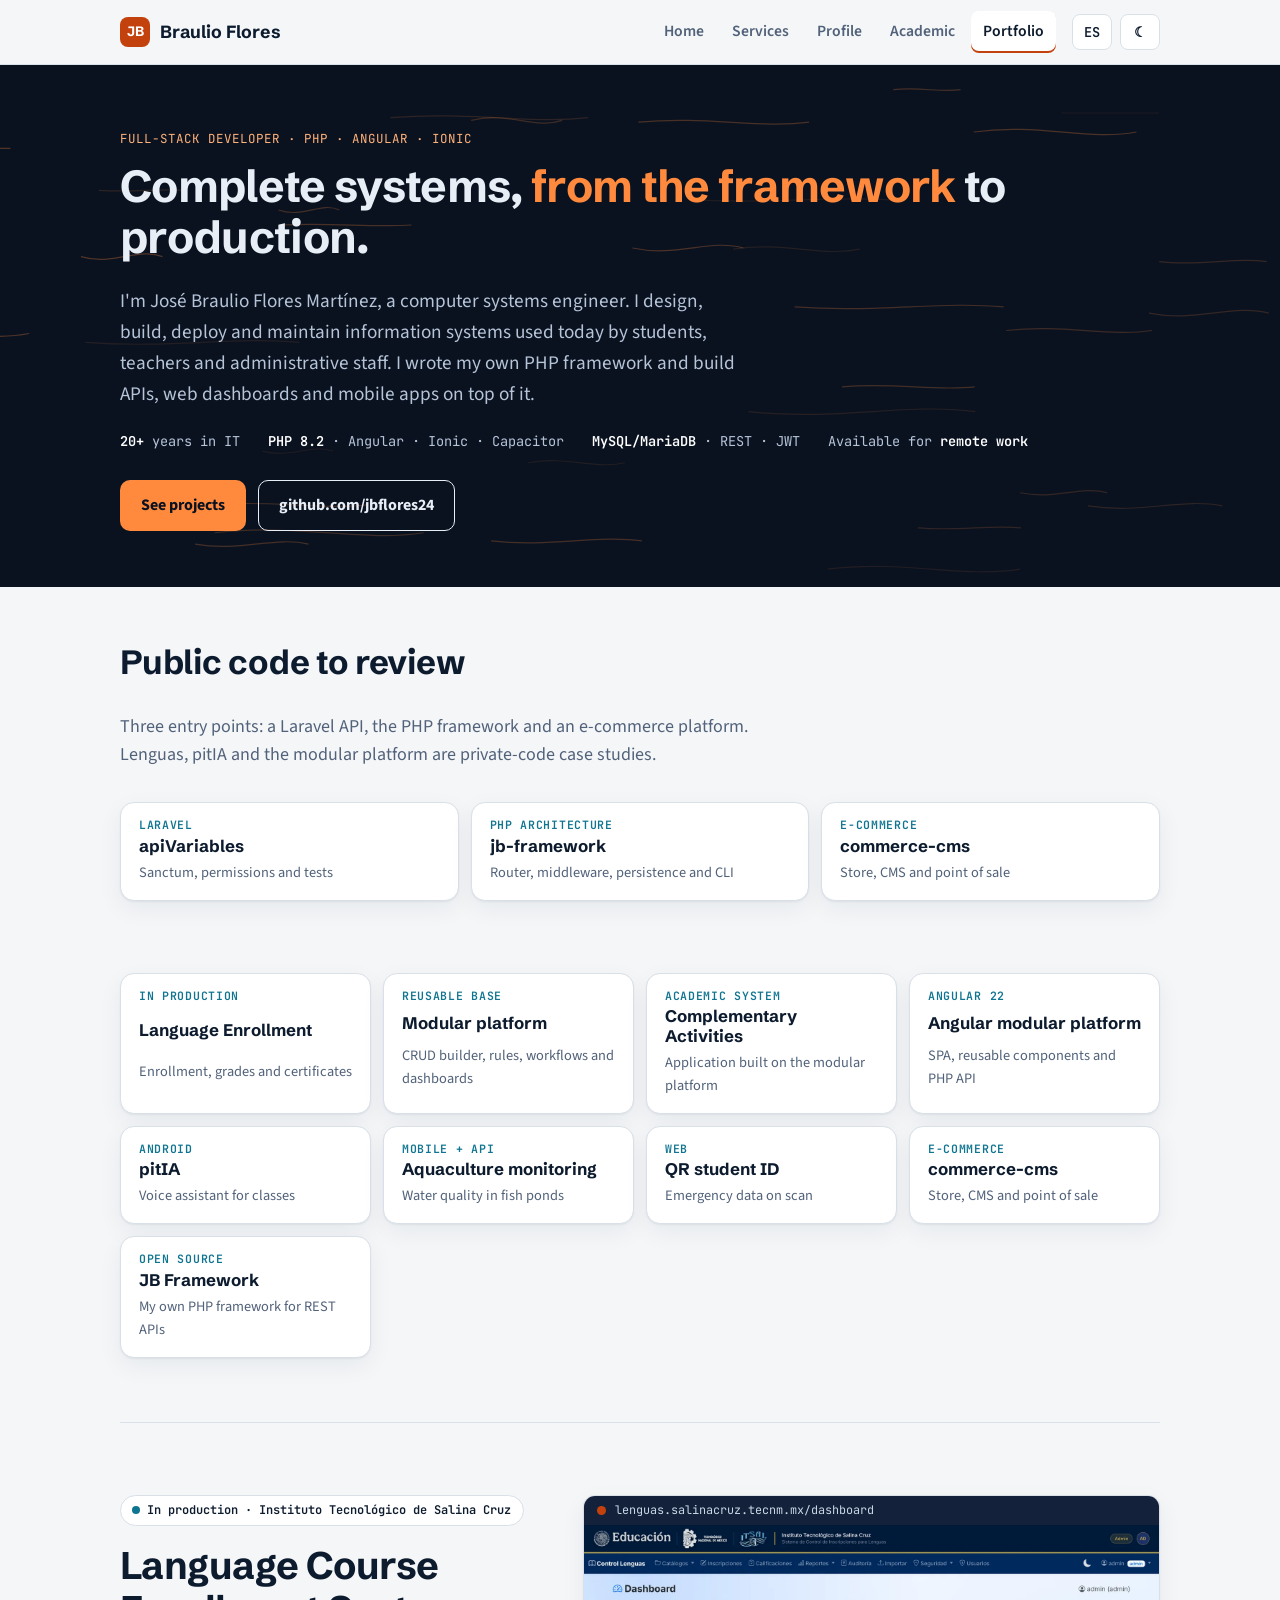
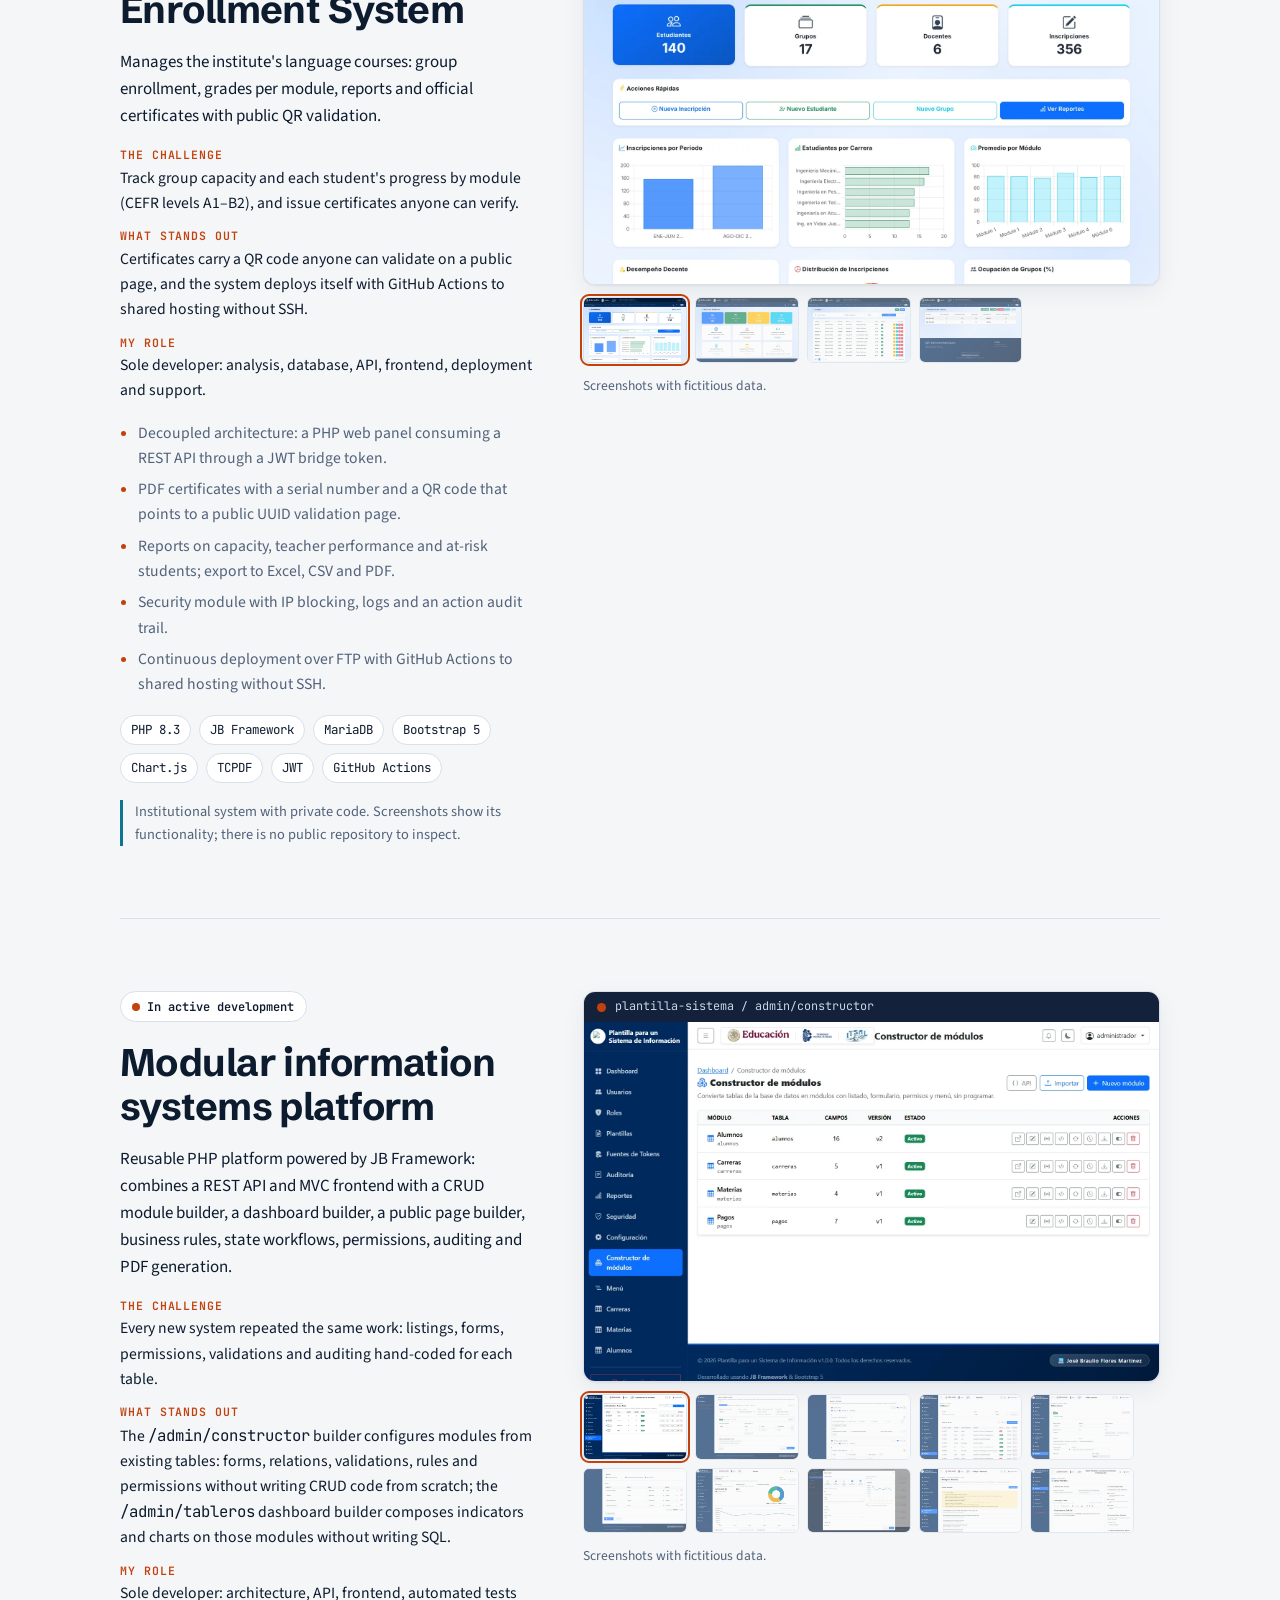
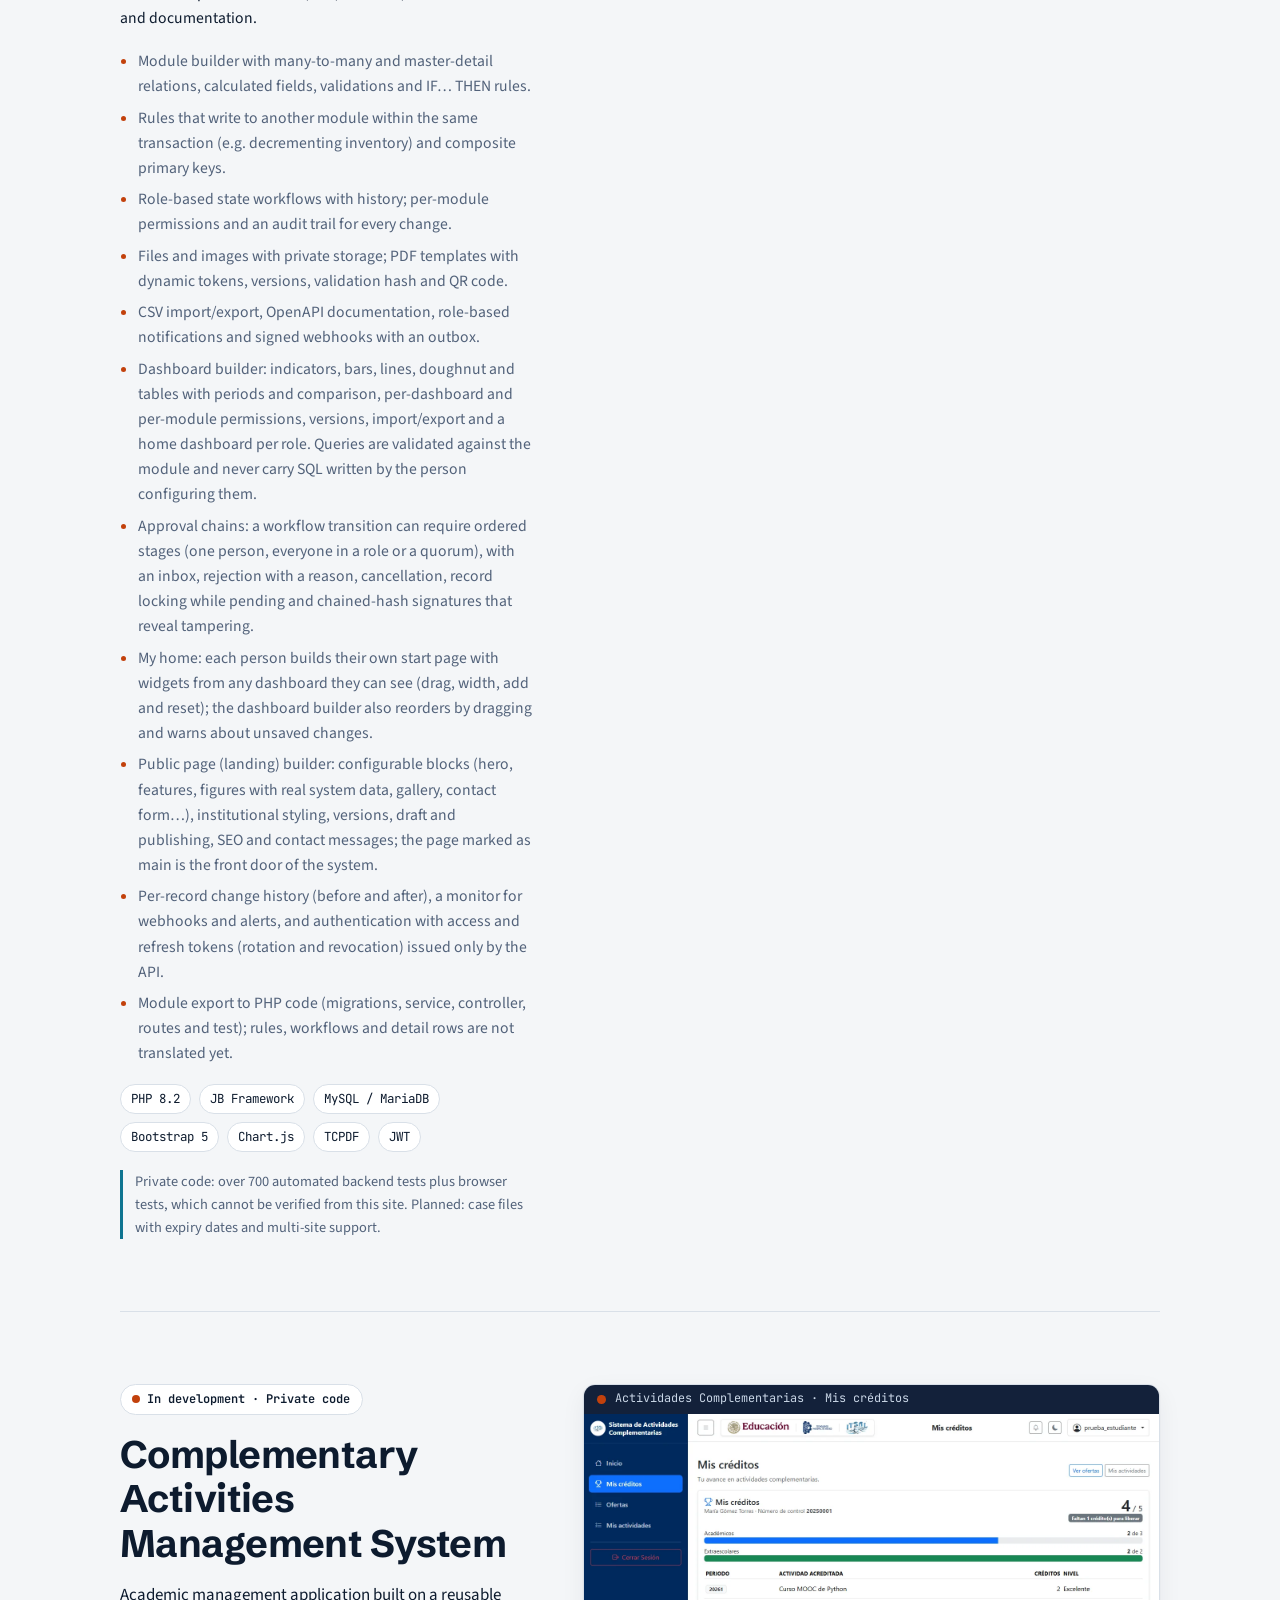
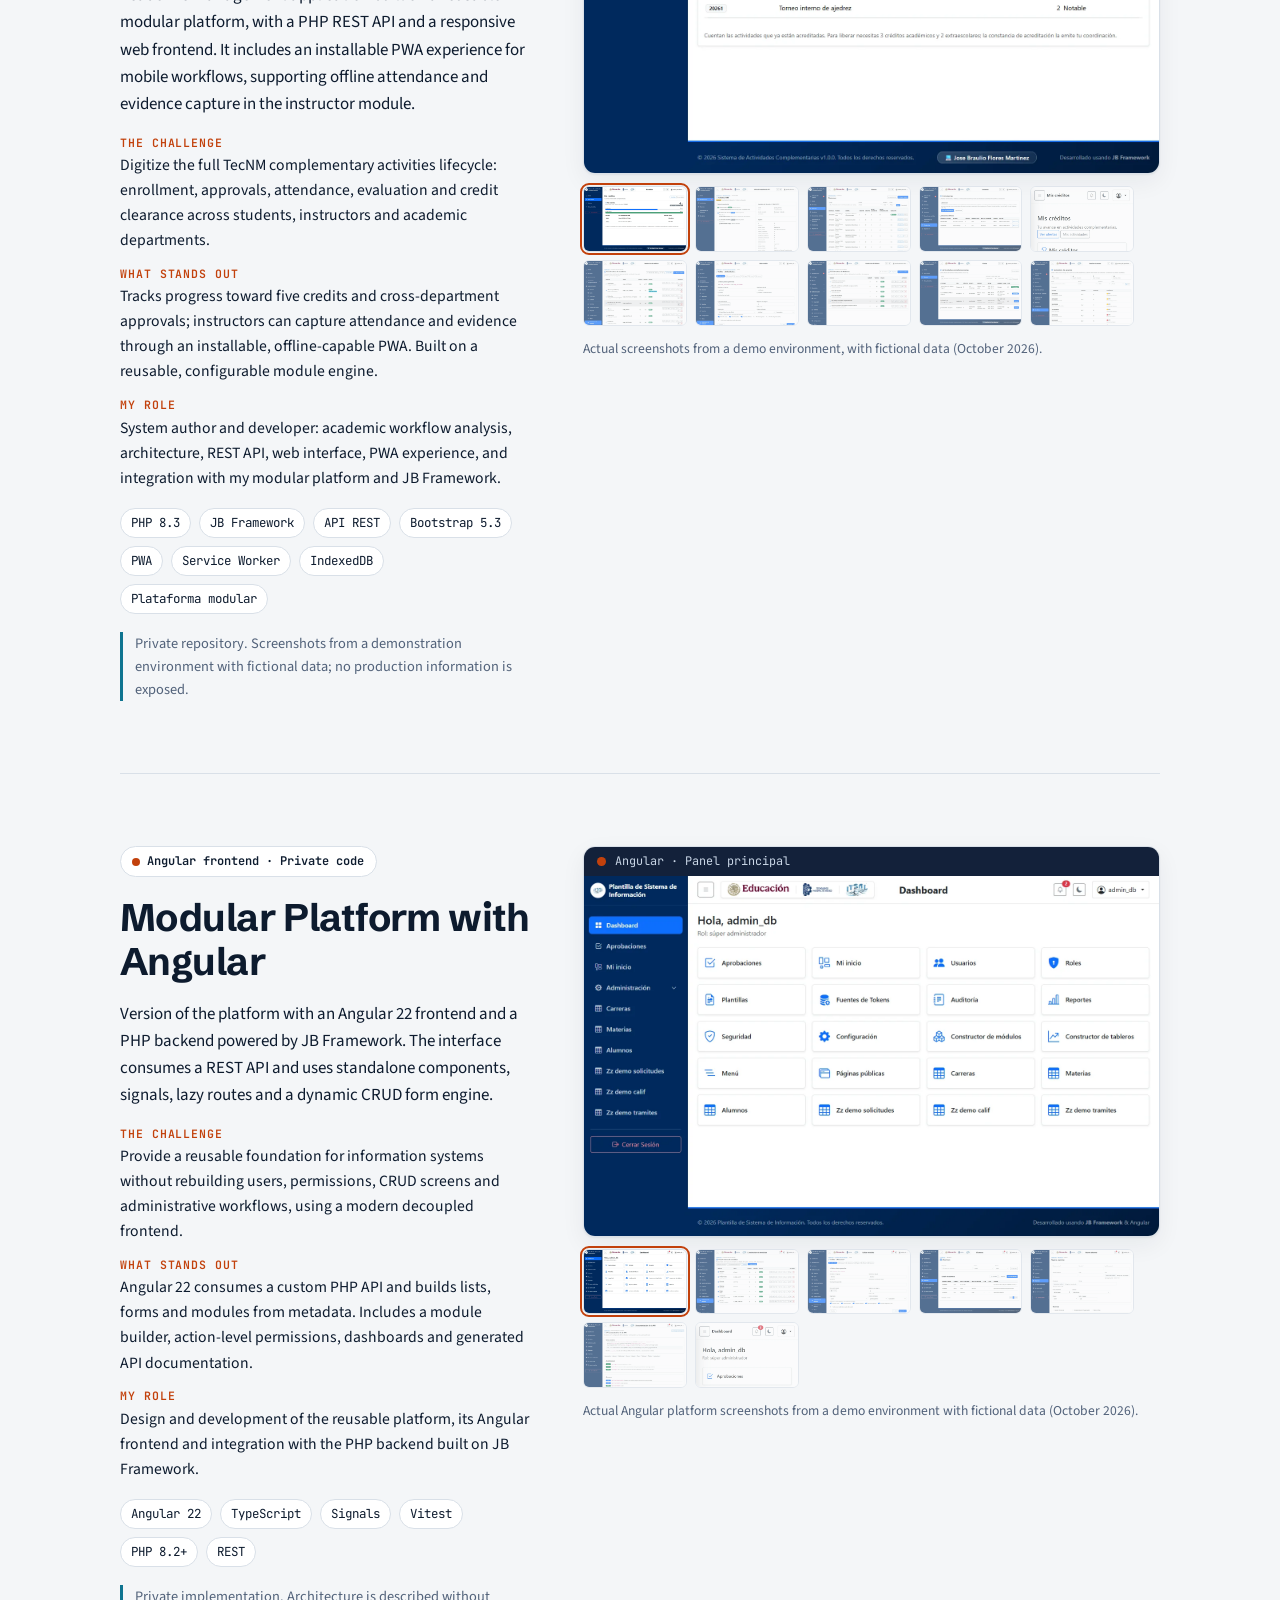
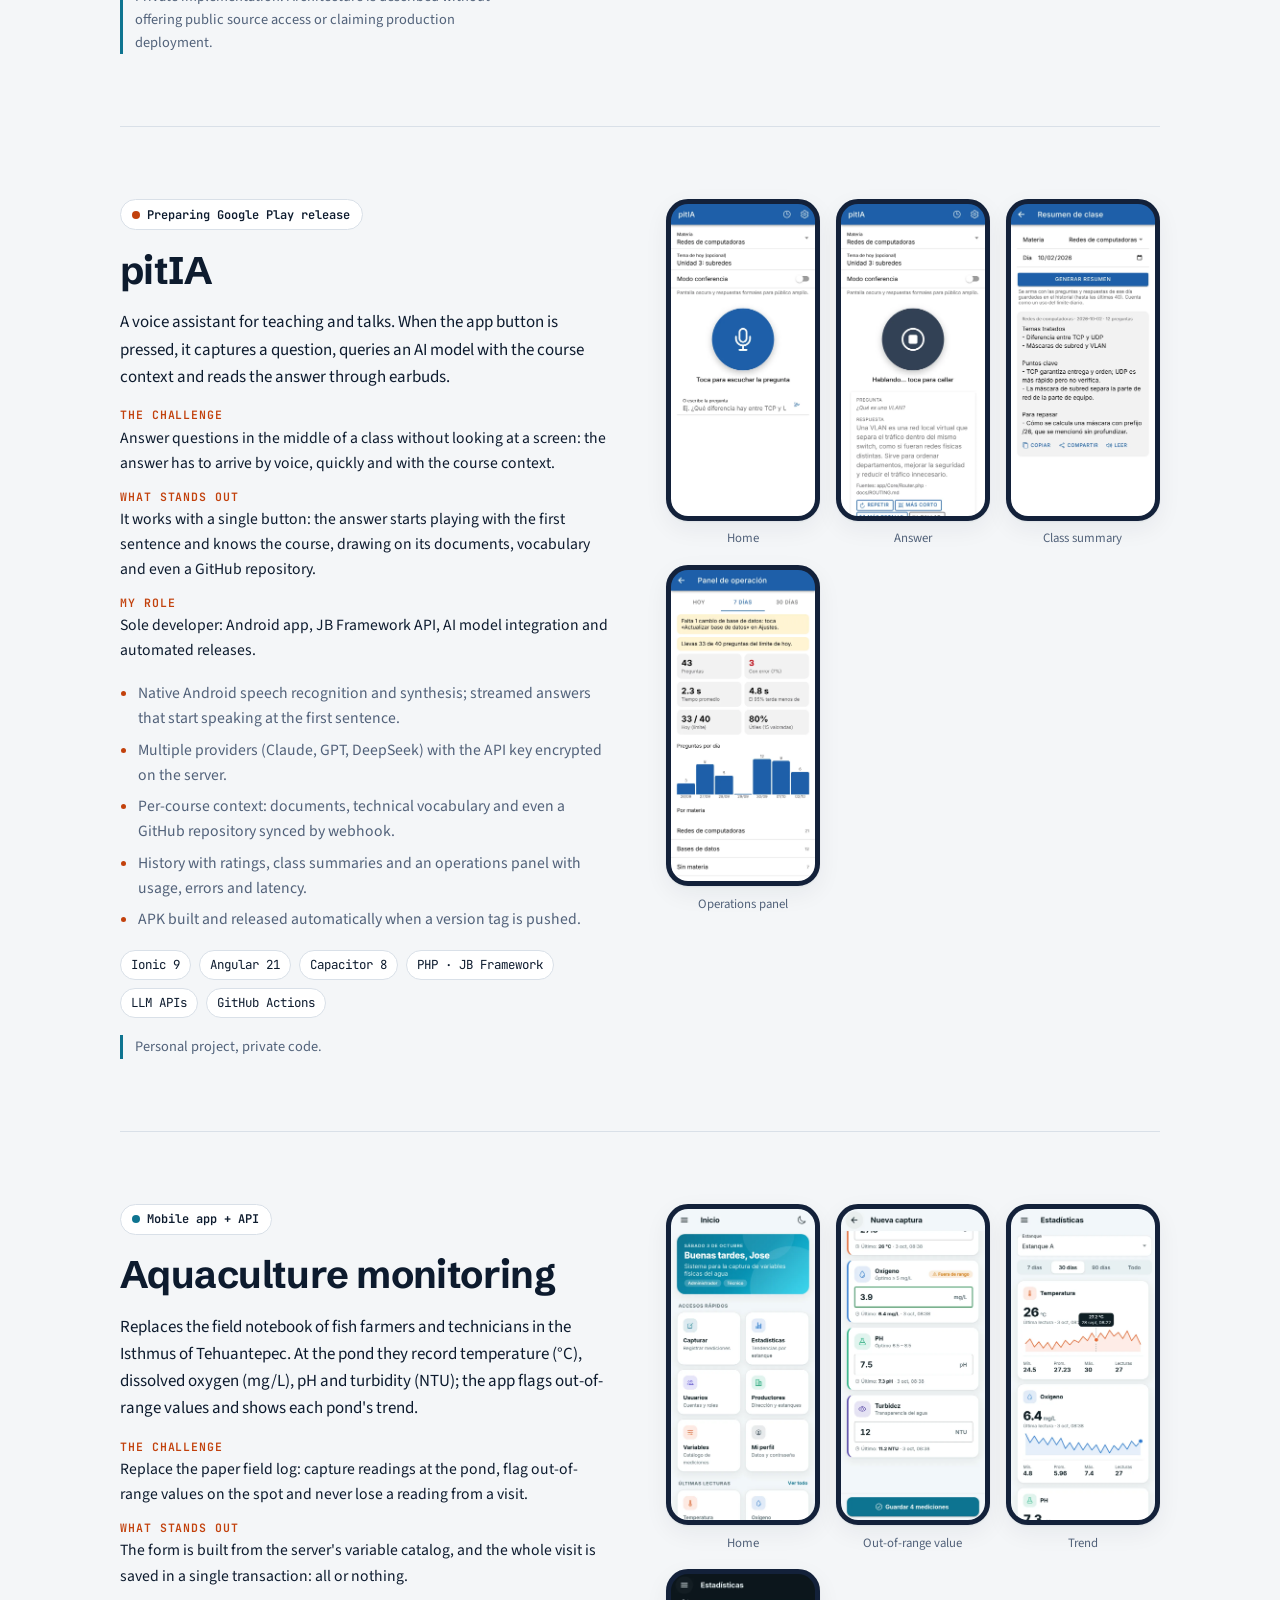
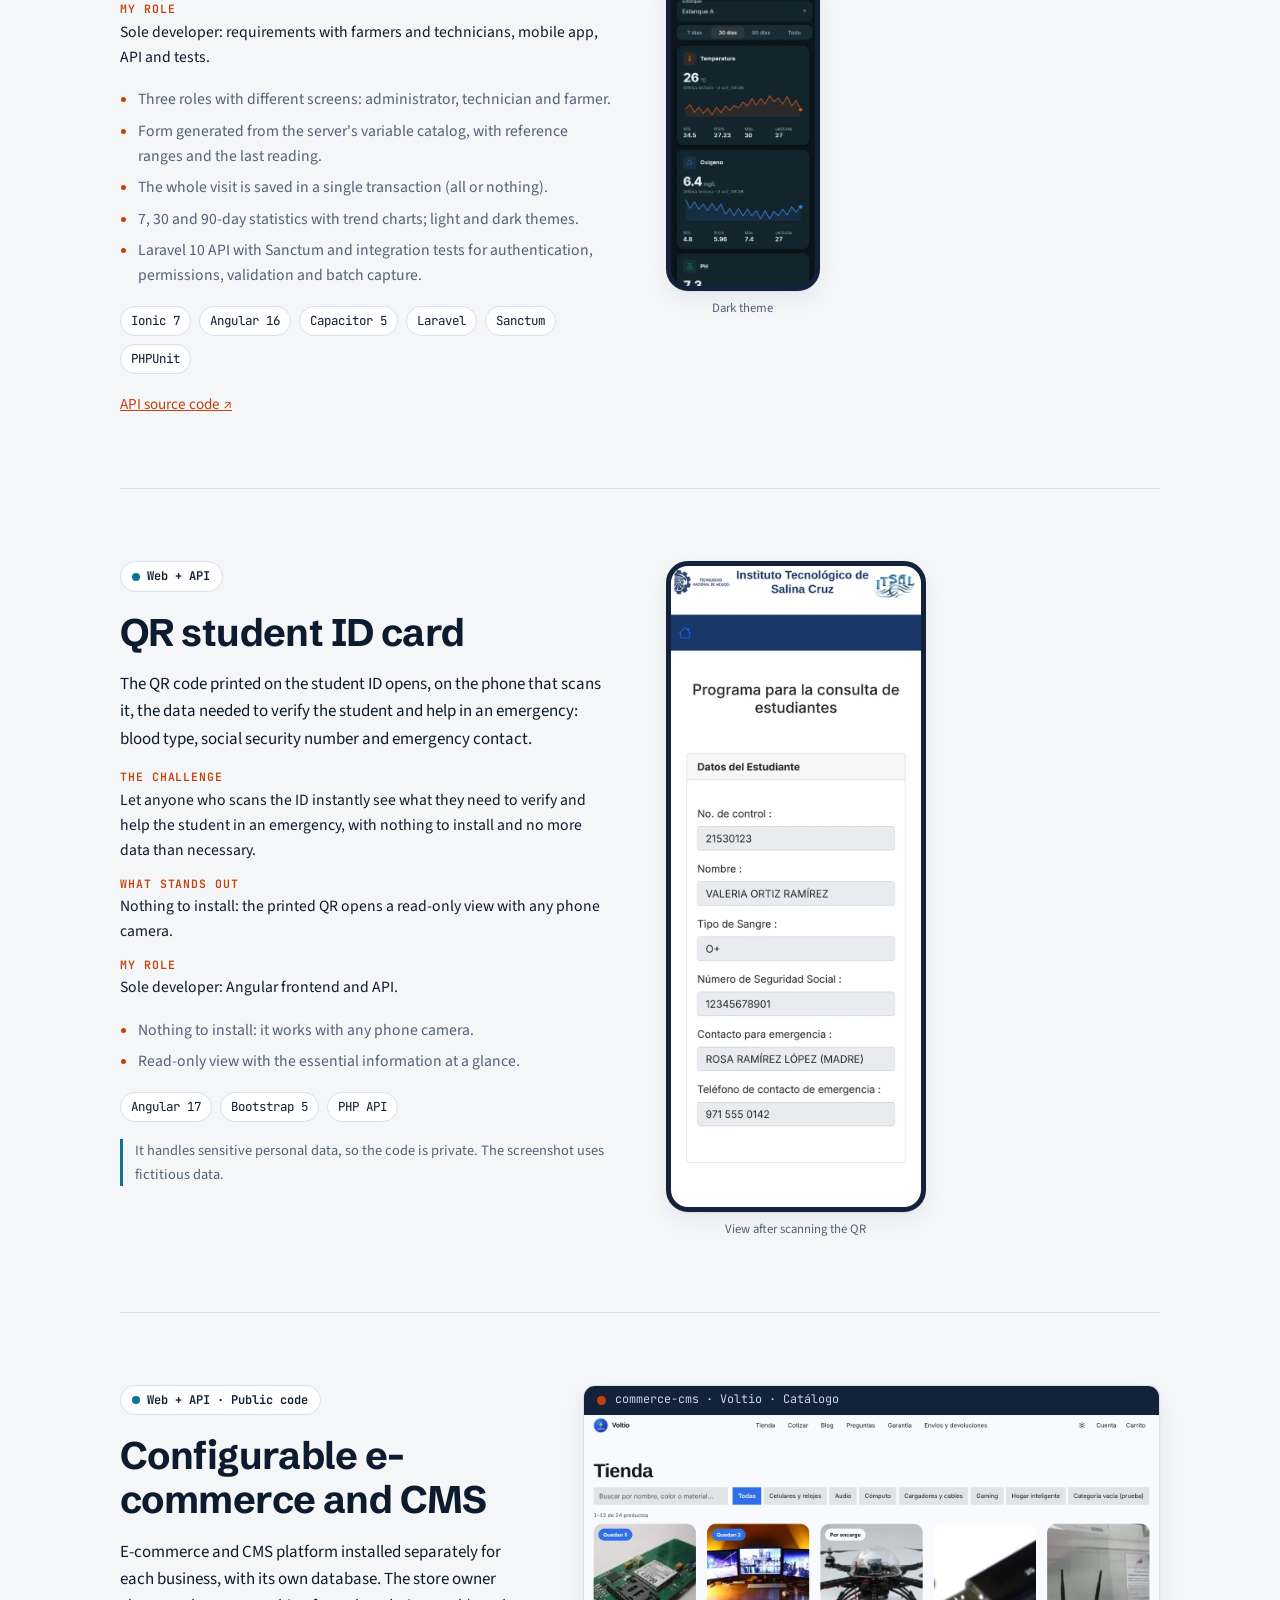
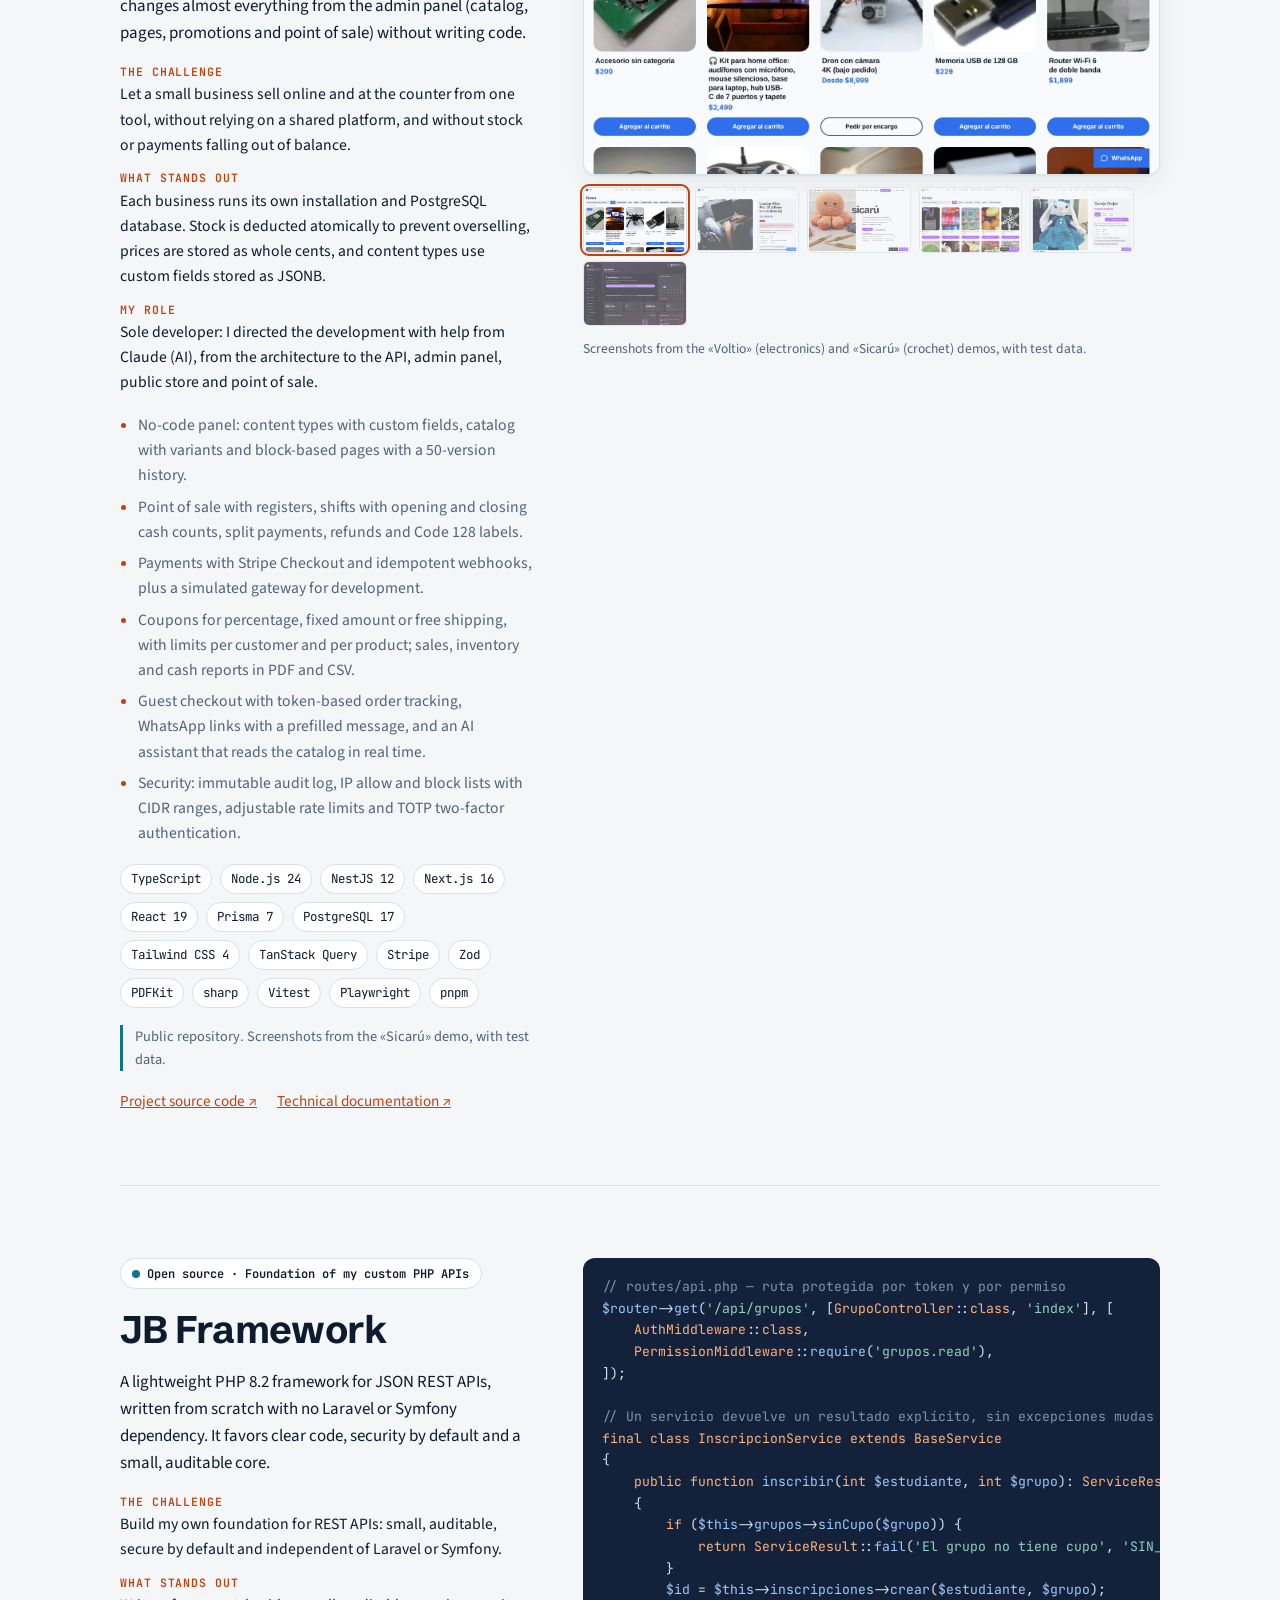
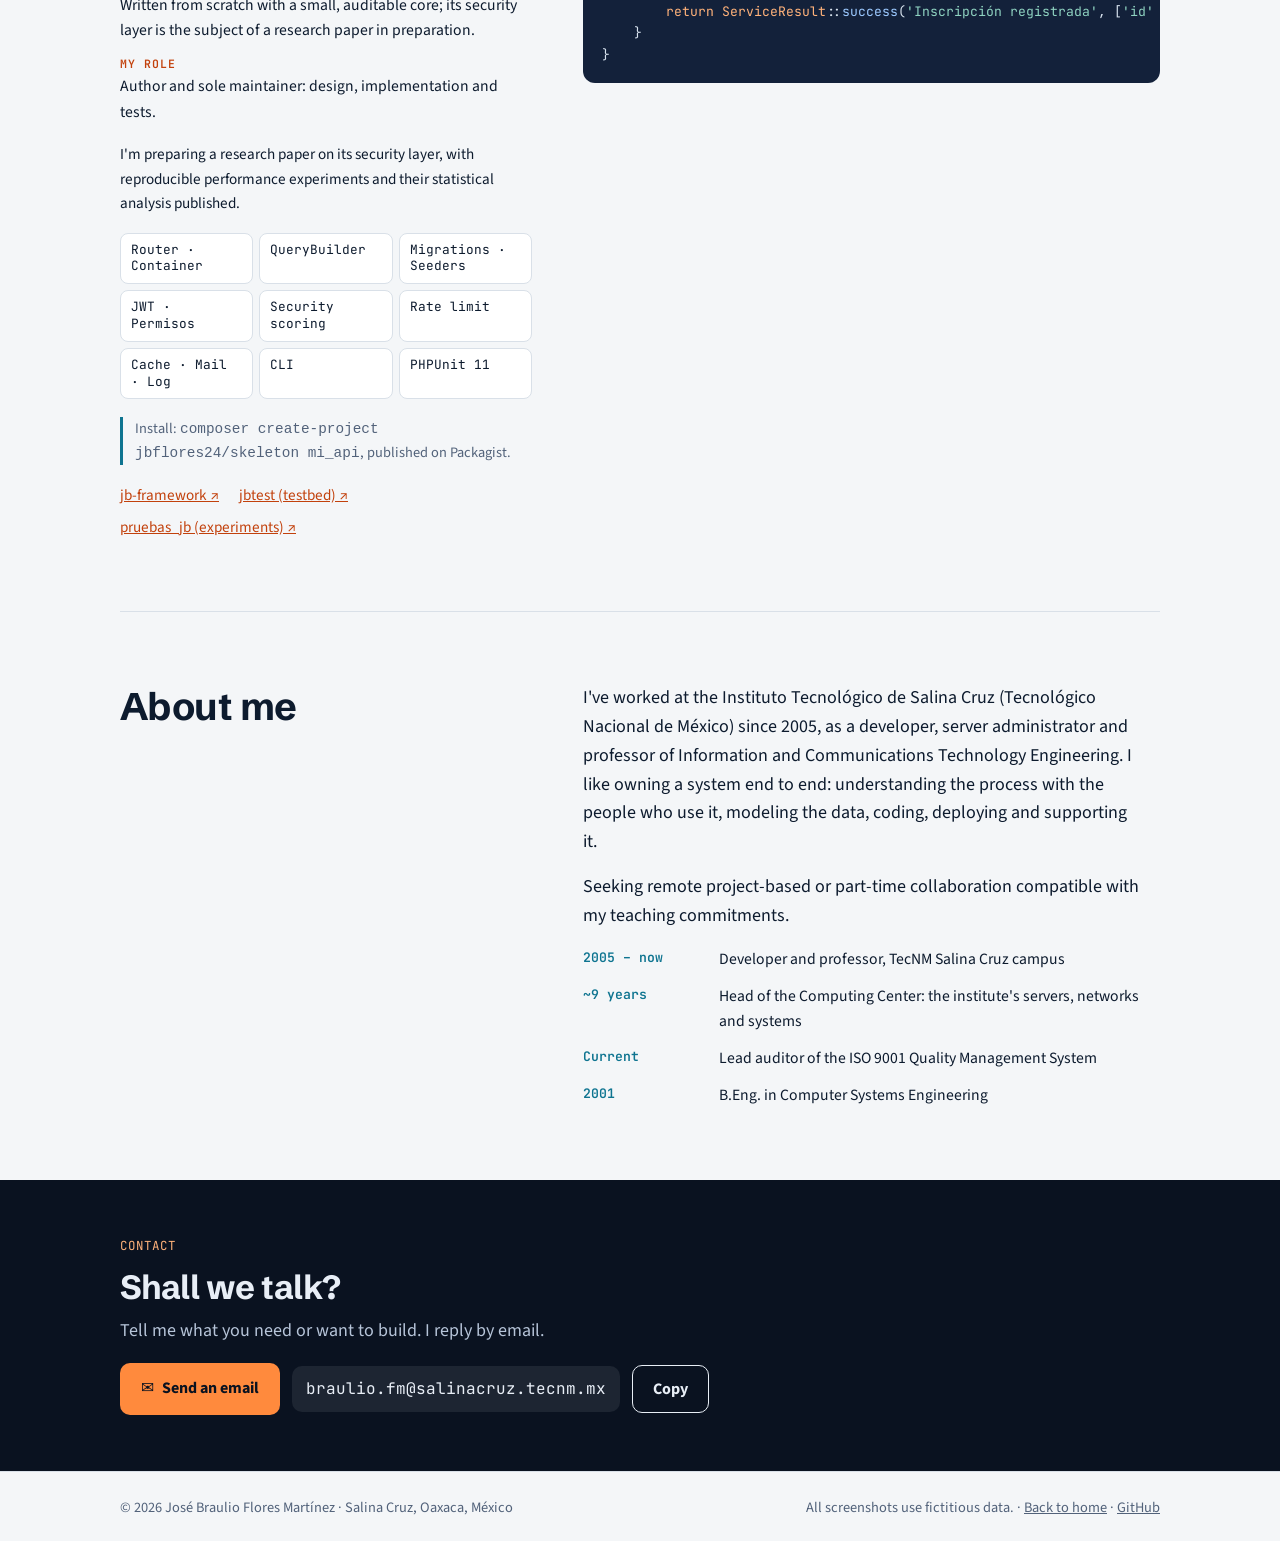
==== commit 93777cf7: "fix: quitar los puntos de la demo Voltio y dejar solo sus imágenes - Voltio se usa solo como galería" ====
--- a/portafolio/index.html
+++ b/portafolio/index.html
@@ -312,7 +312,7 @@
 </article>
 
 <!-- JB FRAMEWORK -->
-<article class="case" id="commerce-cms"><div class="txt"><span class="status"><span class="es">Web + API · Código público</span><span class="en">Web + API · Public code</span></span><h2><span class="es">Comercio electrónico y CMS configurable</span><span class="en">Configurable e-commerce and CMS</span></h2><p class="summary"><span class="es">Plataforma de comercio electrónico y CMS que se instala por negocio, con su propia base de datos. La persona que administra la tienda cambia casi todo desde el panel de control: catálogo, páginas, promociones y punto de venta, sin escribir código.</span><span class="en">E-commerce and CMS platform installed separately for each business, with its own database. The store owner changes almost everything from the admin panel (catalog, pages, promotions and point of sale) without writing code.</span></p><dl class="brief"><div><dt><span class="es">El reto</span><span class="en">The challenge</span></dt><dd><span class="es">Que un negocio pequeño pueda vender en línea y en mostrador desde una sola herramienta, sin depender de una plataforma compartida y sin que el inventario ni los cobros se descuadren.</span><span class="en">Let a small business sell online and at the counter from one tool, without relying on a shared platform, and without stock or payments falling out of balance.</span></dd></div><div><dt><span class="es">Lo distintivo</span><span class="en">What stands out</span></dt><dd><span class="es">Cada negocio tiene su instalación y su base de datos PostgreSQL. El inventario se descuenta de forma atómica para evitar sobreventas, los precios se guardan en centavos enteros y los tipos de contenido usan campos personalizados en JSONB.</span><span class="en">Each business runs its own installation and PostgreSQL database. Stock is deducted atomically to prevent overselling, prices are stored as whole cents, and content types use custom fields stored as JSONB.</span></dd></div><div><dt><span class="es">Mi rol</span><span class="en">My role</span></dt><dd><span class="es">Único desarrollador: dirigí el desarrollo con ayuda de Claude (IA), desde la arquitectura hasta la API, el panel de administración, la tienda pública y el punto de venta.</span><span class="en">Sole developer: I directed the development with help from Claude (AI), from the architecture to the API, admin panel, public store and point of sale.</span></dd></div></dl><ul class="points"><li><span class="es">Panel sin código: tipos de contenido con campos propios, catálogo con variantes y páginas por bloques con historial de 50 versiones.</span><span class="en">No-code panel: content types with custom fields, catalog with variants and block-based pages with a 50-version history.</span></li><li><span class="es">Punto de venta con cajas, turnos con arqueo inicial y final, cobros mixtos, reembolsos y etiquetas Code 128.</span><span class="en">Point of sale with registers, shifts with opening and closing cash counts, split payments, refunds and Code 128 labels.</span></li><li><span class="es">Pagos con Stripe Checkout y webhooks idempotentes, con pasarela simulada para desarrollo.</span><span class="en">Payments with Stripe Checkout and idempotent webhooks, plus a simulated gateway for development.</span></li><li><span class="es">Cupones de porcentaje, monto fijo o envío gratis, con límites por cliente y por producto; reportes de ventas, inventario y caja en PDF y CSV.</span><span class="en">Coupons for percentage, fixed amount or free shipping, with limits per customer and per product; sales, inventory and cash reports in PDF and CSV.</span></li><li><span class="es">Compra como invitado con seguimiento por token, enlaces a WhatsApp con mensaje prellenado y un asistente de IA que consulta el catálogo en tiempo real.</span><span class="en">Guest checkout with token-based order tracking, WhatsApp links with a prefilled message, and an AI assistant that reads the catalog in real time.</span></li><li><span class="es">Seguridad: bitácora de auditoría inmutable, listas de IP con rangos CIDR, límites de tasa ajustables y 2FA con TOTP.</span><span class="en">Security: immutable audit log, IP allow and block lists with CIDR ranges, adjustable rate limits and TOTP two-factor authentication.</span></li><li><span class="es">Demo Voltio (electrónica): equipos reacondicionados con 6 meses de garantía, pedidos por encargo con cotización y variantes por capacidad y color con existencias propias.</span><span class="en">Voltio demo (electronics): refurbished devices with a 6-month warranty, made-to-order requests with quotes, and variants by capacity and color with their own stock.</span></li><li><span class="es">Ofertas con precio anterior tachado, reglas de envío por monto (en la demo, $99 y gratis desde $1,500) y devoluciones de 30 días con guía de rastreo por correo.</span><span class="en">Sale prices with the old price struck through, shipping rules by order amount (in the demo, $99 and free from $1,500), and 30-day returns with a tracking number sent by email.</span></li></ul><div class="chips"><span>TypeScript</span><span>Node.js 24</span><span>NestJS 12</span><span>Next.js 16</span><span>React 19</span><span>Prisma 7</span><span>PostgreSQL 17</span><span>Tailwind CSS 4</span><span>TanStack Query</span><span>Stripe</span><span>Zod</span><span>PDFKit</span><span>sharp</span><span>Vitest</span><span>Playwright</span><span>pnpm</span></div><p class="code-note"><span class="es">Repositorio público. Capturas de la demostración «Sicarú», con datos de prueba.</span><span class="en">Public repository. Screenshots from the «Sicarú» demo, with test data.</span></p><div class="links"><a href="https://github.com/jbflores24/commerce-cms" target="_blank" rel="noopener"><span class="es">Código del proyecto</span><span class="en">Project source code</span> ↗</a><a href="https://github.com/jbflores24/commerce-cms/blob/main/docs/README.md" target="_blank" rel="noopener"><span class="es">Documentación técnica</span><span class="en">Technical documentation</span> ↗</a></div></div>
+<article class="case" id="commerce-cms"><div class="txt"><span class="status"><span class="es">Web + API · Código público</span><span class="en">Web + API · Public code</span></span><h2><span class="es">Comercio electrónico y CMS configurable</span><span class="en">Configurable e-commerce and CMS</span></h2><p class="summary"><span class="es">Plataforma de comercio electrónico y CMS que se instala por negocio, con su propia base de datos. La persona que administra la tienda cambia casi todo desde el panel de control: catálogo, páginas, promociones y punto de venta, sin escribir código.</span><span class="en">E-commerce and CMS platform installed separately for each business, with its own database. The store owner changes almost everything from the admin panel (catalog, pages, promotions and point of sale) without writing code.</span></p><dl class="brief"><div><dt><span class="es">El reto</span><span class="en">The challenge</span></dt><dd><span class="es">Que un negocio pequeño pueda vender en línea y en mostrador desde una sola herramienta, sin depender de una plataforma compartida y sin que el inventario ni los cobros se descuadren.</span><span class="en">Let a small business sell online and at the counter from one tool, without relying on a shared platform, and without stock or payments falling out of balance.</span></dd></div><div><dt><span class="es">Lo distintivo</span><span class="en">What stands out</span></dt><dd><span class="es">Cada negocio tiene su instalación y su base de datos PostgreSQL. El inventario se descuenta de forma atómica para evitar sobreventas, los precios se guardan en centavos enteros y los tipos de contenido usan campos personalizados en JSONB.</span><span class="en">Each business runs its own installation and PostgreSQL database. Stock is deducted atomically to prevent overselling, prices are stored as whole cents, and content types use custom fields stored as JSONB.</span></dd></div><div><dt><span class="es">Mi rol</span><span class="en">My role</span></dt><dd><span class="es">Único desarrollador: dirigí el desarrollo con ayuda de Claude (IA), desde la arquitectura hasta la API, el panel de administración, la tienda pública y el punto de venta.</span><span class="en">Sole developer: I directed the development with help from Claude (AI), from the architecture to the API, admin panel, public store and point of sale.</span></dd></div></dl><ul class="points"><li><span class="es">Panel sin código: tipos de contenido con campos propios, catálogo con variantes y páginas por bloques con historial de 50 versiones.</span><span class="en">No-code panel: content types with custom fields, catalog with variants and block-based pages with a 50-version history.</span></li><li><span class="es">Punto de venta con cajas, turnos con arqueo inicial y final, cobros mixtos, reembolsos y etiquetas Code 128.</span><span class="en">Point of sale with registers, shifts with opening and closing cash counts, split payments, refunds and Code 128 labels.</span></li><li><span class="es">Pagos con Stripe Checkout y webhooks idempotentes, con pasarela simulada para desarrollo.</span><span class="en">Payments with Stripe Checkout and idempotent webhooks, plus a simulated gateway for development.</span></li><li><span class="es">Cupones de porcentaje, monto fijo o envío gratis, con límites por cliente y por producto; reportes de ventas, inventario y caja en PDF y CSV.</span><span class="en">Coupons for percentage, fixed amount or free shipping, with limits per customer and per product; sales, inventory and cash reports in PDF and CSV.</span></li><li><span class="es">Compra como invitado con seguimiento por token, enlaces a WhatsApp con mensaje prellenado y un asistente de IA que consulta el catálogo en tiempo real.</span><span class="en">Guest checkout with token-based order tracking, WhatsApp links with a prefilled message, and an AI assistant that reads the catalog in real time.</span></li><li><span class="es">Seguridad: bitácora de auditoría inmutable, listas de IP con rangos CIDR, límites de tasa ajustables y 2FA con TOTP.</span><span class="en">Security: immutable audit log, IP allow and block lists with CIDR ranges, adjustable rate limits and TOTP two-factor authentication.</span></li></ul><div class="chips"><span>TypeScript</span><span>Node.js 24</span><span>NestJS 12</span><span>Next.js 16</span><span>React 19</span><span>Prisma 7</span><span>PostgreSQL 17</span><span>Tailwind CSS 4</span><span>TanStack Query</span><span>Stripe</span><span>Zod</span><span>PDFKit</span><span>sharp</span><span>Vitest</span><span>Playwright</span><span>pnpm</span></div><p class="code-note"><span class="es">Repositorio público. Capturas de la demostración «Sicarú», con datos de prueba.</span><span class="en">Public repository. Screenshots from the «Sicarú» demo, with test data.</span></p><div class="links"><a href="https://github.com/jbflores24/commerce-cms" target="_blank" rel="noopener"><span class="es">Código del proyecto</span><span class="en">Project source code</span> ↗</a><a href="https://github.com/jbflores24/commerce-cms/blob/main/docs/README.md" target="_blank" rel="noopener"><span class="es">Documentación técnica</span><span class="en">Technical documentation</span> ↗</a></div></div>
   <div class="gallery" data-gallery>
     <div class="browser">
       <div class="urlbar"><i></i><span data-url>commerce-cms · Voltio · Catálogo</span></div>
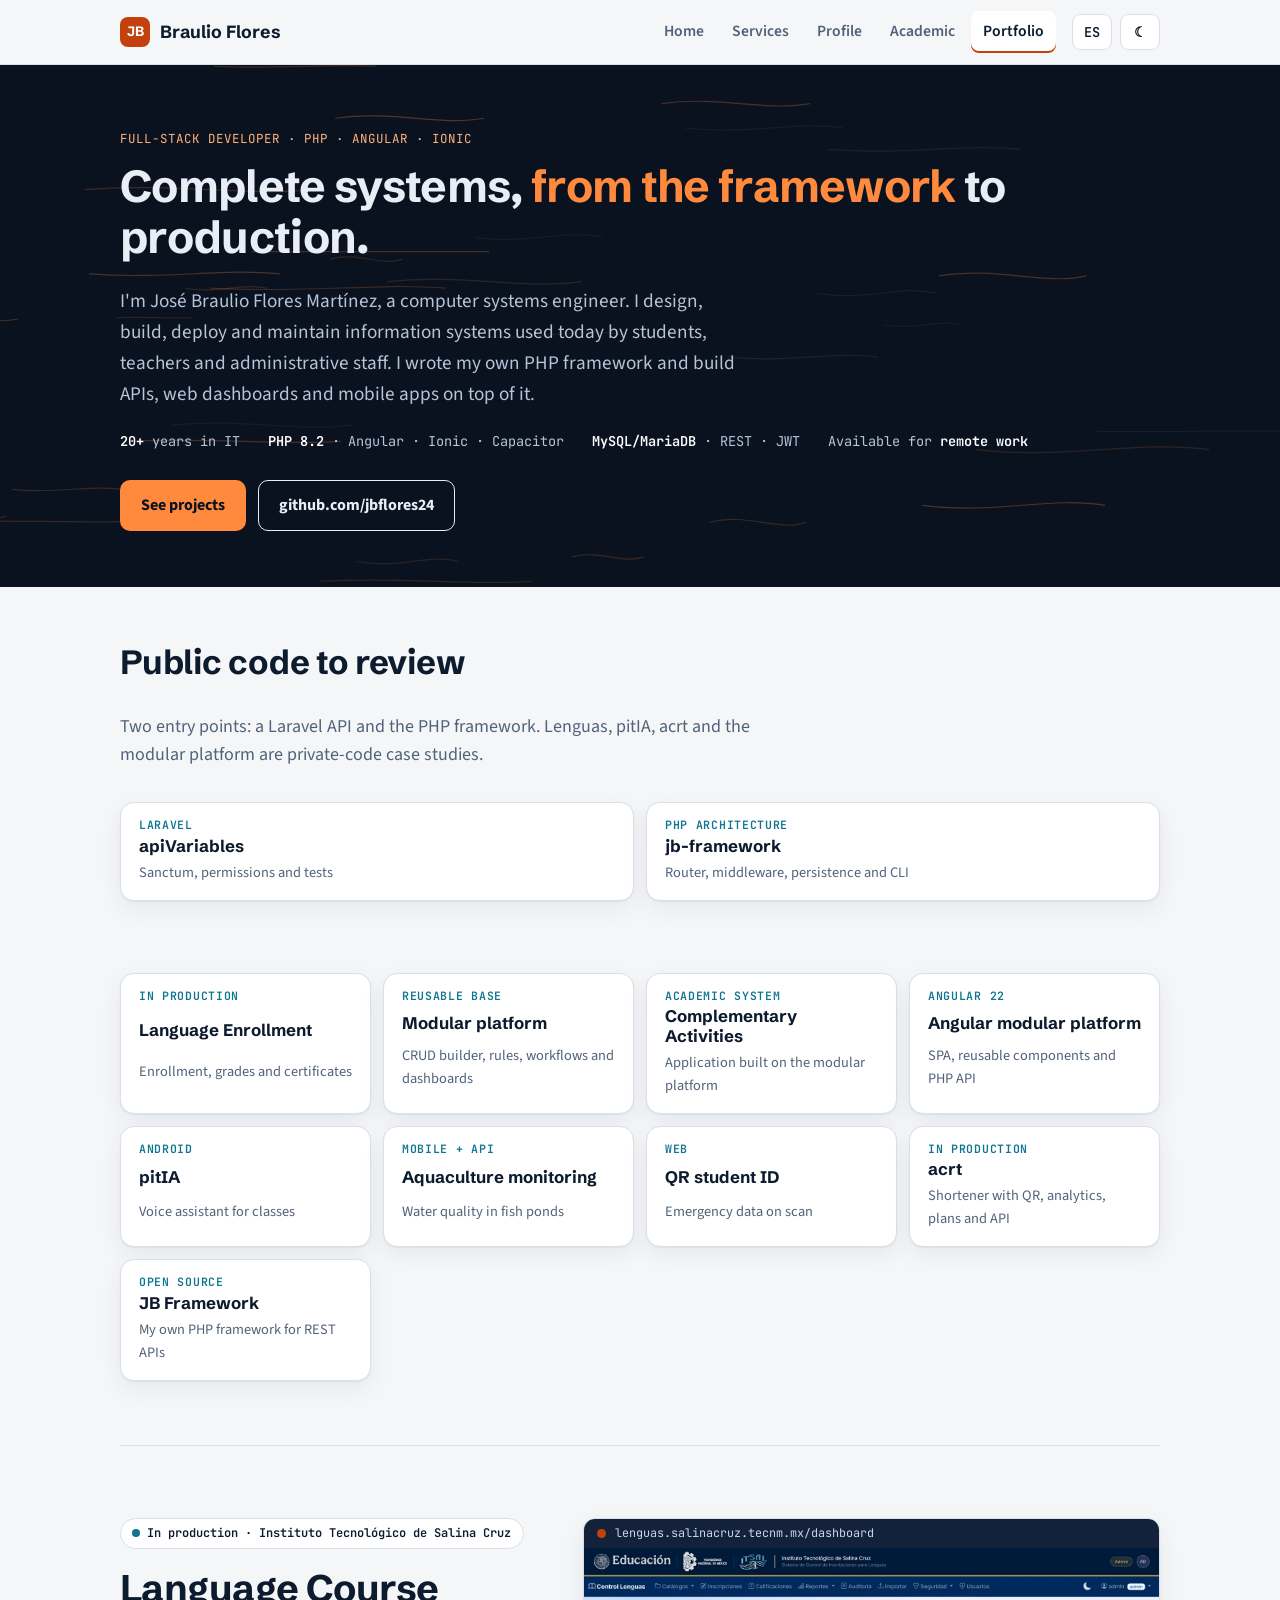
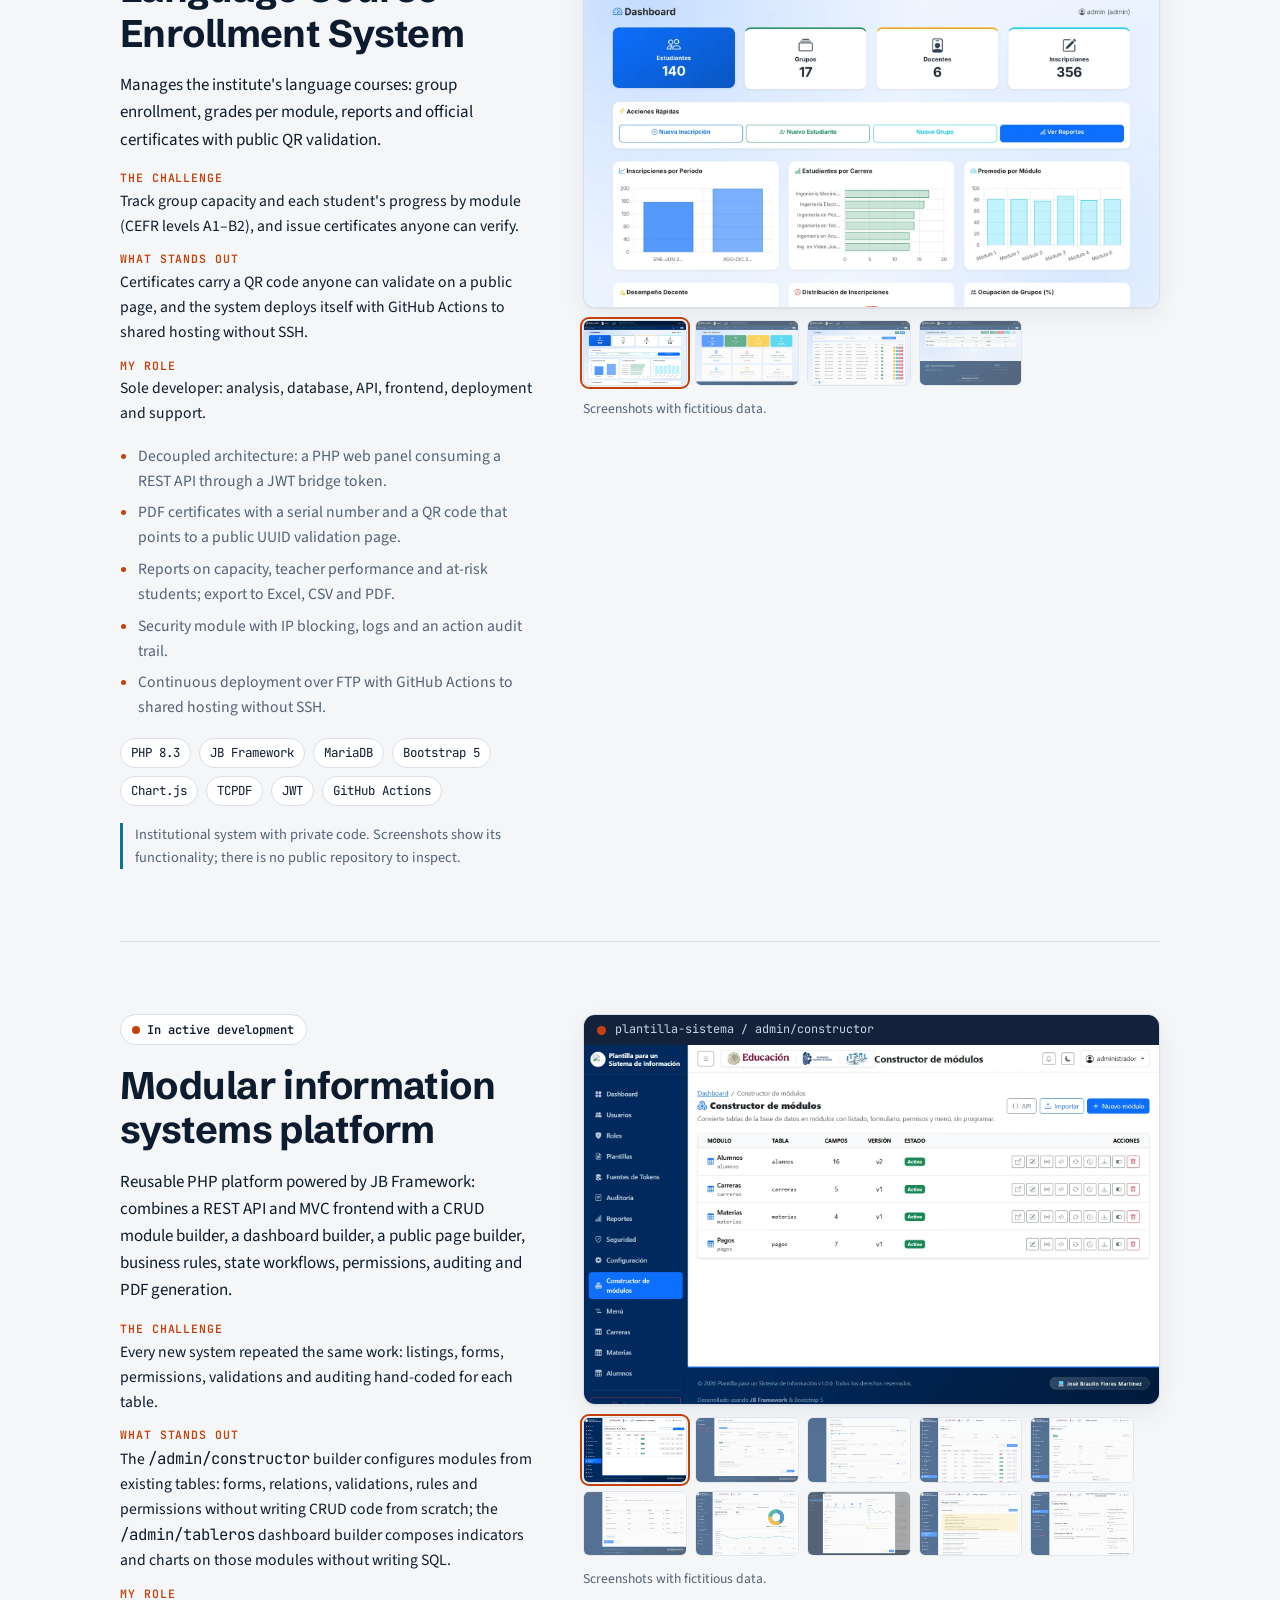
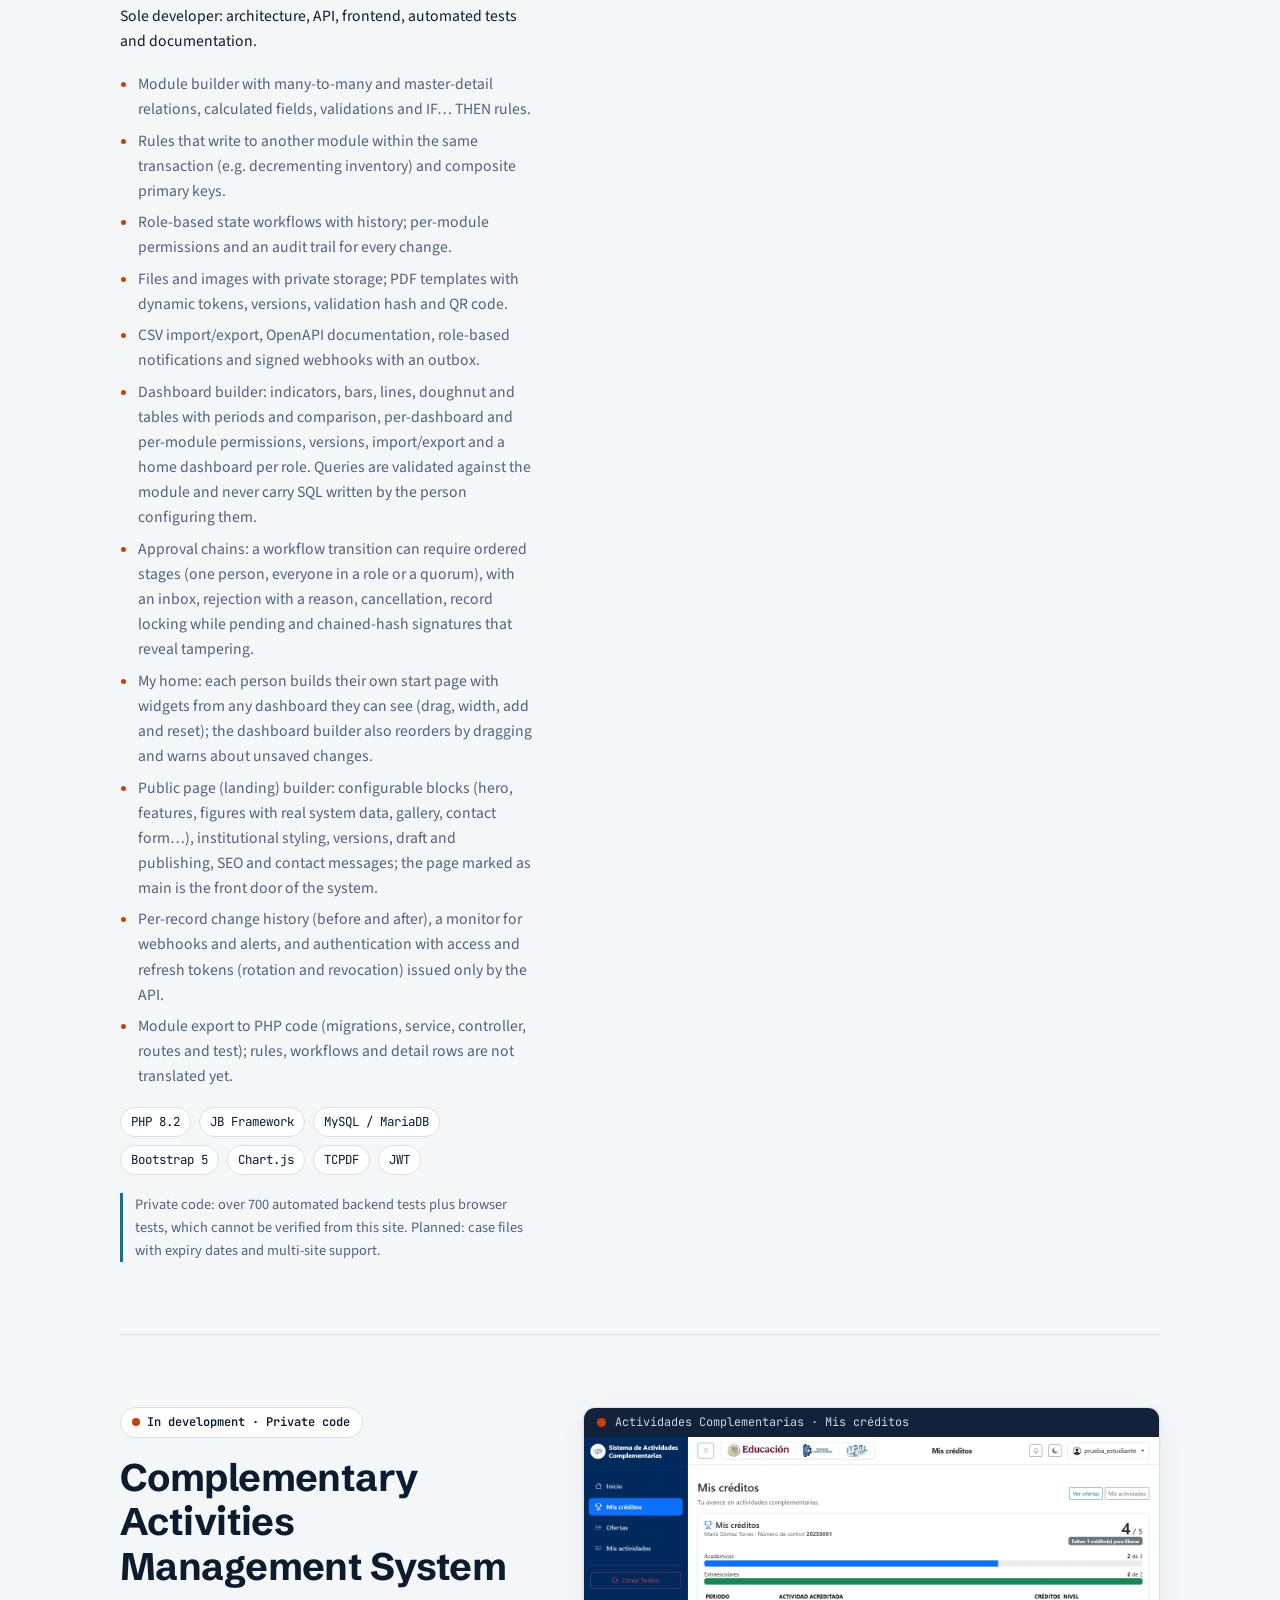
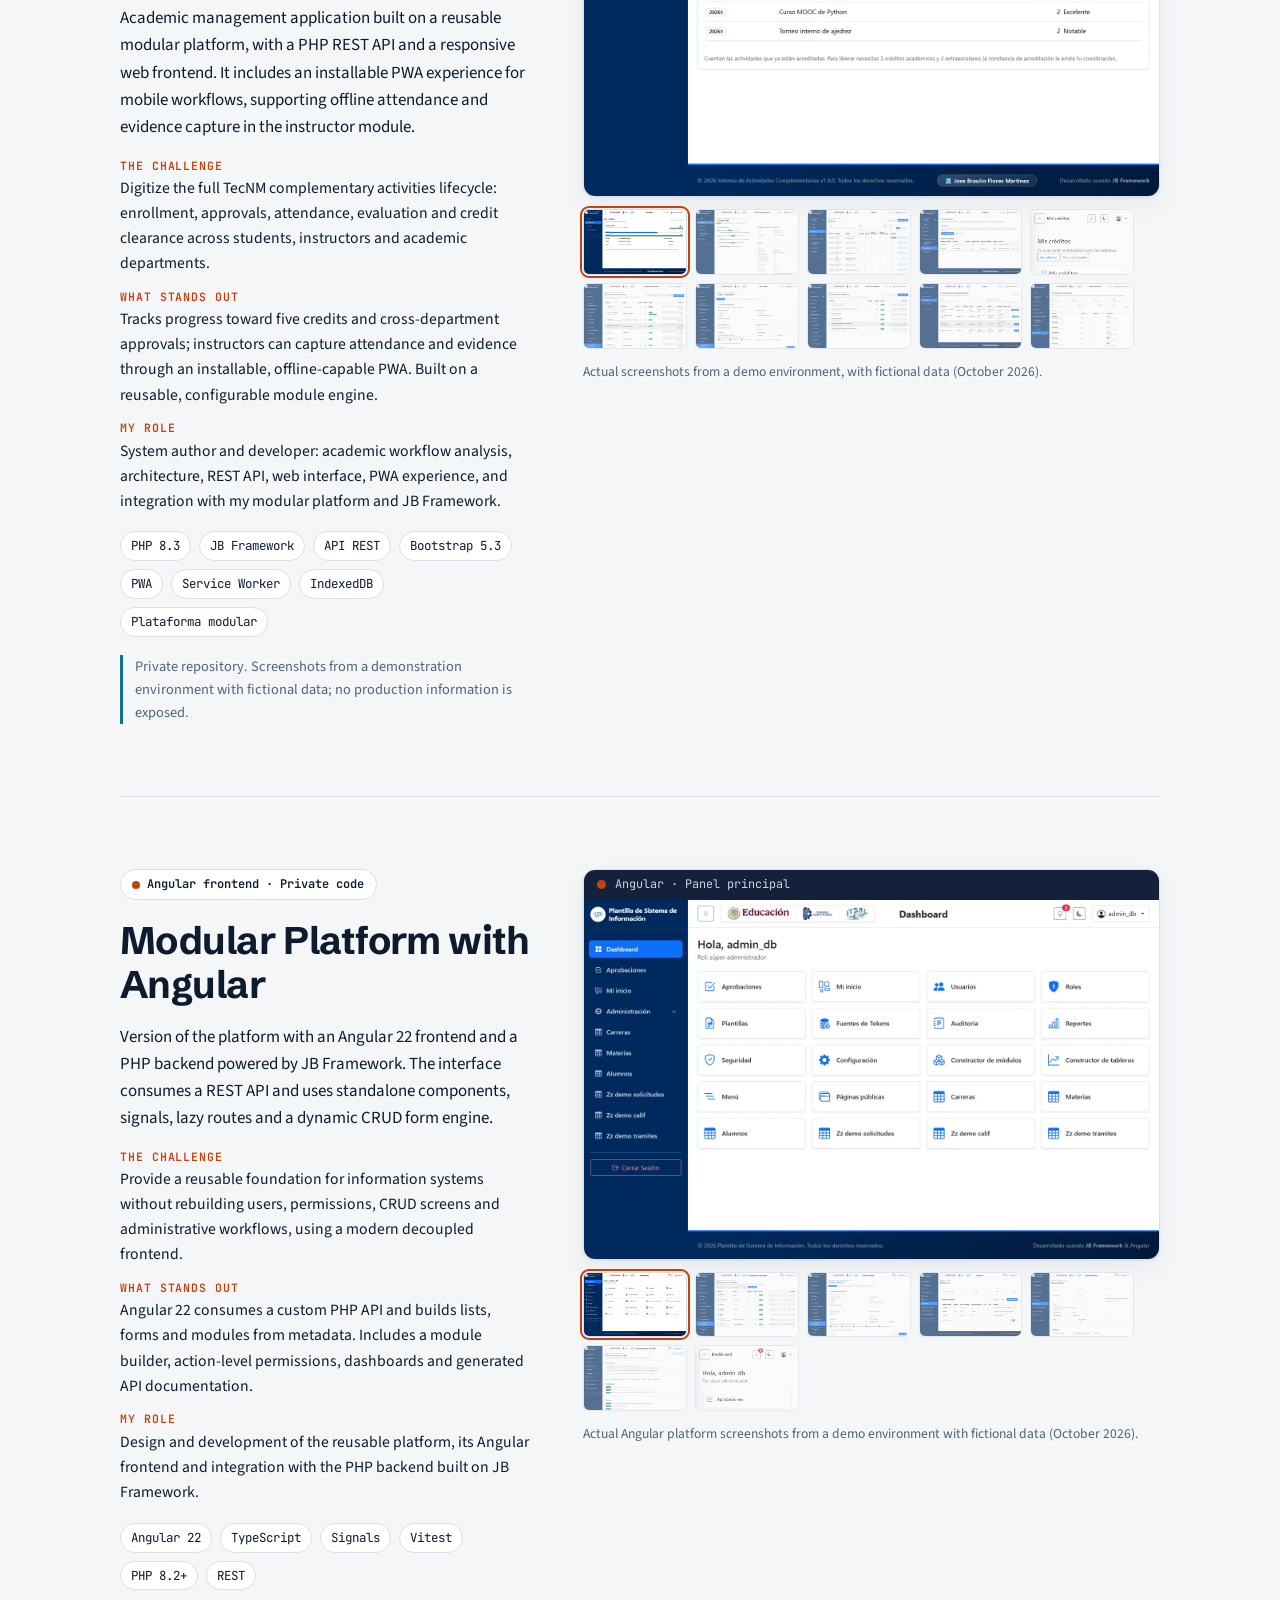
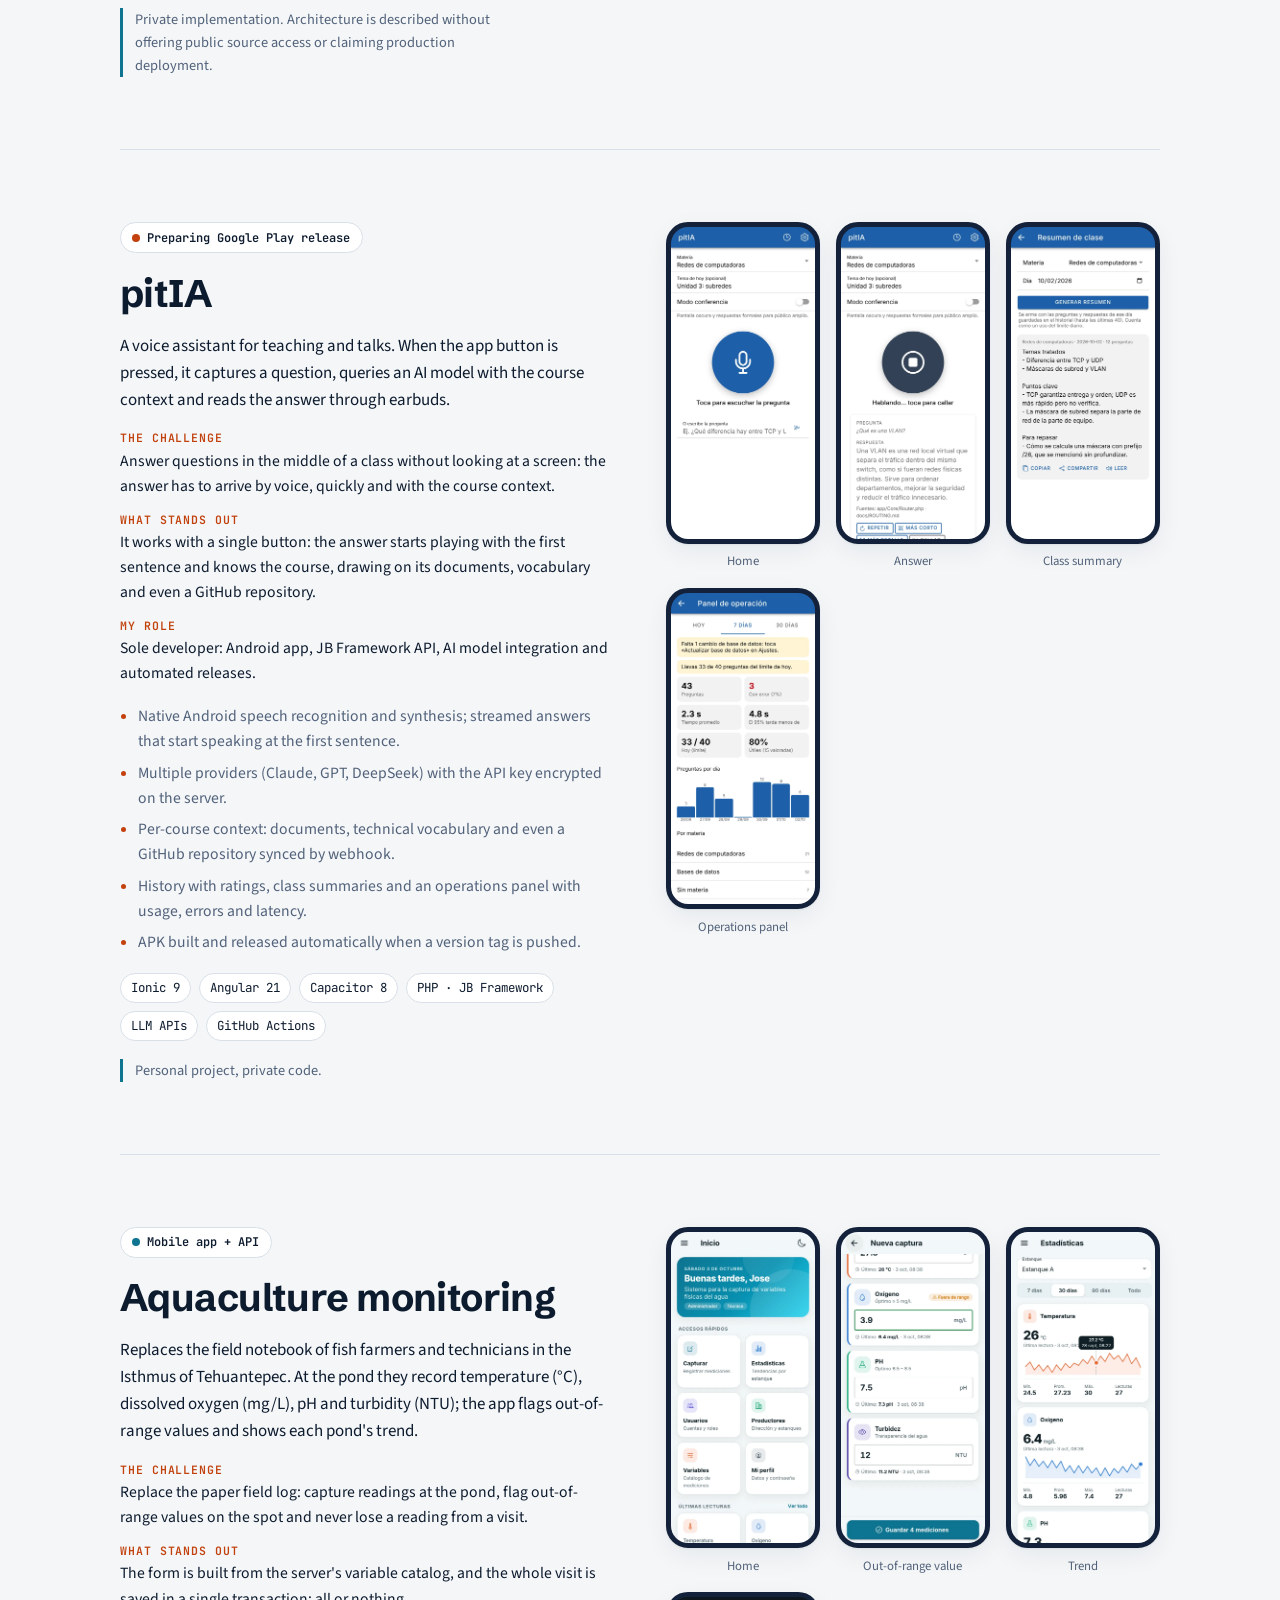
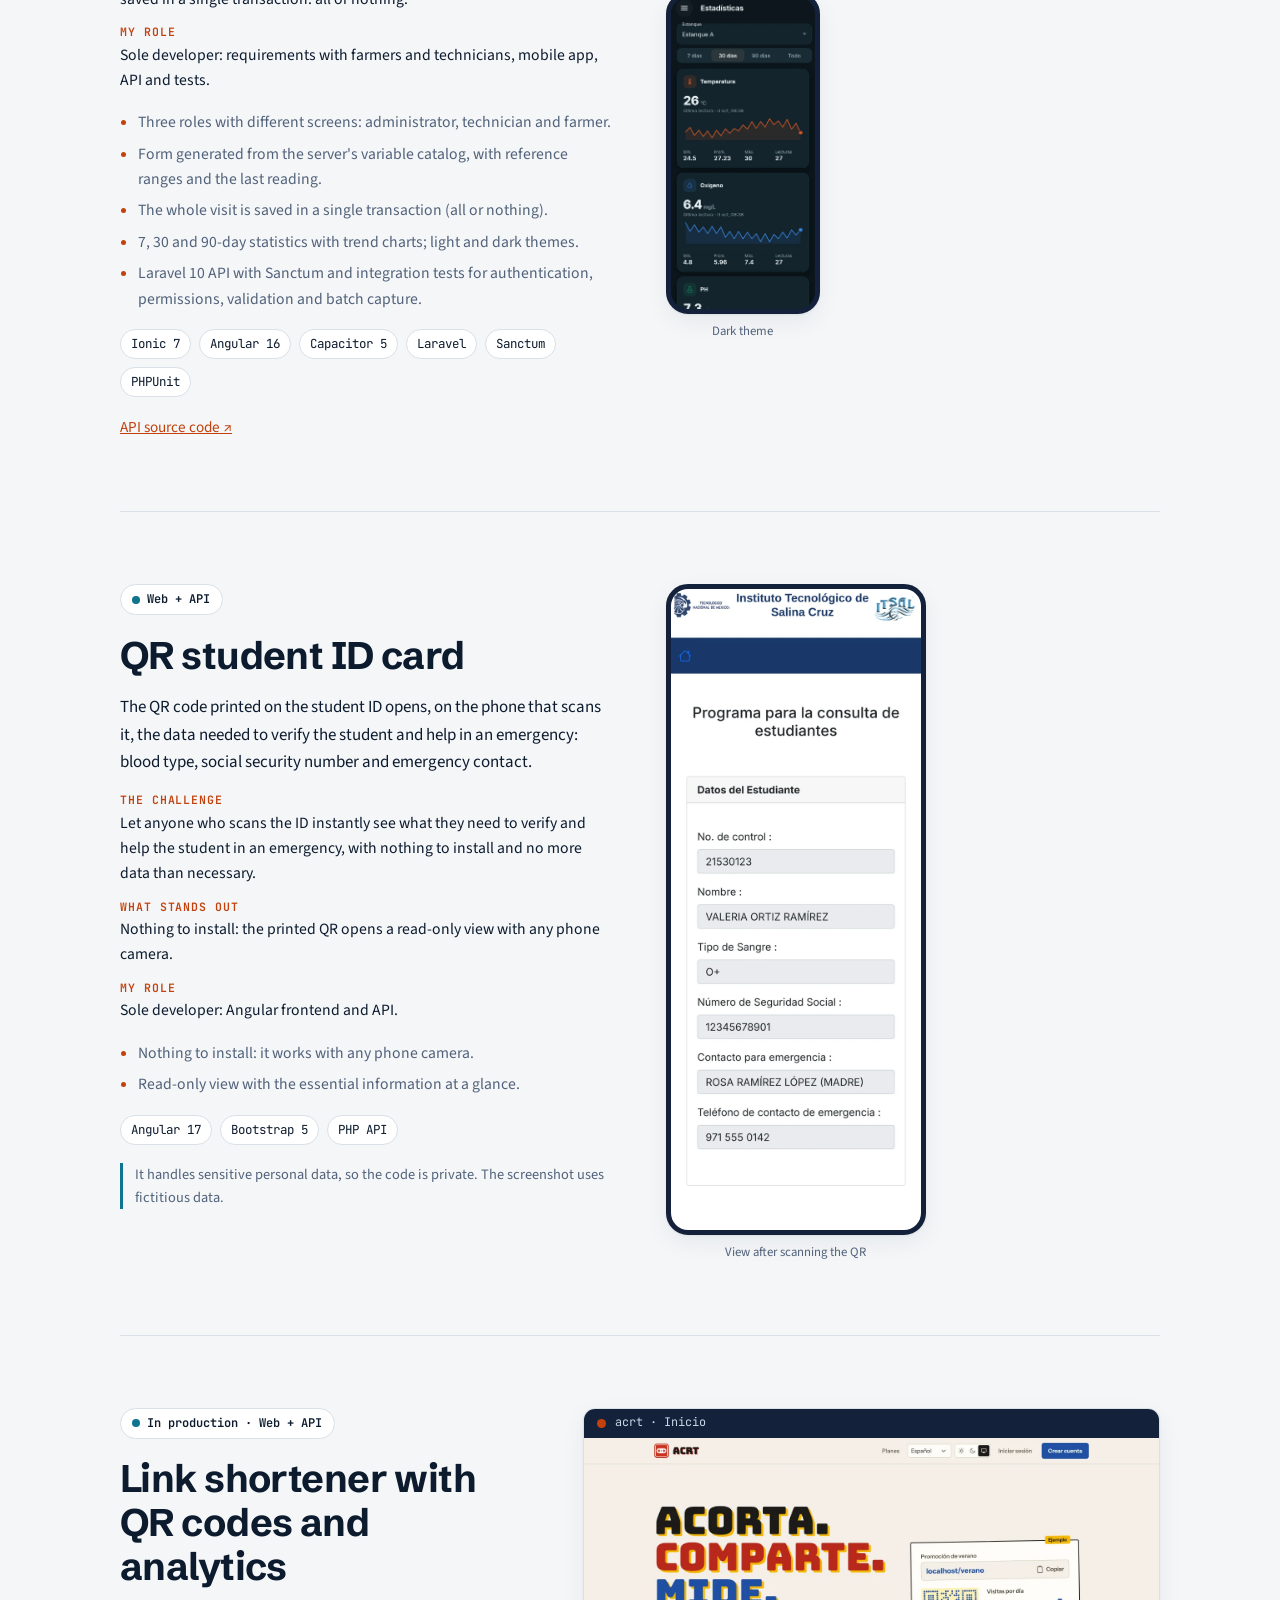
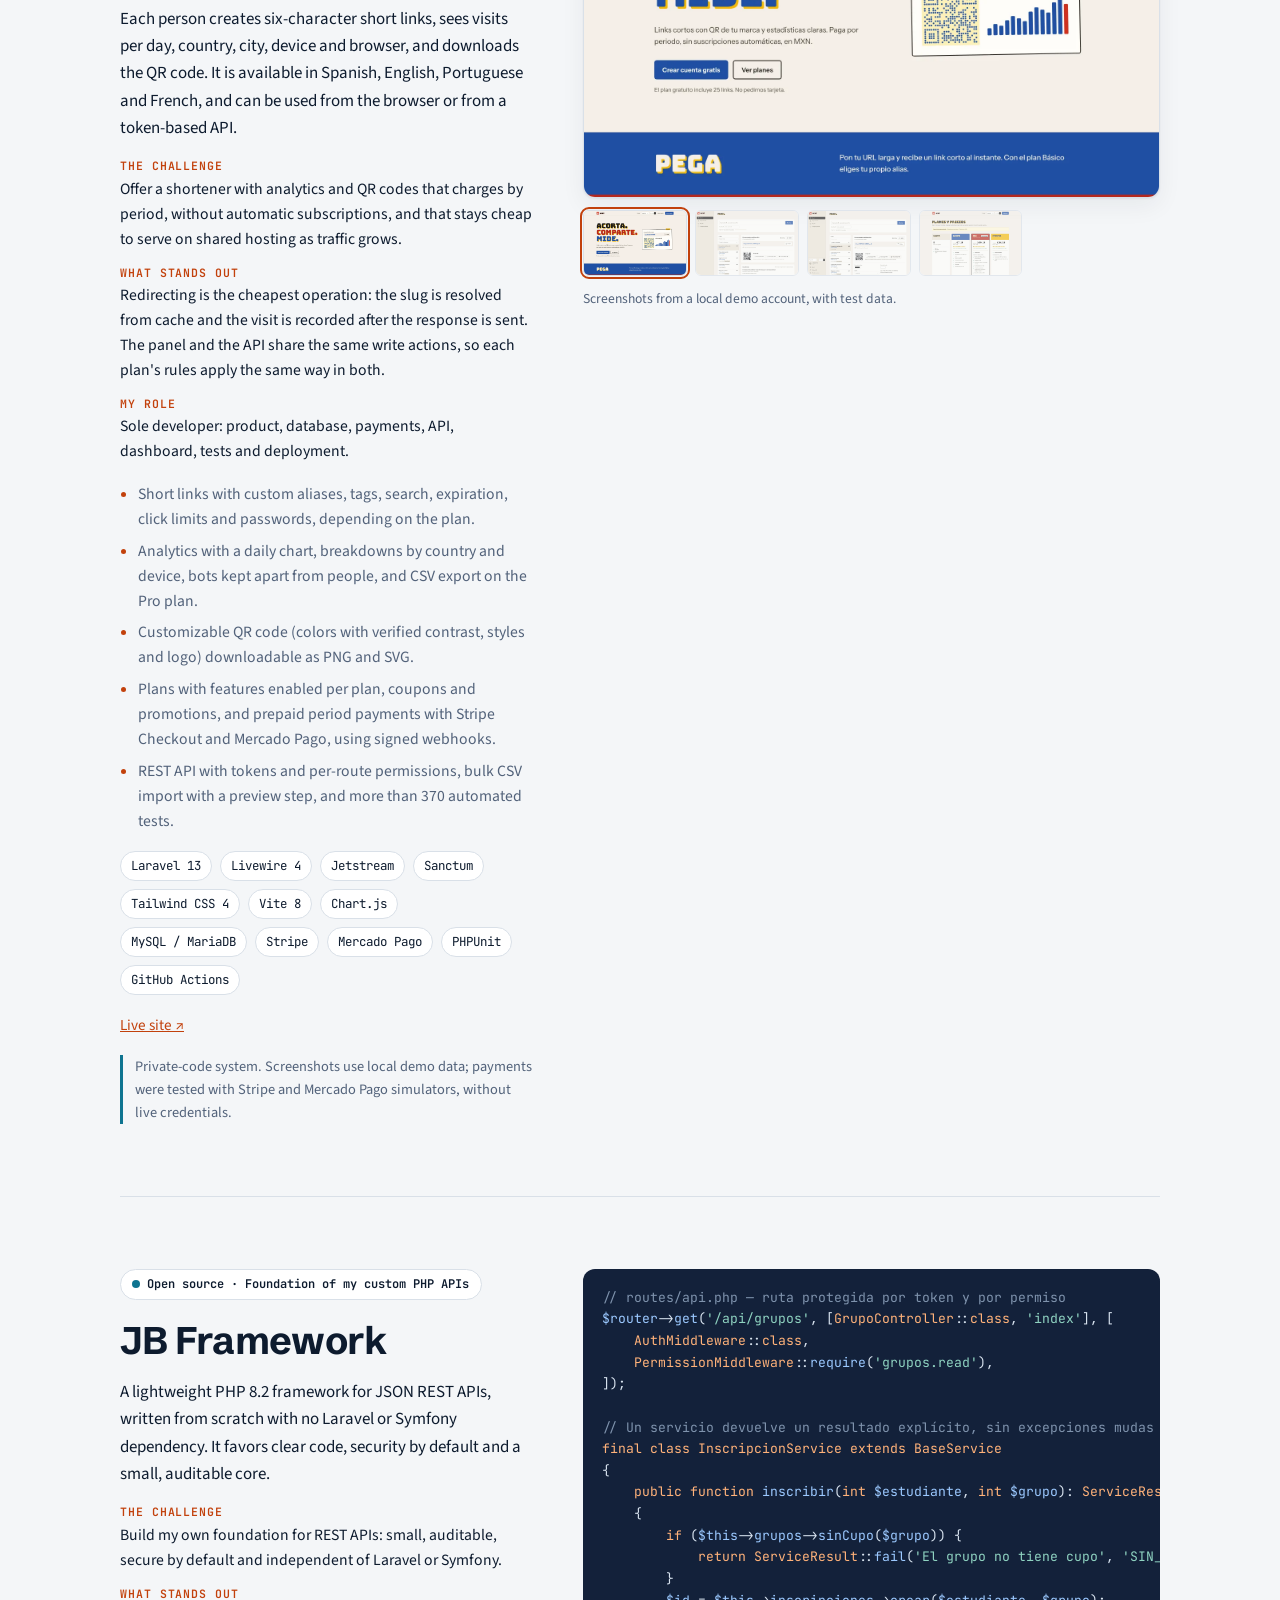
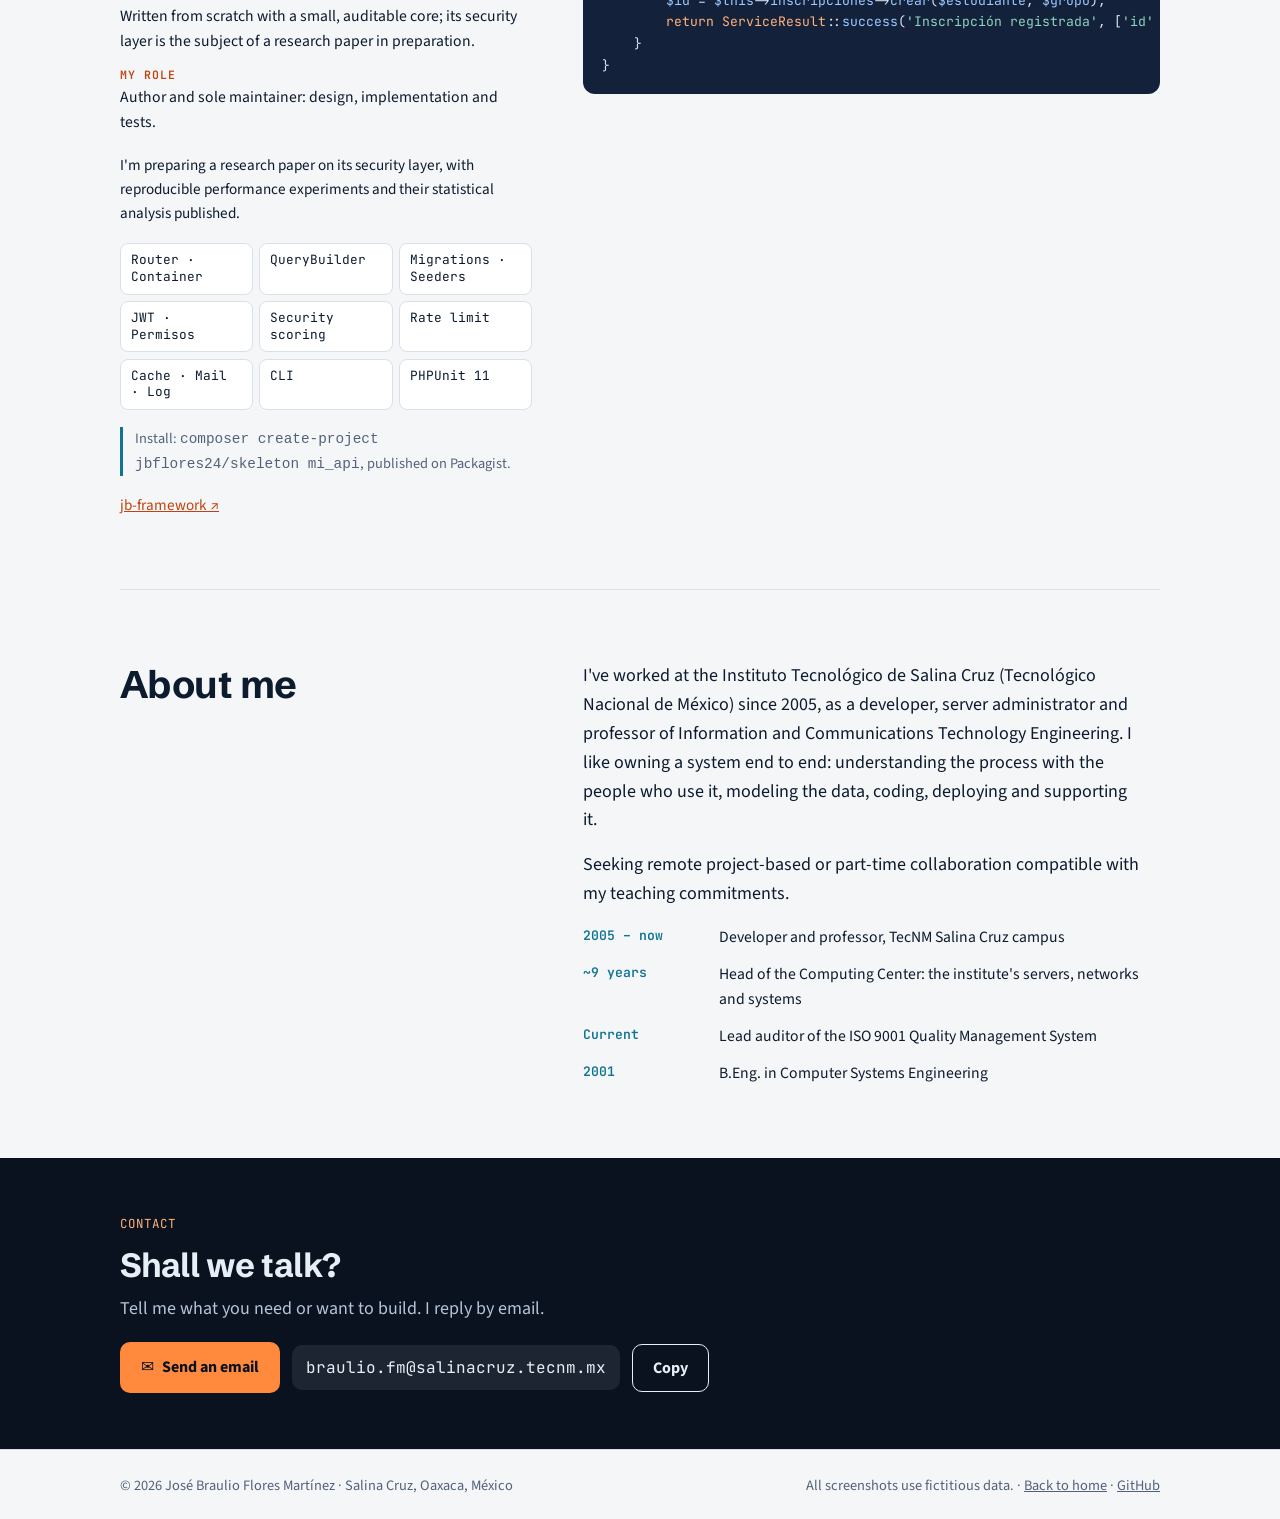
==== commit 7af3e248: "Actualiza portafolio: solo dos repos públicos, agrega acrt y nuevo stack" ====
--- a/portafolio/index.html
+++ b/portafolio/index.html
@@ -111,7 +111,7 @@
 </div></section>
 
 <div class="wrap">
-<section class="evidence" aria-labelledby="evidence-title"><h2 id="evidence-title"><span class="es">Código público para revisar</span><span class="en">Public code to review</span></h2><p><span class="es">Tres puntos de entrada: una API Laravel, el framework PHP y una plataforma de comercio electrónico. Lenguas, pitIA y la plataforma modular se presentan como casos de estudio con código privado.</span><span class="en">Three entry points: a Laravel API, the PHP framework and an e-commerce platform. Lenguas, pitIA and the modular platform are private-code case studies.</span></p><div class="index"><a href="https://github.com/jbflores24/apiVariables"><span class="k"><span class="es">Laravel</span><span class="en">Laravel</span></span><span class="t">apiVariables</span><span class="s"><span class="es">Sanctum, permisos y pruebas</span><span class="en">Sanctum, permissions and tests</span></span></a><a href="https://github.com/jbflores24/jb-framework"><span class="k"><span class="es">Arquitectura PHP</span><span class="en">PHP architecture</span></span><span class="t">jb-framework</span><span class="s"><span class="es">Router, middleware, persistencia y CLI</span><span class="en">Router, middleware, persistence and CLI</span></span></a><a href="https://github.com/jbflores24/commerce-cms"><span class="k"><span class="es">Comercio electrónico</span><span class="en">E-commerce</span></span><span class="t">commerce-cms</span><span class="s"><span class="es">Tienda, CMS y punto de venta</span><span class="en">Store, CMS and point of sale</span></span></a></div></section>
+<section class="evidence" aria-labelledby="evidence-title"><h2 id="evidence-title"><span class="es">Código público para revisar</span><span class="en">Public code to review</span></h2><p><span class="es">Dos puntos de entrada: una API Laravel y el framework PHP. Lenguas, pitIA, acrt y la plataforma modular se presentan como casos de estudio con código privado.</span><span class="en">Two entry points: a Laravel API and the PHP framework. Lenguas, pitIA, acrt and the modular platform are private-code case studies.</span></p><div class="index"><a href="https://github.com/jbflores24/apiVariables"><span class="k"><span class="es">Laravel</span><span class="en">Laravel</span></span><span class="t">apiVariables</span><span class="s"><span class="es">Sanctum, permisos y pruebas</span><span class="en">Sanctum, permissions and tests</span></span></a><a href="https://github.com/jbflores24/jb-framework"><span class="k"><span class="es">Arquitectura PHP</span><span class="en">PHP architecture</span></span><span class="t">jb-framework</span><span class="s"><span class="es">Router, middleware, persistencia y CLI</span><span class="en">Router, middleware, persistence and CLI</span></span></a></div></section>
 <nav class="index" id="proyectos" aria-label="Proyectos">
   <a href="#lenguas"><span class="k"><span class="es">En producción</span><span class="en">In production</span></span><span class="t"><span class="es">Control de Lenguas</span><span class="en">Language Enrollment</span></span><span class="s"><span class="es">Inscripciones, calificaciones y constancias</span><span class="en">Enrollment, grades and certificates</span></span></a>
   <a href="#plantilla"><span class="k"><span class="es">Base reutilizable</span><span class="en">Reusable base</span></span><span class="t"><span class="es">Plataforma modular</span><span class="en">Modular platform</span></span><span class="s"><span class="es">Constructor CRUD, reglas, flujos y tableros</span><span class="en">CRUD builder, rules, workflows and dashboards</span></span></a>
@@ -120,7 +120,7 @@
   <a href="#pitia"><span class="k">Android</span><span class="t">pitIA</span><span class="s"><span class="es">Asistente por voz para clases</span><span class="en">Voice assistant for classes</span></span></a>
   <a href="#acuicola"><span class="k"><span class="es">Móvil + API</span><span class="en">Mobile + API</span></span><span class="t"><span class="es">Variables acuícolas</span><span class="en">Aquaculture monitoring</span></span><span class="s"><span class="es">Calidad del agua en estanques</span><span class="en">Water quality in fish ponds</span></span></a>
   <a href="#credencial"><span class="k">Web</span><span class="t"><span class="es">Credencial con QR</span><span class="en">QR student ID</span></span><span class="s"><span class="es">Datos de emergencia al escanear</span><span class="en">Emergency data on scan</span></span></a>
-  <a href="#commerce-cms"><span class="k"><span class="es">Comercio electrónico</span><span class="en">E-commerce</span></span><span class="t">commerce-cms</span><span class="s"><span class="es">Tienda, CMS y punto de venta</span><span class="en">Store, CMS and point of sale</span></span></a>
+  <a href="#acrt"><span class="k"><span class="es">En producción</span><span class="en">In production</span></span><span class="t">acrt</span><span class="s"><span class="es">Acortador con QR, analítica, planes y API</span><span class="en">Shortener with QR, analytics, plans and API</span></span></a>
   <a href="#jb-framework"><span class="k"><span class="es">Código abierto</span><span class="en">Open source</span></span><span class="t">JB Framework</span><span class="s"><span class="es">Framework PHP propio para APIs REST</span><span class="en">My own PHP framework for REST APIs</span></span></a>
 </nav>
 
@@ -312,22 +312,44 @@
 </article>
 
 <!-- JB FRAMEWORK -->
-<article class="case" id="commerce-cms"><div class="txt"><span class="status"><span class="es">Web + API · Código público</span><span class="en">Web + API · Public code</span></span><h2><span class="es">Comercio electrónico y CMS configurable</span><span class="en">Configurable e-commerce and CMS</span></h2><p class="summary"><span class="es">Plataforma de comercio electrónico y CMS que se instala por negocio, con su propia base de datos. La persona que administra la tienda cambia casi todo desde el panel de control: catálogo, páginas, promociones y punto de venta, sin escribir código.</span><span class="en">E-commerce and CMS platform installed separately for each business, with its own database. The store owner changes almost everything from the admin panel (catalog, pages, promotions and point of sale) without writing code.</span></p><dl class="brief"><div><dt><span class="es">El reto</span><span class="en">The challenge</span></dt><dd><span class="es">Que un negocio pequeño pueda vender en línea y en mostrador desde una sola herramienta, sin depender de una plataforma compartida y sin que el inventario ni los cobros se descuadren.</span><span class="en">Let a small business sell online and at the counter from one tool, without relying on a shared platform, and without stock or payments falling out of balance.</span></dd></div><div><dt><span class="es">Lo distintivo</span><span class="en">What stands out</span></dt><dd><span class="es">Cada negocio tiene su instalación y su base de datos PostgreSQL. El inventario se descuenta de forma atómica para evitar sobreventas, los precios se guardan en centavos enteros y los tipos de contenido usan campos personalizados en JSONB.</span><span class="en">Each business runs its own installation and PostgreSQL database. Stock is deducted atomically to prevent overselling, prices are stored as whole cents, and content types use custom fields stored as JSONB.</span></dd></div><div><dt><span class="es">Mi rol</span><span class="en">My role</span></dt><dd><span class="es">Único desarrollador: dirigí el desarrollo con ayuda de Claude (IA), desde la arquitectura hasta la API, el panel de administración, la tienda pública y el punto de venta.</span><span class="en">Sole developer: I directed the development with help from Claude (AI), from the architecture to the API, admin panel, public store and point of sale.</span></dd></div></dl><ul class="points"><li><span class="es">Panel sin código: tipos de contenido con campos propios, catálogo con variantes y páginas por bloques con historial de 50 versiones.</span><span class="en">No-code panel: content types with custom fields, catalog with variants and block-based pages with a 50-version history.</span></li><li><span class="es">Punto de venta con cajas, turnos con arqueo inicial y final, cobros mixtos, reembolsos y etiquetas Code 128.</span><span class="en">Point of sale with registers, shifts with opening and closing cash counts, split payments, refunds and Code 128 labels.</span></li><li><span class="es">Pagos con Stripe Checkout y webhooks idempotentes, con pasarela simulada para desarrollo.</span><span class="en">Payments with Stripe Checkout and idempotent webhooks, plus a simulated gateway for development.</span></li><li><span class="es">Cupones de porcentaje, monto fijo o envío gratis, con límites por cliente y por producto; reportes de ventas, inventario y caja en PDF y CSV.</span><span class="en">Coupons for percentage, fixed amount or free shipping, with limits per customer and per product; sales, inventory and cash reports in PDF and CSV.</span></li><li><span class="es">Compra como invitado con seguimiento por token, enlaces a WhatsApp con mensaje prellenado y un asistente de IA que consulta el catálogo en tiempo real.</span><span class="en">Guest checkout with token-based order tracking, WhatsApp links with a prefilled message, and an AI assistant that reads the catalog in real time.</span></li><li><span class="es">Seguridad: bitácora de auditoría inmutable, listas de IP con rangos CIDR, límites de tasa ajustables y 2FA con TOTP.</span><span class="en">Security: immutable audit log, IP allow and block lists with CIDR ranges, adjustable rate limits and TOTP two-factor authentication.</span></li></ul><div class="chips"><span>TypeScript</span><span>Node.js 24</span><span>NestJS 12</span><span>Next.js 16</span><span>React 19</span><span>Prisma 7</span><span>PostgreSQL 17</span><span>Tailwind CSS 4</span><span>TanStack Query</span><span>Stripe</span><span>Zod</span><span>PDFKit</span><span>sharp</span><span>Vitest</span><span>Playwright</span><span>pnpm</span></div><p class="code-note"><span class="es">Repositorio público. Capturas de la demostración «Sicarú», con datos de prueba.</span><span class="en">Public repository. Screenshots from the «Sicarú» demo, with test data.</span></p><div class="links"><a href="https://github.com/jbflores24/commerce-cms" target="_blank" rel="noopener"><span class="es">Código del proyecto</span><span class="en">Project source code</span> ↗</a><a href="https://github.com/jbflores24/commerce-cms/blob/main/docs/README.md" target="_blank" rel="noopener"><span class="es">Documentación técnica</span><span class="en">Technical documentation</span> ↗</a></div></div>
+<article class="case" id="acrt">
+  <div class="txt">
+    <span class="status"><span class="es">En producción · Web + API</span><span class="en">In production · Web + API</span></span>
+    <h2><span class="es">Acortador de enlaces con QR y analítica</span><span class="en">Link shortener with QR codes and analytics</span></h2>
+    <p class="summary">
+      <span class="es">Cada persona crea enlaces cortos de seis caracteres, ve sus visitas por día, país, ciudad, dispositivo y navegador, y descarga el código QR. Está disponible en español, inglés, portugués y francés, y se usa desde el navegador o desde una API con tokens.</span>
+      <span class="en">Each person creates six-character short links, sees visits per day, country, city, device and browser, and downloads the QR code. It is available in Spanish, English, Portuguese and French, and can be used from the browser or from a token-based API.</span>
+    </p>
+    <dl class="brief">
+      <div><dt><span class="es">El reto</span><span class="en">The challenge</span></dt><dd><span class="es">Ofrecer un acortador con analítica y QR que cobre por periodo, sin suscripciones automáticas, y que siga siendo barato de atender en un hosting compartido aunque crezca el tráfico.</span><span class="en">Offer a shortener with analytics and QR codes that charges by period, without automatic subscriptions, and that stays cheap to serve on shared hosting as traffic grows.</span></dd></div>
+      <div><dt><span class="es">Lo distintivo</span><span class="en">What stands out</span></dt><dd><span class="es">La redirección es la operación más barata: el slug se resuelve desde caché y la visita se registra después de responder. Panel y API usan las mismas acciones de escritura, así que las reglas de cada plan se aplican igual en ambos.</span><span class="en">Redirecting is the cheapest operation: the slug is resolved from cache and the visit is recorded after the response is sent. The panel and the API share the same write actions, so each plan's rules apply the same way in both.</span></dd></div>
+      <div><dt><span class="es">Mi rol</span><span class="en">My role</span></dt><dd><span class="es">Único desarrollador: producto, base de datos, cobros, API, panel, pruebas y despliegue.</span><span class="en">Sole developer: product, database, payments, API, dashboard, tests and deployment.</span></dd></div>
+    </dl>
+    <ul class="points">
+      <li><span class="es">Enlaces con alias personalizado, etiquetas, búsqueda, caducidad, límite de clics y contraseña, según el plan.</span><span class="en">Short links with custom aliases, tags, search, expiration, click limits and passwords, depending on the plan.</span></li>
+      <li><span class="es">Analítica con gráfica diaria, desgloses por país y dispositivo, bots separados de personas y exportación a CSV en el plan Pro.</span><span class="en">Analytics with a daily chart, breakdowns by country and device, bots kept apart from people, and CSV export on the Pro plan.</span></li>
+      <li><span class="es">Código QR personalizable (colores con contraste verificado, estilos y logo) con descarga en PNG y SVG.</span><span class="en">Customizable QR code (colors with verified contrast, styles and logo) downloadable as PNG and SVG.</span></li>
+      <li><span class="es">Planes con funciones activables por plan, cupones y promociones, y pagos por periodo prepagado con Stripe Checkout y Mercado Pago, con webhooks firmados.</span><span class="en">Plans with features enabled per plan, coupons and promotions, and prepaid period payments with Stripe Checkout and Mercado Pago, using signed webhooks.</span></li>
+      <li><span class="es">API REST con tokens y permisos por ruta, carga masiva desde CSV con revisión previa y más de 370 pruebas automatizadas.</span><span class="en">REST API with tokens and per-route permissions, bulk CSV import with a preview step, and more than 370 automated tests.</span></li>
+    </ul>
+    <div class="chips"><span>Laravel 13</span><span>Livewire 4</span><span>Jetstream</span><span>Sanctum</span><span>Tailwind CSS 4</span><span>Vite 8</span><span>Chart.js</span><span>MySQL / MariaDB</span><span>Stripe</span><span>Mercado Pago</span><span>PHPUnit</span><span>GitHub Actions</span></div>
+    <div class="links"><a href="https://acrt.jbflores.com.mx" target="_blank" rel="noopener"><span class="es">Sitio en producción</span><span class="en">Live site</span> ↗</a></div>
+    <p class="code-note"><span class="es">Sistema con código privado. Las capturas usan datos de demostración locales; los cobros se probaron con simuladores de Stripe y Mercado Pago, sin credenciales reales.</span><span class="en">Private-code system. Screenshots use local demo data; payments were tested with Stripe and Mercado Pago simulators, without live credentials.</span></p>
+  </div>
   <div class="gallery" data-gallery>
     <div class="browser">
-      <div class="urlbar"><i></i><span data-url>commerce-cms · Voltio · Catálogo</span></div>
-      <img data-main src="img/commerce-cms-voltio-tienda.webp" width="1440" height="900" alt="Catálogo de Voltio, tienda de electrónica, con categorías, existencias bajas y productos por encargo">
+      <div class="urlbar"><i></i><span data-url>acrt · Inicio</span></div>
+      <img data-main src="img/acrt-landing.webp" width="1440" height="900" alt="Página de inicio de acrt con el titular «Acorta. Comparte. Mide.» y una vista previa de un enlace con QR y gráfica de visitas" loading="lazy">
     </div>
     <div class="thumbs">
-      <button type="button" aria-pressed="true" data-src="img/commerce-cms-voltio-tienda.webp" data-path="Voltio · Catálogo" data-alt="Catálogo de Voltio, tienda de electrónica, con categorías, existencias bajas y productos por encargo"><img src="img/commerce-cms-voltio-tienda.webp" alt="" loading="lazy"></button>
-      <button type="button" aria-pressed="false" data-src="img/commerce-cms-voltio-producto.webp" data-path="Voltio · Producto" data-alt="Ficha de laptop en Voltio con precio, estado de existencia, garantía y especificaciones"><img src="img/commerce-cms-voltio-producto.webp" alt="" loading="lazy"></button>
-      <button type="button" aria-pressed="false" data-src="img/commerce-cms-tienda-portada.webp" data-path="Sicarú · Portada" data-alt="Portada pública de la tienda Sicarú con buscador, accesos a catálogo y pedidos a medida"><img src="img/commerce-cms-tienda-portada.webp" alt="" loading="lazy"></button>
-      <button type="button" aria-pressed="false" data-src="img/commerce-cms-tienda-catalogo.webp" data-path="Sicarú · Catálogo" data-alt="Catálogo Sicarú con búsqueda, filtro por categoría, aviso de pocas piezas y paginación"><img src="img/commerce-cms-tienda-catalogo.webp" alt="" loading="lazy"></button>
-      <button type="button" aria-pressed="false" data-src="img/commerce-cms-producto.webp" data-path="Sicarú · Producto" data-alt="Ficha de producto Sicarú con variantes de tamaño, precio por variante, cantidad y envío"><img src="img/commerce-cms-producto.webp" alt="" loading="lazy"></button>
-      <button type="button" aria-pressed="false" data-src="img/commerce-cms-admin-dashboard.webp" data-path="Admin · Resumen" data-alt="Resumen del día con pedidos por empacar, ventas, ticket promedio, existencias bajas y calendario de ventas"><img src="img/commerce-cms-admin-dashboard.webp" alt="" loading="lazy"></button>
-    </div>
-    <p class="caption"><span class="es">Capturas de las demostraciones «Voltio» (electrónica) y «Sicarú» (crochet), con datos de prueba.</span><span class="en">Screenshots from the «Voltio» (electronics) and «Sicarú» (crochet) demos, with test data.</span></p>
-  </div></article>
+      <button type="button" aria-pressed="true" data-src="img/acrt-landing.webp" data-path="Inicio" data-alt="Página de inicio de acrt con el titular «Acorta. Comparte. Mide.» y una vista previa de un enlace con QR y gráfica de visitas"><img src="img/acrt-landing.webp" alt="" loading="lazy"></button>
+      <button type="button" aria-pressed="false" data-src="img/acrt-estadisticas.webp" data-path="Panel · Estadísticas" data-alt="Panel con la lista de enlaces, el código QR y las estadísticas de los últimos 7 días, con países y dispositivos"><img src="img/acrt-estadisticas.webp" alt="" loading="lazy"></button>
+      <button type="button" aria-pressed="false" data-src="img/acrt-qr.webp" data-path="Panel · Personalizar QR" data-alt="Panel con el editor de QR: colores de código y fondo, estilo y carga de logo"><img src="img/acrt-qr.webp" alt="" loading="lazy"></button>
+      <button type="button" aria-pressed="false" data-src="img/acrt-planes.webp" data-path="Planes" data-alt="Comparación de planes Gratis, Básico, Pro y Empresa con precios por periodo"><img src="img/acrt-planes.webp" alt="" loading="lazy"></button>
+    </div>
+    <p class="caption"><span class="es">Capturas de una cuenta de demostración local, con datos de prueba.</span><span class="en">Screenshots from a local demo account, with test data.</span></p>
+  </div>
+</article>
 
 <section class="fw" id="jb-framework">
   <div class="txt">
@@ -352,8 +374,6 @@
     <p class="code-note"><span class="es">Instalación: <code>composer create-project jbflores24/skeleton mi_api</code>, publicado en Packagist.</span><span class="en">Install: <code>composer create-project jbflores24/skeleton mi_api</code>, published on Packagist.</span></p>
     <div class="links">
       <a href="https://github.com/jbflores24/jb-framework" target="_blank" rel="noopener">jb-framework ↗</a>
-      <a href="https://github.com/jbflores24/jbtest" target="_blank" rel="noopener">jbtest <span class="es">(banco de pruebas)</span><span class="en">(testbed)</span> ↗</a>
-      <a href="https://github.com/jbflores24/pruebas_jb" target="_blank" rel="noopener">pruebas_jb <span class="es">(experimentos)</span><span class="en">(experiments)</span> ↗</a>
     </div>
   </div>
 <pre class="code" aria-label="Ejemplo de código"><span class="c">// routes/api.php — ruta protegida por token y por permiso</span>
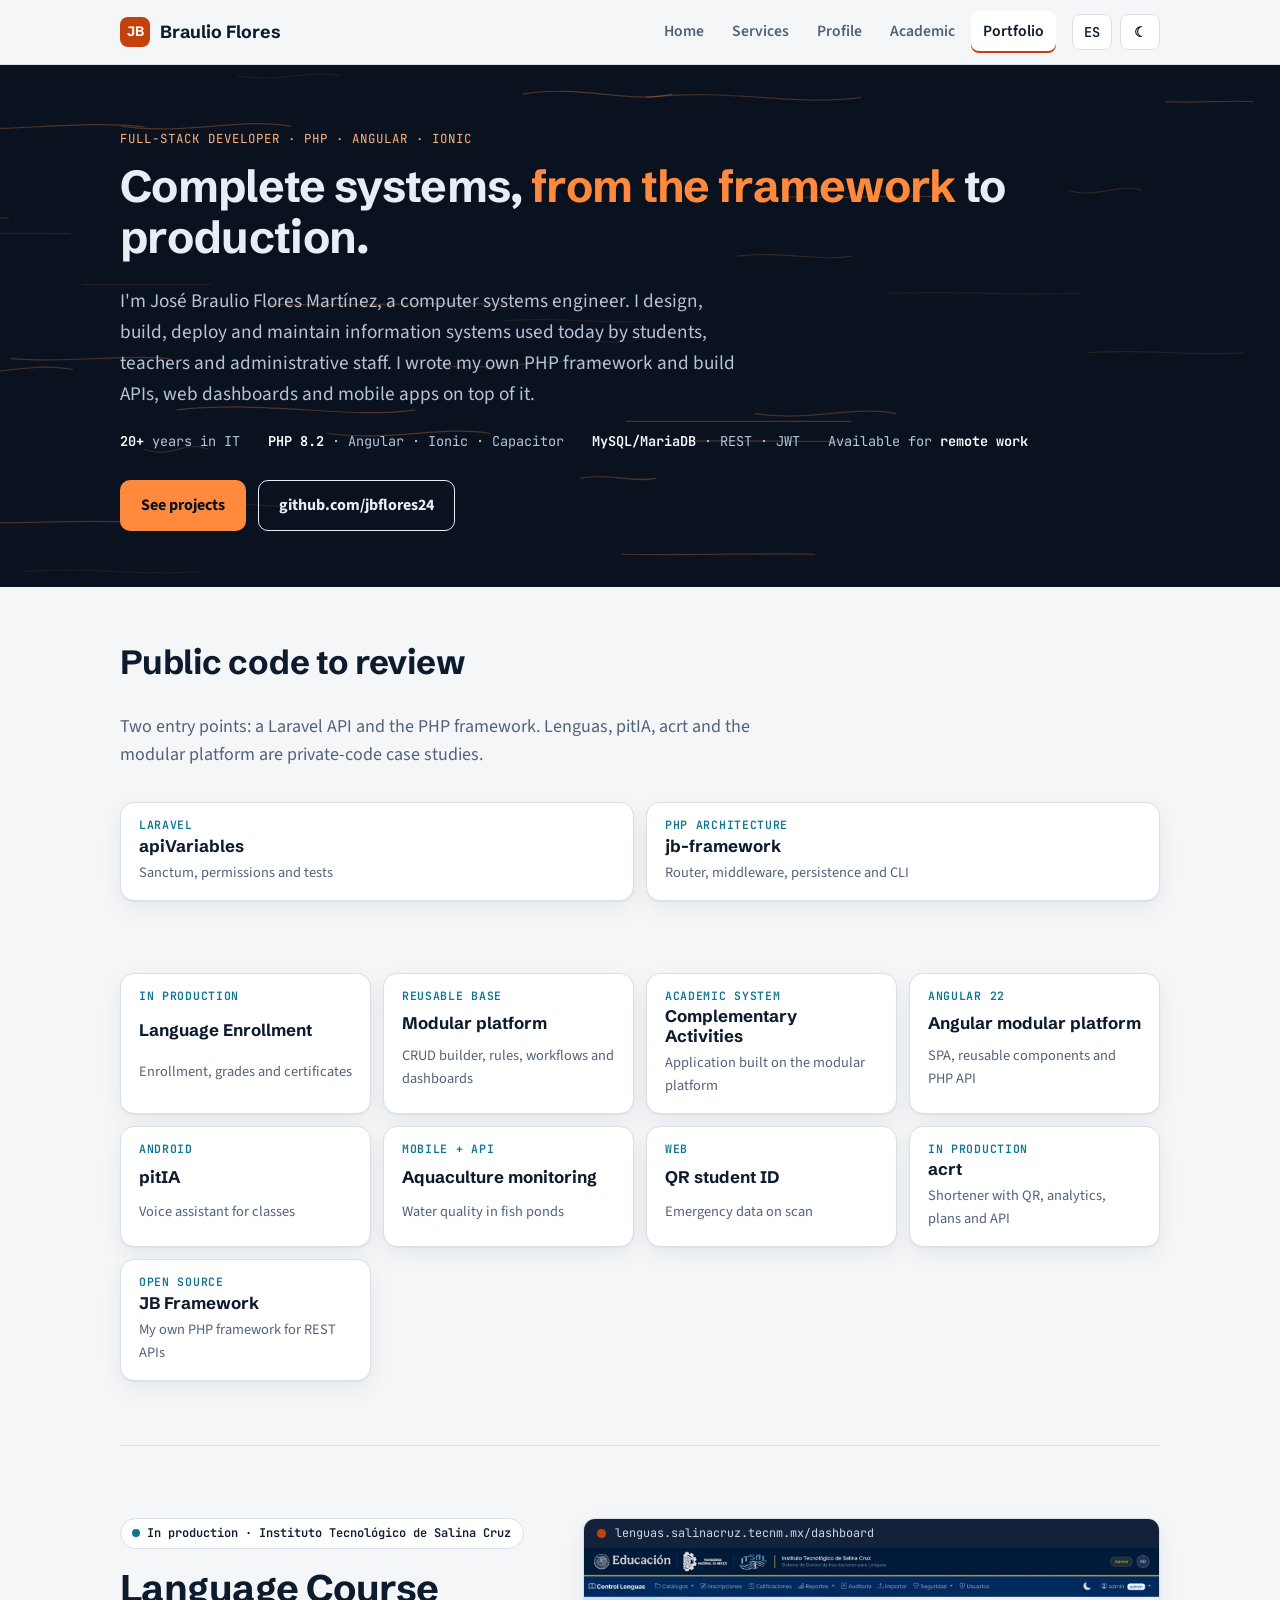
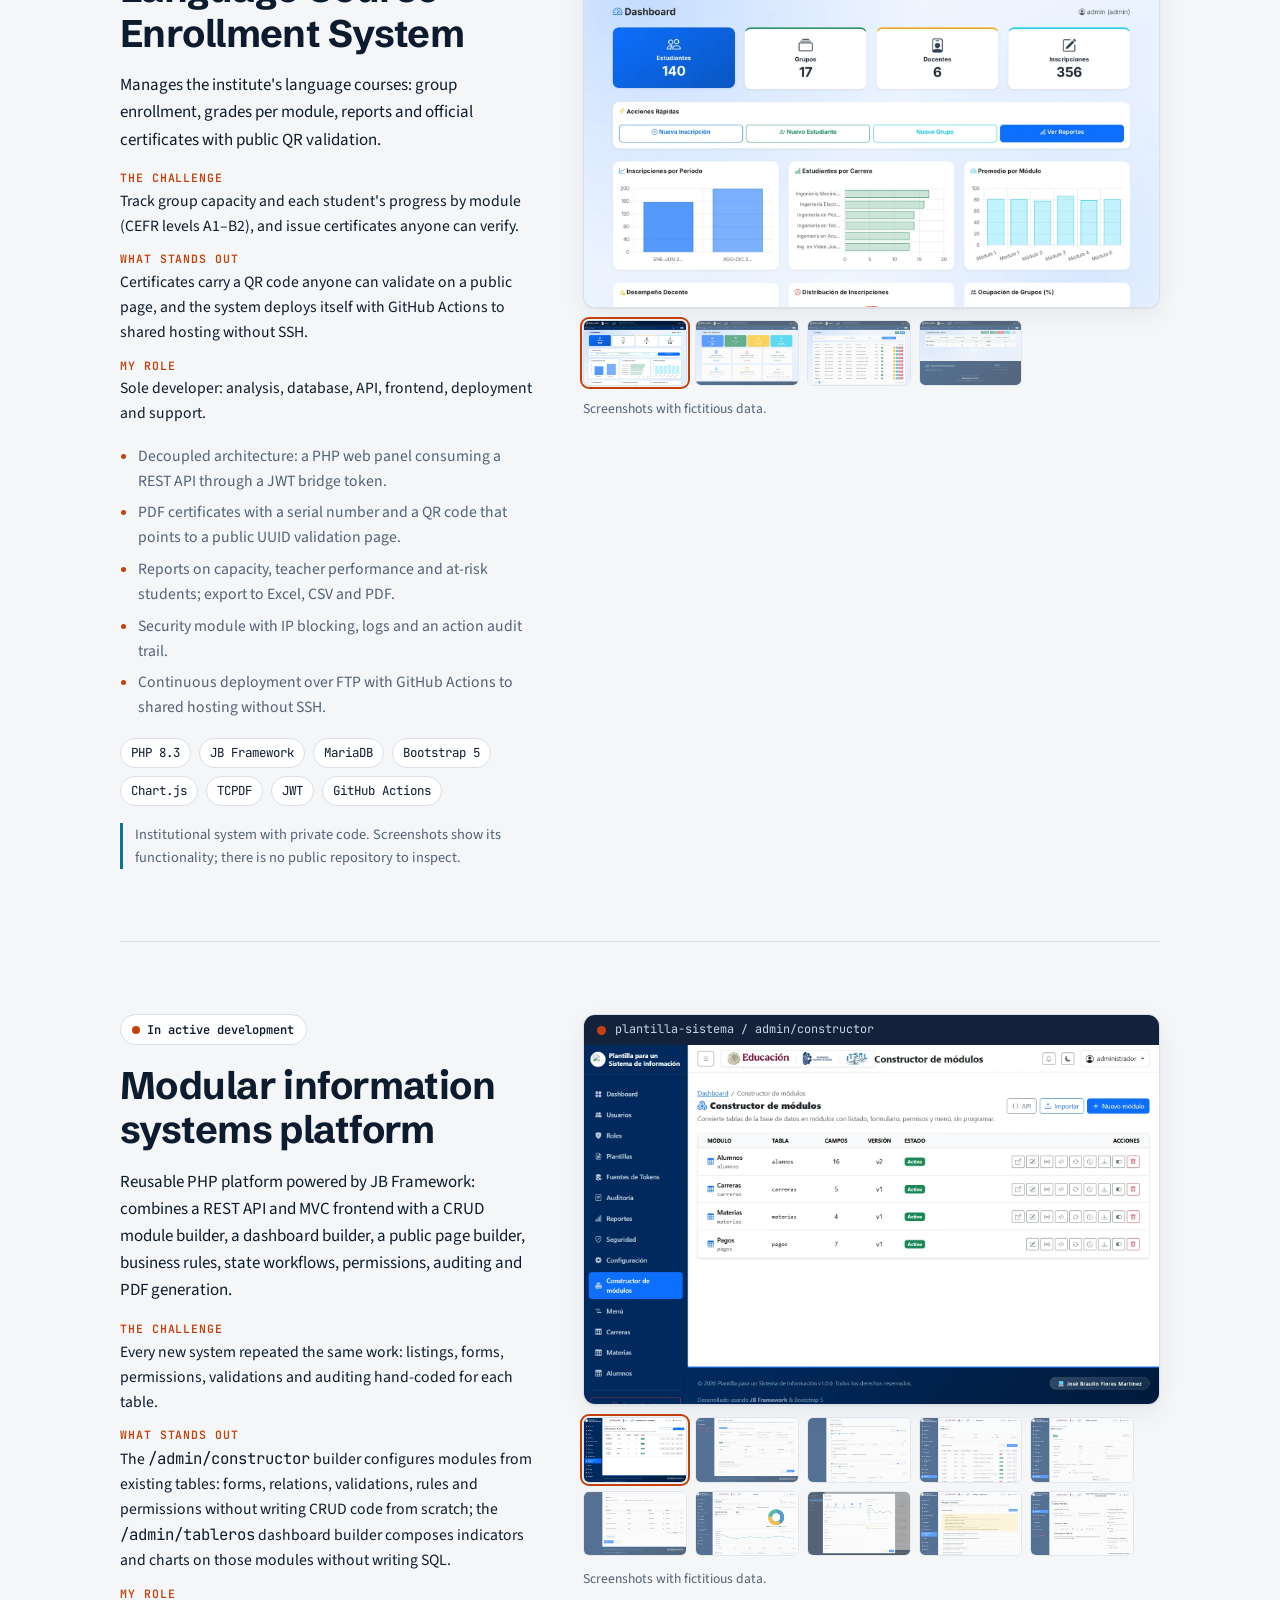
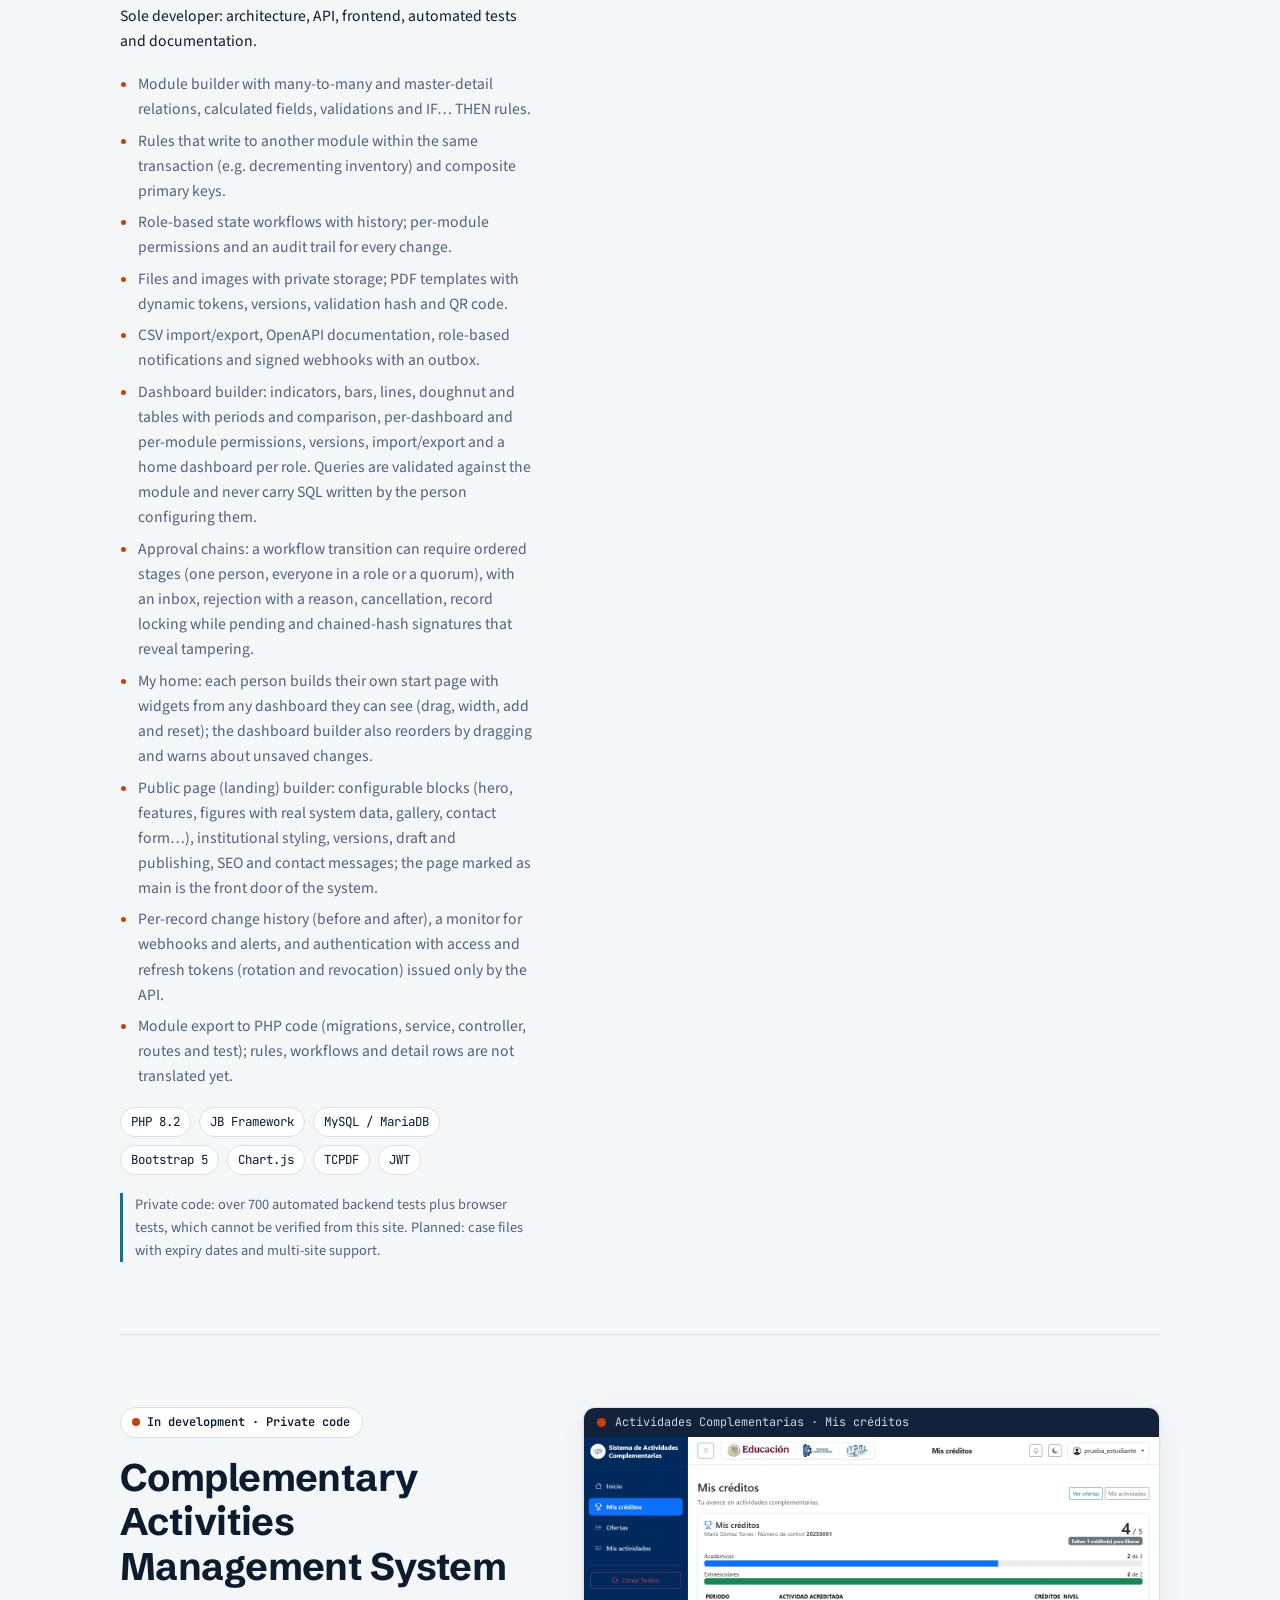
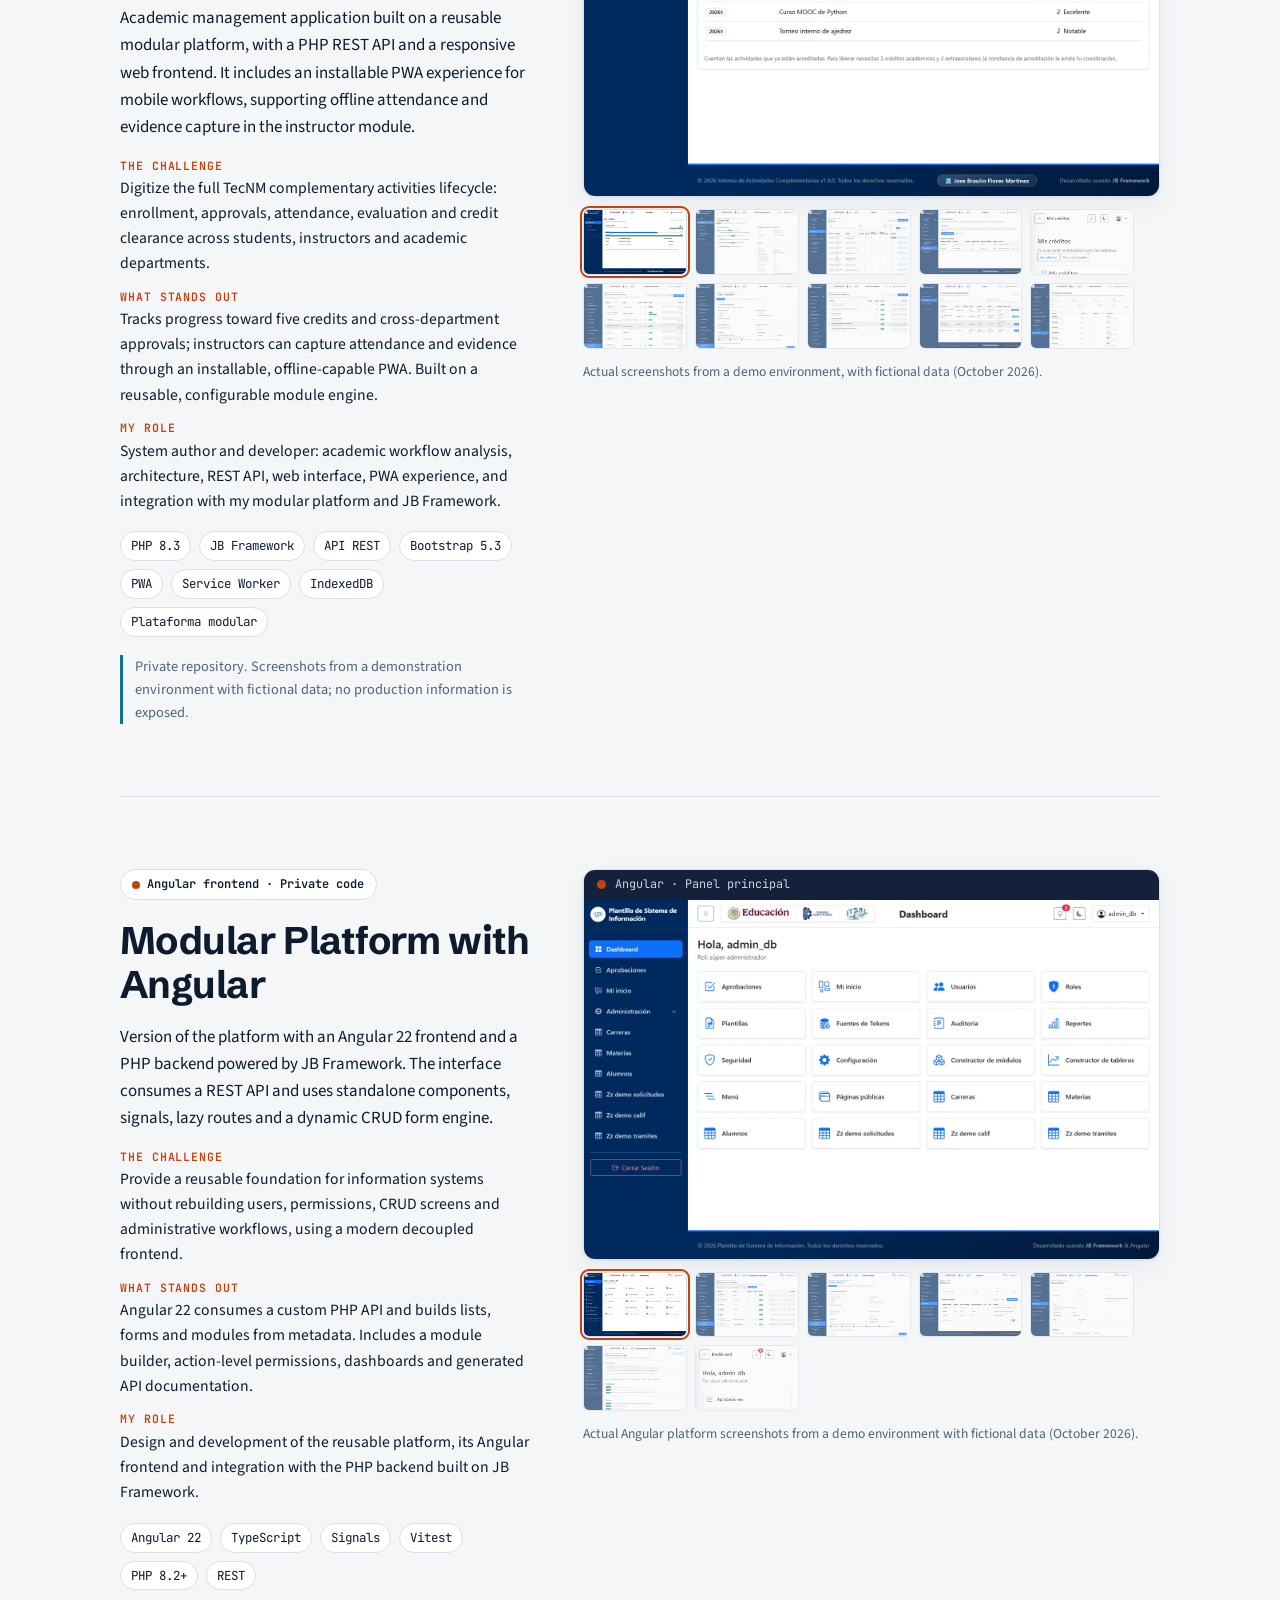
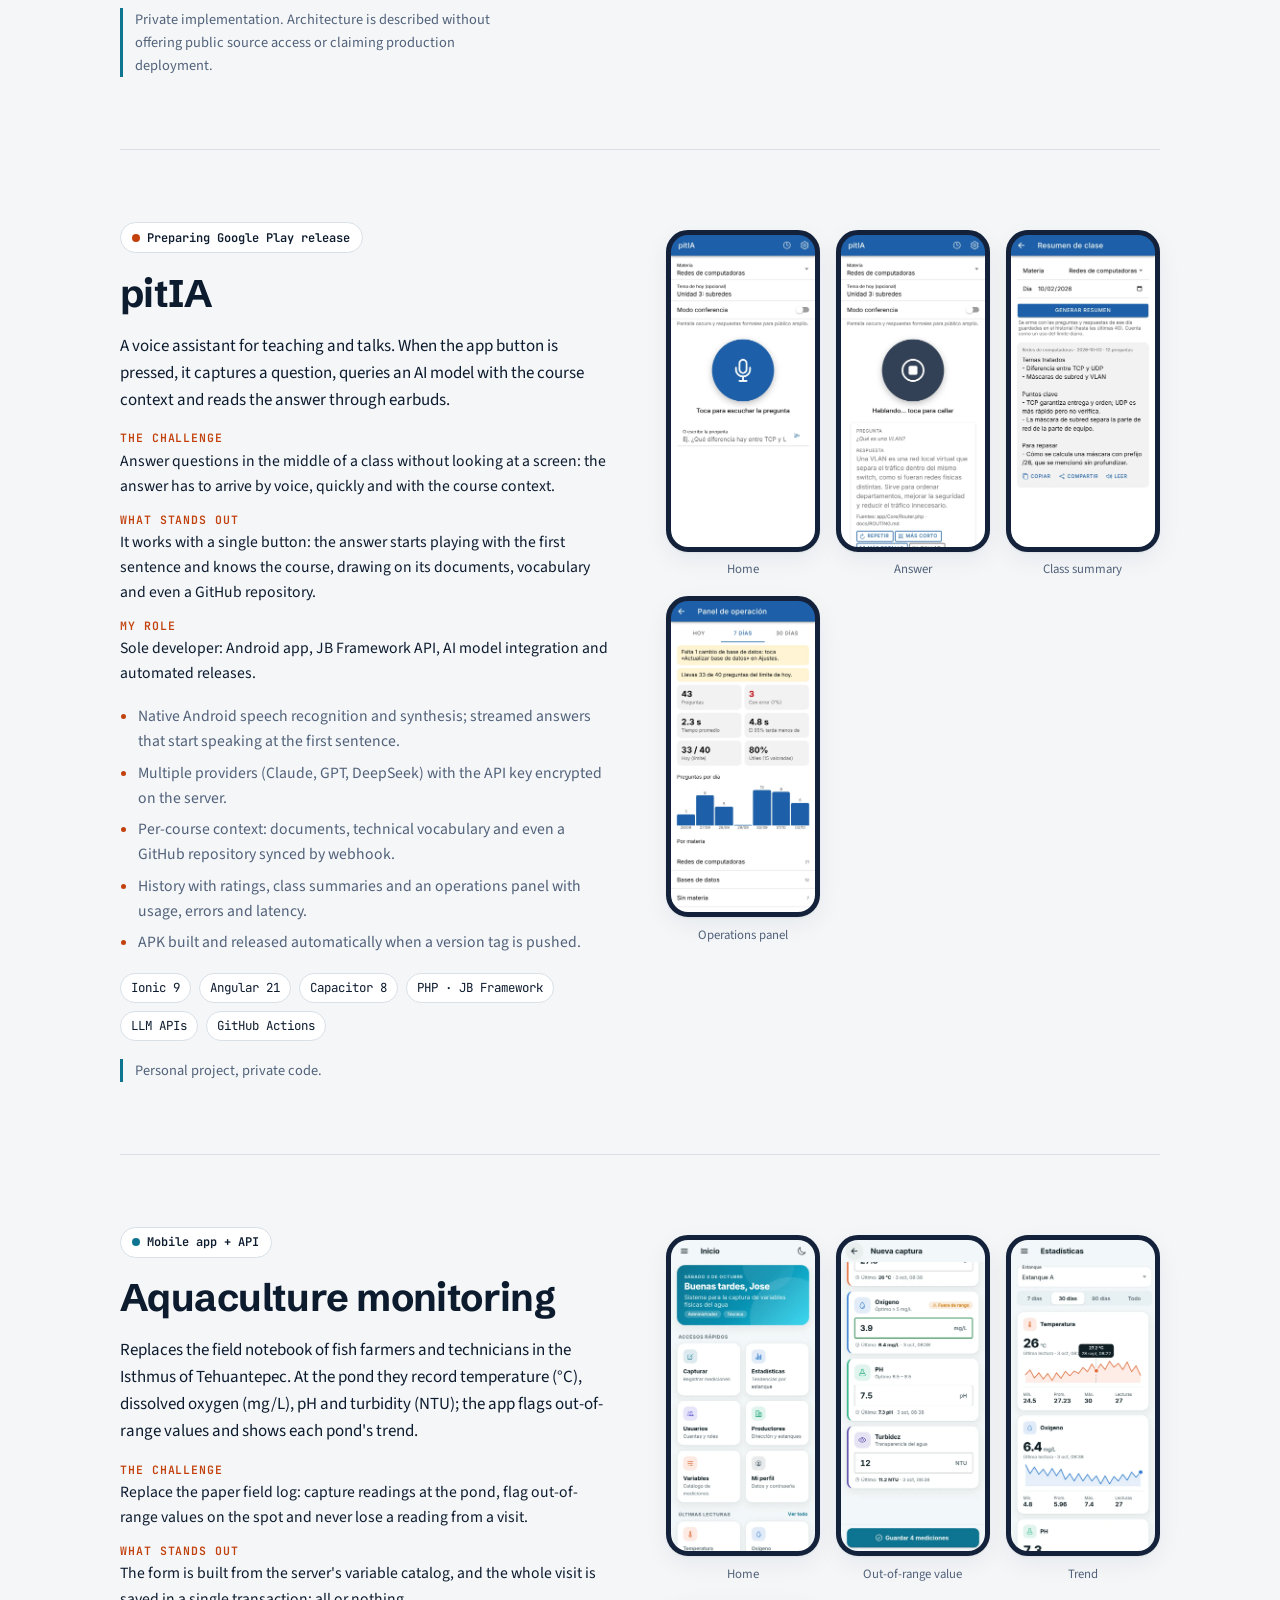
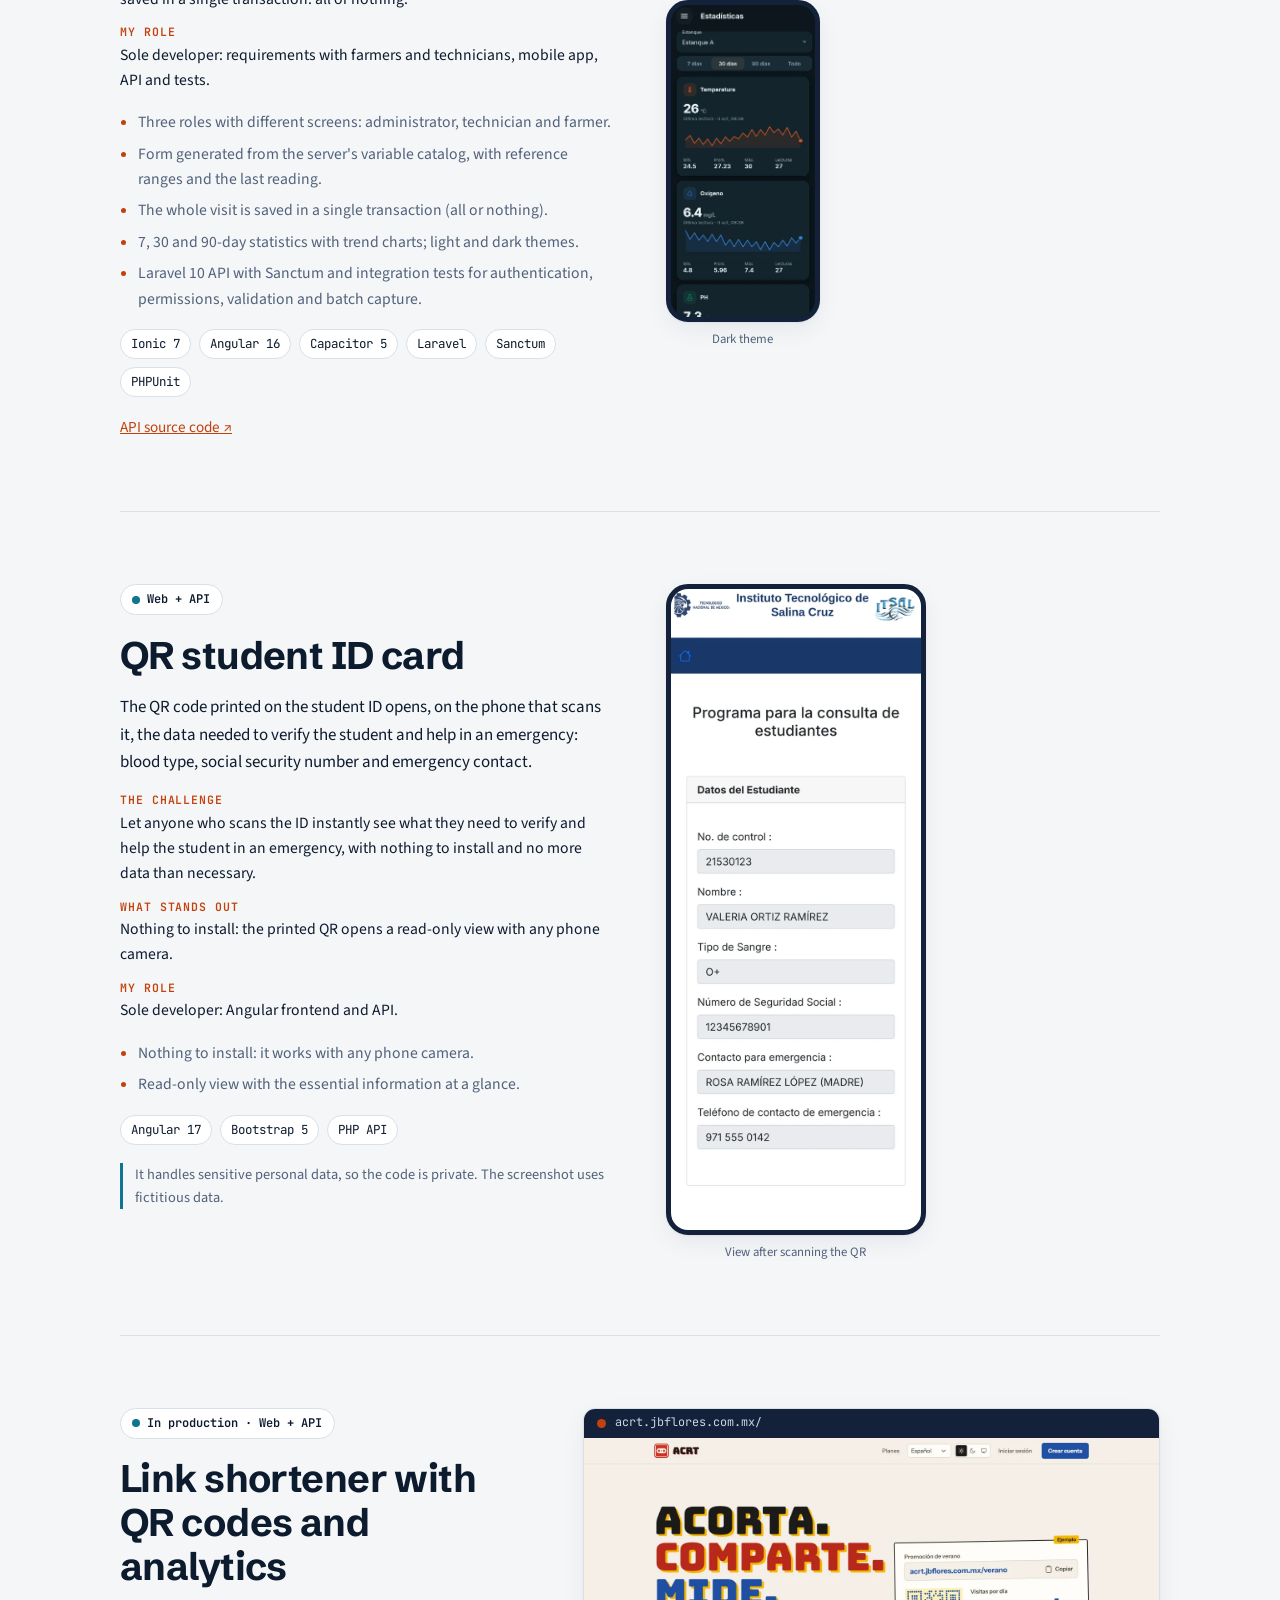
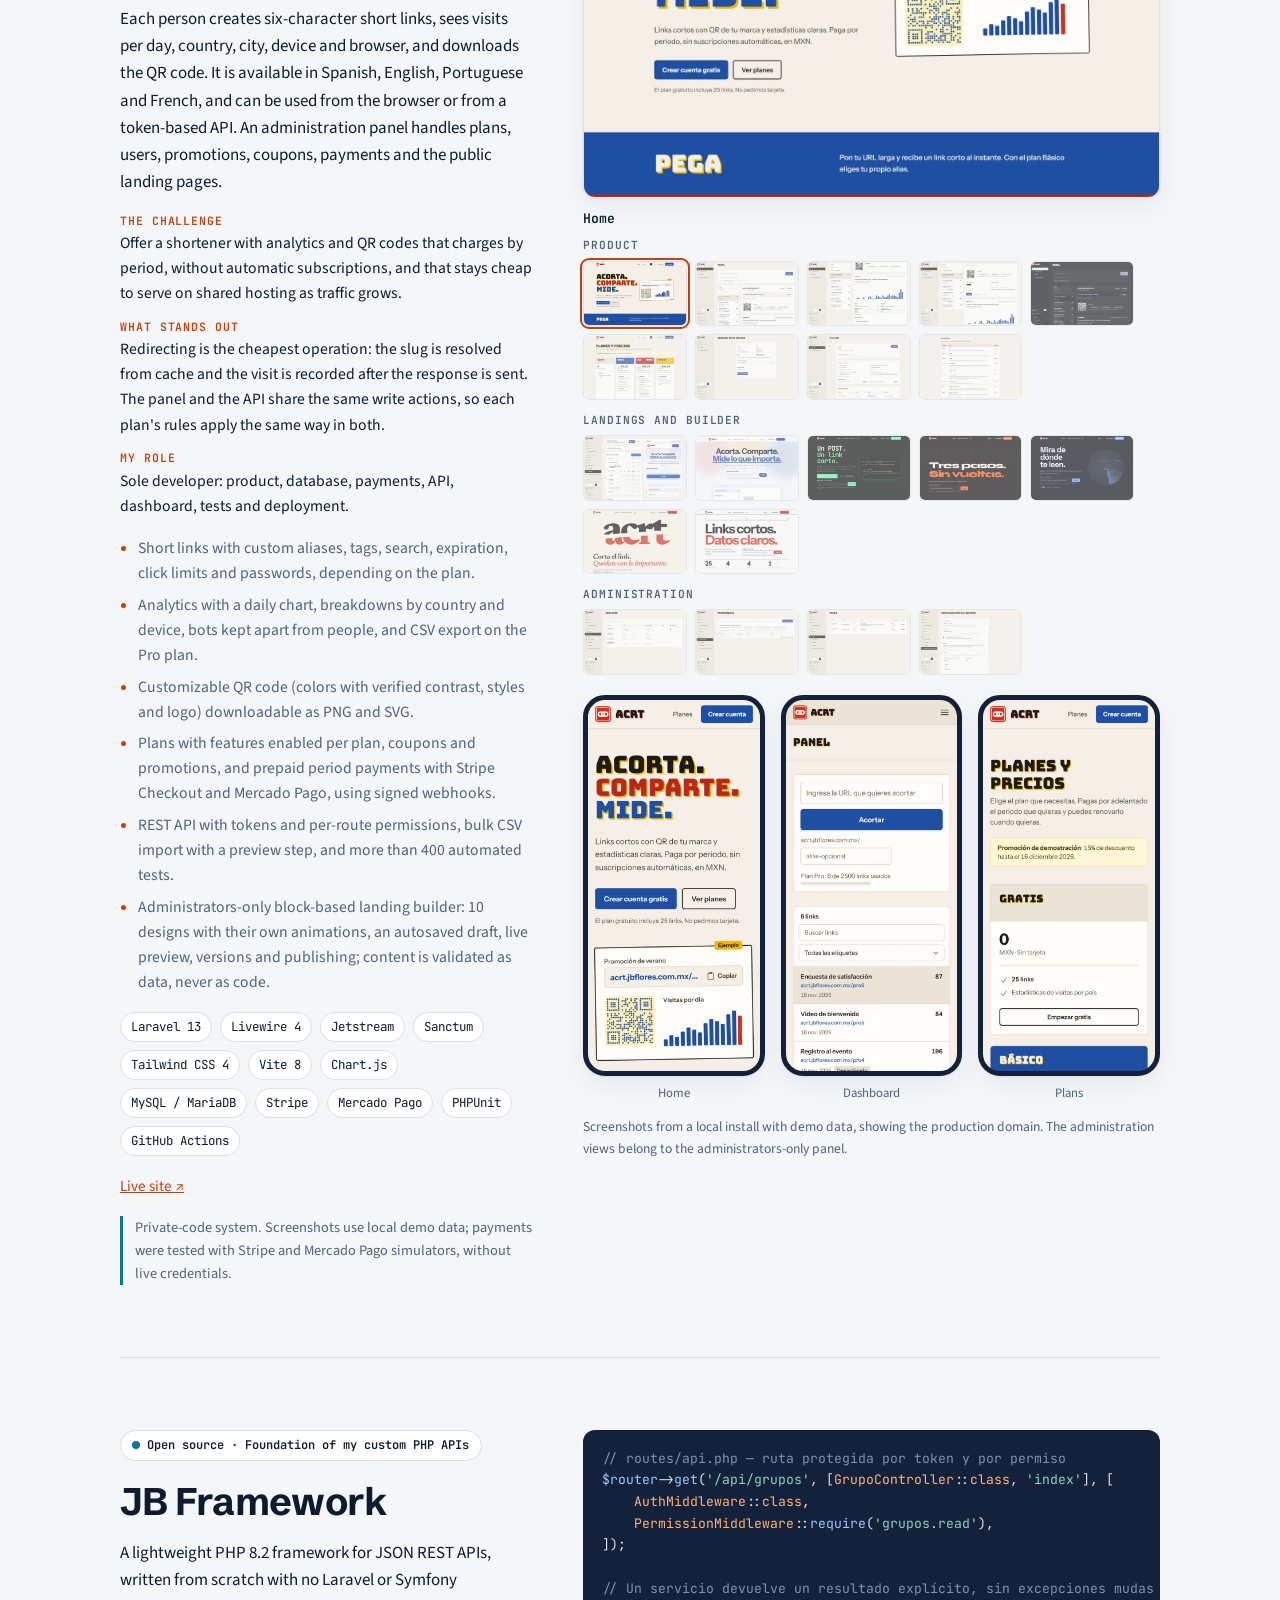
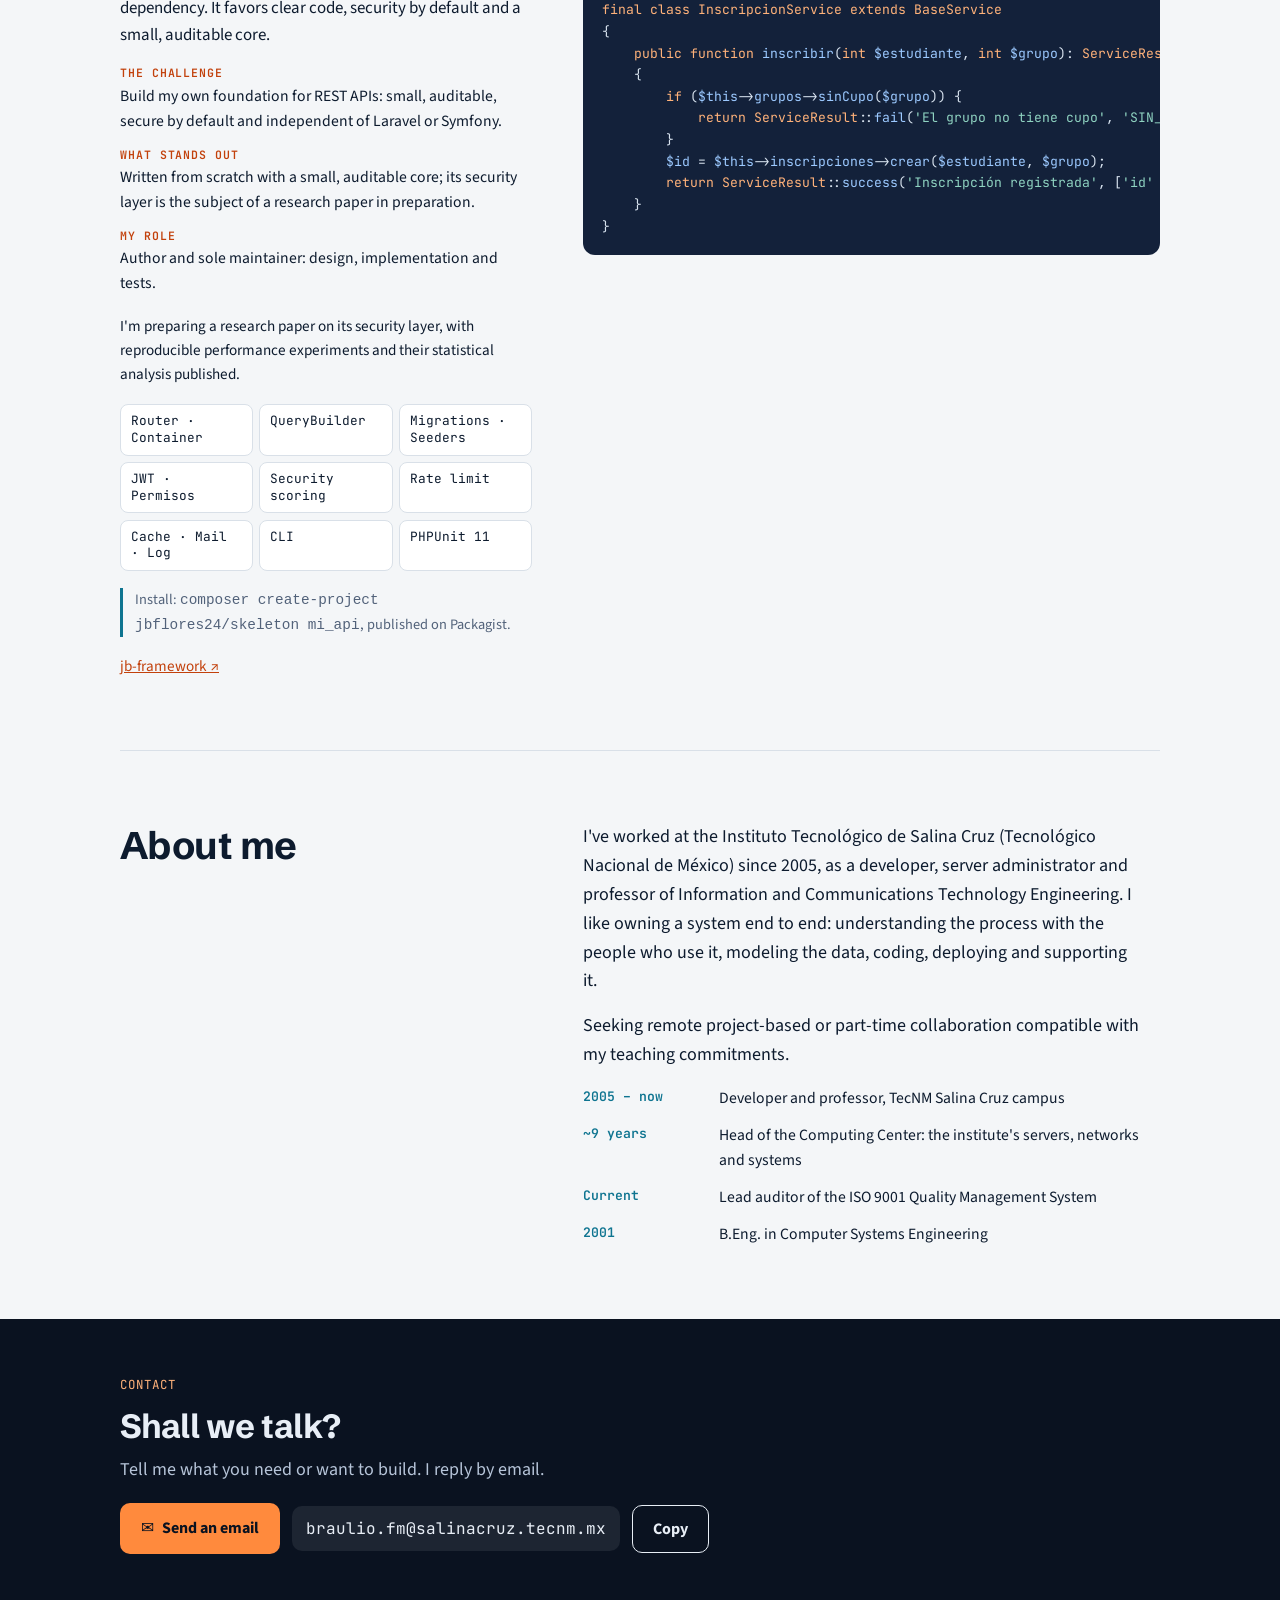
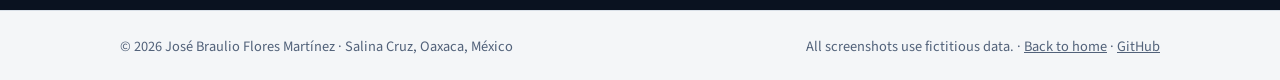
==== commit eb436da7: "Actualiza capturas de acrt y agrega 19 vistas: landings, constructor y administración" ====
--- a/portafolio/index.html
+++ b/portafolio/index.html
@@ -61,8 +61,12 @@
 .thumbs button{border:1px solid var(--line);background:var(--surface);padding:0;border-radius:6px;overflow:hidden;cursor:pointer;width:clamp(64px,18%,120px);opacity:.65}
 .thumbs button:hover{opacity:.9}
 .thumbs button[aria-pressed="true"]{opacity:1;outline:2px solid var(--accent);outline-offset:1px}
-.thumbs img{display:block;width:100%;aspect-ratio:16/10;object-fit:cover;object-position:top}
+.thumbs img{display:block;width:100%;height:auto;aspect-ratio:16/10;object-fit:cover;object-position:top}
 .caption{font-size:.85rem;color:var(--muted)}
+.shot-title{margin:0;font:600 .82rem/1.3 var(--mono);color:var(--ink)}
+.thumbs .grp{flex-basis:100%;font:600 .7rem/1.2 var(--mono);letter-spacing:.08em;text-transform:uppercase;color:var(--muted);margin-top:.35rem}
+.thumbs .grp:first-child{margin-top:0}
+.gallery .phones{margin-top:.5rem}
 .phones{display:grid;grid-template-columns:repeat(auto-fit,minmax(min(100%,150px),1fr));gap:clamp(.6rem,1.5vw,1rem);align-items:start}
 .phone{margin:0;display:grid;gap:.45rem}
 .phone .scr{border:5px solid var(--navy-2);border-radius:22px;overflow:hidden;background:var(--navy-2);box-shadow:var(--shadow)}
@@ -317,8 +321,8 @@
     <span class="status"><span class="es">En producción · Web + API</span><span class="en">In production · Web + API</span></span>
     <h2><span class="es">Acortador de enlaces con QR y analítica</span><span class="en">Link shortener with QR codes and analytics</span></h2>
     <p class="summary">
-      <span class="es">Cada persona crea enlaces cortos de seis caracteres, ve sus visitas por día, país, ciudad, dispositivo y navegador, y descarga el código QR. Está disponible en español, inglés, portugués y francés, y se usa desde el navegador o desde una API con tokens.</span>
-      <span class="en">Each person creates six-character short links, sees visits per day, country, city, device and browser, and downloads the QR code. It is available in Spanish, English, Portuguese and French, and can be used from the browser or from a token-based API.</span>
+      <span class="es">Cada persona crea enlaces cortos de seis caracteres, ve sus visitas por día, país, ciudad, dispositivo y navegador, y descarga el código QR. Está disponible en español, inglés, portugués y francés, y se usa desde el navegador o desde una API con tokens. Un panel de administración maneja planes, usuarios, promociones, cupones, pagos y las landings públicas.</span>
+      <span class="en">Each person creates six-character short links, sees visits per day, country, city, device and browser, and downloads the QR code. It is available in Spanish, English, Portuguese and French, and can be used from the browser or from a token-based API. An administration panel handles plans, users, promotions, coupons, payments and the public landing pages.</span>
     </p>
     <dl class="brief">
       <div><dt><span class="es">El reto</span><span class="en">The challenge</span></dt><dd><span class="es">Ofrecer un acortador con analítica y QR que cobre por periodo, sin suscripciones automáticas, y que siga siendo barato de atender en un hosting compartido aunque crezca el tráfico.</span><span class="en">Offer a shortener with analytics and QR codes that charges by period, without automatic subscriptions, and that stays cheap to serve on shared hosting as traffic grows.</span></dd></div>
@@ -330,7 +334,8 @@
       <li><span class="es">Analítica con gráfica diaria, desgloses por país y dispositivo, bots separados de personas y exportación a CSV en el plan Pro.</span><span class="en">Analytics with a daily chart, breakdowns by country and device, bots kept apart from people, and CSV export on the Pro plan.</span></li>
       <li><span class="es">Código QR personalizable (colores con contraste verificado, estilos y logo) con descarga en PNG y SVG.</span><span class="en">Customizable QR code (colors with verified contrast, styles and logo) downloadable as PNG and SVG.</span></li>
       <li><span class="es">Planes con funciones activables por plan, cupones y promociones, y pagos por periodo prepagado con Stripe Checkout y Mercado Pago, con webhooks firmados.</span><span class="en">Plans with features enabled per plan, coupons and promotions, and prepaid period payments with Stripe Checkout and Mercado Pago, using signed webhooks.</span></li>
-      <li><span class="es">API REST con tokens y permisos por ruta, carga masiva desde CSV con revisión previa y más de 370 pruebas automatizadas.</span><span class="en">REST API with tokens and per-route permissions, bulk CSV import with a preview step, and more than 370 automated tests.</span></li>
+      <li><span class="es">API REST con tokens y permisos por ruta, carga masiva desde CSV con revisión previa y más de 400 pruebas automatizadas.</span><span class="en">REST API with tokens and per-route permissions, bulk CSV import with a preview step, and more than 400 automated tests.</span></li>
+      <li><span class="es">Constructor de landings por bloques solo para administración: 10 diseños con animaciones propias, borrador que se guarda solo, vista previa en vivo, versiones y publicación; el contenido se valida como datos, nunca como código.</span><span class="en">Administrators-only block-based landing builder: 10 designs with their own animations, an autosaved draft, live preview, versions and publishing; content is validated as data, never as code.</span></li>
     </ul>
     <div class="chips"><span>Laravel 13</span><span>Livewire 4</span><span>Jetstream</span><span>Sanctum</span><span>Tailwind CSS 4</span><span>Vite 8</span><span>Chart.js</span><span>MySQL / MariaDB</span><span>Stripe</span><span>Mercado Pago</span><span>PHPUnit</span><span>GitHub Actions</span></div>
     <div class="links"><a href="https://acrt.jbflores.com.mx" target="_blank" rel="noopener"><span class="es">Sitio en producción</span><span class="en">Live site</span> ↗</a></div>
@@ -338,16 +343,41 @@
   </div>
   <div class="gallery" data-gallery>
     <div class="browser">
-      <div class="urlbar"><i></i><span data-url>acrt · Inicio</span></div>
-      <img data-main src="img/acrt-landing.webp" width="1440" height="900" alt="Página de inicio de acrt con el titular «Acorta. Comparte. Mide.» y una vista previa de un enlace con QR y gráfica de visitas" loading="lazy">
-    </div>
+      <div class="urlbar"><i></i><span data-url>acrt.jbflores.com.mx/</span></div>
+      <img data-main src="img/acrt-inicio.webp" width="1440" height="900" alt="Página de inicio de acrt con el titular «Acorta. Comparte. Mide.» y una vista previa de un enlace con QR y gráfica de visitas" loading="lazy">
+    </div>
+    <p class="shot-title"><span class="es" data-t-es>Inicio</span><span class="en" data-t-en>Home</span></p>
     <div class="thumbs">
-      <button type="button" aria-pressed="true" data-src="img/acrt-landing.webp" data-path="Inicio" data-alt="Página de inicio de acrt con el titular «Acorta. Comparte. Mide.» y una vista previa de un enlace con QR y gráfica de visitas"><img src="img/acrt-landing.webp" alt="" loading="lazy"></button>
-      <button type="button" aria-pressed="false" data-src="img/acrt-estadisticas.webp" data-path="Panel · Estadísticas" data-alt="Panel con la lista de enlaces, el código QR y las estadísticas de los últimos 7 días, con países y dispositivos"><img src="img/acrt-estadisticas.webp" alt="" loading="lazy"></button>
-      <button type="button" aria-pressed="false" data-src="img/acrt-qr.webp" data-path="Panel · Personalizar QR" data-alt="Panel con el editor de QR: colores de código y fondo, estilo y carga de logo"><img src="img/acrt-qr.webp" alt="" loading="lazy"></button>
-      <button type="button" aria-pressed="false" data-src="img/acrt-planes.webp" data-path="Planes" data-alt="Comparación de planes Gratis, Básico, Pro y Empresa con precios por periodo"><img src="img/acrt-planes.webp" alt="" loading="lazy"></button>
-    </div>
-    <p class="caption"><span class="es">Capturas de una cuenta de demostración local, con datos de prueba.</span><span class="en">Screenshots from a local demo account, with test data.</span></p>
+      <span class="grp"><span class="es">Producto</span><span class="en">Product</span></span>
+      <button type="button" aria-pressed="true" aria-label="Inicio" data-src="img/acrt-inicio.webp" data-path="/" data-es="Inicio" data-en="Home" data-alt="Página de inicio de acrt con el titular «Acorta. Comparte. Mide.» y una vista previa de un enlace con QR y gráfica de visitas"><img src="img/acrt-inicio.webp" width="1440" height="900" alt="" loading="lazy"></button>
+      <button type="button" aria-pressed="false" aria-label="Panel de links" data-src="img/acrt-panel.webp" data-path="/dashboard" data-es="Panel de links" data-en="Links dashboard" data-alt="Panel con el acortador, la lista de links, el código QR y los botones de descarga"><img src="img/acrt-panel.webp" width="1440" height="900" alt="" loading="lazy"></button>
+      <button type="button" aria-pressed="false" aria-label="Estadísticas" data-src="img/acrt-estadisticas.webp" data-path="/dashboard" data-es="Estadísticas" data-en="Statistics" data-alt="Estadísticas de un link: resumen de la semana, gráfica de 30 días y desglose por país y dispositivo"><img src="img/acrt-estadisticas.webp" width="1440" height="900" alt="" loading="lazy"></button>
+      <button type="button" aria-pressed="false" aria-label="QR personalizable" data-src="img/acrt-qr.webp" data-path="/dashboard" data-es="QR personalizable" data-en="Customizable QR" data-alt="Editor de QR con colores del código y del fondo, estilo y carga de logo"><img src="img/acrt-qr.webp" width="1440" height="900" alt="" loading="lazy"></button>
+      <button type="button" aria-pressed="false" aria-label="Tema oscuro" data-src="img/acrt-oscuro.webp" data-path="/dashboard" data-es="Tema oscuro" data-en="Dark theme" data-alt="Panel de links en tema oscuro"><img src="img/acrt-oscuro.webp" width="1440" height="900" alt="" loading="lazy"></button>
+      <button type="button" aria-pressed="false" aria-label="Planes y precios" data-src="img/acrt-planes.webp" data-path="/planes" data-es="Planes y precios" data-en="Plans and pricing" data-alt="Comparación de planes Gratis, Básico, Pro y Empresa con precios por periodo"><img src="img/acrt-planes.webp" width="1440" height="900" alt="" loading="lazy"></button>
+      <button type="button" aria-pressed="false" aria-label="Resumen con cupón" data-src="img/acrt-resumen.webp" data-path="/pagos/resumen" data-es="Resumen con cupón" data-en="Checkout with coupon" data-alt="Resumen de compra del plan Pro con un cupón aplicado, total y medio de pago"><img src="img/acrt-resumen.webp" width="1440" height="900" alt="" loading="lazy"></button>
+      <button type="button" aria-pressed="false" aria-label="Mi plan e historial" data-src="img/acrt-facturacion.webp" data-path="/facturacion" data-es="Mi plan e historial" data-en="My plan and history" data-alt="Mi plan: vencimiento, uso de links, funciones incluidas e historial de pagos con descuento"><img src="img/acrt-facturacion.webp" width="1440" height="900" alt="" loading="lazy"></button>
+      <button type="button" aria-pressed="false" aria-label="Documentación de la API" data-src="img/acrt-api.webp" data-path="/api-docs" data-es="Documentación de la API" data-en="API documentation" data-alt="Documentación pública de la API con ejemplo de curl, permisos del token y lista de endpoints"><img src="img/acrt-api.webp" width="1440" height="900" alt="" loading="lazy"></button>
+      <span class="grp"><span class="es">Landings y constructor</span><span class="en">Landings and builder</span></span>
+      <button type="button" aria-pressed="false" aria-label="Constructor por bloques" data-src="img/acrt-constructor.webp" data-path="/admin/landings" data-es="Constructor por bloques" data-en="Block builder" data-alt="Constructor de landings: lista de bloques con subir, bajar, ocultar y duplicar, y vista previa en vivo"><img src="img/acrt-constructor.webp" width="1440" height="900" alt="" loading="lazy"></button>
+      <button type="button" aria-pressed="false" aria-label="Diseño Aurora" data-src="img/acrt-lp-aurora.webp" data-path="/lp/aurora" data-es="Diseño Aurora" data-en="Aurora design" data-alt="Landing Aurora: titular grande sobre una malla de luz y una ventana del panel"><img src="img/acrt-lp-aurora.webp" width="1440" height="900" alt="" loading="lazy"></button>
+      <button type="button" aria-pressed="false" aria-label="Diseño Terminal" data-src="img/acrt-lp-terminal.webp" data-path="/lp/terminal" data-es="Diseño Terminal" data-en="Terminal design" data-alt="Landing Terminal: un POST a la API escrito solo en una terminal verde sobre negro"><img src="img/acrt-lp-terminal.webp" width="1440" height="900" alt="" loading="lazy"></button>
+      <button type="button" aria-pressed="false" aria-label="Diseño Telón" data-src="img/acrt-lp-telon.webp" data-path="/lp/telon" data-es="Diseño Telón" data-en="Curtain design" data-alt="Landing Telón: titular gigante «Tres pasos. Sin vueltas.» en crema y naranja sobre fondo oscuro"><img src="img/acrt-lp-telon.webp" width="1440" height="900" alt="" loading="lazy"></button>
+      <button type="button" aria-pressed="false" aria-label="Diseño Radar" data-src="img/acrt-lp-radar.webp" data-path="/lp/radar" data-es="Diseño Radar" data-en="Radar design" data-alt="Landing Radar de visitas: radar con barrido y puntos por país"><img src="img/acrt-lp-radar.webp" width="1440" height="900" alt="" loading="lazy"></button>
+      <button type="button" aria-pressed="false" aria-label="Diseño El corte" data-src="img/acrt-lp-corte.webp" data-path="/lp/corte" data-es="Diseño El corte" data-en="The cut design" data-alt="Landing editorial El corte, en papel y rojo"><img src="img/acrt-lp-corte.webp" width="1440" height="900" alt="" loading="lazy"></button>
+      <button type="button" aria-pressed="false" aria-label="Diseño Cuadrícula suiza" data-src="img/acrt-lp-suizo.webp" data-path="/lp/suizo" data-es="Diseño Cuadrícula suiza" data-en="Swiss grid design" data-alt="Landing de cuadrícula suiza en blanco, negro y rojo"><img src="img/acrt-lp-suizo.webp" width="1440" height="900" alt="" loading="lazy"></button>
+      <span class="grp"><span class="es">Administración</span><span class="en">Administration</span></span>
+      <button type="button" aria-pressed="false" aria-label="Usuarios y planes" data-src="img/acrt-admin-usuarios.webp" data-path="/admin/usuarios" data-es="Usuarios y planes" data-en="Users and plans" data-alt="Administración de usuarios: plan, límite propio y permiso de administrador por persona"><img src="img/acrt-admin-usuarios.webp" width="1440" height="900" alt="" loading="lazy"></button>
+      <button type="button" aria-pressed="false" aria-label="Promociones" data-src="img/acrt-admin-promociones.webp" data-path="/admin/promociones" data-es="Promociones" data-en="Promotions" data-alt="Promociones con fechas habituales de un clic: San Valentín, Buen Fin, Black Friday"><img src="img/acrt-admin-promociones.webp" width="1440" height="900" alt="" loading="lazy"></button>
+      <button type="button" aria-pressed="false" aria-label="Pagos" data-src="img/acrt-admin-pagos.webp" data-path="/admin/pagos" data-es="Pagos" data-en="Payments" data-alt="Listado de pagos con precio de lista, descuento, cupón y medio de pago"><img src="img/acrt-admin-pagos.webp" width="1440" height="900" alt="" loading="lazy"></button>
+      <button type="button" aria-pressed="false" aria-label="Configuración" data-src="img/acrt-admin-config.webp" data-path="/admin/configuracion" data-es="Configuración" data-en="Settings" data-alt="Configuración del sistema: plan por defecto, landing de inicio, moneda y modo de cada proveedor de cobro"><img src="img/acrt-admin-config.webp" width="1440" height="900" alt="" loading="lazy"></button>
+    </div>
+    <div class="phones">
+      <figure class="phone"><div class="scr"><img src="img/acrt-movil-inicio.webp" width="600" height="1298" alt="Inicio de acrt en teléfono con el titular y el ejemplo de link con QR" loading="lazy"></div><figcaption><span class="es">Inicio</span><span class="en">Home</span></figcaption></figure>
+      <figure class="phone"><div class="scr"><img src="img/acrt-movil-panel.webp" width="600" height="1298" alt="Panel de links en teléfono con el acortador y la lista de links" loading="lazy"></div><figcaption><span class="es">Panel</span><span class="en">Dashboard</span></figcaption></figure>
+      <figure class="phone"><div class="scr"><img src="img/acrt-movil-planes.webp" width="600" height="1298" alt="Página de planes en teléfono con la promoción vigente y el plan Gratis" loading="lazy"></div><figcaption><span class="es">Planes</span><span class="en">Plans</span></figcaption></figure>
+    </div>
+    <p class="caption"><span class="es">Capturas de una instalación local con datos de demostración; se muestra el dominio de producción. Las vistas de administración son las del panel solo para administradores.</span><span class="en">Screenshots from a local install with demo data, showing the production domain. The administration views belong to the administrators-only panel.</span></p>
   </div>
 </article>
 
@@ -443,6 +473,8 @@
   g.querySelectorAll('.thumbs button').forEach(function(b){
     b.addEventListener('click',function(){
       main.src=b.dataset.src; main.alt=b.dataset.alt;
+      var te=g.querySelector('[data-t-es]'), tn=g.querySelector('[data-t-en]');
+      if(te&&b.dataset.es){te.textContent=b.dataset.es; tn.textContent=b.dataset.en;}
       var p=b.dataset.path; url.textContent = p.charAt(0)==='/' ? base+p : base+' / '+p;
       g.querySelectorAll('.thumbs button').forEach(function(x){x.setAttribute('aria-pressed',String(x===b));});
     });
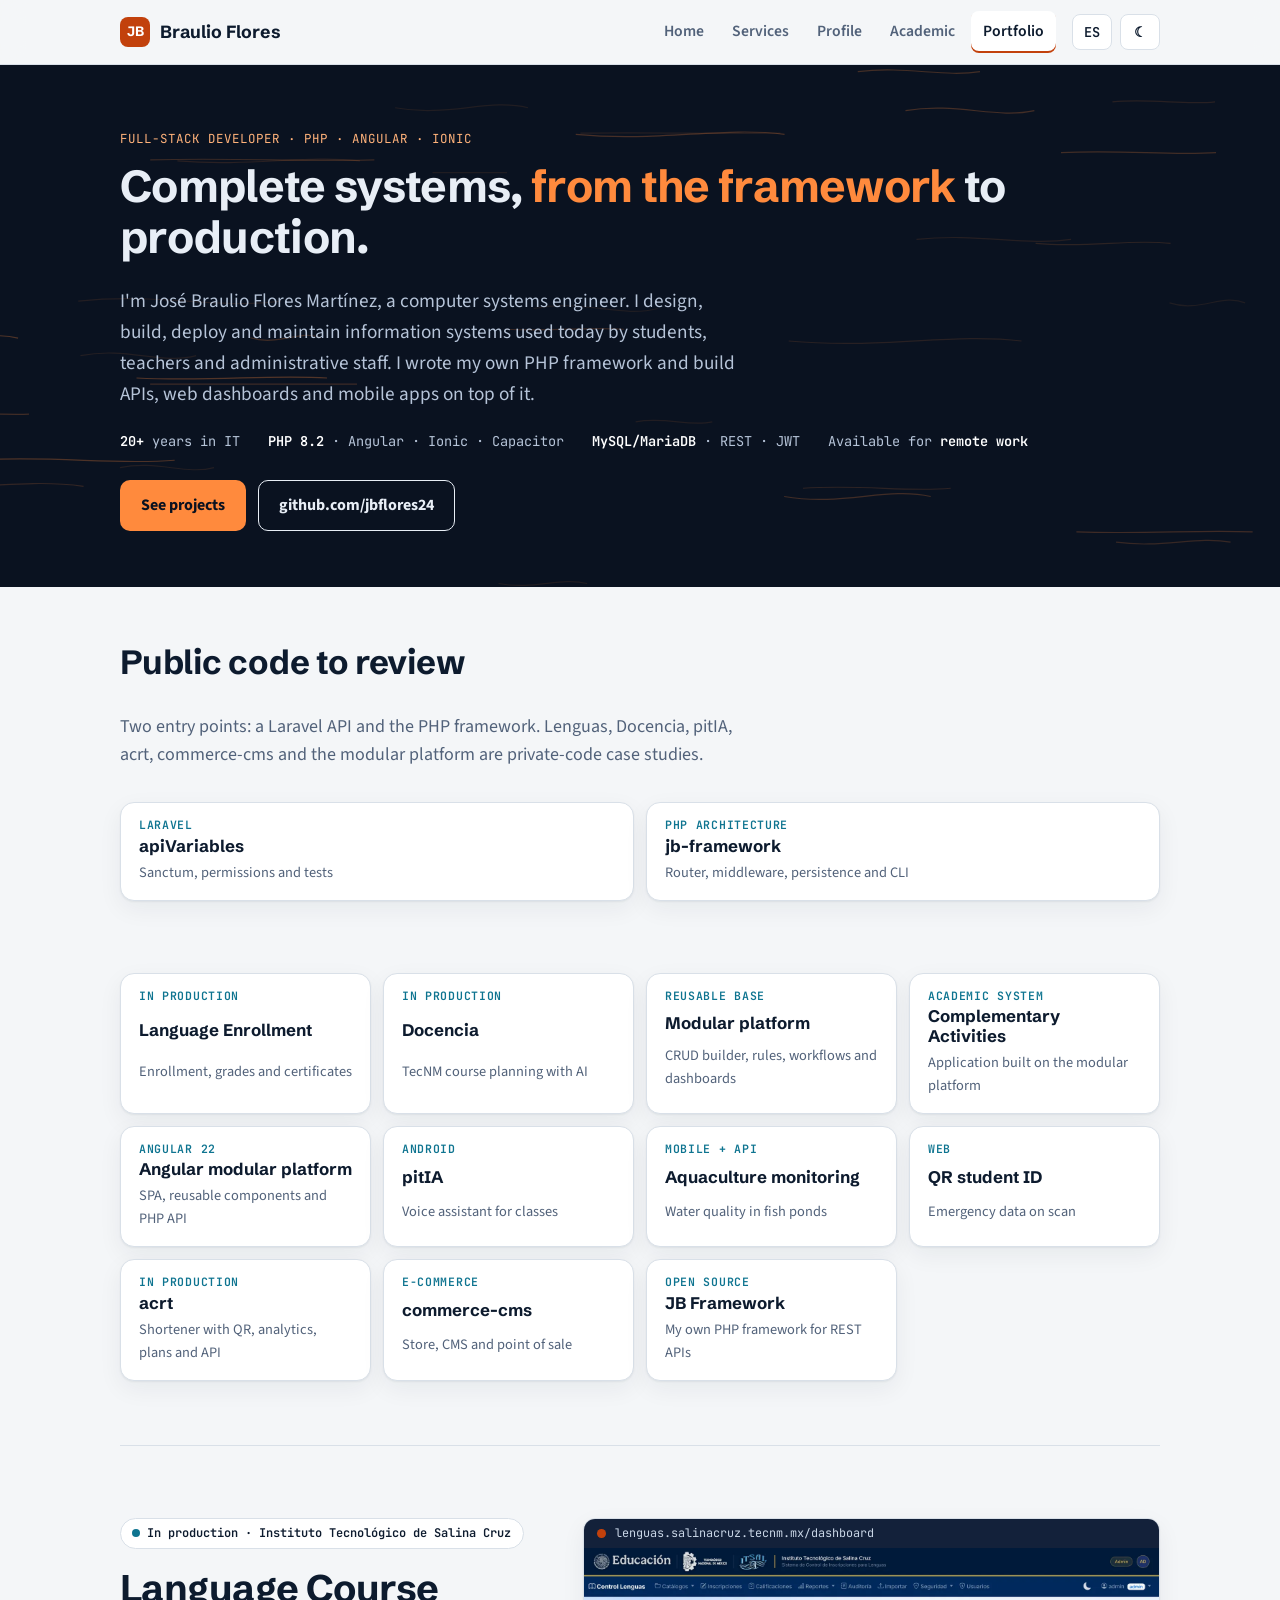
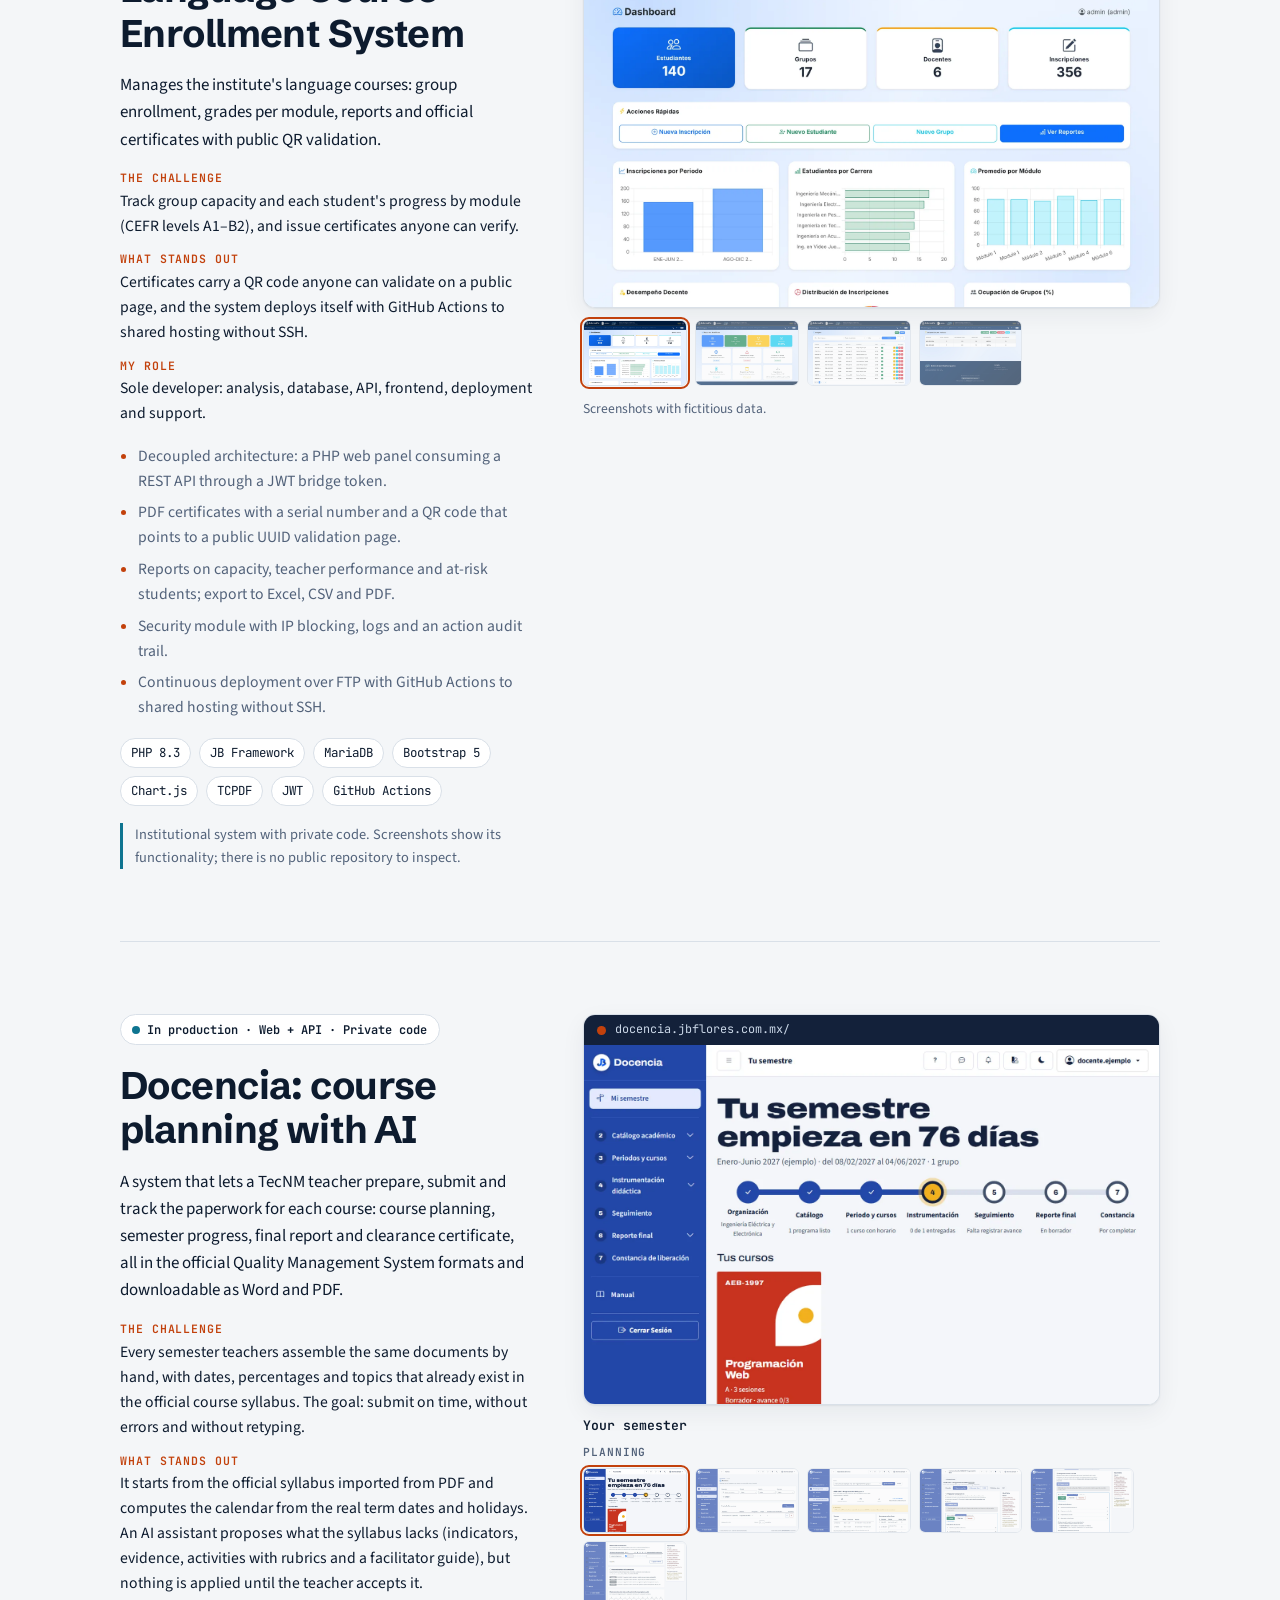
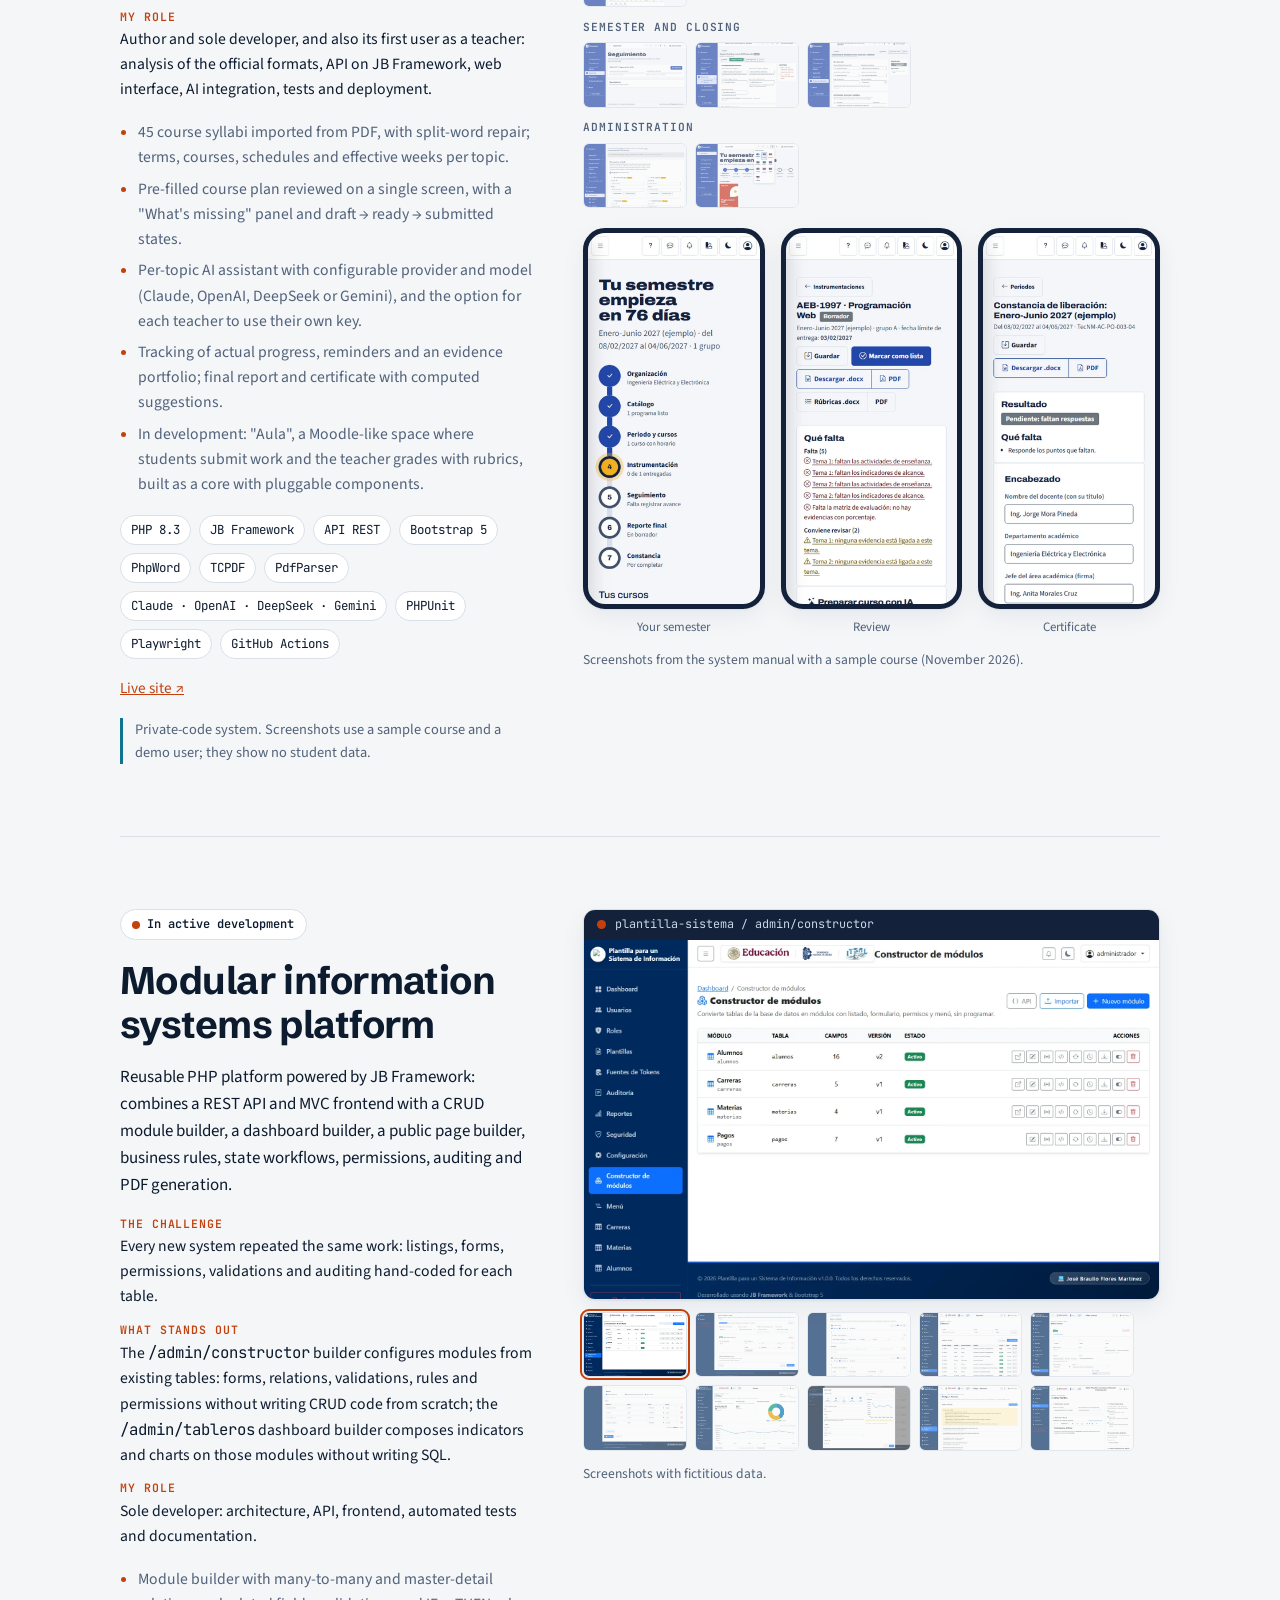
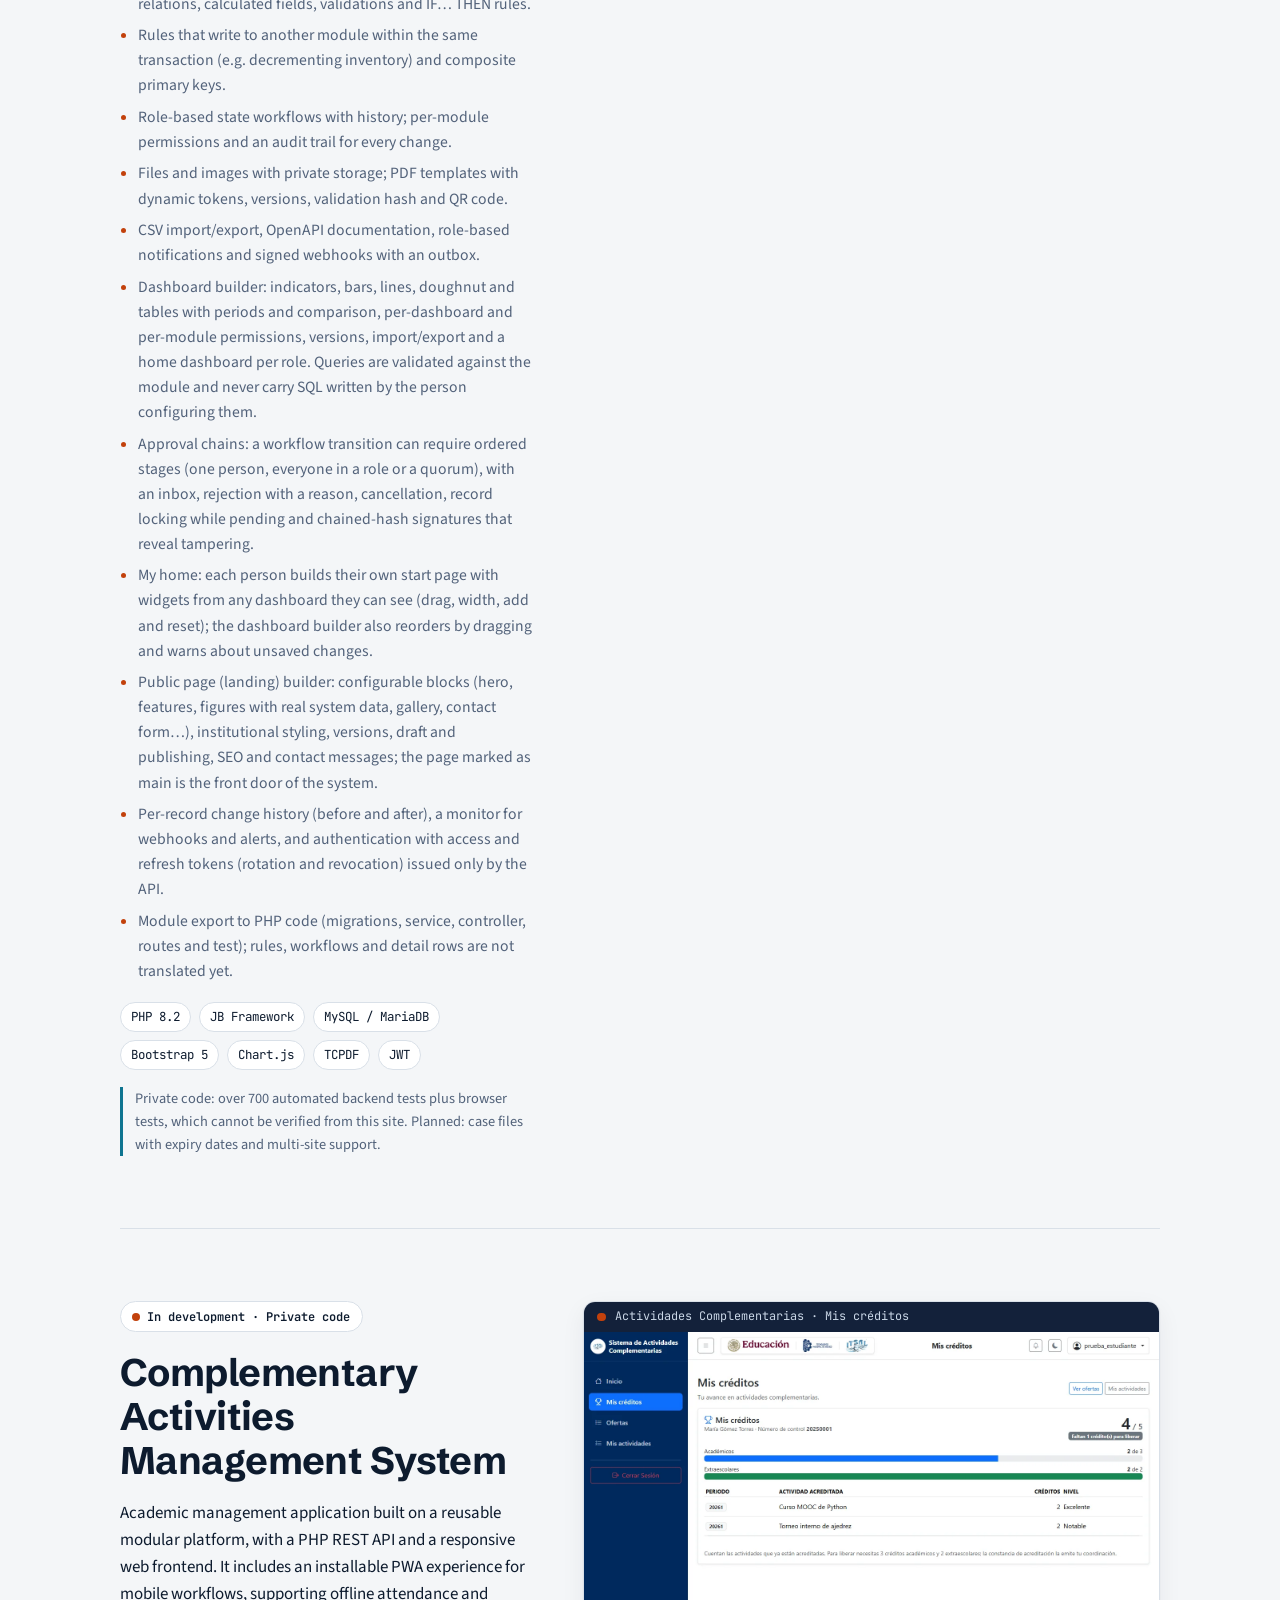
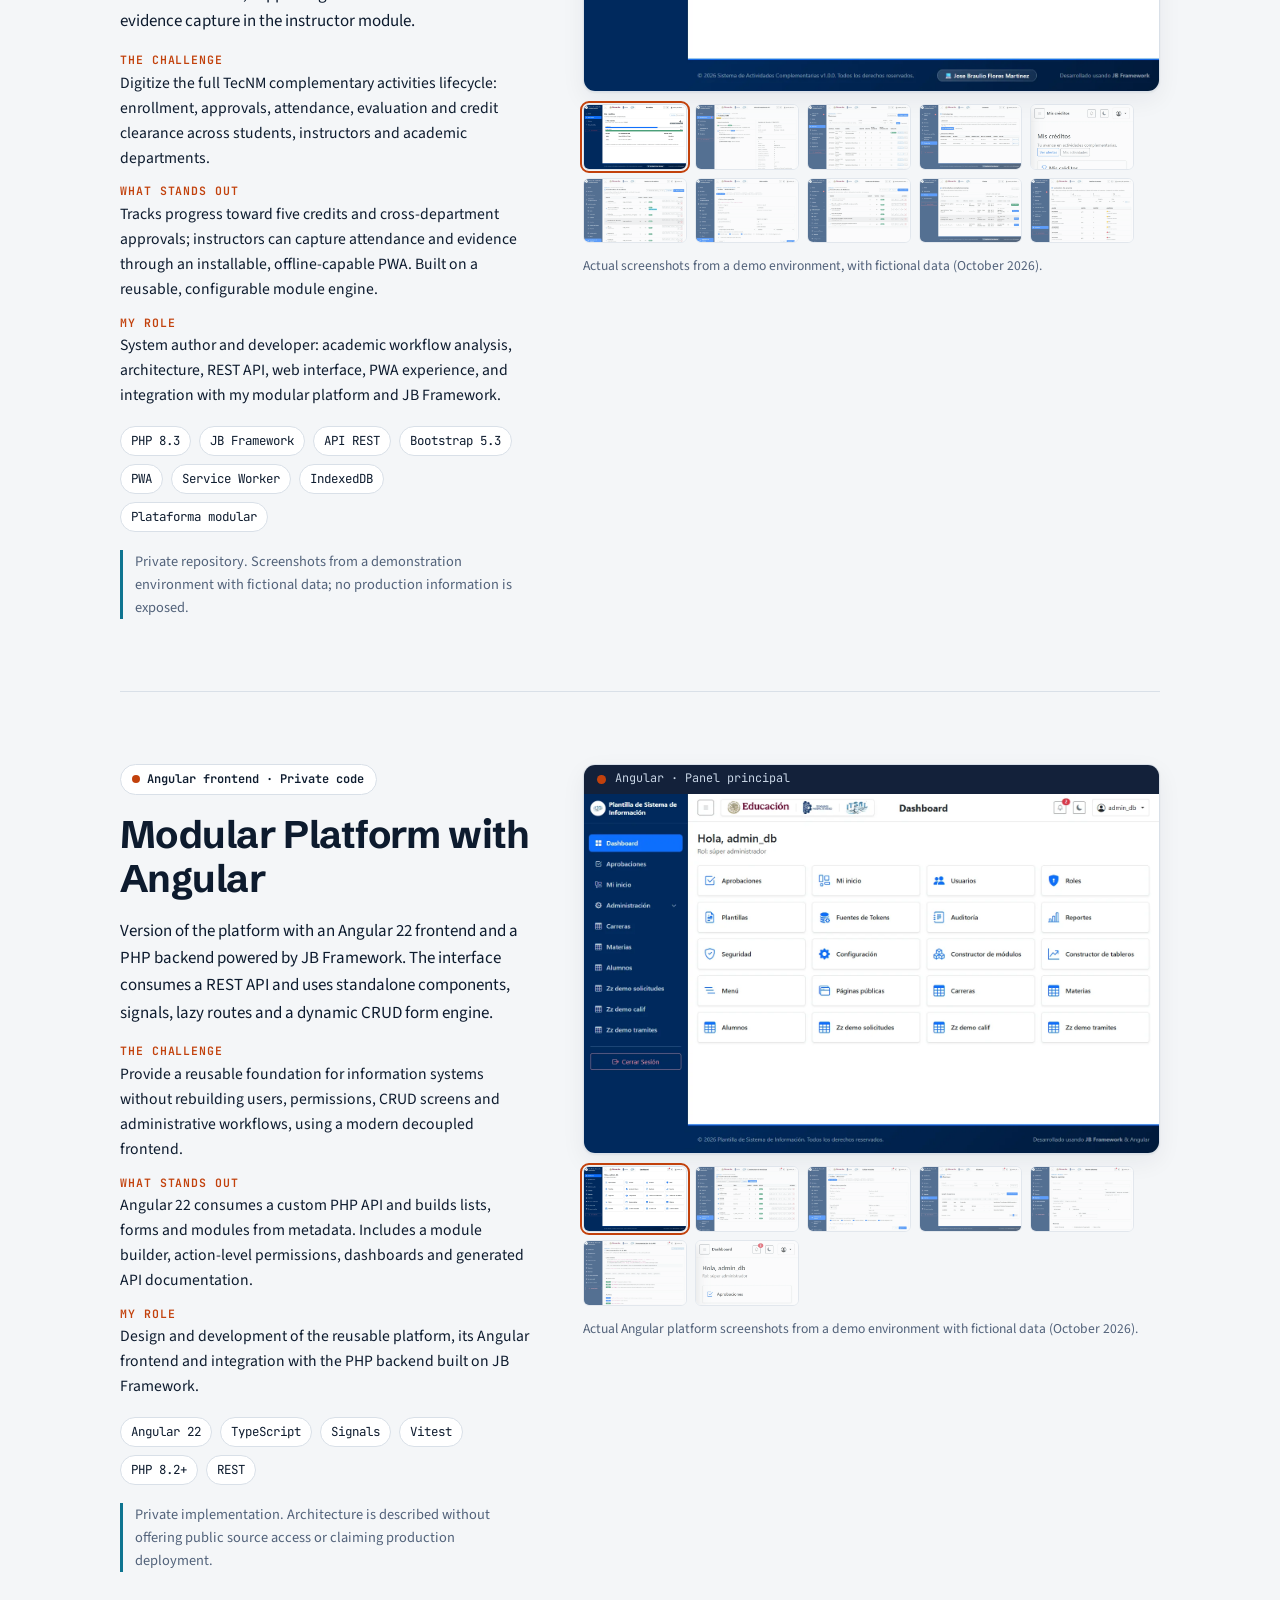
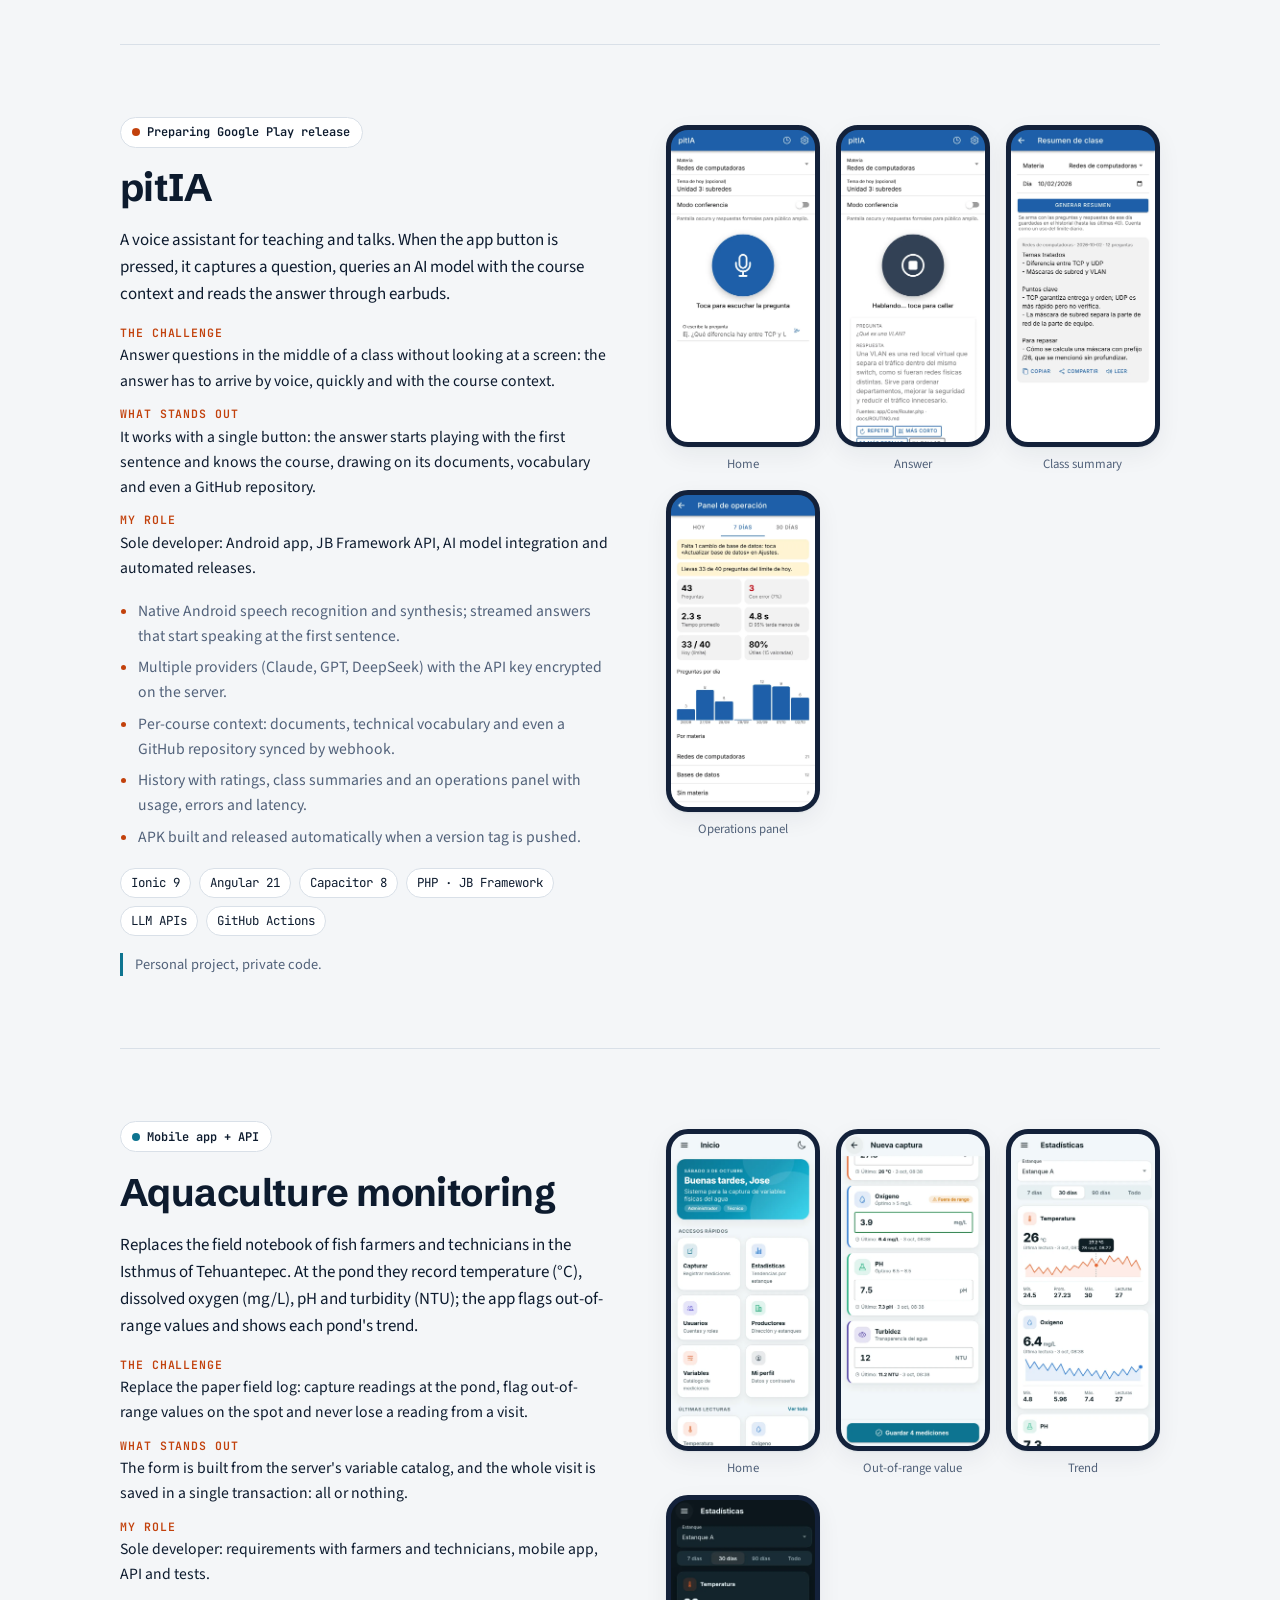
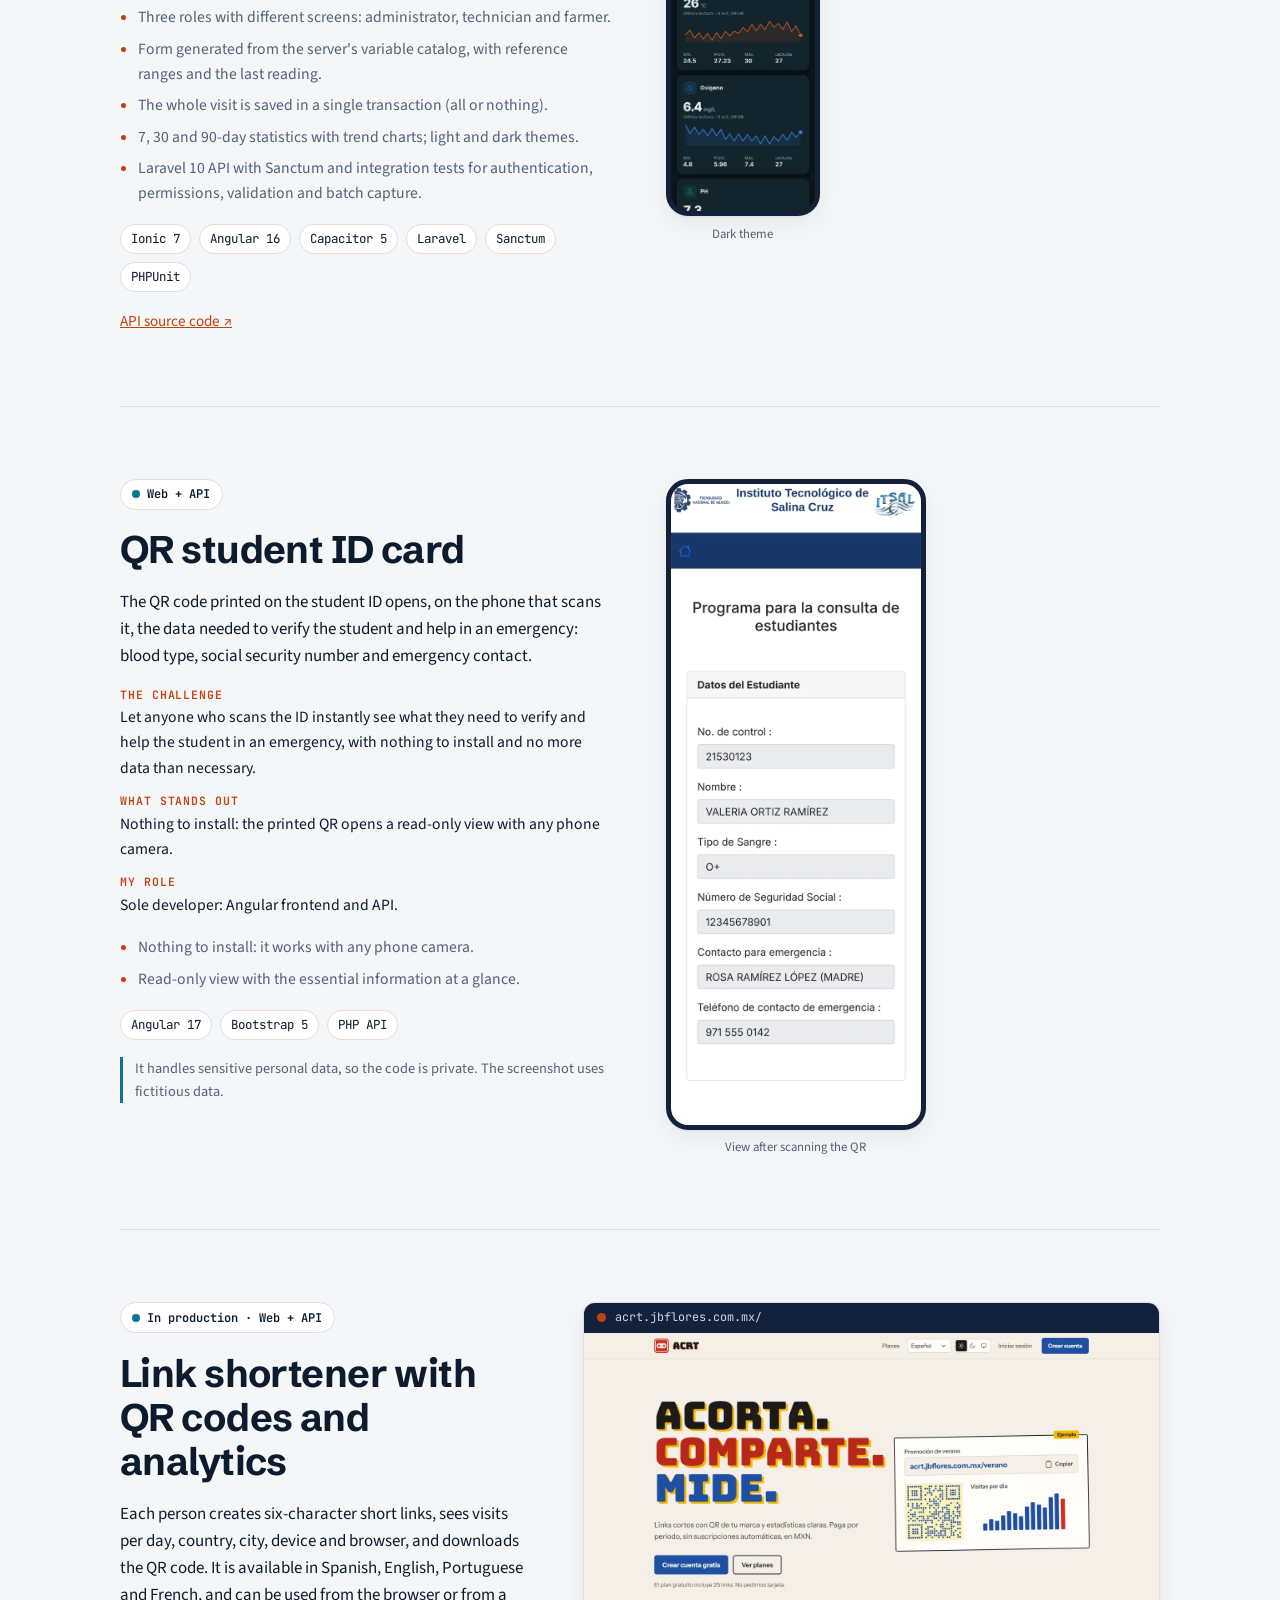
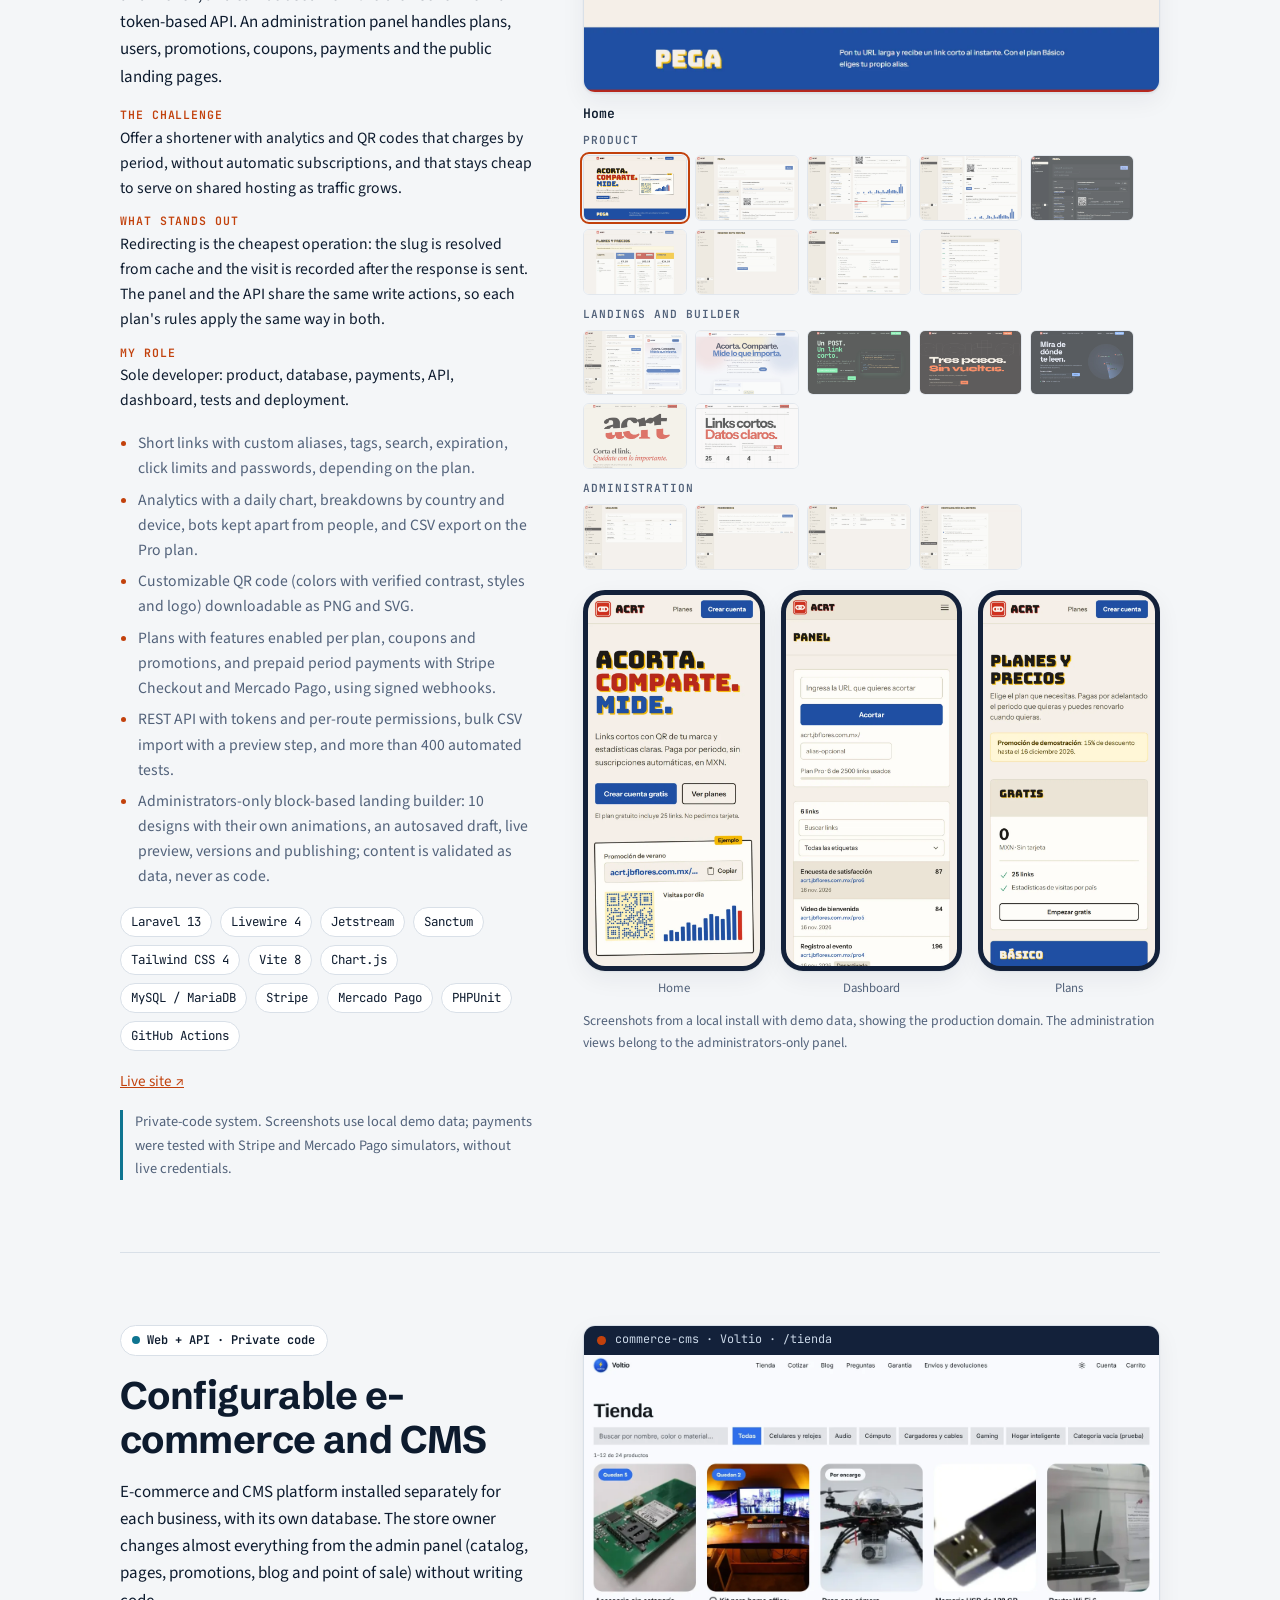
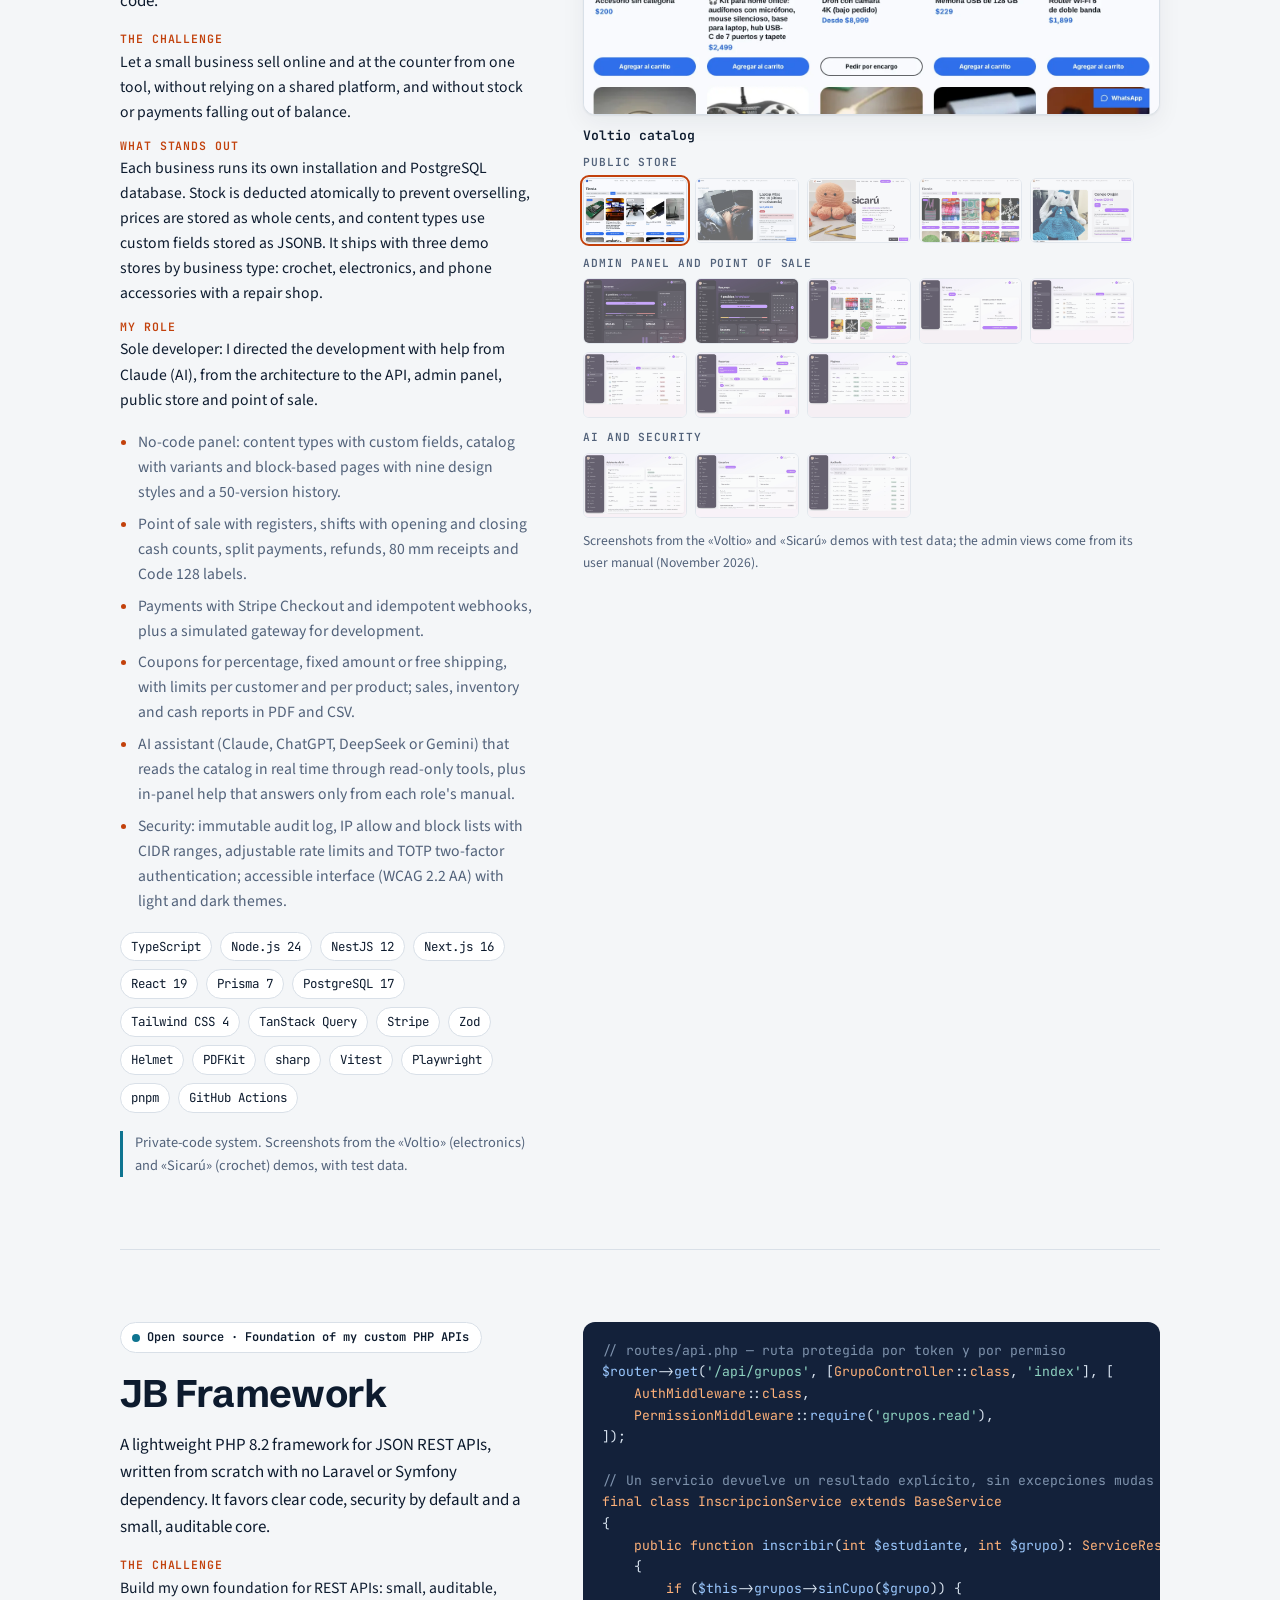
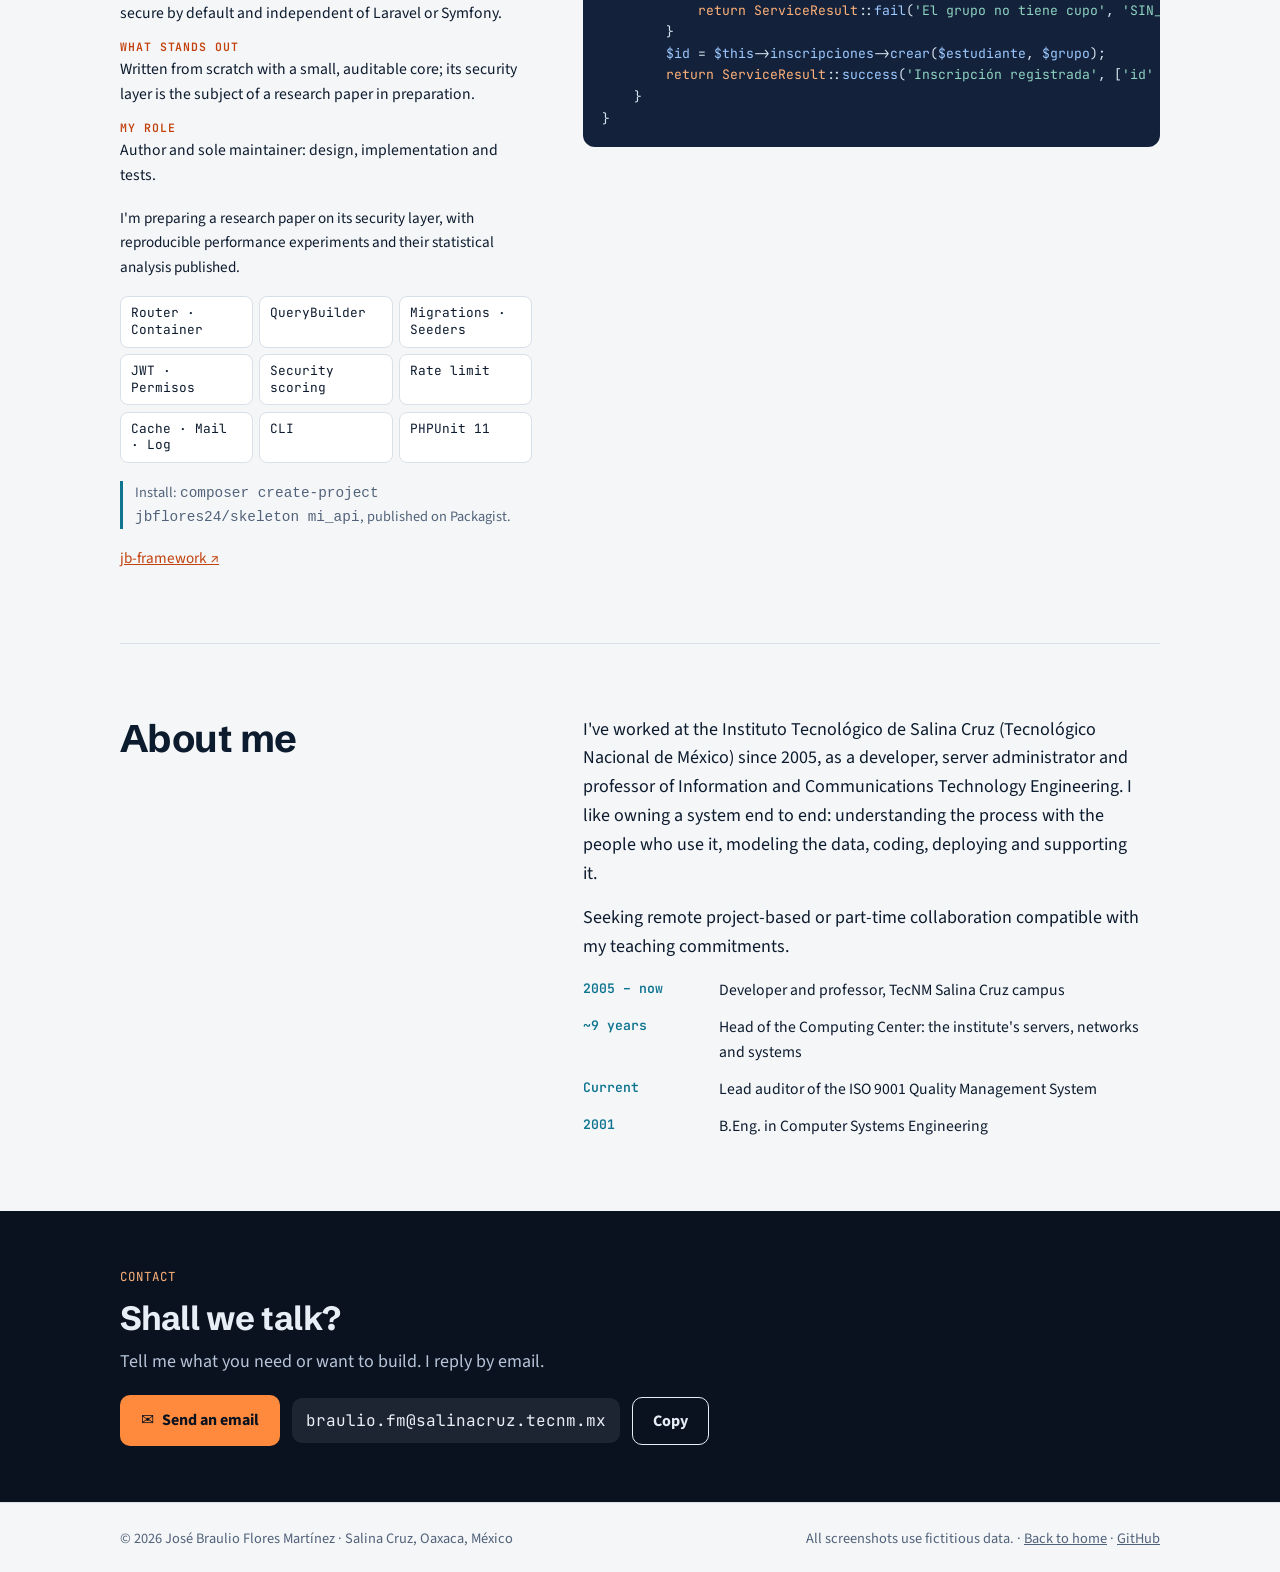
==== commit ec8ec791: "Restaura commerce-cms y agrega Docencia al portafolio - commerce-cms vuelve como caso con código pri" ====
--- a/portafolio/index.html
+++ b/portafolio/index.html
@@ -115,9 +115,10 @@
 </div></section>
 
 <div class="wrap">
-<section class="evidence" aria-labelledby="evidence-title"><h2 id="evidence-title"><span class="es">Código público para revisar</span><span class="en">Public code to review</span></h2><p><span class="es">Dos puntos de entrada: una API Laravel y el framework PHP. Lenguas, pitIA, acrt y la plataforma modular se presentan como casos de estudio con código privado.</span><span class="en">Two entry points: a Laravel API and the PHP framework. Lenguas, pitIA, acrt and the modular platform are private-code case studies.</span></p><div class="index"><a href="https://github.com/jbflores24/apiVariables"><span class="k"><span class="es">Laravel</span><span class="en">Laravel</span></span><span class="t">apiVariables</span><span class="s"><span class="es">Sanctum, permisos y pruebas</span><span class="en">Sanctum, permissions and tests</span></span></a><a href="https://github.com/jbflores24/jb-framework"><span class="k"><span class="es">Arquitectura PHP</span><span class="en">PHP architecture</span></span><span class="t">jb-framework</span><span class="s"><span class="es">Router, middleware, persistencia y CLI</span><span class="en">Router, middleware, persistence and CLI</span></span></a></div></section>
+<section class="evidence" aria-labelledby="evidence-title"><h2 id="evidence-title"><span class="es">Código público para revisar</span><span class="en">Public code to review</span></h2><p><span class="es">Dos puntos de entrada: una API Laravel y el framework PHP. Lenguas, Docencia, pitIA, acrt, commerce-cms y la plataforma modular se presentan como casos de estudio con código privado.</span><span class="en">Two entry points: a Laravel API and the PHP framework. Lenguas, Docencia, pitIA, acrt, commerce-cms and the modular platform are private-code case studies.</span></p><div class="index"><a href="https://github.com/jbflores24/apiVariables"><span class="k"><span class="es">Laravel</span><span class="en">Laravel</span></span><span class="t">apiVariables</span><span class="s"><span class="es">Sanctum, permisos y pruebas</span><span class="en">Sanctum, permissions and tests</span></span></a><a href="https://github.com/jbflores24/jb-framework"><span class="k"><span class="es">Arquitectura PHP</span><span class="en">PHP architecture</span></span><span class="t">jb-framework</span><span class="s"><span class="es">Router, middleware, persistencia y CLI</span><span class="en">Router, middleware, persistence and CLI</span></span></a></div></section>
 <nav class="index" id="proyectos" aria-label="Proyectos">
   <a href="#lenguas"><span class="k"><span class="es">En producción</span><span class="en">In production</span></span><span class="t"><span class="es">Control de Lenguas</span><span class="en">Language Enrollment</span></span><span class="s"><span class="es">Inscripciones, calificaciones y constancias</span><span class="en">Enrollment, grades and certificates</span></span></a>
+  <a href="#docencia"><span class="k"><span class="es">En producción</span><span class="en">In production</span></span><span class="t">Docencia</span><span class="s"><span class="es">Instrumentación didáctica TecNM con IA</span><span class="en">TecNM course planning with AI</span></span></a>
   <a href="#plantilla"><span class="k"><span class="es">Base reutilizable</span><span class="en">Reusable base</span></span><span class="t"><span class="es">Plataforma modular</span><span class="en">Modular platform</span></span><span class="s"><span class="es">Constructor CRUD, reglas, flujos y tableros</span><span class="en">CRUD builder, rules, workflows and dashboards</span></span></a>
   <a href="#complementarias"><span class="k"><span class="es">Sistema académico</span><span class="en">Academic system</span></span><span class="t"><span class="es">Actividades Complementarias</span><span class="en">Complementary Activities</span></span><span class="s"><span class="es">Aplicación construida sobre la plataforma modular</span><span class="en">Application built on the modular platform</span></span></a>
   <a href="#plantilla-angular"><span class="k">Angular 22</span><span class="t"><span class="es">Plataforma modular Angular</span><span class="en">Angular modular platform</span></span><span class="s"><span class="es">SPA, componentes reutilizables y API PHP</span><span class="en">SPA, reusable components and PHP API</span></span></a>
@@ -125,6 +126,7 @@
   <a href="#acuicola"><span class="k"><span class="es">Móvil + API</span><span class="en">Mobile + API</span></span><span class="t"><span class="es">Variables acuícolas</span><span class="en">Aquaculture monitoring</span></span><span class="s"><span class="es">Calidad del agua en estanques</span><span class="en">Water quality in fish ponds</span></span></a>
   <a href="#credencial"><span class="k">Web</span><span class="t"><span class="es">Credencial con QR</span><span class="en">QR student ID</span></span><span class="s"><span class="es">Datos de emergencia al escanear</span><span class="en">Emergency data on scan</span></span></a>
   <a href="#acrt"><span class="k"><span class="es">En producción</span><span class="en">In production</span></span><span class="t">acrt</span><span class="s"><span class="es">Acortador con QR, analítica, planes y API</span><span class="en">Shortener with QR, analytics, plans and API</span></span></a>
+  <a href="#commerce-cms"><span class="k"><span class="es">Comercio electrónico</span><span class="en">E-commerce</span></span><span class="t">commerce-cms</span><span class="s"><span class="es">Tienda, CMS y punto de venta</span><span class="en">Store, CMS and point of sale</span></span></a>
   <a href="#jb-framework"><span class="k"><span class="es">Código abierto</span><span class="en">Open source</span></span><span class="t">JB Framework</span><span class="s"><span class="es">Framework PHP propio para APIs REST</span><span class="en">My own PHP framework for REST APIs</span></span></a>
 </nav>
 
@@ -164,6 +166,62 @@
       <button type="button" aria-pressed="false" data-src="img/lenguas-ocupacion.webp" data-path="/reportes/ocupacion" data-alt="Reporte de ocupación por periodo"><img src="img/lenguas-ocupacion.webp" alt="" loading="lazy"></button>
     </div>
     <p class="caption"><span class="es">Capturas con datos ficticios.</span><span class="en">Screenshots with fictitious data.</span></p>
+  </div>
+</article>
+
+<!-- DOCENCIA -->
+<article class="case" id="docencia">
+  <div class="txt">
+    <span class="status"><span class="es">En producción · Web + API · Código privado</span><span class="en">In production · Web + API · Private code</span></span>
+    <h2><span class="es">Docencia: instrumentación didáctica con IA</span><span class="en">Docencia: course planning with AI</span></h2>
+    <p class="summary">
+      <span class="es">Sistema para que un docente del TecNM prepare, entregue y dé seguimiento a la documentación de su curso: instrumentación didáctica, avance del semestre, reporte final y constancia de liberación, todo en los formatos oficiales del Sistema de Gestión de la Calidad y descargable en Word y PDF.</span>
+      <span class="en">A system that lets a TecNM teacher prepare, submit and track the paperwork for each course: course planning, semester progress, final report and clearance certificate, all in the official Quality Management System formats and downloadable as Word and PDF.</span>
+    </p>
+    <dl class="brief">
+      <div><dt><span class="es">El reto</span><span class="en">The challenge</span></dt><dd><span class="es">Cada semestre el docente arma a mano los mismos documentos, con fechas, porcentajes y temas que ya existen en el programa oficial de la asignatura. El objetivo: entregar a tiempo, sin errores y sin volver a capturar.</span><span class="en">Every semester teachers assemble the same documents by hand, with dates, percentages and topics that already exist in the official course syllabus. The goal: submit on time, without errors and without retyping.</span></dd></div>
+      <div><dt><span class="es">Lo distintivo</span><span class="en">What stands out</span></dt><dd><span class="es">Parte del programa oficial importado desde PDF y calcula el calendario con las fechas reales del periodo y los días inhábiles. Un asistente de IA propone lo que el programa no trae (indicadores, evidencias, actividades con rúbrica y guía del facilitador), pero nada se aplica hasta que el docente lo acepta.</span><span class="en">It starts from the official syllabus imported from PDF and computes the calendar from the real term dates and holidays. An AI assistant proposes what the syllabus lacks (indicators, evidence, activities with rubrics and a facilitator guide), but nothing is applied until the teacher accepts it.</span></dd></div>
+      <div><dt><span class="es">Mi rol</span><span class="en">My role</span></dt><dd><span class="es">Autor y único desarrollador, y también su primer usuario como docente: análisis de los formatos oficiales, API sobre JB Framework, interfaz web, integración con IA, pruebas y despliegue.</span><span class="en">Author and sole developer, and also its first user as a teacher: analysis of the official formats, API on JB Framework, web interface, AI integration, tests and deployment.</span></dd></div>
+    </dl>
+    <ul class="points">
+      <li><span class="es">45 programas de asignatura importados desde PDF, con reparación de palabras partidas; periodos, cursos, horarios y semanas efectivas por tema.</span><span class="en">45 course syllabi imported from PDF, with split-word repair; terms, courses, schedules and effective weeks per topic.</span></li>
+      <li><span class="es">Instrumentación prellenada y revisada en una sola pantalla, con un panel «Qué falta» y estados borrador → lista → entregada.</span><span class="en">Pre-filled course plan reviewed on a single screen, with a "What's missing" panel and draft → ready → submitted states.</span></li>
+      <li><span class="es">Asistente de IA por tema con proveedor y modelo configurables (Claude, OpenAI, DeepSeek o Gemini), y la opción de que cada docente use su propia clave.</span><span class="en">Per-topic AI assistant with configurable provider and model (Claude, OpenAI, DeepSeek or Gemini), and the option for each teacher to use their own key.</span></li>
+      <li><span class="es">Seguimiento del avance real, recordatorios y portafolio de evidencias; reporte final y constancia con sugerencias calculadas.</span><span class="en">Tracking of actual progress, reminders and an evidence portfolio; final report and certificate with computed suggestions.</span></li>
+      <li><span class="es">En desarrollo: «Aula», un espacio tipo Moodle donde los estudiantes entregan actividades y el docente califica con rúbrica, construido como núcleo con componentes enchufables.</span><span class="en">In development: "Aula", a Moodle-like space where students submit work and the teacher grades with rubrics, built as a core with pluggable components.</span></li>
+    </ul>
+    <div class="chips"><span>PHP 8.3</span><span>JB Framework</span><span>API REST</span><span>Bootstrap 5</span><span>PhpWord</span><span>TCPDF</span><span>PdfParser</span><span>Claude · OpenAI · DeepSeek · Gemini</span><span>PHPUnit</span><span>Playwright</span><span>GitHub Actions</span></div>
+    <div class="links"><a href="https://docencia.jbflores.com.mx" target="_blank" rel="noopener"><span class="es">Sitio en producción</span><span class="en">Live site</span> ↗</a></div>
+    <p class="code-note"><span class="es">Sistema con código privado. Las capturas usan un curso de ejemplo y un usuario de demostración; no muestran datos de estudiantes.</span><span class="en">Private-code system. Screenshots use a sample course and a demo user; they show no student data.</span></p>
+  </div>
+  <div class="gallery" data-gallery>
+    <div class="browser">
+      <div class="urlbar"><i></i><span data-url>docencia.jbflores.com.mx/</span></div>
+      <img data-main src="img/docencia-semestre.webp" width="1440" height="900" alt="Inicio del docente: cuenta regresiva al semestre, avance por etapas de organización a constancia y tarjeta del curso" loading="lazy">
+    </div>
+    <p class="shot-title"><span class="es" data-t-es>Tu semestre</span><span class="en" data-t-en>Your semester</span></p>
+    <div class="thumbs">
+      <span class="grp"><span class="es">Planeación</span><span class="en">Planning</span></span>
+      <button type="button" aria-pressed="true" aria-label="Tu semestre" data-src="img/docencia-semestre.webp" data-path="/" data-es="Tu semestre" data-en="Your semester" data-alt="Inicio del docente: cuenta regresiva al semestre, avance por etapas de organización a constancia y tarjeta del curso"><img src="img/docencia-semestre.webp" width="1440" height="900" alt="" loading="lazy"></button>
+      <button type="button" aria-pressed="false" aria-label="Cursos" data-src="img/docencia-cursos.webp" data-path="/cursos" data-es="Cursos" data-en="Courses" data-alt="Listado de cursos con periodo, materia, programa, grupo y enlace a Moodle"><img src="img/docencia-cursos.webp" width="1440" height="900" alt="" loading="lazy"></button>
+      <button type="button" aria-pressed="false" aria-label="Calendario del curso" data-src="img/docencia-calendario.webp" data-path="/calendario" data-es="Calendario del curso" data-en="Course calendar" data-alt="Calendario del curso: semanas efectivas, horas de clase, fechas por tema, horario y días inhábiles"><img src="img/docencia-calendario.webp" width="1440" height="900" alt="" loading="lazy"></button>
+      <button type="button" aria-pressed="false" aria-label="Revisión de la instrumentación" data-src="img/docencia-revision.webp" data-path="/instrumentacion" data-es="Revisión de la instrumentación" data-en="Course plan review" data-alt="Instrumentación en revisión con descarga en Word y PDF, rúbricas y panel «Qué falta»"><img src="img/docencia-revision.webp" width="1440" height="900" alt="" loading="lazy"></button>
+      <button type="button" aria-pressed="false" aria-label="Propuesta de la IA" data-src="img/docencia-propuesta.webp" data-path="/instrumentacion" data-es="Propuesta de la IA" data-en="AI proposal" data-alt="Propuesta de la IA para un tema con indicadores de alcance, evidencias y actividades, con botones Aceptar, Pedir otra y Descartar"><img src="img/docencia-propuesta.webp" width="1440" height="900" alt="" loading="lazy"></button>
+      <button type="button" aria-pressed="false" aria-label="Matriz de evaluación" data-src="img/docencia-matriz.webp" data-path="/instrumentacion" data-es="Matriz de evaluación" data-en="Assessment matrix" data-alt="Matriz de evaluación, recordatorios del semestre y calendarización de evaluaciones por semana"><img src="img/docencia-matriz.webp" width="1440" height="900" alt="" loading="lazy"></button>
+      <span class="grp"><span class="es">Semestre y cierre</span><span class="en">Semester and closing</span></span>
+      <button type="button" aria-pressed="false" aria-label="Seguimiento" data-src="img/docencia-seguimiento.webp" data-path="/seguimiento" data-es="Seguimiento" data-en="Tracking" data-alt="Seguimiento del curso: avance real de evaluaciones, portafolio de evidencias y recordatorios"><img src="img/docencia-seguimiento.webp" width="1440" height="900" alt="" loading="lazy"></button>
+      <button type="button" aria-pressed="false" aria-label="Reporte final" data-src="img/docencia-reporte.webp" data-path="/reporte-final" data-es="Reporte final" data-en="Final report" data-alt="Reporte final del semestre con encabezado del formato oficial y resultados por curso"><img src="img/docencia-reporte.webp" width="1440" height="900" alt="" loading="lazy"></button>
+      <button type="button" aria-pressed="false" aria-label="Constancia de liberación" data-src="img/docencia-constancia.webp" data-path="/constancia" data-es="Constancia de liberación" data-en="Clearance certificate" data-alt="Constancia de liberación con encabezado, firmas y actividades docentes evaluadas, descargable en Word y PDF"><img src="img/docencia-constancia.webp" width="1440" height="900" alt="" loading="lazy"></button>
+      <span class="grp"><span class="es">Administración</span><span class="en">Administration</span></span>
+      <button type="button" aria-pressed="false" aria-label="Asistente de IA" data-src="img/docencia-admin-ia.webp" data-path="/admin/ia" data-es="Asistente de IA" data-en="AI assistant" data-alt="Configuración del asistente de IA: proveedor y modelo, con claves para Claude, OpenAI, DeepSeek y Gemini"><img src="img/docencia-admin-ia.webp" width="1440" height="900" alt="" loading="lazy"></button>
+      <button type="button" aria-pressed="false" aria-label="Paletas de color" data-src="img/docencia-paletas.webp" data-path="/" data-es="Paletas de color" data-en="Color palettes" data-alt="Selector de paleta de colores de la interfaz, con opción de alto contraste"><img src="img/docencia-paletas.webp" width="1440" height="900" alt="" loading="lazy"></button>
+    </div>
+    <div class="phones">
+      <figure class="phone"><div class="scr"><img src="img/docencia-movil-semestre.webp" width="600" height="1298" alt="Inicio del docente en teléfono con el avance del semestre" loading="lazy"></div><figcaption><span class="es">Tu semestre</span><span class="en">Your semester</span></figcaption></figure>
+      <figure class="phone"><div class="scr"><img src="img/docencia-movil-revision.webp" width="600" height="1298" alt="Revisión de la instrumentación en teléfono con el panel «Qué falta»" loading="lazy"></div><figcaption><span class="es">Revisión</span><span class="en">Review</span></figcaption></figure>
+      <figure class="phone"><div class="scr"><img src="img/docencia-movil-constancia.webp" width="600" height="1298" alt="Constancia de liberación en teléfono" loading="lazy"></div><figcaption><span class="es">Constancia</span><span class="en">Certificate</span></figcaption></figure>
+    </div>
+    <p class="caption"><span class="es">Capturas del manual del sistema con un curso de ejemplo (noviembre de 2026).</span><span class="en">Screenshots from the system manual with a sample course (November 2026).</span></p>
   </div>
 </article>
 
@@ -315,7 +373,7 @@
   </div>
 </article>
 
-<!-- JB FRAMEWORK -->
+<!-- ACRT -->
 <article class="case" id="acrt">
   <div class="txt">
     <span class="status"><span class="es">En producción · Web + API</span><span class="en">In production · Web + API</span></span>
@@ -381,6 +439,63 @@
   </div>
 </article>
 
+<!-- COMMERCE-CMS -->
+<article class="case" id="commerce-cms">
+  <div class="txt">
+    <span class="status"><span class="es">Web + API · Código privado</span><span class="en">Web + API · Private code</span></span>
+    <h2><span class="es">Comercio electrónico y CMS configurable</span><span class="en">Configurable e-commerce and CMS</span></h2>
+    <p class="summary">
+      <span class="es">Plataforma de comercio electrónico y CMS que se instala por negocio, con su propia base de datos. La persona que administra la tienda cambia casi todo desde el panel de control: catálogo, páginas, promociones, blog y punto de venta, sin escribir código.</span>
+      <span class="en">E-commerce and CMS platform installed separately for each business, with its own database. The store owner changes almost everything from the admin panel (catalog, pages, promotions, blog and point of sale) without writing code.</span>
+    </p>
+    <dl class="brief">
+      <div><dt><span class="es">El reto</span><span class="en">The challenge</span></dt><dd><span class="es">Que un negocio pequeño pueda vender en línea y en mostrador desde una sola herramienta, sin depender de una plataforma compartida y sin que el inventario ni los cobros se descuadren.</span><span class="en">Let a small business sell online and at the counter from one tool, without relying on a shared platform, and without stock or payments falling out of balance.</span></dd></div>
+      <div><dt><span class="es">Lo distintivo</span><span class="en">What stands out</span></dt><dd><span class="es">Cada negocio tiene su instalación y su base de datos PostgreSQL. El inventario se descuenta de forma atómica para evitar sobreventas, los precios se guardan en centavos enteros y los tipos de contenido usan campos personalizados en JSONB. Trae tres tiendas de demostración por giro: crochet, electrónica y accesorios con taller de reparación.</span><span class="en">Each business runs its own installation and PostgreSQL database. Stock is deducted atomically to prevent overselling, prices are stored as whole cents, and content types use custom fields stored as JSONB. It ships with three demo stores by business type: crochet, electronics, and phone accessories with a repair shop.</span></dd></div>
+      <div><dt><span class="es">Mi rol</span><span class="en">My role</span></dt><dd><span class="es">Único desarrollador: dirigí el desarrollo con ayuda de Claude (IA), desde la arquitectura hasta la API, el panel de administración, la tienda pública y el punto de venta.</span><span class="en">Sole developer: I directed the development with help from Claude (AI), from the architecture to the API, admin panel, public store and point of sale.</span></dd></div>
+    </dl>
+    <ul class="points">
+      <li><span class="es">Panel sin código: tipos de contenido con campos propios, catálogo con variantes y páginas por bloques con nueve estilos de diseño e historial de 50 versiones.</span><span class="en">No-code panel: content types with custom fields, catalog with variants and block-based pages with nine design styles and a 50-version history.</span></li>
+      <li><span class="es">Punto de venta con cajas, turnos con arqueo inicial y final, cobros mixtos, reembolsos, tickets de 80 mm y etiquetas Code 128.</span><span class="en">Point of sale with registers, shifts with opening and closing cash counts, split payments, refunds, 80 mm receipts and Code 128 labels.</span></li>
+      <li><span class="es">Pagos con Stripe Checkout y webhooks idempotentes, con pasarela simulada para desarrollo.</span><span class="en">Payments with Stripe Checkout and idempotent webhooks, plus a simulated gateway for development.</span></li>
+      <li><span class="es">Cupones de porcentaje, monto fijo o envío gratis, con límites por cliente y por producto; reportes de ventas, inventario y caja en PDF y CSV.</span><span class="en">Coupons for percentage, fixed amount or free shipping, with limits per customer and per product; sales, inventory and cash reports in PDF and CSV.</span></li>
+      <li><span class="es">Asistente de IA (Claude, ChatGPT, DeepSeek o Gemini) que consulta el catálogo en tiempo real con herramientas de solo lectura, y ayuda dentro del panel que responde solo con el manual de cada rol.</span><span class="en">AI assistant (Claude, ChatGPT, DeepSeek or Gemini) that reads the catalog in real time through read-only tools, plus in-panel help that answers only from each role's manual.</span></li>
+      <li><span class="es">Seguridad: bitácora de auditoría inmutable, listas de IP con rangos CIDR, límites de tasa ajustables y 2FA con TOTP; interfaz accesible (WCAG 2.2 AA) con tema claro y oscuro.</span><span class="en">Security: immutable audit log, IP allow and block lists with CIDR ranges, adjustable rate limits and TOTP two-factor authentication; accessible interface (WCAG 2.2 AA) with light and dark themes.</span></li>
+    </ul>
+    <div class="chips"><span>TypeScript</span><span>Node.js 24</span><span>NestJS 12</span><span>Next.js 16</span><span>React 19</span><span>Prisma 7</span><span>PostgreSQL 17</span><span>Tailwind CSS 4</span><span>TanStack Query</span><span>Stripe</span><span>Zod</span><span>Helmet</span><span>PDFKit</span><span>sharp</span><span>Vitest</span><span>Playwright</span><span>pnpm</span><span>GitHub Actions</span></div>
+    <p class="code-note"><span class="es">Sistema con código privado. Capturas de las demostraciones «Voltio» (electrónica) y «Sicarú» (crochet), con datos de prueba.</span><span class="en">Private-code system. Screenshots from the «Voltio» (electronics) and «Sicarú» (crochet) demos, with test data.</span></p>
+  </div>
+  <div class="gallery" data-gallery>
+    <div class="browser">
+      <div class="urlbar"><i></i><span data-url>commerce-cms · Voltio · /tienda</span></div>
+      <img data-main src="img/commerce-cms-voltio-tienda.webp" width="1440" height="900" alt="Catálogo de Voltio, tienda de electrónica, con categorías, existencias bajas y productos por encargo" loading="lazy">
+    </div>
+    <p class="shot-title"><span class="es" data-t-es>Catálogo de Voltio</span><span class="en" data-t-en>Voltio catalog</span></p>
+    <div class="thumbs">
+      <span class="grp"><span class="es">Tienda pública</span><span class="en">Public store</span></span>
+      <button type="button" aria-pressed="true" aria-label="Catálogo de Voltio" data-src="img/commerce-cms-voltio-tienda.webp" data-path="Voltio · /tienda" data-es="Catálogo de Voltio" data-en="Voltio catalog" data-alt="Catálogo de Voltio, tienda de electrónica, con categorías, existencias bajas y productos por encargo"><img src="img/commerce-cms-voltio-tienda.webp" width="1440" height="900" alt="" loading="lazy"></button>
+      <button type="button" aria-pressed="false" aria-label="Producto en Voltio" data-src="img/commerce-cms-voltio-producto.webp" data-path="Voltio · /producto" data-es="Producto en Voltio" data-en="Voltio product" data-alt="Ficha de laptop en Voltio con precio, estado de existencia, garantía y especificaciones"><img src="img/commerce-cms-voltio-producto.webp" width="1440" height="900" alt="" loading="lazy"></button>
+      <button type="button" aria-pressed="false" aria-label="Portada de Sicarú" data-src="img/commerce-cms-tienda-portada.webp" data-path="Sicarú · /" data-es="Portada de Sicarú" data-en="Sicarú home" data-alt="Portada pública de la tienda Sicarú con buscador, accesos a catálogo y pedidos a medida"><img src="img/commerce-cms-tienda-portada.webp" width="1440" height="900" alt="" loading="lazy"></button>
+      <button type="button" aria-pressed="false" aria-label="Catálogo de Sicarú" data-src="img/commerce-cms-tienda-catalogo.webp" data-path="Sicarú · /tienda" data-es="Catálogo de Sicarú" data-en="Sicarú catalog" data-alt="Catálogo Sicarú con búsqueda, filtro por categoría, aviso de pocas piezas y paginación"><img src="img/commerce-cms-tienda-catalogo.webp" width="1440" height="900" alt="" loading="lazy"></button>
+      <button type="button" aria-pressed="false" aria-label="Producto con variantes" data-src="img/commerce-cms-producto.webp" data-path="Sicarú · /producto" data-es="Producto con variantes" data-en="Product with variants" data-alt="Ficha de producto Sicarú con variantes de tamaño, precio por variante, cantidad y envío"><img src="img/commerce-cms-producto.webp" width="1440" height="900" alt="" loading="lazy"></button>
+      <span class="grp"><span class="es">Panel y punto de venta</span><span class="en">Admin panel and point of sale</span></span>
+      <button type="button" aria-pressed="false" aria-label="Resumen" data-src="img/commerce-cms-admin-dashboard.webp" data-path="/admin" data-es="Resumen" data-en="Overview" data-alt="Resumen del día con pedidos por empacar, ventas, ticket promedio, existencias bajas y calendario de ventas"><img src="img/commerce-cms-admin-dashboard.webp" width="1440" height="900" alt="" loading="lazy"></button>
+      <button type="button" aria-pressed="false" aria-label="Tema oscuro" data-src="img/commerce-cms-admin-resumen-oscuro.webp" data-path="/admin" data-es="Tema oscuro" data-en="Dark theme" data-alt="Resumen del panel en tema oscuro"><img src="img/commerce-cms-admin-resumen-oscuro.webp" width="1440" height="900" alt="" loading="lazy"></button>
+      <button type="button" aria-pressed="false" aria-label="Caja: venta" data-src="img/commerce-cms-admin-caja-venta.webp" data-path="/admin/caja" data-es="Caja: venta" data-en="POS: sale" data-alt="Punto de venta con buscador y escáner, productos con existencias, venta actual, cupón y botón de cobro"><img src="img/commerce-cms-admin-caja-venta.webp" width="1440" height="900" alt="" loading="lazy"></button>
+      <button type="button" aria-pressed="false" aria-label="Caja: mi turno" data-src="img/commerce-cms-admin-caja-turno.webp" data-path="/admin/caja" data-es="Caja: mi turno" data-en="POS: my shift" data-alt="Turno de caja con fondo, ventas y devoluciones en efectivo, entradas y salidas, y cierre con corte"><img src="img/commerce-cms-admin-caja-turno.webp" width="1440" height="900" alt="" loading="lazy"></button>
+      <button type="button" aria-pressed="false" aria-label="Pedidos" data-src="img/commerce-cms-admin-pedidos-lista.webp" data-path="/admin/pedidos" data-es="Pedidos" data-en="Orders" data-alt="Lista de pedidos con filtros por estado: por cobrar, por empacar, en camino, entregado y cancelado"><img src="img/commerce-cms-admin-pedidos-lista.webp" width="1440" height="900" alt="" loading="lazy"></button>
+      <button type="button" aria-pressed="false" aria-label="Inventario" data-src="img/commerce-cms-admin-inventario.webp" data-path="/admin/inventario" data-es="Inventario" data-en="Inventory" data-alt="Inventario por variante y SKU con existencias, filtros de poco inventario y agotado, y ajuste"><img src="img/commerce-cms-admin-inventario.webp" width="1440" height="900" alt="" loading="lazy"></button>
+      <button type="button" aria-pressed="false" aria-label="Reportes" data-src="img/commerce-cms-admin-reportes.webp" data-path="/admin/reportes" data-es="Reportes" data-en="Reports" data-alt="Reportes de ventas, piezas más vendidas, inventario y caja, con descarga en PDF y CSV"><img src="img/commerce-cms-admin-reportes.webp" width="1440" height="900" alt="" loading="lazy"></button>
+      <button type="button" aria-pressed="false" aria-label="Páginas por bloques" data-src="img/commerce-cms-admin-paginas.webp" data-path="/admin/paginas" data-es="Páginas por bloques" data-en="Block pages" data-alt="Listado de páginas armadas con bloques, con sus estilos y estado de publicación"><img src="img/commerce-cms-admin-paginas.webp" width="1440" height="900" alt="" loading="lazy"></button>
+      <span class="grp"><span class="es">IA y seguridad</span><span class="en">AI and security</span></span>
+      <button type="button" aria-pressed="false" aria-label="Asistente de IA" data-src="img/commerce-cms-admin-asistente.webp" data-path="/admin/asistente" data-es="Asistente de IA" data-en="AI assistant" data-alt="Configuración del asistente de IA con límite diario y proveedores Claude, DeepSeek, ChatGPT y Gemini"><img src="img/commerce-cms-admin-asistente.webp" width="1440" height="900" alt="" loading="lazy"></button>
+      <button type="button" aria-pressed="false" aria-label="Roles y permisos" data-src="img/commerce-cms-admin-usuarios-roles.webp" data-path="/admin/usuarios" data-es="Roles y permisos" data-en="Roles and permissions" data-alt="Roles del sistema: cajera, cliente, dueña, personal, supervisora de caja y almacén, con sus permisos"><img src="img/commerce-cms-admin-usuarios-roles.webp" width="1440" height="900" alt="" loading="lazy"></button>
+      <button type="button" aria-pressed="false" aria-label="Auditoría" data-src="img/commerce-cms-admin-auditoria.webp" data-path="/admin/auditoria" data-es="Auditoría" data-en="Audit log" data-alt="Bitácora de auditoría con quién, qué pasó, IP y resultado; los registros no se pueden editar ni borrar"><img src="img/commerce-cms-admin-auditoria.webp" width="1440" height="900" alt="" loading="lazy"></button>
+    </div>
+    <p class="caption"><span class="es">Capturas de las demostraciones «Voltio» y «Sicarú» con datos de prueba; las del panel provienen de su manual de usuario (noviembre de 2026).</span><span class="en">Screenshots from the «Voltio» and «Sicarú» demos with test data; the admin views come from its user manual (November 2026).</span></p>
+  </div>
+</article>
+
+<!-- JB FRAMEWORK -->
 <section class="fw" id="jb-framework">
   <div class="txt">
     <span class="status"><span class="es">Código abierto · Base de mis APIs PHP propias</span><span class="en">Open source · Foundation of my custom PHP APIs</span></span>
